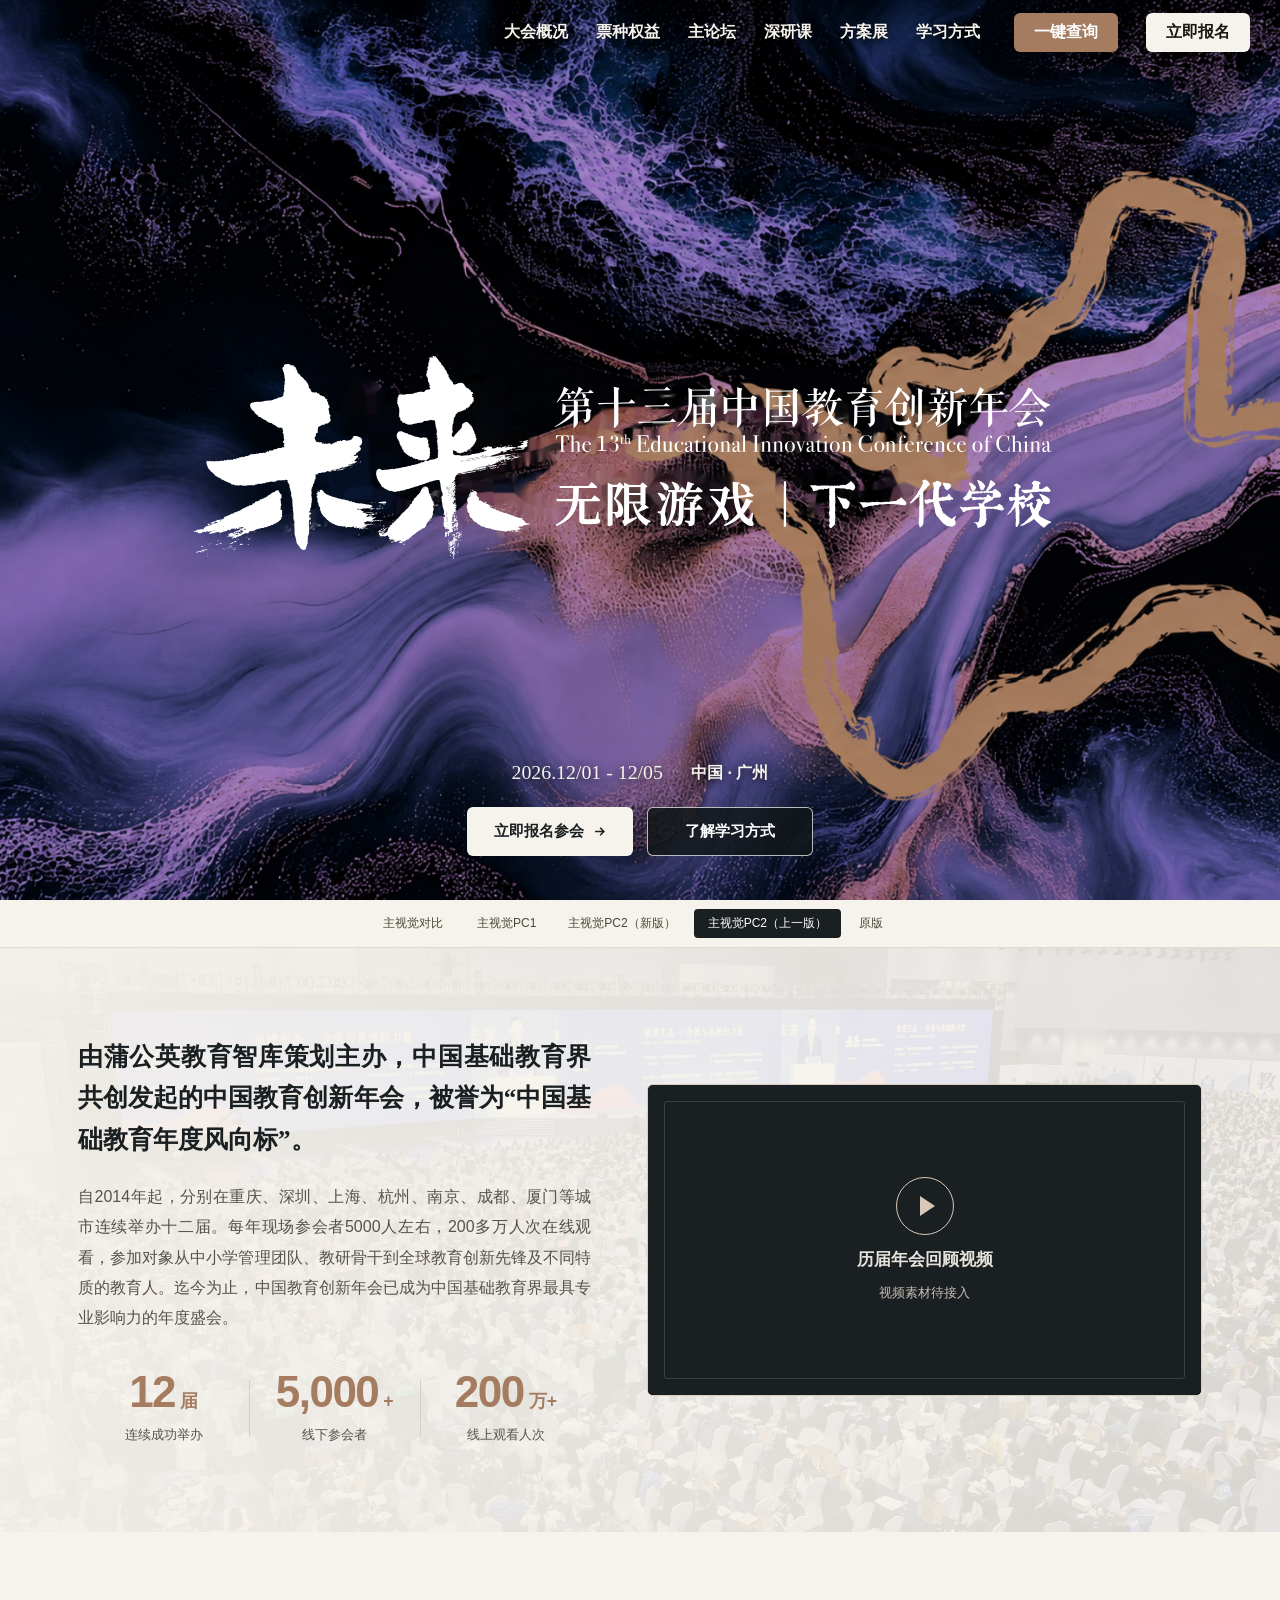
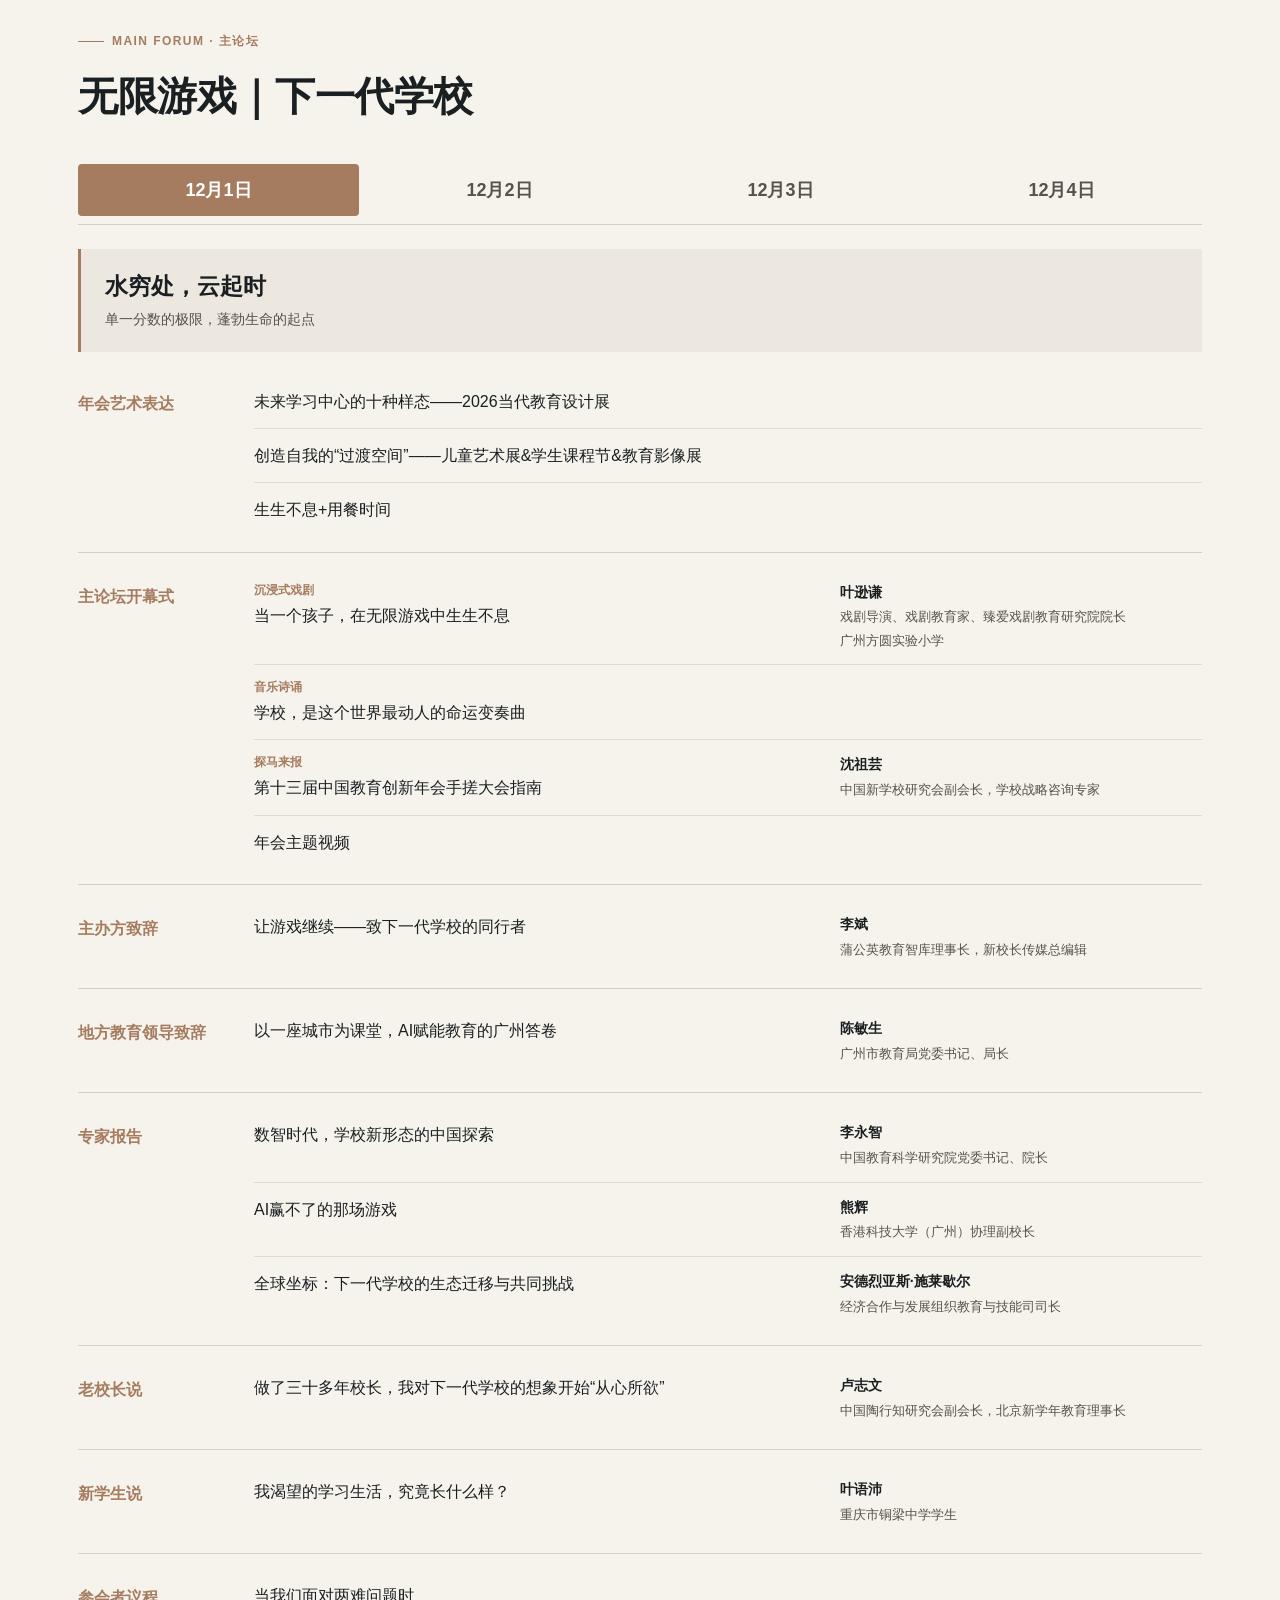
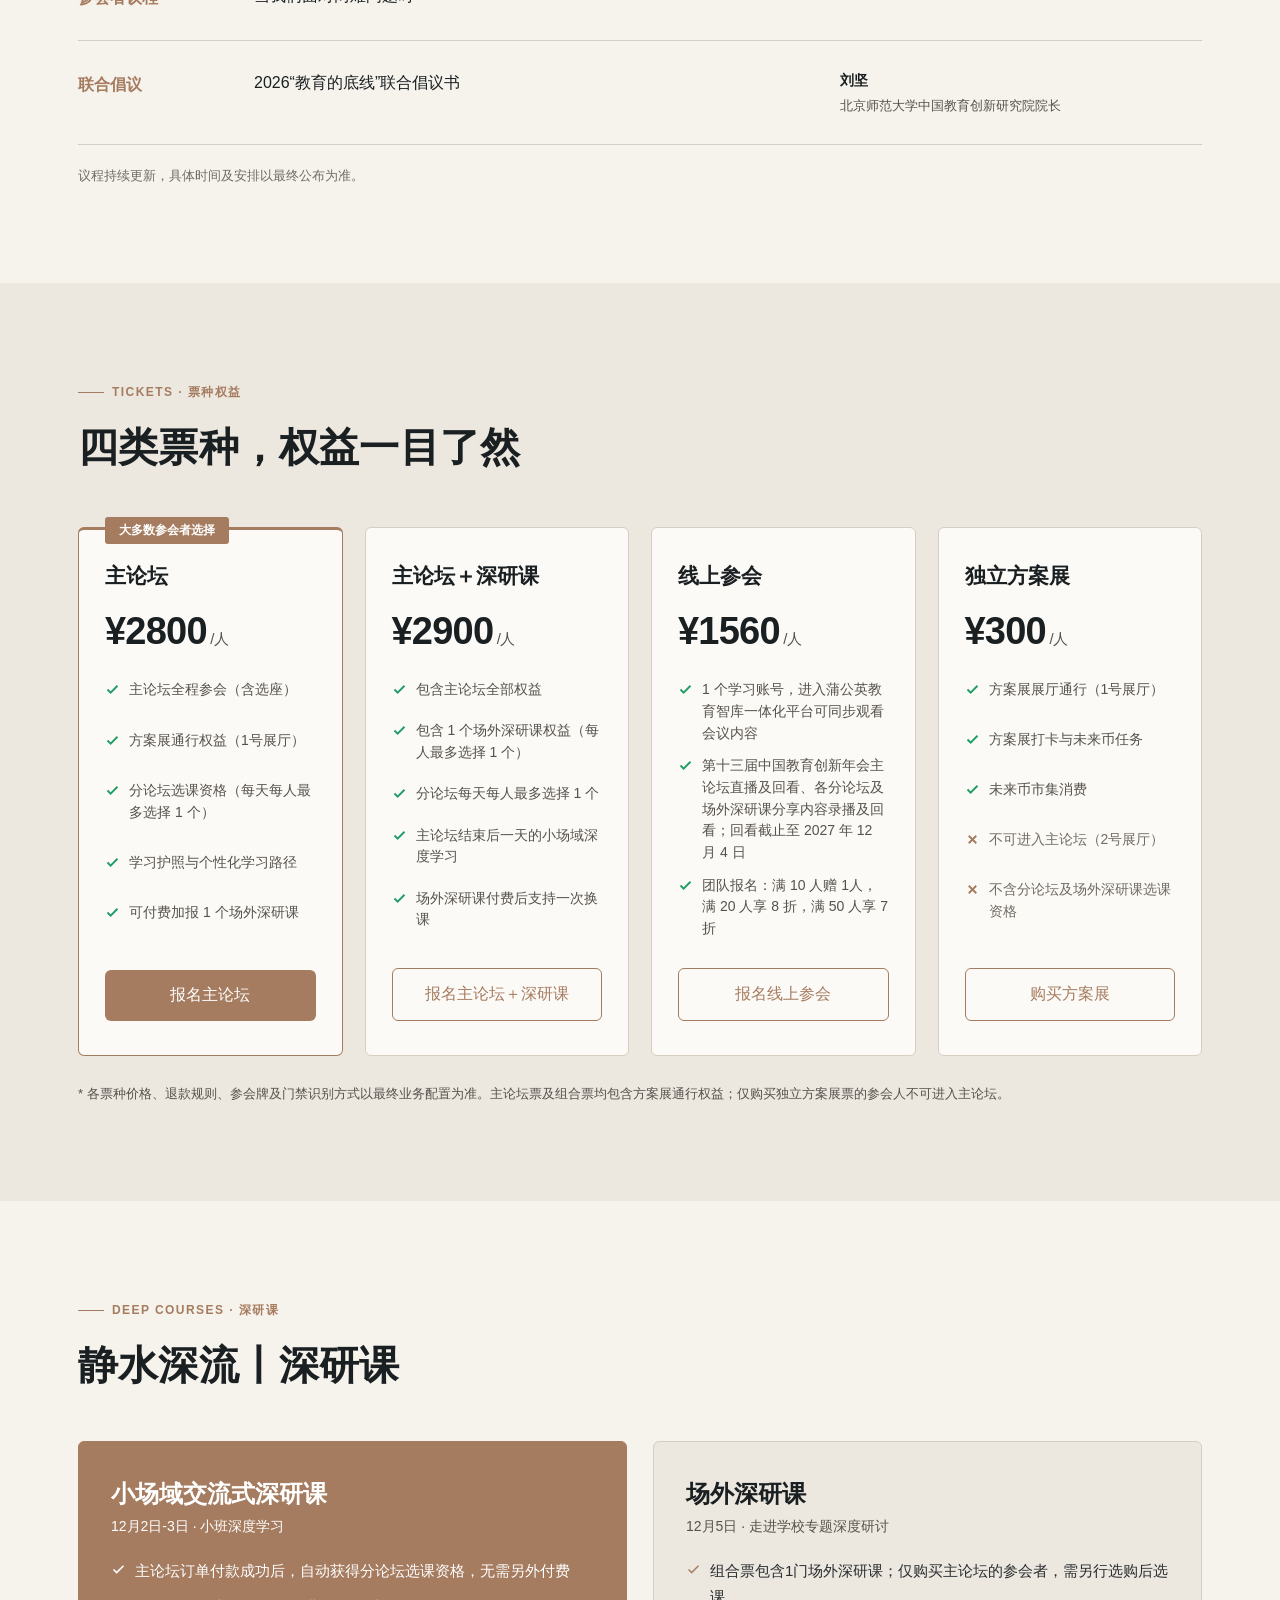
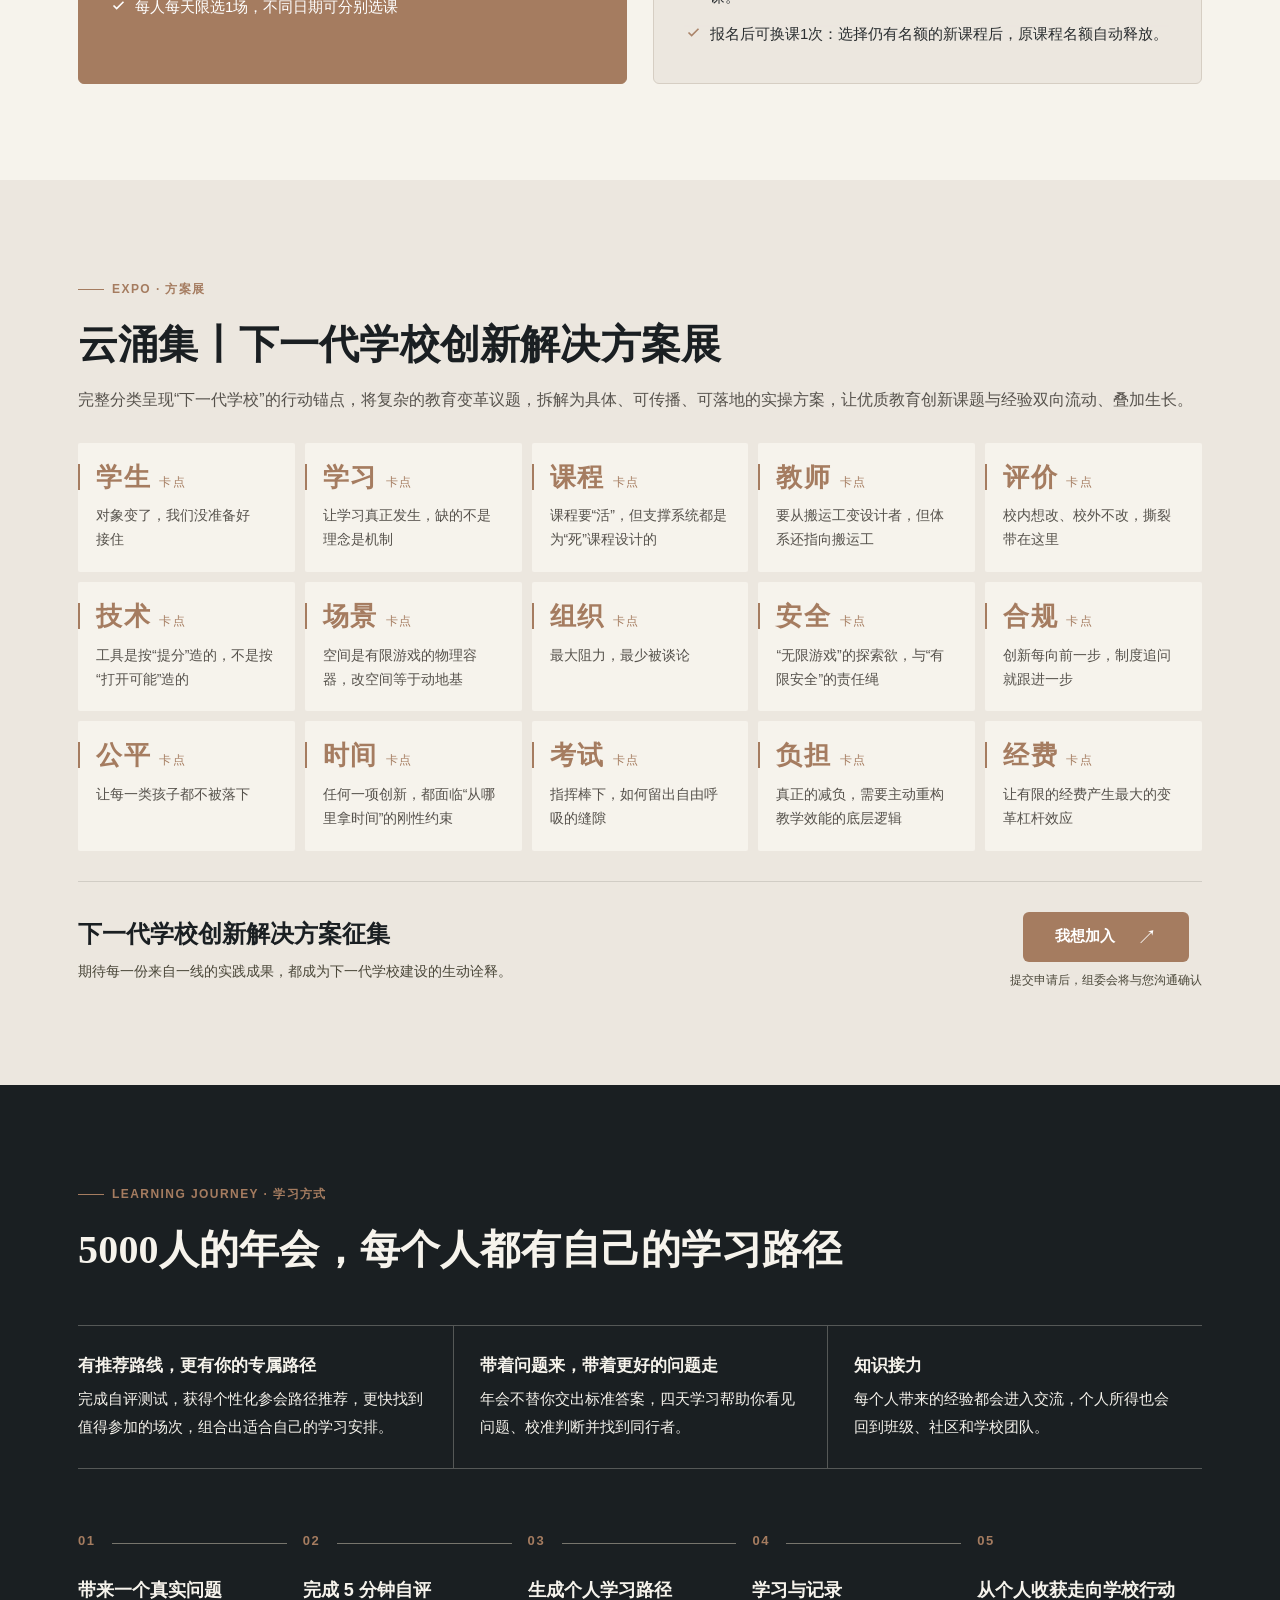
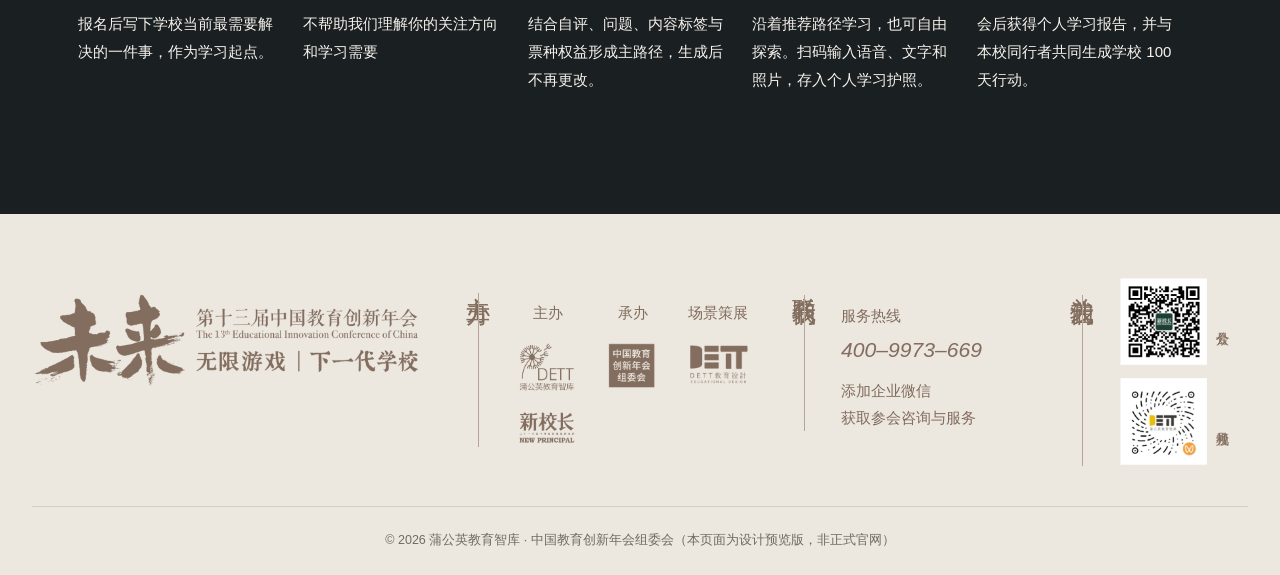
==== index.html @ 48567ece "采用PC2上一版背景并放大矢量标题，保持手机端不变" ====
<!DOCTYPE html>
<html lang="zh-CN">
<head>
<meta charset="UTF-8">
<meta name="viewport" content="width=device-width, initial-scale=1.0">
<title>第十三届中国教育创新年会 · 预览版</title>
<style>
  :root{
    --paper:#F6F3EC;
    --paper-deep:#EFEAE0;
    --ink:#17160F;
    --ink-soft:#4A4739;
    --line:rgba(23,22,15,.12);
    --blue:#2743E0;
    --blue-deep:#1B30AC;
    --coral:#FF4B2A;
    --gold:#C99B3F;
    --green:#1F9D66;
    --radius:18px;
  }
  *{margin:0;padding:0;box-sizing:border-box;}
  html{scroll-behavior:smooth;}
  body{
    font-family:"PingFang SC","Hiragino Sans GB","Microsoft YaHei",-apple-system,sans-serif;
    background:var(--paper);color:var(--ink);
    -webkit-font-smoothing:antialiased;
    overflow-x:hidden;
  }
  .serif{font-family:"Songti SC","STSong","Noto Serif SC",serif;}
  .wrap{max-width:1180px;margin:0 auto;padding:0 28px;}
  section{padding:96px 0;}
  .signup-body section{padding:0;}
  .kicker{
    display:inline-flex;align-items:center;gap:8px;
    font-size:13px;letter-spacing:.18em;font-weight:600;color:var(--blue);
    text-transform:uppercase;margin-bottom:18px;
  }
  .kicker::before{content:"";width:26px;height:2px;background:var(--blue);}
  h2.sec-title{font-size:clamp(30px,4vw,44px);line-height:1.2;font-weight:800;letter-spacing:-.01em;margin-bottom:14px;}
  .sec-desc{color:var(--ink-soft);font-size:16px;line-height:1.8;max-width:640px;}

  /* ===== Nav ===== */
  nav{
    position:sticky;top:0;z-index:100;
    background:rgba(246,243,236,.86);backdrop-filter:blur(14px);
    border-bottom:1px solid var(--line);
  }
  .nav-inner{max-width:1180px;margin:0 auto;padding:0 28px;height:64px;display:flex;align-items:center;gap:26px;}
  .logo{display:flex;align-items:center;gap:10px;font-weight:800;font-size:15px;white-space:nowrap;}
  .logo-title-img{height:22px;width:auto;display:block;}
  .nav-future-logo{display:block;width:auto;height:48px;filter:brightness(0);}
  .logo-mark{width:30px;height:30px;border-radius:9px;background:var(--blue);color:#fff;display:grid;place-items:center;font-size:13px;font-weight:800;}
  .nav-links{display:flex;gap:4px;margin-left:auto;flex-wrap:wrap;align-items:center;}
  .nav-links a{
    color:var(--ink-soft);text-decoration:none;font-size:16px;font-weight:700;padding:8px 12px;border-radius:10px;
    transition:.2s;
  }
  .nav-links a:hover{background:rgba(39,67,224,.08);color:var(--blue);}
  .nav-gap{width:14px;flex:none;}
  .nav-cta{
    background:var(--ink);color:#fff !important;border-radius:999px !important;
    padding:9px 20px !important;font-weight:600;
  }
  .nav-cta:hover{background:var(--blue) !important;}
  .nav-cta.acct{background:var(--blue);color:#fff !important;margin-right:24px;}
  .nav-cta.acct:hover{background:var(--blue-deep) !important;}
  .nav-cta[data-open-registration]{margin-right:-48px;}
  @media(max-width:900px){.nav-links a:not(.nav-cta){display:none;}.nav-gap{display:none;}}

  /* ===== Mobile nav (burger + drawer) ===== */
  .nav-burger{
    display:none;width:42px;height:42px;flex:none;margin-left:10px;
    border:1px solid var(--line);border-radius:12px;background:#fff;cursor:pointer;
    flex-direction:column;align-items:center;justify-content:center;gap:5px;padding:0;
  }
  .nav-burger span{display:block;width:18px;height:2px;border-radius:2px;background:var(--ink);transition:.25s;}
  .nav-burger[aria-expanded="true"] span:nth-child(1){transform:translateY(7px) rotate(45deg);}
  .nav-burger[aria-expanded="true"] span:nth-child(2){opacity:0;}
  .nav-burger[aria-expanded="true"] span:nth-child(3){transform:translateY(-7px) rotate(-45deg);}
  .mobile-menu{
    display:none;flex-direction:column;padding:8px 10px;gap:0;
    position:absolute;top:100%;right:0;z-index:99;
    width:200px;
    background:rgba(246,243,236,.98);backdrop-filter:blur(14px);
    border:1px solid var(--line);border-top:none;border-radius:0 0 16px 16px;
    box-shadow:0 18px 40px rgba(23,22,15,.14);
    max-height:calc(100dvh - 140px);overflow-y:auto;-webkit-overflow-scrolling:touch;
  }
  .mobile-menu a{
    color:var(--ink);text-decoration:none;font-size:15px;font-weight:700;
    padding:12px 14px;border-radius:10px;
  }
  .mobile-menu a:active{background:var(--surface-hover);}
  .mobile-menu.is-open{display:flex;}
  .mobile-menu .mm-cta{color:var(--blue);}



  /* ===== Hero ===== */
  .hero{
    background:var(--ink);color:#F6F3EC;
    padding:120px 0 90px;position:relative;overflow:hidden;
  }
  .hero::before{
    content:"";position:absolute;inset:0;
    background:
      radial-gradient(620px 420px at 82% 8%, rgba(39,67,224,.5), transparent 65%),
      radial-gradient(520px 380px at 8% 88%, rgba(255,75,42,.32), transparent 65%);
  }
  .hero-grid-lines{
    position:absolute;inset:0;opacity:.14;
    background-image:linear-gradient(rgba(246,243,236,.25) 1px,transparent 1px),linear-gradient(90deg,rgba(246,243,236,.25) 1px,transparent 1px);
    background-size:64px 64px;
    mask-image:radial-gradient(ellipse at 50% 40%,black 30%,transparent 75%);
  }
  .hero .wrap{position:relative;}
  .hero-eyebrow{
    display:inline-flex;align-items:center;gap:10px;font-size:13px;letter-spacing:.22em;
    color:rgba(246,243,236,.75);border:1px solid rgba(246,243,236,.25);
    padding:8px 18px;border-radius:999px;margin-bottom:34px;
  }
  .hero-eyebrow .dot{width:7px;height:7px;border-radius:50%;background:var(--coral);animation:pulse 2s infinite;}
  @keyframes pulse{0%,100%{opacity:1}50%{opacity:.35}}
  .hero h1{
    font-size:clamp(42px,7.2vw,86px);line-height:1.08;font-weight:900;letter-spacing:-.02em;
  }
  .hero h1 .no{color:var(--gold);}
  .hero-theme{
    margin-top:22px;font-size:clamp(18px,2.4vw,26px);color:rgba(246,243,236,.82);
    font-weight:400;
  }
  .hero-theme em{font-style:normal;color:#fff;border-bottom:2px solid var(--coral);padding-bottom:2px;}
  .hero-meta{display:flex;flex-wrap:wrap;gap:14px;margin-top:40px;}
  .hero-meta .chip{
    border:1px solid rgba(246,243,236,.28);border-radius:12px;padding:12px 20px;
    font-size:14px;color:rgba(246,243,236,.85);display:flex;align-items:center;gap:9px;
  }
  .hero-meta .chip svg{flex:none;}
  .hero-actions{display:flex;flex-wrap:wrap;gap:14px;margin-top:44px;}
  .btn{
    display:inline-flex;align-items:center;gap:8px;text-decoration:none;
    font-size:15px;font-weight:600;padding:15px 32px;border-radius:999px;transition:.22s;border:none;cursor:pointer;
  }
  .btn-primary{background:var(--coral);color:#fff;}
  .btn-primary:hover{background:#e03c1e;transform:translateY(-2px);}
  .btn-ghost{border:1px solid rgba(246,243,236,.4);color:#F6F3EC;background:transparent;}
  .btn-ghost:hover{border-color:#fff;background:rgba(246,243,236,.08);}
  .btn-dark{background:var(--ink);color:#fff;}
  .btn-dark:hover{background:var(--blue);}

  /* ===== About ===== */
  #about{padding:0;background:var(--paper);scroll-margin-top:96px;}
  .about-preface{position:relative;isolation:isolate;overflow:hidden;background:#0c1534 url("assets/about-preface-bg.jpg") center/cover no-repeat;color:#f6f3ec;}
  .about-preface::before{content:"";position:absolute;inset:0;z-index:-1;background:linear-gradient(90deg,rgba(12,21,52,.93),rgba(4,7,16,.74));}
  .about-preface-grid{display:block;}
  .preface-main{min-width:0;padding:76px 0 80px;display:grid;grid-template-columns:minmax(0,1fr) minmax(0,1.08fr);gap:56px;align-items:center;}
  .preface-left{display:flex;flex-direction:column;gap:42px;min-width:0;}
  .preface-copy{max-width:none;display:grid;gap:22px;}
  .preface-copy p{font-size:16.5px;line-height:2.05;color:rgba(246,243,236,.9);text-align:justify;}
  .preface-copy p:first-of-type{font-size:19px;color:#fff;font-weight:600;}
  .preface-stats{display:grid;grid-template-columns:repeat(3,1fr);}
  .preface-stat{position:relative;text-align:center;padding:0 14px;}
  .preface-stat:not(:first-child)::before{content:"";position:absolute;left:0;top:10px;bottom:8px;width:1px;background:rgba(246,243,236,.24);}
  .preface-stat strong{display:flex;justify-content:center;align-items:baseline;gap:5px;color:#e8c36a;font-size:clamp(32px,3.6vw,48px);line-height:1;font-weight:900;letter-spacing:-.035em;}
  .preface-stat strong small{font-size:.4em;letter-spacing:0;}
  .preface-stat span{display:block;margin-top:12px;color:rgba(246,243,236,.72);font-size:13px;}
  .preface-right{min-width:0;}
  .about-history{padding:84px 0 64px;background:var(--paper);}
  .annual-timeline{margin:0;}
  .annual-timeline-scroll{overflow-x:auto;padding-bottom:4px;}
  .annual-timeline-map{position:relative;min-width:880px;}
  .annual-timeline-map img{display:block;width:100%;height:auto;mix-blend-mode:multiply;}
  .annual-year-link{position:absolute;left:var(--x);top:var(--hit-y);width:var(--hit-w);height:var(--hit-h);transform:translateX(-50%);outline:none;box-shadow:none;}
  .annual-year-link:hover,.annual-year-link:focus,.annual-year-link:focus-visible{outline:none;box-shadow:none;}
  .sr-only{position:absolute;width:1px;height:1px;padding:0;margin:-1px;overflow:hidden;clip:rect(0,0,0,0);white-space:nowrap;border:0;}
  .annual-timeline-mobile{display:none;}
  @media(max-width:860px){
    .about-preface{background-position:56% center;}
    .about-preface::before{background:linear-gradient(180deg,rgba(12,21,52,.9),rgba(4,7,16,.8));}
    .preface-main{padding:48px 0 52px;gap:40px;grid-template-columns:1fr;}
    .preface-left{gap:34px;}
    .preface-copy{gap:16px;}
    .preface-copy p{font-size:14.5px;line-height:1.85;text-align:left;}
    .preface-copy p:first-of-type{font-size:16px;}
    .preface-stat{padding:0 8px;}
    .preface-stat strong{font-size:clamp(30px,9vw,44px);}
    .preface-stat span{font-size:12px;line-height:1.5;}
    .about-history{padding:64px 0 48px;}
    .annual-timeline-scroll{margin-right:-28px;}
  }
  .feature-item{background:#fff;border:1px solid var(--line);border-radius:var(--radius);padding:20px 22px;display:flex;gap:16px;align-items:flex-start;}
  .feature-item .ico{width:42px;height:42px;flex:none;border-radius:12px;display:grid;place-items:center;background:rgba(39,67,224,.1);color:var(--blue);}
  .feature-item h4{font-size:16px;margin-bottom:4px;}
  .feature-item p{font-size:13.5px;color:var(--ink-soft);line-height:1.7;}
  .state-surface{display:none;margin-top:64px;border-top:1px solid var(--line);padding-top:38px;}
  body.is-demo .state-surface{display:grid;grid-template-columns:1.05fr .95fr;gap:18px;}
  .state-overview,.state-next{border:1px solid var(--line);border-radius:18px;padding:26px;background:#fff;}
  .state-overview{background:linear-gradient(135deg,rgba(39,67,224,.09),rgba(255,255,255,.9));}
  .state-overview .state-label{font-size:12px;font-weight:800;letter-spacing:.12em;color:var(--blue);}
  .state-overview h3{font-size:clamp(23px,3vw,32px);line-height:1.3;margin:9px 0 10px;}
  .state-overview p{font-size:14px;line-height:1.8;color:var(--ink-soft);}
  .state-permissions{display:flex;flex-wrap:wrap;gap:8px;margin-top:18px;}
  .state-permissions span{padding:6px 11px;border-radius:999px;background:#fff;border:1px solid var(--line);font-size:12.5px;color:var(--ink-soft);}
  .state-next b{font-size:15px;display:block;margin-bottom:12px;}
  .state-next ul{list-style:none;display:grid;gap:10px;}
  .state-next li{font-size:13.5px;line-height:1.65;color:var(--ink-soft);display:flex;gap:9px;}
  .state-next li::before{content:"";width:6px;height:6px;flex:none;border-radius:50%;background:var(--coral);margin-top:8px;}
  .demo-context-note{display:none;margin-top:20px;border-radius:12px;padding:13px 16px;font-size:13.5px;line-height:1.7;}
  body.is-demo .demo-context-note{display:block;}
  .lmap .demo-context-note{border:1px solid rgba(246,243,236,.18);background:rgba(246,243,236,.06);color:rgba(246,243,236,.76);}
  .demo-context-note.light{background:#fff;border:1px solid var(--line);color:var(--ink-soft);}
  .ticket.is-active-ticket{border-color:var(--gold);box-shadow:0 0 0 2px rgba(201,155,63,.25);}
  .ticket-state{display:none;margin-left:9px;color:var(--gold);font-size:12px;font-weight:700;}
  .ticket.is-active-ticket .ticket-state{display:inline;}
  @media(max-width:860px){body.is-demo .state-surface{grid-template-columns:1fr;}}

  /* ===== Tickets ===== */
  .tickets{background:var(--ink);color:#F6F3EC;}
  .tickets .kicker{color:var(--gold);}
  .tickets .kicker::before{background:var(--gold);}
  .tickets .sec-desc{color:rgba(246,243,236,.66);}
  .ticket-grid{display:grid;grid-template-columns:repeat(4,1fr);gap:22px;margin-top:52px;}
  @media(max-width:1100px){.ticket-grid{grid-template-columns:repeat(2,1fr);}}
  @media(max-width:640px){.ticket-grid{grid-template-columns:1fr;}}
  .ticket{
    border:1px solid rgba(246,243,236,.16);border-radius:22px;padding:34px 30px;
    background:rgba(246,243,236,.045);position:relative;display:flex;flex-direction:column;
    transition:.25s;
  }
  .ticket:hover{transform:translateY(-6px);border-color:rgba(246,243,236,.4);}
  .ticket.hot{background:linear-gradient(160deg,rgba(39,67,224,.35),rgba(39,67,224,.12));border-color:rgba(120,145,255,.55);}
  .ticket .tag{
    position:absolute;top:-13px;left:28px;background:var(--coral);color:#fff;
    font-size:12px;font-weight:700;padding:5px 14px;border-radius:999px;letter-spacing:.06em;
  }
  .ticket h3{font-size:21px;margin-bottom:6px;}
  .ticket .price{font-size:40px;font-weight:900;margin:14px 0 4px;letter-spacing:-.02em;}
  .ticket .price small{font-size:15px;font-weight:500;color:rgba(246,243,236,.6);}
  .ticket ul{list-style:none;margin:22px 0 28px;display:grid;gap:11px;flex:1;}
  .ticket li{display:flex;gap:9px;font-size:14px;color:rgba(246,243,236,.85);line-height:1.55;}
  .ticket li svg{flex:none;margin-top:3px;}
  .ticket li.no{color:rgba(246,243,236,.42);}
  .ticket .btn{justify-content:center;}
  .ticket-note{margin-top:26px;font-size:13px;color:rgba(246,243,236,.5);line-height:1.8;}
  /* ===== Agenda ===== */
  .tabs{display:flex;gap:10px;margin:40px 0 30px;flex-wrap:wrap;}
  .tab{
    border:1px solid var(--line);background:#fff;border-radius:999px;padding:11px 24px;
    font-size:14.5px;font-weight:600;color:var(--ink-soft);cursor:pointer;transition:.2s;
  }
  .tab.active{background:var(--ink);color:#fff;border-color:var(--ink);}
  .agenda-panel{display:none;}
  .agenda-panel.active{display:block;animation:fade .35s;}
  @keyframes fade{from{opacity:0;transform:translateY(8px)}to{opacity:1;transform:none}}
  .agenda-item{
    display:grid;grid-template-columns:160px 1fr;gap:26px;padding:26px 0;
    border-bottom:1px solid var(--line);
  }
  .agenda-item .time{font-weight:800;font-size:15px;color:var(--blue);line-height:1.5;}
  .agenda-item h4{font-size:18px;margin-bottom:6px;}
  .agenda-item p{font-size:14px;color:var(--ink-soft);line-height:1.7;}
  .day-theme{
    margin:8px 0 4px;padding:18px 24px;border-radius:14px;
    background:linear-gradient(120deg,rgba(39,67,224,.08),rgba(255,75,42,.06));
    border:1px solid var(--line);
  }
  .day-theme b{font-size:19px;display:block;}
  .day-theme span{font-size:13.5px;color:var(--ink-soft);}
  .talks{list-style:none;margin-top:10px;display:grid;gap:9px;}
  .talks li{font-size:14px;line-height:1.65;color:var(--ink-soft);display:flex;gap:9px;}
  .talks li::before{content:"";width:6px;height:6px;border-radius:50%;background:var(--blue);flex:none;margin-top:8px;}
  .talks li b{color:var(--ink);font-weight:600;}
  .talks li .who{color:var(--ink);white-space:nowrap;font-weight:600;}
  .agenda-item .label{
    display:inline-block;font-size:12px;font-weight:600;border-radius:6px;padding:3px 10px;
    margin-right:8px;margin-bottom:8px;
  }
  .label-main{background:rgba(39,67,224,.1);color:var(--blue);}
  .label-deep{background:rgba(255,75,42,.12);color:var(--coral);}
  .label-expo{background:rgba(31,157,102,.12);color:var(--green);}
  .agenda-hint{
    margin-top:30px;background:#fff;border:1px solid var(--line);border-radius:14px;
    padding:18px 24px;font-size:14px;color:var(--ink-soft);display:flex;gap:12px;align-items:center;
  }
  @media(max-width:640px){.agenda-item{grid-template-columns:1fr;gap:8px;}}

  /* ===== Guests ===== */
  .guests{background:var(--paper-deep);}
  .guest-grid{display:grid;grid-template-columns:repeat(4,1fr);gap:18px;margin-top:48px;}
  @media(max-width:900px){.guest-grid{grid-template-columns:repeat(2,1fr);}}
  .guest-card{
    background:#fff;border:1px solid var(--line);border-radius:var(--radius);overflow:hidden;
    transition:.25s;
  }
  .guest-card:hover{transform:translateY(-5px);box-shadow:0 18px 40px rgba(23,22,15,.1);}
  .guest-avatar{
    aspect-ratio:1/1;display:grid;place-items:center;
    background:linear-gradient(135deg,var(--blue) 0%,var(--blue-deep) 100%);color:#fff;
    font-size:40px;font-weight:800;
  }
  .guest-card:nth-child(2n) .guest-avatar{background:linear-gradient(135deg,#FF4B2A,#C93317);}
  .guest-card:nth-child(3n) .guest-avatar{background:linear-gradient(135deg,#C99B3F,#9A7524);}
  .guest-info{padding:16px 18px;}
  .guest-info h4{font-size:16px;}
  .guest-info p{font-size:12.5px;color:var(--ink-soft);margin-top:4px;line-height:1.6;}
  .guests-more{
    margin-top:34px;text-align:center;color:var(--ink-soft);font-size:14px;
  }

  /* ===== Deep courses ===== */
  .deep-grid{display:grid;grid-template-columns:1fr 1fr;gap:26px;margin-top:48px;}
  @media(max-width:860px){.deep-grid{grid-template-columns:1fr;}}
  .deep-card{
    border-radius:22px;padding:36px 32px;color:#fff;position:relative;overflow:hidden;
  }
  .deep-card.in{background:linear-gradient(150deg,#2743E0,#16236e);}
  .deep-card.out{background:linear-gradient(150deg,#FF4B2A,#8f1f0a);}
  .deep-card h3{font-size:24px;margin-bottom:8px;}
  .deep-card .sub{font-size:14px;opacity:.8;margin-bottom:22px;}
  .deep-card ul{list-style:none;display:grid;gap:10px;font-size:14px;}
  .deep-card li{display:flex;gap:9px;line-height:1.6;opacity:.92;}
  .deep-card li svg{flex:none;margin-top:3px;}
  .rules{margin-top:44px;display:grid;grid-template-columns:repeat(3,1fr);gap:16px;}
  @media(max-width:860px){.rules{grid-template-columns:1fr;}}
  .rule{
    background:#fff;border:1px solid var(--line);border-radius:var(--radius);padding:22px 24px;
  }
  .rule b{display:block;font-size:15px;margin-bottom:8px;}
  .rule p{font-size:13.5px;color:var(--ink-soft);line-height:1.75;}
  .rule .num{
    font-size:13px;font-weight:800;color:var(--coral);letter-spacing:.1em;display:block;margin-bottom:10px;
  }
  .course-wall{margin-top:44px;}
  .course-wall h3.sub-title{font-size:19px;margin:34px 0 18px;display:flex;align-items:center;gap:10px;}
  .course-wall h3.sub-title:first-child{margin-top:0;}
  .course-wall h3.sub-title .cnt{
    font-size:12px;font-weight:600;color:var(--coral);background:rgba(255,75,42,.1);
    border-radius:999px;padding:3px 12px;
  }
  .course-grid{display:grid;grid-template-columns:repeat(2,1fr);gap:14px;}
  @media(max-width:860px){.course-grid{grid-template-columns:1fr;}}
  .course{
    background:#fff;border:1px solid var(--line);border-radius:14px;padding:18px 22px;
    transition:.2s;
  }
  .course:hover{border-color:var(--blue);transform:translateY(-2px);}
  .course h5{font-size:15px;line-height:1.55;}
  .course p{font-size:12.5px;color:var(--ink-soft);margin-top:6px;}
  .course p b{color:var(--blue);font-weight:600;}

  /* ===== Learning journey + passport ===== */
  .anchor-proxy{position:absolute;top:-72px;}
  .learning-system{position:relative;background:var(--ink);color:#F6F3EC;overflow:hidden;}
  .learning-system .kicker{color:var(--gold);}
  .learning-system .kicker::before{background:var(--gold);}
  .learning-system .sec-desc{color:rgba(246,243,236,.72);max-width:760px;}
  .learning-system .demo-context-note{border:1px solid rgba(246,243,236,.18);background:rgba(246,243,236,.06);color:rgba(246,243,236,.78);}
  .learning-principles{display:grid;grid-template-columns:repeat(3,1fr);margin-top:44px;border-top:1px solid rgba(246,243,236,.2);border-bottom:1px solid rgba(246,243,236,.2);}
  .learning-principle{padding:24px 26px 26px 0;}
  .learning-principle:not(:first-child){border-left:1px solid rgba(246,243,236,.2);padding-left:26px;}
  .learning-principle b{display:block;color:var(--gold);font-size:15px;margin-bottom:8px;}
  .learning-principle p{font-size:13.5px;line-height:1.75;color:rgba(246,243,236,.66);}
  .learning-journey{display:grid;grid-template-columns:repeat(5,1fr);gap:0;margin:58px 0 46px;counter-reset:journey;}
  .journey-node{position:relative;padding:44px 20px 0 0;counter-increment:journey;}
  .journey-node::before{content:counter(journey,decimal-leading-zero);position:absolute;top:0;left:0;color:var(--gold);font-size:13px;font-weight:800;letter-spacing:.12em;}
  .journey-node::after{content:"";position:absolute;top:10px;left:34px;right:16px;height:1px;background:rgba(246,243,236,.24);}
  .journey-node:last-child::after{display:none;}
  .journey-node h3{font-size:16px;line-height:1.45;margin-bottom:7px;}
  .journey-node p{font-size:12.8px;line-height:1.7;color:rgba(246,243,236,.62);}
  .passport-stage{background:var(--paper);color:var(--ink);border-radius:26px;padding:34px;border:1px solid rgba(246,243,236,.2);box-shadow:0 32px 74px rgba(0,0,0,.22);}
  .passport-stage-head{display:grid;grid-template-columns:1fr auto;gap:26px;align-items:end;padding-bottom:26px;border-bottom:1px solid var(--line);}
  .passport-stage-head .eyebrow{font-size:12px;font-weight:800;letter-spacing:.14em;color:var(--blue);}
  .passport-stage-head h3{font-size:clamp(25px,3.6vw,38px);line-height:1.25;margin-top:8px;}
  .passport-stage-head p{max-width:660px;margin-top:9px;font-size:14px;line-height:1.75;color:var(--ink-soft);}
  .passport-account{min-width:180px;border-left:1px solid var(--line);padding-left:24px;}
  .passport-account span{display:block;font-size:12px;color:var(--ink-soft);}
  .passport-account b{display:block;margin-top:6px;font-size:15px;}
  .passport-tabs{display:flex;gap:8px;overflow-x:auto;padding:24px 0 18px;scrollbar-width:none;}
  .passport-tabs::-webkit-scrollbar{display:none;}
  .passport-tab{flex:none;border:1px solid var(--line);border-radius:999px;background:#fff;color:var(--ink-soft);padding:10px 17px;font:inherit;font-size:13.5px;font-weight:700;cursor:pointer;transition:.2s;}
  .passport-tab:hover{border-color:var(--blue);color:var(--blue);}
  .passport-tab:focus-visible,.org-tab:focus-visible{outline:3px solid rgba(39,67,224,.24);outline-offset:2px;}
  .passport-tab.active{background:var(--blue);border-color:var(--blue);color:#fff;}
  .passport-panel{display:none;animation:fade .3s;}
  .passport-panel.active{display:block;}
  .path-status{display:flex;align-items:center;justify-content:space-between;gap:20px;padding:17px 20px;border-radius:14px;background:rgba(39,67,224,.08);border:1px solid rgba(39,67,224,.16);margin-bottom:22px;}
  .path-status b{font-size:14.5px;color:var(--blue);}
  .path-status span{font-size:12.5px;color:var(--ink-soft);text-align:right;}
  .path-layout{display:grid;grid-template-columns:1.45fr .75fr;gap:22px;}
  .main-path{border:1px solid var(--line);border-radius:18px;background:#fff;padding:24px;}
  .main-path h4,.free-learning h4,.record-workspace h4,.organization-copy h4,.outcome-block h4{font-size:17px;margin-bottom:6px;}
  .main-path > p,.free-learning > p,.record-workspace > p,.organization-copy > p,.outcome-block > p{font-size:13px;line-height:1.7;color:var(--ink-soft);}
  .path-line{display:grid;gap:16px;margin-top:22px;padding-left:25px;position:relative;}
  .path-line::before{content:"";position:absolute;left:5px;top:7px;bottom:8px;width:1px;background:rgba(39,67,224,.28);}
  .path-stop{position:relative;}
  .path-stop::before{content:"";position:absolute;left:-24px;top:6px;width:11px;height:11px;border-radius:50%;background:var(--blue);border:3px solid #fff;box-shadow:0 0 0 1px var(--blue);}
  .path-stop b{display:block;font-size:14px;line-height:1.55;}
  .path-stop span{display:block;margin-top:3px;font-size:12px;line-height:1.55;color:var(--ink-soft);}
  .free-learning{border-radius:18px;background:var(--blue);color:#fff;padding:24px;align-self:stretch;}
  .free-learning > p{color:rgba(255,255,255,.78);}
  .free-records{display:grid;gap:10px;margin-top:22px;}
  .free-record{padding:12px 13px;border-radius:11px;background:rgba(255,255,255,.11);font-size:12.5px;line-height:1.6;color:rgba(255,255,255,.9);}
  .free-record b{display:block;color:#fff;margin-bottom:2px;}
  .records-layout{display:grid;grid-template-columns:1.3fr .7fr;gap:22px;}
  .record-workspace{border:1px solid var(--line);border-radius:18px;background:#fff;padding:24px;}
  .record-list{display:grid;gap:10px;margin-top:20px;}
  .record-item{display:grid;grid-template-columns:auto 1fr auto;gap:13px;align-items:start;padding:14px 0;border-bottom:1px solid var(--line);}
  .record-item:last-child{border-bottom:0;padding-bottom:0;}
  .record-mark{width:30px;height:30px;border-radius:9px;display:grid;place-items:center;background:var(--ink);color:#fff;font-size:11px;font-weight:800;}
  .record-item b{font-size:13.5px;line-height:1.5;}
  .record-item p{font-size:12px;line-height:1.6;color:var(--ink-soft);margin-top:3px;}
  .record-item time{font-size:11.5px;color:var(--ink-soft);white-space:nowrap;}
  .record-tools{display:grid;grid-template-columns:repeat(2,1fr);gap:10px;align-content:start;}
  .record-tool{min-height:92px;border:1px dashed rgba(23,22,15,.22);border-radius:14px;padding:16px;background:var(--paper-deep);}
  .record-tool b{display:block;font-size:13.5px;}
  .record-tool span{display:block;margin-top:6px;font-size:11.5px;line-height:1.55;color:var(--ink-soft);}
  .organization-shell{display:grid;grid-template-columns:.78fr 1.22fr;gap:24px;align-items:start;}
  .organization-copy{padding:8px 2px;}
  .org-choice-note{margin-top:18px;padding:14px 16px;border-left:3px solid var(--coral);background:rgba(255,75,42,.06);font-size:12.8px;line-height:1.7;color:var(--ink-soft);}
  .org-tabs{display:flex;gap:8px;margin-top:22px;}
  .org-tab{border:1px solid var(--line);border-radius:999px;padding:9px 15px;background:#fff;color:var(--ink-soft);font:inherit;font-size:13px;font-weight:700;cursor:pointer;}
  .org-tab.active{background:var(--ink);border-color:var(--ink);color:#fff;}
  .org-panels{border:1px solid var(--line);border-radius:18px;background:#fff;padding:26px;min-height:260px;}
  .org-panel{display:none;animation:fade .3s;}
  .org-panel.active{display:block;}
  .org-panel .org-label{font-size:12px;color:var(--blue);font-weight:800;}
  .org-panel h4{font-size:22px;margin:8px 0 15px;}
  .org-panel ul{list-style:none;display:grid;gap:11px;}
  .org-panel li{font-size:13.5px;line-height:1.65;color:var(--ink-soft);padding-left:18px;position:relative;}
  .org-panel li::before{content:"";position:absolute;left:0;top:8px;width:7px;height:7px;border-radius:50%;background:var(--gold);}
  .outcomes-layout{display:grid;grid-template-columns:.78fr 1.22fr;gap:22px;}
  .outcome-block{border:1px solid var(--line);border-radius:18px;background:#fff;padding:25px;}
  .outcome-block.school{background:var(--ink);color:#fff;border-color:var(--ink);}
  .outcome-block.school > p{color:rgba(246,243,236,.68);}
  .outcome-list{display:grid;gap:10px;margin-top:20px;}
  .outcome-list span{display:block;border-radius:11px;background:var(--paper-deep);padding:11px 13px;font-size:12.8px;color:var(--ink-soft);}
  .outcome-block.school .outcome-list span{background:rgba(246,243,236,.08);color:rgba(246,243,236,.84);}
  @media(max-width:900px){
    .learning-principles{grid-template-columns:repeat(2,1fr);}
    .learning-principle:nth-child(3){border-left:0;border-top:1px solid rgba(246,243,236,.16);padding-left:0;}
    .learning-journey{grid-template-columns:repeat(2,1fr);gap:28px 20px;}
    .journey-node::after{display:none;}
    .path-layout,.records-layout,.organization-shell,.outcomes-layout{grid-template-columns:1fr;}
  }

  /* ===== Expo ===== */
  .expo{background:var(--paper-deep);}
  .expo-grid{display:grid;grid-template-columns:repeat(3,1fr);gap:20px;margin-top:48px;}
  @media(max-width:860px){.expo-grid{grid-template-columns:1fr;}}
  .expo-card{
    background:#fff;border:1px solid var(--line);border-radius:20px;padding:30px 28px;
  }
  .expo-card .ico{
    width:48px;height:48px;border-radius:14px;display:grid;place-items:center;margin-bottom:18px;
    background:rgba(255,75,42,.1);color:var(--coral);
  }
  .expo-card h4{font-size:18px;margin-bottom:8px;}
  .expo-card p{font-size:14px;color:var(--ink-soft);line-height:1.8;}
  /* Preserve-mode addition: DESIGN_VARIANCE 4 / MOTION_INTENSITY 2 / VISUAL_DENSITY 4. */
  .expo-callout{display:grid;grid-template-columns:minmax(0,1fr) auto;align-items:center;gap:24px;margin-top:30px;padding:30px 0 0;border-top:1px solid var(--line);}
  .expo-callout h3{font-size:24px;font-weight:700;line-height:1.4;margin-bottom:8px;}
  .expo-callout p{font-size:14px;line-height:1.8;color:var(--ink-soft);max-width:640px;}
  .expo-callout-action{display:flex;flex-direction:column;align-items:center;gap:10px;}
  .expo-apply-link{justify-content:center;white-space:nowrap;background:var(--blue);color:#fff;min-height:48px;gap:22px;}
  .expo-apply-link:hover{background:var(--blue-deep);}
  .expo-apply-link:active{transform:translateY(1px);}
  .expo-apply-link:focus-visible{outline:3px solid var(--blue);outline-offset:4px;}
  .expo-apply-link span[aria-hidden]{font-size:20px;font-weight:400;line-height:1;}
  .expo-callout-action small{font-size:12px;color:var(--ink-soft);}
  .expo-callout .expo-apply-status{grid-column:1/-1;padding:12px 16px;background:var(--paper);border-left:3px solid var(--blue);border-radius:0 8px 8px 0;}
  @media(max-width:760px){
    .expo-callout{grid-template-columns:1fr;gap:20px;padding-top:24px;margin-top:24px;}
    .expo-callout h3{font-size:22px;}
    .expo-callout-action{align-items:stretch;}
    .expo-callout-action small{text-align:center;}
  }
  @media(prefers-reduced-motion:reduce){.expo-apply-link{transition:none;}.expo-apply-link:active{transform:none;}}

  /* ===== Account / one-key ===== */
  .acct-grid{display:grid;grid-template-columns:1fr 1fr;gap:56px;align-items:start;}
  @media(max-width:900px){.acct-grid{grid-template-columns:1fr;}}
  .query-panel{
    background:var(--ink);border-radius:24px;padding:30px;color:#F6F3EC;
  }
  .query-panel .qp-head{display:flex;align-items:center;gap:12px;margin-bottom:22px;}
  .query-panel .qp-head .ava{
    width:44px;height:44px;border-radius:50%;background:var(--blue);display:grid;place-items:center;
    font-weight:800;
  }
  .query-panel .qp-head p{font-size:12.5px;color:rgba(246,243,236,.6);}
  .query-item{
    display:flex;align-items:center;gap:13px;padding:15px 4px;
    border-bottom:1px solid rgba(246,243,236,.12);font-size:14.5px;
  }
  .query-item:last-child{border-bottom:none;}
  .query-item svg{color:var(--gold);flex:none;}
  .query-item .st{margin-left:auto;font-size:12px;color:rgba(246,243,236,.55);}
  .acct-feats{display:grid;gap:14px;}
  .swap-box{
    margin-top:20px;background:#fff;border:1px solid var(--line);border-radius:var(--radius);
    padding:24px 26px;
  }
  .swap-box h4{font-size:16px;margin-bottom:12px;display:flex;align-items:center;gap:9px;}
  .swap-box ul{list-style:none;display:grid;gap:9px;font-size:13.5px;color:var(--ink-soft);}
  .swap-box li{display:flex;gap:9px;line-height:1.65;}
  .swap-box li::before{content:"";width:6px;height:6px;border-radius:50%;background:var(--coral);flex:none;margin-top:8px;}
  .service-hub{margin-top:46px;padding-top:38px;border-top:1px solid var(--line);}
  .service-hub h3{font-size:22px;margin-bottom:8px;}
  .service-hub>p{font-size:14px;color:var(--ink-soft);line-height:1.75;}
  .service-grid{display:grid;grid-template-columns:repeat(4,1fr);gap:14px;margin-top:22px;}
  .service-card{background:#fff;border:1px solid var(--line);border-radius:16px;padding:20px;}
  .service-card b{display:block;font-size:15px;margin-bottom:7px;}
  .service-card p{font-size:13px;color:var(--ink-soft);line-height:1.65;}
  @media(max-width:820px){.service-grid{grid-template-columns:repeat(2,1fr);}}
  @media(max-width:520px){.service-grid{grid-template-columns:1fr;}}

  /* ===== Attendee information hub ===== */
  #account{padding:42px 0 76px;min-height:calc(100dvh - 64px);scroll-margin-top:80px;}
  .hub-head{display:flex;justify-content:space-between;align-items:center;gap:20px;margin-bottom:26px;}
  .hub-head h1{font-size:34px;letter-spacing:-.04em;line-height:1.3;}
  .hub-head p{margin-top:8px;color:var(--ink-soft);font-size:14px;}
  .hub-preview{font-size:12px;color:var(--ink-soft);border:1px solid var(--line);padding:7px 12px;border-radius:999px;white-space:nowrap;}
  .hub-top{display:grid;grid-template-columns:1.65fr 1fr;gap:18px;}
  .hub-ticket,.hub-seat{padding:28px 30px;border-radius:20px;display:flex;flex-direction:column;align-items:flex-start;min-width:0;}
  .hub-ticket{background:var(--blue);color:#fff;position:relative;overflow:hidden;}
  .hub-ticket>*{z-index:1;}
  .hub-ticket .hub-label{color:rgba(255,255,255,.85);}
  .hub-ticket h2{font-size:27px;margin:14px 0 10px;line-height:1.35;}
  .hub-ticket p{font-size:13px;line-height:1.7;color:rgba(255,255,255,.88);}
  .hub-ticket .hub-link{color:#fff;border-color:rgba(255,255,255,.45);margin-top:24px;}
  .hub-seat{background:#fff;border:1px solid var(--line);}
  .hub-seat h2{font-size:26px;margin:16px 0 10px;line-height:1.35;}
  .hub-seat p{font-size:13px;color:var(--ink-soft);line-height:1.7;}
  .hub-seat .hub-link{margin-top:auto;}
  .hub-label{font-size:13px;font-weight:600;letter-spacing:.03em;color:var(--ink-soft);}
  .hub-status{display:inline-flex;align-items:center;gap:6px;font-size:12px;border-radius:6px;padding:4px 8px;background:var(--paper-deep);color:var(--ink-soft);}
  .hub-status.ready{background:#edf4ed;color:#276046;}
  .hub-ticket .hub-status{margin-left:10px;background:rgba(255,255,255,.16);color:#fff;}
  .hub-link{display:inline-flex;align-items:center;justify-content:space-between;gap:18px;text-decoration:none;color:var(--blue);font-size:13px;font-weight:700;padding:10px 0 5px;border-bottom:1px solid rgba(39,67,224,.28);min-height:42px;}
  .hub-link::after,.hub-card::after,.hub-service::after{content:'↗';font-size:19px;font-weight:400;}
  .hub-group{margin-top:34px;}
  .hub-group-head{display:flex;align-items:center;justify-content:space-between;gap:16px;margin-bottom:16px;}
  .hub-group-head h2{font-size:20px;letter-spacing:-.02em;}
  .hub-group-head>span{font-size:12px;color:var(--ink-soft);}
  .hub-arrangements{display:grid;grid-template-columns:repeat(3,minmax(0,1fr));gap:16px;}
  .hub-card{display:block;position:relative;background:#fff;border:1px solid var(--line);border-radius:18px;padding:23px;color:var(--ink);text-decoration:none;transition:border-color .15s,transform .15s;min-width:0;}
  .hub-card::after{position:absolute;right:22px;top:21px;color:var(--blue);}
  .hub-card:hover,.hub-service:hover{border-color:var(--blue);transform:translateY(-2px);}
  .hub-card h3{font-size:17px;padding-right:25px;margin-bottom:18px;}
  .hub-card .hub-status{margin-bottom:10px;}
  .hub-card p{font-size:13px;color:var(--ink-soft);line-height:1.75;}
  .hub-card b{font-weight:600;color:var(--ink);}
  .hub-split{display:grid;grid-template-columns:1.65fr 1fr;gap:24px;}
  .hub-learning{display:grid;grid-template-columns:repeat(2,minmax(0,1fr));gap:14px;}
  .hub-learning .hub-card{background:transparent;}
  .hub-learning .hub-card h3{margin-bottom:9px;}
  .hub-wallet{border:1px solid #d7c9a6;background:#eee7d6;border-radius:18px;padding:24px;}
  .hub-wallet-label{font-size:13px;color:#655323;}
  .hub-balance{display:flex;align-items:baseline;gap:8px;margin:6px 0 8px;}
  .hub-balance strong{font-size:44px;line-height:1.2;letter-spacing:-.04em;font-variant-numeric:tabular-nums;}
  .hub-balance span,.hub-wallet>p{font-size:12px;color:#655323;}
  .hub-wallet-actions{display:grid;grid-template-columns:1fr 1fr;gap:9px;margin-top:20px;}
  .hub-wallet-actions a{text-decoration:none;text-align:center;background:#fff9ed;border:1px solid #d7c9a6;border-radius:9px;padding:12px 5px;color:#493c21;font-size:13px;font-weight:600;}
  .hub-wallet-actions a:first-child{background:var(--ink);color:#fff;border-color:var(--ink);}
  .hub-services{display:grid;grid-template-columns:repeat(4,minmax(0,1fr));gap:12px;}
  .hub-service{display:flex;align-items:center;justify-content:space-between;gap:12px;padding:18px;border:1px solid var(--line);border-radius:13px;color:var(--ink);text-decoration:none;font-size:14px;font-weight:600;transition:border-color .15s,transform .15s;}
  .hub-service::after{color:var(--ink-soft);font-size:16px;}
  .hub-back{display:inline-block;color:var(--ink-soft);text-decoration:none;font-size:14px;padding:8px 0;margin-bottom:20px;}
  .hub-detail{max-width:880px;margin:auto;}
  .hub-detail h1{font-size:30px;margin-bottom:10px;}
  .hub-detail-intro{font-size:14px;color:var(--ink-soft);line-height:1.8;margin-bottom:24px;}
  .hub-detail-box{background:#fff;border:1px solid var(--line);border-radius:18px;padding:26px;margin-top:14px;}
  .hub-detail-box h2{font-size:18px;margin-bottom:14px;}
  .hub-detail-box p{font-size:14px;line-height:1.9;color:var(--ink-soft);}
  .hub-detail dl{display:grid;grid-template-columns:120px 1fr;gap:17px 20px;font-size:14px;line-height:1.65;}
  .hub-detail dt{color:var(--ink-soft);}
  .hub-detail dd{margin:0;overflow-wrap:anywhere;}
  .hub-detail-actions{display:flex;flex-wrap:wrap;gap:10px;margin-top:22px;}
  .hub-button{display:inline-flex;align-items:center;justify-content:center;padding:12px 20px;min-height:44px;border-radius:999px;border:1px solid var(--blue);background:var(--blue);color:#fff;font-family:inherit;font-size:14px;font-weight:600;text-decoration:none;cursor:pointer;}
  .hub-button.secondary{background:transparent;color:var(--blue);}
  .hub-button:disabled{border-color:var(--line);background:var(--paper-deep);color:var(--ink-soft);cursor:default;}
  .hub-entry{display:flex;justify-content:space-between;align-items:center;gap:20px;padding:19px 0;}
  .hub-entry+.hub-entry{border-top:1px solid var(--line);}
  .hub-entry b{display:block;font-size:15px;margin-bottom:5px;}
  .hub-entry p{font-size:13px;}
  .hub-entry small{color:var(--blue);white-space:nowrap;font-size:14px;}
  .hub-notice{border-left:3px solid var(--gold);background:var(--paper-deep);padding:13px 16px;margin-top:20px;font-size:13px;line-height:1.8;color:var(--ink-soft);}
  .hub-feedback{font-size:13px;line-height:1.7;color:var(--green);margin-top:16px;}
  .hub-empty{padding:38px 28px;background:#fff;border:1px solid var(--line);border-radius:18px;}
  .hub-empty h2{font-size:22px;margin-bottom:10px;}
  .hub-empty p{font-size:14px;line-height:1.8;color:var(--ink-soft);}
  #account a:focus-visible,#account button:focus-visible{outline:3px solid var(--gold);outline-offset:4px;}
  #account [tabindex='-1']:focus{outline:none;}
  @media(max-width:900px){.hub-services{grid-template-columns:repeat(2,minmax(0,1fr));}.hub-split{grid-template-columns:1fr;gap:0;}}
  @media(max-width:600px){
    #account{padding:26px 0 48px;}.hub-head{align-items:flex-start;gap:10px;}.hub-head h1{font-size:28px;}.hub-head p{font-size:12px;}.hub-preview{font-size:10px;padding:6px 8px;}
    .hub-top{grid-template-columns:1fr;gap:12px;}.hub-ticket,.hub-seat{padding:23px;}.hub-ticket h2{font-size:24px;}.hub-seat h2{font-size:23px;margin:10px 0 6px;}.hub-seat .hub-link{margin-top:7px;}
    .hub-arrangements{grid-template-columns:1fr;gap:12px;}.hub-card{padding:20px;}.hub-card h3{margin-bottom:10px;}.hub-card::after{top:18px;right:18px;}.hub-learning{gap:10px;}.hub-learning .hub-card{padding:18px 14px;}.hub-learning .hub-card h3{font-size:16px;}.hub-learning .hub-card::after{right:12px;font-size:16px;}
    .hub-group{margin-top:26px;}.hub-group-head h2{font-size:19px;}.hub-detail h1{font-size:26px;}.hub-detail-box{padding:20px;}.hub-detail dl{grid-template-columns:88px 1fr;gap:15px 12px;}.hub-entry{gap:12px;align-items:flex-start;}.hub-entry .hub-button{padding:10px 13px;white-space:nowrap;}.hub-service{padding:15px 13px;font-size:13px;}
  }
  @media(prefers-reduced-motion:reduce){.hub-card,.hub-service{transition:none;}}

  /* ===== Registration flow ===== */
  body.signup-open{overflow:hidden;}
  .signup-layer{display:none;position:fixed;inset:0;z-index:500;padding:28px;overflow:auto;background:rgba(23,22,15,.68);}
  .signup-layer.is-open{display:block;}
  .signup-dialog{width:min(980px,100%);margin:30px auto;background:#f7f6f1;color:var(--ink);border-radius:24px;box-shadow:0 28px 86px rgba(0,0,0,.32);overflow:hidden;}
  .signup-top{display:flex;align-items:center;justify-content:space-between;gap:20px;padding:22px 30px;border-bottom:1px solid var(--line);background:#fff;}
  .signup-crumb{font-size:13px;color:var(--ink-soft);}
  .signup-close{border:1px solid var(--line);border-radius:999px;background:#fff;color:var(--ink);font:inherit;font-size:13px;font-weight:700;padding:8px 12px;cursor:pointer;}
  .signup-progress{display:grid;grid-template-columns:repeat(4,1fr);gap:8px;padding:26px 30px 22px;background:#fff;}
  .signup-progress-item{position:relative;display:flex;align-items:center;gap:9px;color:#b3b2ad;font-size:13px;font-weight:700;white-space:nowrap;}
  .signup-progress-item:not(:last-child)::after{content:"";height:1px;flex:1;margin-left:3px;background:var(--line);}
  .signup-progress-item span{width:26px;height:26px;border-radius:50%;display:grid;place-items:center;border:1px solid var(--line);font-size:12px;background:#fff;flex:none;}
  .signup-progress-item.active,.signup-progress-item.done{color:var(--ink);}
  .signup-progress-item.active span{background:var(--blue);border-color:var(--blue);color:#fff;}
  .signup-progress-item.done span{background:var(--green);border-color:var(--green);color:#fff;font-size:0;}
  .signup-progress-item.done span::after{content:"✓";font-size:13px;}
  .signup-body{padding:10px 30px 32px;}
  .signup-step{display:none;}
  .signup-step.active{display:block;}
  .signup-step h3{font-size:23px;margin:0 0 16px;}
  .signup-notes{margin:2px 0 18px;border:1px solid var(--line);border-radius:13px;background:#fff;padding:16px 18px;}
  .signup-notes-panel{display:none;}
  .signup-notes-panel.is-visible{display:block;}
  .signup-notes-panel h4{font-size:14.5px;margin-bottom:8px;color:var(--blue);}
  .signup-notes-panel ol{margin-left:18px;display:grid;gap:5px;}
  .signup-notes-panel li{font-size:12.5px;line-height:1.7;color:var(--ink-soft);}
  .signup-notes-panel li em{font-style:normal;font-size:12px;color:rgba(23,22,15,.55);}
  .signup-session-list{display:grid;gap:12px;}
  .signup-session{display:grid;grid-template-columns:auto 1fr auto;align-items:center;gap:16px;width:100%;text-align:left;padding:20px 22px;border:1px solid var(--line);border-radius:13px;background:#fff;cursor:pointer;font:inherit;color:var(--ink);}
  .signup-session:hover{border-color:var(--brand-accent);}
  .signup-session.active{border-color:var(--green);box-shadow:0 0 0 1px var(--green);background:rgba(31,157,102,.04);}
  .signup-radio{width:17px;height:17px;border-radius:50%;border:1px solid #c9c9c3;position:relative;}
  .signup-session.active .signup-radio{border:5px solid var(--green);}
  .signup-session strong{font-size:16px;display:block;margin-bottom:6px;}
  .signup-session p{font-size:13px;color:var(--ink-soft);line-height:1.65;}
  .signup-price{font-size:18px;font-weight:800;color:var(--green);white-space:nowrap;}
  .signup-price.pending{font-size:14px;}
  .signup-actions{display:flex;align-items:center;justify-content:space-between;gap:14px;margin-top:26px;}
  .signup-actions .btn{border:0;cursor:pointer;font:inherit;}
  .signup-actions .btn-ghost{border:1px solid var(--line);color:var(--ink);background:#fff;}
  .signup-form-meta{display:flex;align-items:center;justify-content:space-between;gap:12px;border-bottom:1px solid var(--line);padding-bottom:16px;margin-bottom:22px;font-size:14px;color:var(--ink-soft);}
  .signup-form-meta b{color:var(--ink);font-size:15px;}
  .signup-form-grid{display:grid;grid-template-columns:repeat(2,1fr);gap:16px;}
  .signup-field{display:grid;gap:7px;}
  .signup-field.wide{grid-column:1/-1;}
  .signup-field label{font-size:13px;font-weight:700;}
  .signup-field label em{color:var(--coral);font-style:normal;}
  .signup-field input,.signup-field select{width:100%;appearance:none;border:1px solid #cfcfc8;border-radius:10px;background:#fff;color:var(--ink);font:inherit;font-size:14px;padding:12px 13px;outline:none;}
  .signup-field input:focus,.signup-field select:focus{border-color:var(--blue);box-shadow:0 0 0 3px rgba(39,67,224,.12);}
  .signup-field input.invalid,.signup-field select.invalid{border-color:var(--coral);}
  .signup-error{min-height:18px;color:#c73b24;font-size:12px;line-height:1.45;}
  .signup-order{display:grid;grid-template-columns:1fr 230px;gap:22px;align-items:start;}
  .signup-order-card,.signup-pay-panel{background:#fff;border:1px solid var(--line);border-radius:14px;padding:20px;}
  .signup-order-card h4{font-size:16px;margin-bottom:14px;}
  .signup-order-card .order-brand{font-size:12px;letter-spacing:.08em;color:var(--blue);font-weight:800;}
  .signup-order-card h5{font-size:22px;margin:8px 0 5px;}
  .signup-order-card p{font-size:13px;line-height:1.65;color:var(--ink-soft);}
  .signup-order-price{margin-top:18px;padding-top:16px;border-top:1px solid var(--line);font-size:19px;font-weight:800;color:var(--green);}
  .signup-choice-label{font-size:13px;font-weight:800;margin:18px 0 9px;}
  .signup-choice-row{display:flex;gap:9px;flex-wrap:wrap;}
  .signup-choice{border:1px solid var(--line);border-radius:999px;background:#fff;color:var(--ink-soft);font:inherit;font-size:13px;padding:9px 12px;cursor:pointer;}
  .signup-choice.active{border-color:var(--blue);background:rgba(39,67,224,.08);color:var(--blue);font-weight:700;}
  .signup-invoice-fields{display:none;margin-top:16px;}
  .signup-invoice-fields.is-visible{display:grid;}
  .signup-total{margin-top:20px;padding-top:18px;border-top:1px solid var(--line);font-size:16px;font-weight:800;display:flex;justify-content:space-between;gap:12px;}
  .signup-total b{color:var(--green);font-size:21px;}
  .signup-success{padding:22px 0 12px;text-align:center;}
  .signup-success-mark{width:58px;height:58px;border-radius:50%;display:grid;place-items:center;background:var(--green);color:#fff;font-size:29px;margin:0 auto 18px;}
  .signup-success h3{margin:0 0 10px;}
  .signup-success p{font-size:14px;color:var(--ink-soft);line-height:1.75;max-width:460px;margin:0 auto;}
  .signup-success-actions{display:grid;gap:12px;max-width:440px;margin:26px auto 0;}
  .signup-hotel{border:1px solid var(--line);border-radius:12px;background:#fff;padding:17px 18px;text-align:left;display:flex;align-items:center;justify-content:space-between;gap:16px;font:inherit;color:var(--ink);cursor:pointer;}
  .signup-hotel b{display:block;font-size:15px;margin-bottom:4px;}
  .signup-hotel span{font-size:13px;color:var(--ink-soft);}
  .signup-hotel i{font-style:normal;color:var(--blue);font-size:22px;}
  @media(max-width:720px){
    .signup-layer{padding:0;}
    .signup-dialog{width:100%;min-height:100dvh;margin:0;border-radius:0;}
    .signup-top{padding:18px 20px;}
    .signup-progress{padding:18px 20px;grid-template-columns:1fr 1fr;row-gap:14px;}
    .signup-progress-item{font-size:12px;}
    .signup-progress-item:not(:last-child)::after{display:none;}
    .signup-body{padding:8px 20px 28px;}
    .signup-session{grid-template-columns:auto 1fr;padding:17px;gap:12px;}
    .signup-price{grid-column:2;}
    .signup-form-grid,.signup-order{grid-template-columns:1fr;}
    .signup-field.wide{grid-column:auto;}
  }

  /* ===== About: 历程延续条 ===== */
  .annual-next{
    margin:30px 0 0;display:flex;align-items:center;justify-content:center;flex-wrap:wrap;gap:14px;
    font-size:14.5px;color:var(--ink-soft);text-align:center;
  }
  .annual-next b{color:var(--ink);font-weight:700;}
  .annual-next .gold{color:var(--gold);font-weight:700;letter-spacing:.02em;}
  .annual-next-sep{width:26px;height:1px;background:rgba(201,155,63,.6);flex:none;}
  .history-video-slot{
    position:relative;aspect-ratio:16/9;min-width:0;overflow:hidden;border:1px solid rgba(246,243,236,.2);
    border-radius:var(--radius);background:#101009;box-shadow:0 18px 44px rgba(0,0,0,.2);
  }
  .history-video-player{display:block;width:100%;height:100%;background:#101009;object-fit:cover;}
  .history-video-placeholder{
    position:absolute;inset:0;display:grid;place-content:center;justify-items:center;gap:13px;
    background:radial-gradient(circle at 50% 40%,rgba(201,155,63,.14),transparent 42%),#101009;
    color:rgba(246,243,236,.92);pointer-events:none;text-align:center;
  }
  .history-video-placeholder::before{content:"";position:absolute;inset:16px;border:1px solid rgba(246,243,236,.1);border-radius:12px;}
  .history-video-play{
    position:relative;z-index:1;width:58px;height:58px;border:1px solid var(--gold);border-radius:50%;
    background:rgba(201,155,63,.12);
  }
  .history-video-play::after{
    content:"";position:absolute;top:18px;left:23px;border-top:10px solid transparent;border-bottom:10px solid transparent;border-left:15px solid var(--gold);
  }
  .history-video-placeholder strong{position:relative;z-index:1;font-size:17px;}
  .history-video-placeholder span:last-child{position:relative;z-index:1;font-size:13px;color:rgba(246,243,236,.55);}
  .history-video-slot.is-ready .history-video-placeholder{display:none;}
  @media(max-width:900px){
    .history-video-slot{max-width:720px;}
  }
  @media(max-width:520px){.history-video-placeholder::before{inset:10px;}}

  /* ===== Footer ===== */
  footer{background:#0d0c07;color:rgba(246,243,236,.65);padding:64px 0 40px;}
  .foot-grid{display:grid;grid-template-columns:1.4fr 1fr 1fr;gap:44px;}
  @media(max-width:760px){.foot-grid{grid-template-columns:1fr;}}
  footer h4{color:#F6F3EC;font-size:15px;margin-bottom:16px;}
  footer p,footer a{font-size:13.5px;line-height:2;color:rgba(246,243,236,.6);text-decoration:none;display:block;}
  footer a:hover{color:#fff;}
  .foot-logo{display:flex;align-items:center;gap:10px;color:#F6F3EC;font-weight:800;font-size:16px;margin-bottom:14px;}
  .copyright{margin-top:48px;padding-top:22px;border-top:1px solid rgba(246,243,236,.12);font-size:12.5px;text-align:center;color:rgba(246,243,236,.4);}

  /* ===== Demo state controller ===== */
  .demo-fab,.demo-console{display:none;}
  body.is-demo .demo-fab,body.is-demo .demo-console{display:block;}
  .demo-fab{
    position:fixed;right:22px;bottom:22px;z-index:310;border:0;border-radius:999px;
    padding:12px 18px;background:var(--blue);color:#fff;font-size:14px;font-weight:700;cursor:pointer;
    box-shadow:0 14px 34px rgba(23,22,15,.2);
  }
  .demo-console{
    position:fixed;right:22px;top:92px;z-index:320;width:min(420px,calc(100vw - 44px));max-height:calc(100dvh - 116px);
    overflow:auto;border:1px solid rgba(246,243,236,.18);border-radius:22px;padding:22px;background:rgba(23,22,15,.97);
    color:#F6F3EC;box-shadow:0 24px 60px rgba(23,22,15,.34);
  }
  body.demo-collapsed .demo-console{display:none;}
  body:not(.demo-collapsed) .demo-fab{display:none;}
  .demo-head{display:flex;align-items:start;justify-content:space-between;gap:18px;padding-bottom:16px;border-bottom:1px solid rgba(246,243,236,.14);}
  .demo-head b{font-size:18px;display:block;}
  .demo-head p{font-size:12.5px;line-height:1.65;color:rgba(246,243,236,.6);margin-top:5px;}
  .demo-close{border:0;border-radius:999px;background:#F6F3EC;color:var(--ink);padding:8px 12px;font-size:13px;font-weight:700;cursor:pointer;white-space:nowrap;}
  .demo-group{margin-top:18px;}
  .demo-group h4{font-size:13px;color:rgba(246,243,236,.62);font-weight:600;margin-bottom:10px;}
  .demo-options{display:flex;gap:8px;flex-wrap:wrap;}
  .demo-option{border:1px solid rgba(246,243,236,.22);background:transparent;color:#F6F3EC;border-radius:999px;padding:8px 12px;font-size:13px;line-height:1.2;cursor:pointer;transition:.18s;}
  .demo-option:hover{border-color:rgba(246,243,236,.65);}
  .demo-option.active{background:var(--gold);border-color:var(--gold);color:var(--ink);font-weight:700;}
  .demo-option:disabled{cursor:not-allowed;opacity:.35;text-decoration:line-through;}
  .demo-summary{margin-top:18px;padding:13px 15px;border-radius:12px;background:rgba(246,243,236,.08);font-size:12.5px;line-height:1.75;color:rgba(246,243,236,.74);}
  .demo-summary b{color:var(--gold);}
  @media(max-width:640px){
    .demo-console{right:12px;top:86px;width:calc(100vw - 24px);max-height:calc(100dvh - 104px);padding:18px;border-radius:18px;}
    .demo-fab{right:14px;bottom:14px;padding:11px 15px;}
  }
  /* ===== Mobile deep adaptation (≤760px), desktop untouched ===== */
  @media(max-width:760px){
    /* --- 导航：logo + 缩小双按钮 + 最右菜单图标 --- */
    nav{top:0;}
    .nav-inner{height:56px;padding:0 12px;gap:8px;}
    .logo-title-img{height:16px;}
    .nav-future-logo{height:40px;}
    .nav-links{gap:6px;flex-wrap:nowrap;margin-left:auto;}
    .nav-links a:not(.nav-cta){display:none;}
    .nav-gap{display:none;}
    .nav-cta{padding:6px 11px !important;font-size:12px !important;font-weight:600 !important;white-space:nowrap;border-radius:999px !important;}
    .nav-cta.acct{margin-right:0;}
    .nav-cta[data-open-registration]{margin-right:0;}
    .nav-burger{display:flex;}

    /* --- 全局节奏 --- */
    .wrap{padding:0 20px;}
    section{padding:64px 0;}
    .kicker{font-size:12px;margin-bottom:14px;}
    h2.sec-title{font-size:26px;margin-bottom:10px;}
    .sec-desc{font-size:14.5px;line-height:1.75;}

    /* --- Hero --- */
    .hero{padding:64px 0 60px;}
    .hero-eyebrow{font-size:11px;letter-spacing:.14em;padding:7px 14px;margin-bottom:24px;}
    .hero h1{font-size:clamp(34px,10.5vw,44px);}
    .hero-theme{margin-top:18px !important;}
    .hero-meta{gap:9px;margin-top:28px;}
    .hero-meta .chip{padding:10px 14px;font-size:12.5px;width:100%;}
    .hero-actions{margin-top:30px;}
    .hero-actions .btn{width:100%;justify-content:center;padding:15px 20px;}

    /* --- 大会概况：前言 --- */
    .about-preface{background-position:60% center;}
    .preface-main{padding:48px 0 52px;}
    .preface-stats{gap:0;}
    .preface-stat strong{font-size:clamp(26px,8.5vw,36px);}
    .preface-right{margin-top:2px;}
    .history-video-placeholder .play-label{font-size:12.5px;}

    /* --- 大会概况：历程图（移动端单屏路线图） --- */
    .about-history{padding:52px 0 40px;}
    .annual-timeline-scroll{display:none;}
    .annual-timeline-mobile{display:block;position:relative;width:100%;max-width:420px;margin:0 auto;overflow:hidden;}
    .annual-timeline-mobile > img{display:block;width:100%;height:auto;mix-blend-mode:multiply;}
    .annual-mobile-year{
      position:absolute;left:var(--x);top:var(--y);width:20%;height:10%;transform:translate(-50%,-50%);
      border-radius:50%;outline:none;box-shadow:none;
    }
    .annual-mobile-year:hover,.annual-mobile-year:focus,.annual-mobile-year:focus-visible{outline:none;box-shadow:none;}
    .annual-mobile-year:active{transform:translate(-50%,-50%) scale(.97);}

    /* --- 票种 --- */
    .ticket{padding:26px 22px;}
    .ticket .price{font-size:34px !important;}
    .ticket .btn{width:100%;justify-content:center;}

    /* --- 议程 tabs 横滑 --- */
    .tabs{
      flex-wrap:nowrap;overflow-x:auto;-webkit-overflow-scrolling:touch;
      margin:28px -20px 24px;padding:2px 20px 8px;
      scrollbar-width:none;
    }
    .tabs::-webkit-scrollbar{display:none;}
    .tab{white-space:nowrap;flex:none;padding:10px 18px;font-size:13.5px;}
    .agenda-item{gap:10px;padding:20px 0;}
    .agenda-item .time{font-size:13.5px;}
    .agenda-item h4{font-size:16.5px;}
    .day-theme{padding:15px 18px;}
    .day-theme b{font-size:17px;}

    /* --- 深研课 --- */
    .deep-card{padding:26px 22px;}
    .deep-card h3{font-size:21px;}
    .rule{padding:20px;}
    .course{padding:16px 18px;}
    .course h5{font-size:14px;}

    /* --- 学习方式与学习护照 --- */
    .learning-principles{grid-template-columns:1fr;margin-top:32px;}
    .learning-principle{padding:18px 0;}
    .learning-principle:not(:first-child){border-left:0;border-top:1px solid rgba(246,243,236,.16);padding-left:0;}
    .learning-journey{grid-template-columns:1fr;margin:38px 0 32px;gap:20px;}
    .journey-node{padding:34px 0 0;}
    .passport-stage{margin:0 -8px;padding:22px 16px;border-radius:20px;}
    .passport-stage-head{grid-template-columns:1fr;gap:18px;}
    .passport-account{border-left:0;border-top:1px solid var(--line);padding:16px 0 0;}
    .passport-tabs{margin-right:-16px;padding-right:16px;}
    .path-status{align-items:flex-start;flex-direction:column;gap:5px;}
    .path-status span{text-align:left;}
    .main-path,.free-learning,.record-workspace,.org-panels,.outcome-block{padding:20px;}
    .record-tools{grid-template-columns:1fr 1fr;}
    .organization-shell{gap:18px;}
    .org-tabs{flex-wrap:wrap;}
    /* --- 方案展 --- */
    .expo-card{padding:24px 20px;}
    /* --- 一键查询 --- */
    .query-panel{padding:22px 18px;}
    .query-item{font-size:13.5px;gap:10px;padding:13px 2px;}
    .swap-box{padding:20px 18px;}
    .service-hub{margin-top:34px;padding-top:28px;}
    .service-hub h3{font-size:19px;}

    /* --- 报名弹窗微调（已是全屏，补充细节） --- */
    .signup-top{padding:14px 16px;}
    .signup-crumb{font-size:12px;}
    .signup-close{padding:8px 10px;font-size:12.5px;}

    /* --- 页脚 --- */
    footer{padding:52px 0 32px;}
    .foot-logo{font-size:14.5px;}
    .copyright{margin-top:34px;padding:18px 16px 0;font-size:12px;line-height:1.7;}
  }
  @media(max-width:360px){
    .nav-inner{padding:0 8px;gap:4px;}
    .logo-title-img{height:13px;}
    .nav-links{gap:3px;}
    .nav-cta{padding:5px 8px !important;font-size:11px !important;}
    .nav-burger{width:36px;height:36px;margin-left:3px;border-radius:10px;}
  }

</style>
<link rel="stylesheet" href="assets/passport.css?v=20260912-color-audit">
<link rel="stylesheet" href="assets/account.css?v=20260912-color-audit">
<link rel="stylesheet" href="assets/key-visual.css?v=20260912-pc2-vector">
<script src="assets/key-visual.js?v=20260912-pc2-previous-sized"></script>
<link rel="stylesheet" href="assets/brand-visual.css?v=20260912-learning-white">
<link rel="stylesheet" href="assets/frontend-aligned.css?v=20260912-learning-white">
<link rel="stylesheet" href="assets/footer.css?v=20260912">
</head>
<body>

<div class="signup-layer" data-signup-layer aria-hidden="true">
  <div class="signup-dialog" role="dialog" aria-modal="true" aria-labelledby="signup-title">
    <div class="signup-top">
      <div class="signup-crumb">中国教育创新年会 &gt; 第十三届中国教育创新年会</div>
      <button class="signup-close" type="button" data-signup-close>返回官网 ×</button>
    </div>
    <div class="signup-progress" aria-label="报名进度">
      <div class="signup-progress-item active" data-signup-progress="1"><span>1</span>选择场次</div>
      <div class="signup-progress-item" data-signup-progress="2"><span>2</span>填写参会人信息</div>
      <div class="signup-progress-item" data-signup-progress="3"><span>3</span>收到报名信息</div>
      <div class="signup-progress-item" data-signup-progress="4"><span>4</span>完成报名</div>
    </div>
    <div class="signup-body">
      <section class="signup-step active" data-signup-step="1">
        <h3 id="signup-title">选择场次</h3>
        <aside class="signup-notes" data-signup-notes aria-label="报名须知">
          <div class="signup-notes-panel" data-signup-notes-panel="onsite">
            <h4>现场参会报名提示：</h4>
            <ol>
              <li>现场参会包含4天线下学习和28课时线上学习。会议结束后，可通过一体化平台手机端回看，回看有效期为2026年12月6日至2027年12月5日。</li>
              <li>此票仅限单人使用，会务费不含交通、食宿等费用。</li>
              <li>缴费成功视为报名成功。</li>
              <li>11月30日（含）会议开始前，<strong>可更换参会人，每人可修改次数为1次。</strong></li>
              <li><strong>会议开幕前60天（10月1日前，含10月1日）提交退费申请，支持无理由退款，会议开幕前30天（11月1日前，含11月1日）提交退费申请，收取10%手续费，会议开幕不足30天（11月2日起）提交退费申请，可更换参会人员但不支持退费。感谢您的理解与配合。</strong></li>
              <li>如有疑问或需求，可联系现场参会专属咨询老师：19196310527（罗老师），17784040799（胡老师），19923944023（赵老师）。</li>
            </ol>
          </div>
          <div class="signup-notes-panel" data-signup-notes-panel="online">
            <h4>线上参会报名页面提示：</h4>
            <ol>
              <li>线上参会包含：1个学习账号，登录“中国教育创新年会官网”电脑网页端 <strong>(官网待填)</strong> 或一体化平台手机端可同步观看会议内容；回看截止至2027年12月5日。</li>
              <li>线上参会内容包括：第十三届中国教育创新年会主论坛直播及回看、各分论坛及场外深研课分享内容录播及回看。</li>
              <li>线上会议为虚拟内容服务，<strong>一经购买成功，概不退换，敬请谅解。</strong></li>
              <li>缴费成功视为报名成功。</li>
            </ol>
          </div>
        </aside>
        <div class="signup-session-list" data-signup-sessions>
          <button class="signup-session active" type="button" data-signup-session="main">
            <span class="signup-radio"></span><span><strong>（现场参会）主论坛</strong><p>含主论坛、分论坛与方案展通行；分论坛每天每人最多选择一个参加，场外深研课需单独购买。</p></span><span class="signup-price">¥2800</span>
          </button>
          <button class="signup-session" type="button" data-signup-session="combo">
            <span class="signup-radio"></span><span><strong>（现场参会）主论坛 ＋ 深研课</strong><p>在主论坛权益基础上包含 1 个场外深研课权益；分论坛每天每人最多选择一个，场外深研课每人最多选择一个。</p></span><span class="signup-price">¥2900</span>
          </button>
          <button class="signup-session" type="button" data-signup-session="expo">
            <span class="signup-radio"></span><span><strong>（现场参会）独立方案展</strong><p>含方案展通行、学习护照中的方案展学习路线与学习报告；不可进入主论坛，不含分论坛、场外深研课与回放。</p></span><span class="signup-price">¥300</span>
          </button>
          <button class="signup-session" type="button" data-signup-session="online">
            <span class="signup-radio"></span><span><strong>（线上参会）年会线上学习</strong><p>1 个学习账号，进入蒲公英教育智库一体化平台可同步观看会议内容；回看截止至 2027 年 12 月 4 日。</p></span><span class="signup-price">¥1560</span>
          </button>
        </div>
        <div class="signup-actions"><button class="btn btn-ghost" type="button" data-signup-close>返回</button><button class="btn btn-primary" type="button" data-signup-next>下一步</button></div>
      </section>

      <section class="signup-step" data-signup-step="2">
        <h3>填写参会人信息</h3>
        <div class="signup-form-meta"><span data-signup-session-name>（现场参会）主论坛</span><b>1号参会人</b></div>
        <div class="signup-form-grid" novalidate>
          <div class="signup-field wide"><label for="signup-name">姓名<em>*</em></label><input id="signup-name" data-signup-field="name" type="text" autocomplete="name"><span class="signup-error" data-signup-error="name"></span></div>
          <div class="signup-field"><label for="signup-phone">手机号<em>*</em></label><input id="signup-phone" data-signup-field="phone" type="tel" inputmode="numeric" autocomplete="tel"><span class="signup-error" data-signup-error="phone"></span></div>
          <div class="signup-field"><label for="signup-school">单位<em>*</em></label><input id="signup-school" data-signup-field="school" type="text" autocomplete="organization"><span class="signup-error" data-signup-error="school"></span></div>
          <div class="signup-field"><label for="signup-title-field">职务<em>*</em></label><input id="signup-title-field" data-signup-field="title" type="text"><span class="signup-error" data-signup-error="title"></span></div>
          <div class="signup-field"><label for="signup-region">省份/地区<em>*</em></label><select id="signup-region" data-signup-field="region"><option value="">请选择省份/地区</option><option>北京市/西城区</option><option>重庆市/渝北区</option><option>四川省/成都市</option><option>广东省/深圳市</option></select><span class="signup-error" data-signup-error="region"></span></div>
          <div class="signup-field wide"><label for="signup-channel">请选择渠道来源：<em>*</em></label><select id="signup-channel" data-signup-field="channel"><option value="">请选择渠道来源</option><option>自媒体平台</option><option>朋友推荐</option><option>学校组织</option><option>往届参会</option><option>其他</option></select><span class="signup-error" data-signup-error="channel"></span></div>
        </div>
        <div class="signup-actions"><button class="btn btn-ghost" type="button" data-signup-prev>上一步</button><button class="btn btn-primary" type="button" data-signup-next>下一步</button></div>
      </section>

      <section class="signup-step" data-signup-step="3">
        <div class="signup-order">
          <div class="signup-order-card"><h4>已选场次</h4><div class="order-brand">2026 第十三届</div><h5>中国教育创新年会</h5><p>CHINA EDUCATION INNOVATION</p><div class="signup-order-price"><span data-signup-order-name>（现场参会）主论坛</span><br><span data-signup-order-price>¥2800</span> × 1</div></div>
          <div class="signup-pay-panel"><b>场次：<span data-signup-order-session>（现场参会）主论坛</span></b><div class="signup-choice-label">支付方式</div><div class="signup-choice-row"><button class="signup-choice active" type="button" data-signup-payment="online">微信/支付宝支付 ✓</button><button class="signup-choice" type="button" data-signup-payment="bank">对公转账/银行支付</button></div><div class="signup-choice-label">发票信息</div><div class="signup-choice-row"><button class="signup-choice active" type="button" data-signup-invoice="none">不需要发票 ✓</button><button class="signup-choice" type="button" data-signup-invoice="electronic">电子发票</button></div></div>
        </div>
        <div class="signup-invoice-fields signup-form-grid" data-signup-invoice-fields>
          <div class="signup-field"><label for="signup-invoice-title">发票抬头<em>*</em></label><input id="signup-invoice-title" data-signup-field="invoiceTitle" type="text" placeholder="可复用历史发票信息"><span class="signup-error" data-signup-error="invoiceTitle"></span></div>
          <div class="signup-field"><label for="signup-tax">纳税识别号<em>*</em></label><input id="signup-tax" data-signup-field="taxNo" type="text"><span class="signup-error" data-signup-error="taxNo"></span></div>
          <div class="signup-field wide"><label for="signup-email">收票邮箱<em>*</em></label><input id="signup-email" data-signup-field="email" type="email" autocomplete="email" placeholder="用于接收电子发票"><span class="signup-error" data-signup-error="email"></span></div>
        </div>
        <div class="signup-total"><span>应付金额：</span><b data-signup-total>¥2800</b></div>
        <div class="signup-actions"><button class="btn btn-ghost" type="button" data-signup-prev>上一步</button><button class="btn btn-primary" type="button" data-signup-submit>提交订单</button></div>
      </section>

      <section class="signup-step" data-signup-step="4">
        <div class="signup-success"><div class="signup-success-mark">✓</div><h3>报名成功</h3><p>已完成「<span data-signup-success-name>（现场参会）主论坛</span>」报名，可继续完成会前准备。</p><div class="signup-success-actions"><button class="signup-hotel" type="button"><span><b>预定酒店</b><span>为参会提供就近住宿预订</span></span><i>›</i></button><button class="btn btn-primary" type="button" data-signup-view>查看我的报名</button><button class="btn btn-ghost" type="button" data-signup-close>返回年会首页</button></div></div>
      </section>
    </div>
  </div>
</div>

<button class="demo-fab" type="button" data-demo-open>演示状态</button>
<aside class="demo-console" aria-label="年会状态演示控制器">
  <div class="demo-head">
    <div><b>页面状态预览</b><p>切换周期、票种与完成状态，查看同一官网在不同用户视角下的完整页面。</p></div>
    <button class="demo-close" type="button" data-demo-close>收起 ×</button>
  </div>
  <div class="demo-group">
    <h4>年会周期</h4>
    <div class="demo-options">
      <button class="demo-option" type="button" data-demo-phase="registration">报名期</button>
      <button class="demo-option" type="button" data-demo-phase="prep">会前准备</button>
      <button class="demo-option" type="button" data-demo-phase="live">会议进行</button>
      <button class="demo-option" type="button" data-demo-phase="post">会后</button>
    </div>
  </div>
  <div class="demo-group">
    <h4>用户身份与票种</h4>
    <div class="demo-options">
      <button class="demo-option" type="button" data-demo-identity="anonymous">未登录</button>
      <button class="demo-option" type="button" data-demo-identity="guest">已登录未报名</button>
      <button class="demo-option" type="button" data-demo-identity="main">主论坛</button>
      <button class="demo-option" type="button" data-demo-identity="combo">主论坛＋深研课</button>
      <button class="demo-option" type="button" data-demo-identity="expo">独立方案展</button>
      <button class="demo-option" type="button" data-demo-identity="online">线上参会</button>
    </div>
  </div>
  <div class="demo-group">
    <h4>用户状态</h4>
    <div class="demo-options">
      <button class="demo-option" type="button" data-demo-flag="course">已完成选课</button>
      <button class="demo-option" type="button" data-demo-flag="assessment">已完成自评</button>
      <button class="demo-option" type="button" data-demo-flag="checkin">已签到</button>
    </div>
  </div>
  <p class="demo-summary" data-demo-summary></p>
</aside>

<nav>
  <div class="nav-inner">
    <div class="nav-links">
      <a href="#about">大会概况</a>
      <a href="#tickets">票种权益</a>
      <a href="#agenda">主论坛</a>
      <a href="#deep">深研课</a>
      <a href="#expo">方案展</a>
      <a href="#passport">学习方式</a>
      <span class="nav-gap" aria-hidden="true"></span>
      <a href="#account" class="nav-cta acct">一键查询</a>
      <a href="#tickets" class="nav-cta" data-open-registration>立即报名</a>
      <button class="nav-burger" type="button" aria-label="打开菜单" aria-expanded="false" data-nav-burger><span></span><span></span><span></span></button>
    </div>
  </div>
  <div class="mobile-menu" data-mobile-menu>
    <a href="#account" class="mm-cta">一键查询</a>
    <a href="#about">大会概况</a>
    <a href="#tickets">票种权益</a>
    <a href="#agenda">主论坛</a>
    <a href="#deep">深研课</a>
    <a href="#expo">方案展</a>
    <a href="#passport">学习方式</a>
  </div>
</nav>

<!-- ================= HERO ================= -->
<header class="hero" data-page="home">
  <div class="key-visual-switch" data-visual-switch hidden>
    <span>主视觉对比</span>
    <div class="key-visual-options" aria-label="切换首页主视觉">
      <a href="?visual=planet" data-visual-choice="planet">主视觉PC1</a>
      <a href="?visual=river" data-visual-choice="river">主视觉PC2（新版）</a>
      <a href="?visual=river-previous" data-visual-choice="river-previous">主视觉PC2（上一版）</a>
      <a href="?visual=original" data-visual-choice="original">原版</a>
    </div>
  </div>
  <div class="key-visual-stage" data-visual-stage hidden>
    <div class="key-visual-media" data-visual-media></div>
  </div>
  <template id="key-visual-planet">
    <picture class="key-visual-picture" aria-hidden="true">
      <source media="(max-width:760px)" srcset="assets/hero-mobile-20260911.png" width="4500" height="8000">
      <img src="assets/hero-pc1-16x9.png" width="3840" height="2160" alt="" fetchpriority="high" decoding="async">
    </picture>
  </template>
  <template id="key-visual-river">
    <!-- Updated PC2 artwork; retain the existing mobile source. -->
    <picture class="key-visual-river-picture" aria-hidden="true">
      <source media="(max-width:760px)" srcset="assets/hero-mobile-20260911.png" width="4500" height="8000">
      <img src="assets/hero-pc2-16x9.png?v=designer-20260912" width="3840" height="2160" alt="" fetchpriority="high" decoding="async">
    </picture>
    <div class="key-visual-river-date" aria-hidden="true"><span>2026.12/01 - 12/05</span><span>中国 · 广州</span></div>
  </template>
  <template id="key-visual-river-previous">
    <!-- Previous PC2 artwork retained for comparison. -->
    <picture class="key-visual-river-picture" aria-hidden="true">
      <source media="(max-width:760px)" srcset="assets/hero-mobile-20260911.png" width="4500" height="8000">
      <img src="assets/hero-pc2-previous-background.png" width="3840" height="2160" alt="" fetchpriority="high" decoding="async">
    </picture>
    <img class="key-visual-pc-lettering" src="assets/hero-pc2-lettering.svg" width="3840" height="2160" alt="" aria-hidden="true">
    <div class="key-visual-river-date" aria-hidden="true"><span>2026.12/01 - 12/05</span><span>中国 · 广州</span></div>
  </template>
  <div class="hero-grid-lines"></div>
  <div class="wrap">
    <div class="hero-eyebrow"><span class="dot"></span><span data-state-eyebrow>报名通道现已开启 · 中国基础教育年度风向标</span></div>
    <h1 class="serif">第<span class="no">十三</span>届<br>中国教育创新年会</h1>
    <p class="hero-theme serif" data-state-theme style="font-size:clamp(24px,3.4vw,36px);color:#fff;font-weight:800;margin-top:26px;">无限游戏｜下一代学校</p>
    <p class="hero-theme" data-state-copy style="margin-top:14px;font-size:clamp(15px,1.8vw,18px);">以思考的纵深与行动的具体，与<em>5000+</em>教育人共同临摹下一代学校全新的样子</p>
    <div class="hero-meta">
      <div class="chip">
        <svg width="16" height="16" viewBox="0 0 24 24" fill="none" stroke="currentColor" stroke-width="2"><rect x="3" y="4" width="18" height="18" rx="2"/><path d="M16 2v4M8 2v4M3 10h18"/></svg>
        2026年12月1日 – 12月5日
      </div>
      <div class="chip">
        <svg width="16" height="16" viewBox="0 0 24 24" fill="none" stroke="currentColor" stroke-width="2"><path d="M21 10c0 7-9 13-9 13S3 17 3 10a9 9 0 1 1 18 0z"/><circle cx="12" cy="10" r="3"/></svg>
        中国 · 广州
      </div>
      <div class="chip">
        <svg width="16" height="16" viewBox="0 0 24 24" fill="none" stroke="currentColor" stroke-width="2"><path d="M17 21v-2a4 4 0 0 0-4-4H5a4 4 0 0 0-4 4v2"/><circle cx="9" cy="7" r="4"/><path d="M23 21v-2a4 4 0 0 0-3-3.87M16 3.13a4 4 0 0 1 0 7.75"/></svg>
        主办方 · 蒲公英教育智库 / 新校长传媒
      </div>
    </div>
    <div class="hero-actions">
      <a class="btn btn-primary" data-state-primary data-open-registration href="#tickets"><span data-state-primary-label>立即报名参会</span>
        <svg width="15" height="15" viewBox="0 0 24 24" fill="none" stroke="currentColor" stroke-width="2.4"><path d="M5 12h14M13 6l6 6-6 6"/></svg>
      </a>
      <a class="btn btn-ghost" data-state-secondary href="#passport" data-state-secondary-label>了解学习方式</a>
    </div>
  </div>
</header>

<!-- ================= ABOUT ================= -->
<section id="about" data-page="home">
  <div class="about-preface">
    <div class="wrap about-preface-grid">
      <div class="preface-main">
        <div class="preface-left">
          <div class="preface-copy">
            <h2 class="sr-only">关于中国教育创新年会</h2>
            <p>由蒲公英教育智库策划主办，中国基础教育界共创发起的中国教育创新年会，被誉为“中国基础教育年度风向标”。</p>
            <p>自2014年起，分别在重庆、深圳、上海、杭州、南京、成都、厦门等城市连续举办十二届。每年现场参会者5000人左右，200多万人次在线观看，参加对象从中小学管理团队、教研骨干到全球教育创新先锋及不同特质的教育人。迄今为止，中国教育创新年会已成为中国基础教育界最具专业影响力的年度盛会。</p>
          </div>
          <div class="preface-stats" aria-label="年会影响力数据">
            <div class="preface-stat"><strong>12<small>届</small></strong><span>连续成功举办</span></div>
            <div class="preface-stat"><strong>5,000<small>+</small></strong><span>线下参会者</span></div>
            <div class="preface-stat"><strong>200<small>万+</small></strong><span>线上观看人次</span></div>
          </div>
        </div>
        <div class="preface-right">
          <div class="history-video-slot" data-history-video-slot>
            <!-- 将 data-video-src 替换为 MP4 地址，播放器会自动启用。 -->
            <video class="history-video-player" controls preload="metadata" playsinline data-video-src="" aria-label="历届中国教育创新年会回顾视频"></video>
            <div class="history-video-placeholder" aria-hidden="true">
              <span class="history-video-play"></span>
              <strong>历届年会回顾视频</strong>
              <span>视频素材待接入</span>
            </div>
          </div>
        </div>
      </div>
    </div>
  </div>
  <div class="wrap">
      <div class="state-surface" aria-live="polite">
        <div class="state-overview">
          <div class="state-label">当前预览</div>
          <h3 data-state-title>主论坛＋深研课 · 会前准备</h3>
          <p data-state-description>已报名参会人正在完成选课、自评与个人学习路径的会前准备。</p>
          <div class="state-permissions" data-state-permissions></div>
        </div>
        <div class="state-next"><b data-state-next-title>下一步</b><ul data-state-next-list></ul></div>
      </div>
  </div>
</section>

<!-- ================= AGENDA ================= -->
<section id="agenda" data-page="home">
  <div class="wrap">
    <div class="kicker">MAIN FORUM · 主论坛</div>
    <h2 class="sec-title">无限游戏｜下一代学校</h2>

    <div class="tabs" role="group" aria-label="选择议程日期">
      <button type="button" class="tab active" id="agenda-tab-d1" data-day="d1" aria-controls="d1" aria-pressed="true">12月1日</button>
      <button type="button" class="tab" id="agenda-tab-d2" data-day="d2" aria-controls="d2" aria-pressed="false">12月2日</button>
      <button type="button" class="tab" id="agenda-tab-d3" data-day="d3" aria-controls="d3" aria-pressed="false">12月3日</button>
      <button type="button" class="tab" id="agenda-tab-d4" data-day="d4" aria-controls="d4" aria-pressed="false">12月4日</button>
    </div>

    <!-- Content source: Feishu ZZerd1662oSp1TxEo11cGe4OnSe, revision 5294, retrieved 2026-09-09.
         Preserve published order and pending titles; omit internal status notes. No session start times were supplied. -->
    <div class="agenda-panel active" id="d1" role="region" aria-labelledby="agenda-tab-d1">
      <div class="day-theme"><b>水穷处，云起时</b><span>单一分数的极限，蓬勃生命的起点</span></div>
      <div class="agenda-item"><div class="time"><h3>年会艺术表达</h3></div><div>
        <ul class="talks">
          <li class="talk-no-speaker"><span class="talk-title">未来学习中心的十种样态——2026当代教育设计展</span></li>
          <li class="talk-no-speaker"><span class="talk-title">创造自我的“过渡空间”——儿童艺术展&amp;学生课程节&amp;教育影像展</span></li>
          <li class="talk-no-speaker"><span class="talk-title">生生不息+用餐时间</span></li>
        </ul>
      </div></div>
      <div class="agenda-item"><div class="time"><h3>主论坛开幕式</h3></div><div>
        <ul class="talks">
          <li><span class="talk-title"><span class="talk-format">沉浸式戏剧</span>当一个孩子，在无限游戏中生生不息</span><span class="talk-speaker"><span class="who">叶逊谦</span><span class="speaker-role">戏剧导演、戏剧教育家、臻爱戏剧教育研究院院长</span><span class="speaker-role">广州方圆实验小学</span></span></li>
          <li class="talk-no-speaker"><span class="talk-title"><span class="talk-format">音乐诗诵</span>学校，是这个世界最动人的命运变奏曲</span></li>
          <li><span class="talk-title"><span class="talk-format">探马来报</span>第十三届中国教育创新年会手搓大会指南</span><span class="talk-speaker"><span class="who">沈祖芸</span><span class="speaker-role">中国新学校研究会副会长，学校战略咨询专家</span></span></li>
          <li class="talk-no-speaker"><span class="talk-title">年会主题视频</span></li>
        </ul>
      </div></div>
      <div class="agenda-item"><div class="time"><h3>主办方致辞</h3></div><div>
        <ul class="talks">
          <li><span class="talk-title">让游戏继续——致下一代学校的同行者</span><span class="talk-speaker"><span class="who">李斌</span><span class="speaker-role">蒲公英教育智库理事长，新校长传媒总编辑</span></span></li>
        </ul>
      </div></div>
      <div class="agenda-item"><div class="time"><h3>地方教育领导致辞</h3></div><div>
        <ul class="talks">
          <li><span class="talk-title">以一座城市为课堂，AI赋能教育的广州答卷</span><span class="talk-speaker"><span class="who">陈敏生</span><span class="speaker-role">广州市教育局党委书记、局长</span></span></li>
        </ul>
      </div></div>
      <div class="agenda-item"><div class="time"><h3>专家报告</h3></div><div>
        <ul class="talks">
          <li><span class="talk-title">数智时代，学校新形态的中国探索</span><span class="talk-speaker"><span class="who">李永智</span><span class="speaker-role">中国教育科学研究院党委书记、院长</span></span></li>
          <li><span class="talk-title">AI赢不了的那场游戏</span><span class="talk-speaker"><span class="who">熊辉</span><span class="speaker-role">香港科技大学（广州）协理副校长</span></span></li>
          <li><span class="talk-title">全球坐标：下一代学校的生态迁移与共同挑战</span><span class="talk-speaker"><span class="who">安德烈亚斯·施莱歇尔</span><span class="speaker-role">经济合作与发展组织教育与技能司司长</span></span></li>
        </ul>
      </div></div>
      <div class="agenda-item"><div class="time"><h3>老校长说</h3></div><div>
        <ul class="talks">
          <li><span class="talk-title">做了三十多年校长，我对下一代学校的想象开始“从心所欲”</span><span class="talk-speaker"><span class="who">卢志文</span><span class="speaker-role">中国陶行知研究会副会长，北京新学年教育理事长</span></span></li>
        </ul>
      </div></div>
      <div class="agenda-item"><div class="time"><h3>新学生说</h3></div><div>
        <ul class="talks">
          <li><span class="talk-title">我渴望的学习生活，究竟长什么样？</span><span class="talk-speaker"><span class="who">叶语沛</span><span class="speaker-role">重庆市铜梁中学学生</span></span></li>
        </ul>
      </div></div>
      <div class="agenda-item"><div class="time"><h3>参会者议程</h3></div><div>
        <ul class="talks">
          <li class="talk-no-speaker"><span class="talk-title">当我们面对两难问题时</span></li>
        </ul>
      </div></div>
      <div class="agenda-item"><div class="time"><h3>联合倡议</h3></div><div>
        <ul class="talks">
          <li><span class="talk-title">2026“教育的底线”联合倡议书</span><span class="talk-speaker"><span class="who">刘坚</span><span class="speaker-role">北京师范大学中国教育创新研究院院长</span></span></li>
        </ul>
      </div></div>
    </div>

    <div class="agenda-panel" id="d2" role="region" aria-labelledby="agenda-tab-d2">
      <div class="day-theme"><b>游戏的人 / 游戏即创造 / 舞蹈与混沌</b><span>下一代学生 · 下一代学习 · 下一代课程</span></div>
      <div class="agenda-item"><div class="time"><h3>下一代学生</h3></div><div>
        <h4>游戏的人</h4>
        <p>只有当人是完全意义上的人，他才懂得游戏</p>
        <ul class="talks">
          <li><span class="talk-title">志于道，据于德，依于仁，游于艺......</span><span class="talk-speaker"><span class="who">俞正强</span><span class="speaker-role">金华师范学校附属小学党总支书记</span></span></li>
          <li><span class="talk-title">什么是我们该培养的，什么是我们该放下的？</span><span class="talk-speaker"><span class="who">许凌可</span><span class="speaker-role">重庆德普外国语学校校长</span></span></li>
          <li><span class="talk-title">把游戏还给孩子——下一代学生的&quot;自治&quot;与&quot;自育&quot;</span><span class="talk-speaker"><span class="who">马骉</span><span class="speaker-role">华东师范大学附属杭州学校教育集团总校长</span></span></li>
          <li><span class="talk-title">有限处扎根，无限处生长</span><span class="talk-speaker"><span class="who">肖诗坚</span><span class="speaker-role">田字格公益创始人，田字格实验学校总校长</span></span></li>
          <li><span class="talk-title">工具学不会的能力，是下一代学生的&quot;进化姿态&quot;</span><span class="talk-speaker"><span class="who">席酉民</span><span class="speaker-role">西交利物浦大学执行校长，英国利物浦大学副校长</span></span></li>
        </ul>
      </div></div>
      <div class="agenda-item"><div class="time"><h3>下一代学习</h3></div><div>
        <h4>游戏即创造</h4>
        <p>在&quot;学生自主性&quot;和&quot;认知复杂性&quot;中，重构学习</p>
        <ul class="talks">
          <li><span class="talk-title">谢家湾学校小班化教学的20年探索</span><span class="talk-speaker"><span class="who">刘希娅</span><span class="speaker-role">重庆谢家湾学校党委书记，教育部教育强国建设战略咨询委员会委员</span></span></li>
          <li><span class="talk-title">从书院到 X 院，让学习者穿行在&quot;没有答案&quot;的地方</span><span class="talk-speaker"><span class="who">黄慧</span><span class="speaker-role">温州中学附属初中校长</span></span></li>
          <li><span class="talk-title">以创为中心，一所普通公办校的“全域贯通学习”</span><span class="talk-speaker"><span class="who">李美庆</span><span class="speaker-role">宁波大学附属甬江科创实验学校执行校长</span></span></li>
          <li><span class="talk-title">为了学习的合作——假如课堂不再教，孩子们究竟怎么做</span><span class="talk-speaker"><span class="who">郑杰</span><span class="speaker-role">上海市实验学校嘉定新城分校党支部书记、执行校长</span></span></li>
          <li><span class="talk-title">AI参与的下一代学习——六种状态与多元学习图景</span><span class="talk-speaker"><span class="who">张治</span><span class="speaker-role">华东师范大学智能教育实验室主任</span></span></li>
        </ul>
      </div></div>
      <div class="agenda-item"><div class="time"><h3>下一代课程</h3></div><div>
        <h4>舞蹈与混沌</h4>
        <p>人必须拥有混沌，才能孕育一颗舞蹈的星辰</p>
        <ul class="talks">
          <li><span class="talk-title">从&quot;有什么课&quot;到&quot;走过什么学程&quot;，是下一代课程的必然转向</span><span class="talk-speaker"><span class="who">朱则光</span><span class="speaker-role">北京十一盟校K12学习蓝图研究院院长，北京第一实验学校副校长</span></span></li>
          <li><span class="talk-title">人工智能时代的学校课程，我们的三个转变</span><span class="talk-speaker"><span class="who">郑琰</span><span class="speaker-role">上海虹口区第二中心小学党支部书记、校长</span></span></li>
          <li><span class="talk-title">以大师之作，重新串联整个世界</span><span class="talk-speaker"><span class="who">白连涛</span><span class="speaker-role">魏桥国科教育集团滨州渤海实验学校总校长</span></span></li>
          <li><span class="talk-title">十二年，一条永不中断的“课程河流”</span><span class="talk-speaker"><span class="who">王志江</span><span class="speaker-role">开封市贞元学校校长</span></span></li>
          <li><span class="talk-title">题目待定</span><span class="talk-speaker"><span class="who">陈丽霞</span><span class="speaker-role">广州天河区华阳小学党委书记</span></span></li>
          <li><span class="talk-title">好的教育是森林的样子，好的课程是儿童的样子</span><span class="talk-speaker"><span class="who">张乐</span><span class="speaker-role">蒲公英教育智库学校内涵建设研究院执行院长</span></span></li>
        </ul>
      </div></div>
      <div class="agenda-item"><div class="time"><h3>参会者议程</h3></div><div>
        <ul class="talks">
          <li class="talk-no-speaker"><span class="talk-title">“没听够”议程</span></li>
        </ul>
      </div></div>
    </div>

    <div class="agenda-panel" id="d3" role="region" aria-labelledby="agenda-tab-d3">
      <div class="day-theme"><b>游刃有余 / 身游、心游、神游 / 从容无待，光行不止</b><span>下一代技术 · 下一代校园 · 下一代教师</span></div>
      <div class="agenda-item"><div class="time"><h3>下一代技术</h3></div><div>
        <h4>游刃有余</h4>
        <p>它不发光，它让学习真正发生，课堂自然生长</p>
        <ul class="talks">
          <li><span class="talk-title">让技术成为思维生长的介质——智慧学习空间的新加坡实践</span><span class="talk-speaker"><span class="who">洪化清</span><span class="speaker-role">上海外国语大学/南洋理工大学教授、博士生导师</span></span></li>
          <li><span class="talk-title">AI不只是一门课程，是所有学科共同的“地下水”</span><span class="talk-speaker"><span class="who">管杰</span><span class="speaker-role">北京市第十二中学校长</span></span></li>
          <li><span class="talk-title">20位教师的云南乡村学校，AI如何为高质量教学托底</span><span class="talk-speaker"><span class="who">陈一帆</span><span class="speaker-role">云南大理凯风教育研究院院长</span></span></li>
          <li><span class="talk-title">在最薄的土壤，长出最前沿的范式——一所乡镇中学的AI突围</span><span class="talk-speaker"><span class="who">杨天亮</span><span class="speaker-role">安徽省阜南亲情学校校长</span></span></li>
          <li><span class="talk-title">技术进校十年，一所百年名校做对了什么，拒绝了什么</span><span class="talk-speaker"><span class="who">李蓓</span><span class="speaker-role">成都实验小学教育集团总校长</span></span></li>
          <li><span class="talk-title">每天只上两小时课，剩下的时间，学校才真正开始</span><span class="talk-speaker"><span class="who">MacKenzie Price</span><span class="speaker-role">美国阿尔法学校Alpha School联合创始人</span></span></li>
          <li><span class="talk-title">好的技术让好奇心生长——下一代学校的体验设计</span><span class="talk-speaker"><span class="who">快刀青衣</span><span class="speaker-role">得到联合创始人，产品与技术体验操盘手</span></span></li>
        </ul>
      </div></div>
      <div class="agenda-item"><div class="time"><h3>下一代校园</h3></div><div>
        <h4>身游、心游、神游</h4>
        <p>一座会呼吸、可学习、能游戏的场域</p>
        <ul class="talks">
          <li><span class="talk-title">穿越场景的成长和通过艺术的教育</span><span class="talk-speaker"><span class="who">张莉</span><span class="speaker-role">蒲公英教育智库联合创始人，DETT教育设计研究院执行院长</span></span></li>
          <li><span class="talk-title">把校园嵌进科技园，让所有场所，承载每一种学习</span><span class="talk-speaker"><span class="who">吴凤琴</span><span class="speaker-role">北京海淀未来学校党支部书记、执行校长</span></span></li>
          <li><span class="talk-title">在无限游戏的校园，让自己成为世界里的一点美好</span><span class="talk-speaker"><span class="who">石磊</span><span class="speaker-role">中山市五桂山桂南学校校长</span></span></li>
          <li><span class="talk-title">让校园伟大——下一代学校的空间语法</span><span class="talk-speaker"><span class="who">叶翠微</span><span class="speaker-role">湘湖未来学校创校校长</span></span></li>
        </ul>
      </div></div>
      <div class="agenda-item"><div class="time"><h3>下一代教师</h3></div><div>
        <h4>从容无待，光行不止</h4>
        <p>不是教得更累，是陪孩子“再生一程”的人</p>
        <ul class="talks">
          <li><span class="talk-title">下一代学校，如何重塑上一代教师？</span><span class="talk-speaker"><span class="who">宋萑</span><span class="speaker-role">北京师范大学教育学部部长、教师教育研究中心教授</span></span></li>
          <li><span class="talk-title">放下那场叫高分的游戏，陪孩子“再生一程”</span><span class="talk-speaker"><span class="who">侯明飞</span><span class="speaker-role">深圳罗湖未来学校教育集团总校长</span></span></li>
          <li><span class="talk-title">教师是谁？智能时代我们共同的“本体之问”</span><span class="talk-speaker"><span class="who">李海林</span><span class="speaker-role">上海新纪元双语学校校长</span></span></li>
          <li><span class="talk-title">十五年办学生涯，发现管理的尽头是“共生”</span><span class="talk-speaker"><span class="who">庄惠芬</span><span class="speaker-role">常州武进区星河实验小学教育集团总校长</span></span></li>
          <li><span class="talk-title">从&quot;行政科层&quot;走向&quot;关键育人结果共同体&quot;</span><span class="talk-speaker"><span class="who">陈罡</span><span class="speaker-role">云谷学校小学部校长</span></span></li>
          <li><span class="talk-title">教学技能背后的生命状态——未来教师的八个自我生长</span><span class="talk-speaker"><span class="who">赵桂霞</span><span class="speaker-role">齐鲁名校长，蒲公英教育智库学术顾问</span></span></li>
          <li><span class="talk-title">让情感投入成为下一代学校的基础建设</span><span class="talk-speaker"><span class="who">田俊</span><span class="speaker-role">北京市十一学校校长</span></span></li>
        </ul>
      </div></div>
      <div class="agenda-item"><div class="time"><h3>参会者议程</h3></div><div>
        <ul class="talks">
          <li class="talk-no-speaker"><span class="talk-title"><span class="talk-format">10分钟</span>参会者“没听够”议程</span></li>
        </ul>
      </div></div>
    </div>

    <div class="agenda-panel" id="d4" role="region" aria-labelledby="agenda-tab-d4">
      <div class="day-theme"><b>无限游戏</b><span>有限游戏以取胜为目的，无限游戏以延续游戏为目的</span></div>
      <div class="agenda-item"><div class="time"><h3>下一代学校</h3></div><div>
        <ul class="talks">
          <li><span class="talk-title">从赛场到生态：一所让每个孩子按自己样子生长的学校</span><span class="talk-speaker"><span class="who">俞国娣</span><span class="speaker-role">杭州崇文世纪城教育集团总校长、杭州理想教育集团总校长</span></span></li>
          <li><span class="talk-title">从围墙到世界：一所打开边界、与真实世界融通的学校</span><span class="talk-speaker"><span class="who">鲁江</span><span class="speaker-role">深圳明德实验学校（集团）党委书记，香港中文大学（深圳）附属明德高级中学校长</span></span></li>
          <li><span class="talk-title">从学习到生活：一所探索文化共生、家校共育、师生自组织的学校</span><span class="talk-speaker"><span class="who">王伟</span><span class="speaker-role">北京海嘉学校理事长</span></span></li>
          <li><span class="talk-title">从远方到此刻：一所让童年实现精神愉悦、记忆美好的学校</span><span class="talk-speaker"><span class="who">刘慧</span><span class="speaker-role">张家港市实验小学党委书记，张家港市实验小学教育集团总校长</span></span></li>
          <li><span class="talk-title">从管理到涌现：一所自然而然长出内部秩序和蓬勃创造力的学校</span><span class="talk-speaker"><span class="who">万玮</span><span class="speaker-role">上海平和教育集团总经理、上海市民办平和学校总校长、上海青浦平和双语学校总校长</span></span></li>
          <li><span class="talk-title">从他评到自评：一个教育行政区域的生态重塑开局之路</span><span class="talk-speaker"><span class="who">李海达</span><span class="speaker-role">宁波市北仑区教育局党委书记、局长</span></span></li>
          <li><span class="talk-title">在AI突飞猛进的世界，让学习者拥抱一条持续进步的“学习路径”</span><span class="talk-speaker"><span class="who">Asyia Kazmi</span><span class="speaker-role">世界教育创新峰会（WISE）首席执行官</span></span></li>
          <li><span class="talk-title">孩子们能在科技馆兴奋地呆一整天——下一代学校该向场馆学什么？</span><span class="talk-speaker"><span class="who">倪闽景</span><span class="speaker-role">上海科技馆馆长</span></span></li>
          <li><span class="talk-title">AI背景下，全球最顶尖大学的录取方向与培养趋势</span><span class="talk-speaker"><span class="who">高喆生（Robert Christensen）</span><span class="speaker-role">TMGEN董事长兼首席执行官</span></span></li>
        </ul>
      </div></div>
      <div class="agenda-item"><div class="time"><h3>参会者议程</h3></div><div>
        <ul class="talks">
          <li><span class="talk-title">《学生眼中的下一代学校》临场报告</span><span class="talk-speaker"><span class="who">2026中国学生创新节学生代表</span></span></li>
        </ul>
      </div></div>
      <div class="agenda-item"><div class="time"><h3>游戏继续</h3></div><div>
        <p>光是宇宙中最远的奔赴，从未抵达，从未停下</p>
        <ul class="talks">
          <li><span class="talk-title"><span class="talk-format">特别报告</span>重新发明学校——能力是如何生成的？</span><span class="talk-speaker"><span class="who">李希贵</span><span class="speaker-role">北京第一实验学校校长，中国新学校研究会会长</span></span></li>
          <li><span class="talk-title"><span class="talk-format">年度风向标</span>下一代学校的心力觉醒、认知纵深与方法自由</span><span class="talk-speaker"><span class="who">李斌</span><span class="speaker-role">蒲公英教育智库理事长，新校长传媒总编辑</span></span></li>
          <li class="talk-no-speaker"><span class="talk-title">100天行动计划发布仪式</span></li>
        </ul>
      </div></div>
    </div>
    <p class="agenda-update-note">议程持续更新，具体时间及安排以最终公布为准。</p>
  </div>
</section>

<!-- ================= TICKETS ================= -->
<section id="tickets" class="tickets" data-page="home">
  <div class="wrap">
    <div class="kicker">TICKETS · 票种权益</div>
    <h2 class="sec-title">四类票种，权益一目了然</h2>

    <div class="ticket-grid">
      <div class="ticket hot" data-ticket-card="main">
        <div class="tag">大多数参会者选择</div>
        <h3>主论坛<span class="ticket-state">当前选择</span></h3>
        <div class="price">¥2800<small> /人</small></div>
        <ul>
          <li><svg width="15" height="15" viewBox="0 0 24 24" fill="none" stroke="#1F9D66" stroke-width="3"><path d="M20 6L9 17l-5-5"/></svg>主论坛全程参会（含选座）</li>
          <li><svg width="15" height="15" viewBox="0 0 24 24" fill="none" stroke="#1F9D66" stroke-width="3"><path d="M20 6L9 17l-5-5"/></svg>方案展通行权益（1号展厅）</li>
          <li><svg width="15" height="15" viewBox="0 0 24 24" fill="none" stroke="#1F9D66" stroke-width="3"><path d="M20 6L9 17l-5-5"/></svg>分论坛选课资格（每天每人最多选择 1 个）</li>
          <li><svg width="15" height="15" viewBox="0 0 24 24" fill="none" stroke="#1F9D66" stroke-width="3"><path d="M20 6L9 17l-5-5"/></svg>学习护照与个性化学习路径</li>
          <li><svg width="15" height="15" viewBox="0 0 24 24" fill="none" stroke="#1F9D66" stroke-width="3"><path d="M20 6L9 17l-5-5"/></svg>可付费加报 1 个场外深研课</li>
        </ul>
        <a class="btn btn-primary" href="#account" data-open-registration="main">报名主论坛</a>
      </div>

      <div class="ticket" data-ticket-card="combo">
        <h3>主论坛＋深研课<span class="ticket-state">当前选择</span></h3>
        <div class="price">¥2900<small> /人</small></div>
        <ul>
          <li><svg width="15" height="15" viewBox="0 0 24 24" fill="none" stroke="#1F9D66" stroke-width="3"><path d="M20 6L9 17l-5-5"/></svg>包含主论坛全部权益</li>
          <li><svg width="15" height="15" viewBox="0 0 24 24" fill="none" stroke="#1F9D66" stroke-width="3"><path d="M20 6L9 17l-5-5"/></svg>包含 1 个场外深研课权益（每人最多选择 1 个）</li>
          <li><svg width="15" height="15" viewBox="0 0 24 24" fill="none" stroke="#1F9D66" stroke-width="3"><path d="M20 6L9 17l-5-5"/></svg>分论坛每天每人最多选择 1 个</li>
          <li><svg width="15" height="15" viewBox="0 0 24 24" fill="none" stroke="#1F9D66" stroke-width="3"><path d="M20 6L9 17l-5-5"/></svg>主论坛结束后一天的小场域深度学习</li>
          <li><svg width="15" height="15" viewBox="0 0 24 24" fill="none" stroke="#1F9D66" stroke-width="3"><path d="M20 6L9 17l-5-5"/></svg>场外深研课付费后支持一次换课</li>
        </ul>
        <a class="btn btn-ghost" href="#deep" data-open-registration="combo">报名主论坛＋深研课</a>
      </div>
      <div class="ticket" data-ticket-card="online">
        <h3>线上参会<span class="ticket-state">当前选择</span></h3>
        <div class="price">¥1560<small> /人</small></div>
        <ul>
          <li><svg width="15" height="15" viewBox="0 0 24 24" fill="none" stroke="#1F9D66" stroke-width="3"><path d="M20 6L9 17l-5-5"/></svg>1 个学习账号，进入蒲公英教育智库一体化平台可同步观看会议内容</li>
          <li><svg width="15" height="15" viewBox="0 0 24 24" fill="none" stroke="#1F9D66" stroke-width="3"><path d="M20 6L9 17l-5-5"/></svg>第十三届中国教育创新年会主论坛直播及回看、各分论坛及场外深研课分享内容录播及回看；回看截止至 2027 年 12 月 4 日</li>
          <li><svg width="15" height="15" viewBox="0 0 24 24" fill="none" stroke="#1F9D66" stroke-width="3"><path d="M20 6L9 17l-5-5"/></svg>团队报名：满 10 人赠 1人，满 20 人享 8 折，满 50 人享 7 折</li>
        </ul>
        <a class="btn btn-ghost" href="#account" data-open-registration="online">报名线上参会</a>
      </div>
      <div class="ticket" data-ticket-card="expo">
        <h3>独立方案展<span class="ticket-state">当前选择</span></h3>
        <div class="price">¥300<small> /人</small></div>
        <ul>
          <li><svg width="15" height="15" viewBox="0 0 24 24" fill="none" stroke="#1F9D66" stroke-width="3"><path d="M20 6L9 17l-5-5"/></svg>方案展展厅通行（1号展厅）</li>
          <li><svg width="15" height="15" viewBox="0 0 24 24" fill="none" stroke="#1F9D66" stroke-width="3"><path d="M20 6L9 17l-5-5"/></svg>方案展打卡与未来币任务</li>
          <li><svg width="15" height="15" viewBox="0 0 24 24" fill="none" stroke="#1F9D66" stroke-width="3"><path d="M20 6L9 17l-5-5"/></svg>未来币市集消费</li>
          <li class="no"><svg width="15" height="15" viewBox="0 0 24 24" fill="none" stroke="currentColor" stroke-width="3"><path d="M18 6L6 18M6 6l12 12"/></svg>不可进入主论坛（2号展厅）</li>
          <li class="no"><svg width="15" height="15" viewBox="0 0 24 24" fill="none" stroke="currentColor" stroke-width="3"><path d="M18 6L6 18M6 6l12 12"/></svg>不含分论坛及场外深研课选课资格</li>
        </ul>
        <a class="btn btn-ghost" href="#account" data-open-registration="expo">购买方案展</a>
      </div>
    </div>

    <p class="ticket-note">* 各票种价格、退款规则、参会牌及门禁识别方式以最终业务配置为准。主论坛票及组合票均包含方案展通行权益；仅购买独立方案展票的参会人不可进入主论坛。</p>
  </div>
</section>

<!-- ================= GUESTS（暂时隐藏，恢复时改回 display 或删除下面 style 属性，并把导航里的 #guests 链接加回来） ================= -->
<section id="guests" class="guests" style="display:none;" data-page="home" data-force-hidden>
  <div class="wrap">
    <div class="kicker">SPEAKERS · 大会嘉宾</div>
    <h2 class="sec-title">60+ 位嘉宾，与下一代学校的建设者同行</h2>
    <p class="sec-desc">国际组织与国家级智库、高校学者、一线书记/校长、跨界思想者——以下为部分已确认嘉宾，完整名单陆续发布。</p>
    <div class="guest-grid">
      <div class="guest-card"><div class="guest-avatar serif">希</div><div class="guest-info"><h4>李希贵</h4><p>北京第一实验学校校长 · 中国新学校研究会会长<br>闭幕特别报告</p></div></div>
      <div class="guest-card"><div class="guest-avatar serif">施</div><div class="guest-info"><h4>安德烈亚斯·施莱歇尔</h4><p>OECD 教育与技能司司长<br>开幕对话式演讲</p></div></div>
      <div class="guest-card"><div class="guest-avatar serif">智</div><div class="guest-info"><h4>李永智</h4><p>中国教育科学研究院党委书记、院长<br>开幕对话式演讲</p></div></div>
      <div class="guest-card"><div class="guest-avatar serif">辉</div><div class="guest-info"><h4>熊辉</h4><p>香港科技大学（广州）协理副校长<br>专家报告</p></div></div>
      <div class="guest-card"><div class="guest-avatar serif">席</div><div class="guest-info"><h4>席酉民</h4><p>西交利物浦大学执行校长<br>下一代学生</p></div></div>
      <div class="guest-card"><div class="guest-avatar serif">擎</div><div class="guest-info"><h4>刘擎</h4><p>华东师范大学紫江特聘教授<br>他山之石 · 跨界对话</p></div></div>
      <div class="guest-card"><div class="guest-avatar serif">田</div><div class="guest-info"><h4>田俊</h4><p>北京市十一学校校长<br>下一代教师</p></div></div>
      <div class="guest-card"><div class="guest-avatar serif">安</div><div class="guest-info"><h4>程学琴</h4><p>安吉游戏创始人<br>下一代学校</p></div></div>
    </div>
    <p class="guests-more">还有倪闽景、沈祖芸、刘坚、徐尚昆、尚俊杰、宋萑、宓奇、俞正强、刘希娅、马骉、肖诗坚、李斌等嘉宾已确认——完整名单与场次检索将随官网正式上线开放。</p>
  </div>
</section>

<!-- ================= DEEP COURSES ================= -->
<section id="deep" data-page="home">
  <div class="wrap">
    <div class="kicker">DEEP COURSES · 深研课</div>
    <h2 class="sec-title">静水深流丨深研课</h2>

    <div class="deep-grid">
      <div class="deep-card in">
        <h3>小场域交流式深研课</h3>
        <p class="sub">12月2日-3日 · 小班深度学习</p>
        <ul>
          <li><svg width="15" height="15" viewBox="0 0 24 24" fill="none" stroke="currentColor" stroke-width="2.6"><path d="M20 6L9 17l-5-5"/></svg>主论坛订单付款成功后，自动获得分论坛选课资格，无需另外付费</li>
          <li><svg width="15" height="15" viewBox="0 0 24 24" fill="none" stroke="currentColor" stroke-width="2.6"><path d="M20 6L9 17l-5-5"/></svg>每人每天限选1场，不同日期可分别选课</li>
        </ul>
      </div>
      <div class="deep-card out">
        <h3>场外深研课</h3>
        <p class="sub">12月5日 · 走进学校专题深度研讨</p>
        <ul>
          <li><svg width="15" height="15" viewBox="0 0 24 24" fill="none" stroke="currentColor" stroke-width="2.6"><path d="M20 6L9 17l-5-5"/></svg>组合票包含1门场外深研课；仅购买主论坛的参会者，需另行选购后选课。</li>
          <li><svg width="15" height="15" viewBox="0 0 24 24" fill="none" stroke="currentColor" stroke-width="2.6"><path d="M20 6L9 17l-5-5"/></svg>报名后可换课1次：选择仍有名额的新课程后，原课程名额自动释放。</li>
        </ul>
      </div>
    </div>

  </div>
</section>

<!-- ================= EXPO ================= -->
<section id="expo" class="expo" data-page="home">
  <div class="wrap">
    <div class="kicker">EXPO · 方案展</div>
    <h2 class="sec-title">云涌集丨下一代学校创新解决方案展</h2>
    <p class="sec-desc">完整分类呈现“下一代学校”的行动锚点，将复杂的教育变革议题，拆解为具体、可传播、可落地的实操方案，让优质教育创新课题与经验双向流动、叠加生长。</p>
    <p class="demo-context-note light" data-state-expo></p>
    <ul class="expo-topic-list" aria-label="方案展十五类卡点">
      <li><h3><span class="expo-topic-name">学生</span><span class="expo-topic-kind">卡点</span></h3><p>对象变了，我们没准备好接住</p></li>
      <li><h3><span class="expo-topic-name">学习</span><span class="expo-topic-kind">卡点</span></h3><p>让学习真正发生，缺的不是理念是机制</p></li>
      <li><h3><span class="expo-topic-name">课程</span><span class="expo-topic-kind">卡点</span></h3><p>课程要“活”，但支撑系统都是为“死”课程设计的</p></li>
      <li><h3><span class="expo-topic-name">教师</span><span class="expo-topic-kind">卡点</span></h3><p>要从搬运工变设计者，但体系还指向搬运工</p></li>
      <li><h3><span class="expo-topic-name">评价</span><span class="expo-topic-kind">卡点</span></h3><p>校内想改、校外不改，撕裂带在这里</p></li>
      <li><h3><span class="expo-topic-name">技术</span><span class="expo-topic-kind">卡点</span></h3><p>工具是按“提分”造的，不是按“打开可能”造的</p></li>
      <li><h3><span class="expo-topic-name">场景</span><span class="expo-topic-kind">卡点</span></h3><p>空间是有限游戏的物理容器，改空间等于动地基</p></li>
      <li><h3><span class="expo-topic-name">组织</span><span class="expo-topic-kind">卡点</span></h3><p>最大阻力，最少被谈论</p></li>
      <li><h3><span class="expo-topic-name">安全</span><span class="expo-topic-kind">卡点</span></h3><p>“无限游戏”的探索欲，与“有限安全”的责任绳</p></li>
      <li><h3><span class="expo-topic-name">合规</span><span class="expo-topic-kind">卡点</span></h3><p>创新每向前一步，制度追问就跟进一步</p></li>
      <li><h3><span class="expo-topic-name">公平</span><span class="expo-topic-kind">卡点</span></h3><p>让每一类孩子都不被落下</p></li>
      <li><h3><span class="expo-topic-name">时间</span><span class="expo-topic-kind">卡点</span></h3><p>任何一项创新，都面临“从哪里拿时间”的刚性约束</p></li>
      <li><h3><span class="expo-topic-name">考试</span><span class="expo-topic-kind">卡点</span></h3><p>指挥棒下，如何留出自由呼吸的缝隙</p></li>
      <li><h3><span class="expo-topic-name">负担</span><span class="expo-topic-kind">卡点</span></h3><p>真正的减负，需要主动重构教学效能的底层逻辑</p></li>
      <li><h3><span class="expo-topic-name">经费</span><span class="expo-topic-kind">卡点</span></h3><p>让有限的经费产生最大的变革杠杆效应</p></li>
    </ul>
    <div class="expo-callout" aria-labelledby="expo-callout-title">
      <div>
        <h3 id="expo-callout-title">下一代学校创新解决方案征集</h3>
        <p>期待每一份来自一线的实践成果，都成为下一代学校建设的生动诠释。</p>
      </div>
      <div class="expo-callout-action">
        <!-- 将已确认的飞书表单链接填入 data-form-url，按钮即在新窗口打开申请表。 -->
        <a class="btn expo-apply-link" href="#expo-apply-status" data-expo-apply data-form-url="https://ofhkcifg40.feishu.cn/share/base/form/shrcnC9GaNzjFnmkajtQs6hBAy4?from=navigation" aria-describedby="expo-apply-hint">我想加入 <span aria-hidden="true">↗</span></a>
        <small id="expo-apply-hint">提交申请后，组委会将与您沟通确认</small>
      </div>
      <p class="expo-apply-status" id="expo-apply-status" role="status" hidden></p>
    </div>
  </div>
</section>

<!-- ================= LEARNING JOURNEY + PASSPORT ================= -->
<section id="passport" class="learning-system" data-page="home">
  <span id="map" class="anchor-proxy" aria-hidden="true"></span>
  <div class="wrap">
    <div class="kicker">LEARNING JOURNEY · 学习方式</div>
    <h2 class="sec-title">5000人的年会，每个人都有自己的学习路径</h2>
    <p class="demo-context-note" data-state-learning></p>

    <div class="learning-principles" aria-label="年会学习原则">
      <div class="learning-principle"><b>有推荐路线，更有你的专属路径</b><p>完成自评测试，获得个性化参会路径推荐，更快找到值得参加的场次，组合出适合自己的学习安排。</p></div>
      <div class="learning-principle"><b>带着问题来，带着更好的问题走</b><p>年会不替你交出标准答案，四天学习帮助你看见问题、校准判断并找到同行者。</p></div>
      <div class="learning-principle"><b>知识接力</b><p>每个人带来的经验都会进入交流，个人所得也会回到班级、社区和学校团队。</p></div>
    </div>

    <div class="learning-journey" aria-label="完整学习过程">
      <div class="journey-node"><h3>带来一个真实问题</h3><p>报名后写下学校当前最需要解决的一件事，作为学习起点。</p></div>
      <div class="journey-node"><h3>完成 5 分钟自评</h3><p>不帮助我们理解你的关注方向和学习需要</p></div>
      <div class="journey-node"><h3>生成个人学习路径</h3><p>结合自评、问题、内容标签与票种权益形成主路径，生成后不再更改。</p></div>
      <div class="journey-node"><h3>学习与记录</h3><p>沿着推荐路径学习，也可自由探索。扫码输入语音、文字和照片，存入个人学习护照。</p></div>
      <div class="journey-node"><h3>从个人收获走向学校行动</h3><p>会后获得个人学习报告，并与本校同行者共同生成学校 100 天行动。</p></div>
    </div>

    <!-- 首页学习护照交互预览暂不公开；完整设计并确认后移除 hidden。一键查询内的原型不受影响。 -->
    <div data-passport-home hidden>
      <div id="passport-app" class="passport-stage pp-app" aria-label="学习护照交互预览"></div>
      <noscript>启用 JavaScript 后可体验学习路径、记录、知识接力与学校行动。</noscript>
    </div>

  </div>
</section>

<section id="account" data-page="account">
  <div class="wrap">
    <div data-account-hub></div>
    <noscript>一键查询预览需要启用 JavaScript。你仍可通过顶部导航浏览大会公开内容。</noscript>
  </div>
</section>

<!-- ================= FOOTER ================= -->
<footer class="annual-footer">
  <div class="annual-footer-grid">
    <div class="annual-footer-brand"><span class="footer-art " style="--x:64;--y:104;--w:452;--h:110"><img src="assets/footer-source-20260912.png" alt="未来 · 第十三届中国教育创新年会 · 无限游戏｜下一代学校" loading="lazy" width="10667" height="1917"></span></div>
    <section class="annual-footer-group annual-footer-organizers" aria-labelledby="footer-organizers-title">
      <h2 id="footer-organizers-title">主办方</h2>
      <div class="annual-footer-organizer-list">
        <div><h3>主办</h3><span class="footer-art footer-host-logo" style="--x:1019;--y:158;--w:69;--h:115"><img src="assets/footer-source-20260912.png" alt="蒲公英教育智库、新校长传媒" loading="lazy" width="10667" height="1917"></span></div>
        <div><h3>承办</h3><span class="footer-art footer-organizer-logo" style="--x:1117;--y:159;--w:53;--h:54"><img src="assets/footer-source-20260912.png" alt="中国教育创新年会组委会" loading="lazy" width="10667" height="1917"></span></div>
        <div><h3>场景策展</h3><span class="footer-art footer-curator-logo" style="--x:1311;--y:161;--w:67;--h:52"><img src="assets/footer-source-20260912.png" alt="DETT教育设计研究院" loading="lazy" width="10667" height="1917"></span></div>
      </div>
    </section>
    <section class="annual-footer-group annual-footer-contact" aria-labelledby="footer-contact-title">
      <h2 id="footer-contact-title">联系我们</h2>
      <div><p>服务热线</p><a class="annual-footer-phone" href="tel:4009973669">400–9973–669</a><p>添加企业微信<br>获取参会咨询与服务</p></div>
    </section>
    <section class="annual-footer-group annual-footer-follow" aria-labelledby="footer-follow-title">
      <h2 id="footer-follow-title">关注我们</h2>
      <div class="annual-footer-qr-list">
        <figure><span class="footer-art " style="--x:1872;--y:78;--w:101;--h:101"><img src="assets/footer-source-20260912.png" alt="蒲公英教育智库公众号二维码" loading="lazy" width="10667" height="1917"></span><figcaption>公众号</figcaption></figure>
        <figure><span class="footer-art " style="--x:1872;--y:193;--w:101;--h:101"><img src="assets/footer-source-20260912.png" alt="蒲公英教育智库视频号二维码" loading="lazy" width="10667" height="1917"></span><figcaption>视频号</figcaption></figure>
      </div>
    </section>
  </div>
  <div class="copyright">© 2026 蒲公英教育智库 · 中国教育创新年会组委会（本页面为设计预览版，非正式官网）</div>
</footer>

<script src="assets/passport-model.js"></script>
<script src="assets/passport.js"></script>
<script src="assets/account-model.js"></script>
<script src="assets/account.js?v=20260911-aligned-da11507"></script>
<script>
  // 方案征集只跳转到飞书表单，不在官网收集或提交学校资料。
  (function(){
    var link=document.querySelector('[data-expo-apply]');
    var note=document.getElementById('expo-apply-status');
    var formUrl=link.dataset.formUrl.trim();
    if(formUrl){
      try{
        var url=new URL(formUrl);
        if(url.protocol!=='https:'||url.username||url.password)throw new Error('Invalid form URL');
        link.href=url.href;link.target='_blank';link.rel='noopener noreferrer';
        return;
      }catch(e){/* 无效配置使用预览提示，避免误跳转。 */}
    }
    link.addEventListener('click',function(event){
      event.preventDefault();
      note.hidden=false;
      note.textContent='飞书征集表单链接待接入。当前为入口预览，不会提交申请。';
    });
  })();


  // Agenda tabs
  document.querySelectorAll('#agenda .tab').forEach(function(btn){
    btn.addEventListener('click', function(){
      document.querySelectorAll('#agenda .tab').forEach(function(b){
        b.classList.remove('active');
        b.setAttribute('aria-pressed','false');
      });
      document.querySelectorAll('#agenda .agenda-panel').forEach(function(p){p.classList.remove('active');});
      btn.classList.add('active');
      btn.setAttribute('aria-pressed','true');
      document.getElementById(btn.dataset.day).classList.add('active');
    });
  });

  // 一键查询与身份预览由 assets/account.js 管理。

  // Demo state controller — only active when the preview is opened with ?demo=1.
  (function(){
    var params = new URLSearchParams(window.location.search);
    if(params.get('demo') !== '1') return;

    var phaseNames = {registration:'报名期', prep:'会前准备', live:'会议进行', post:'会后'};
    var identityNames = {anonymous:'未登录', guest:'已登录未报名', main:'主论坛', combo:'主论坛＋深研课', expo:'独立方案展', online:'线上参会'};
    var phases = Object.keys(phaseNames);
    var identities = Object.keys(identityNames);
    var state = {
      phase: phases.indexOf(params.get('phase')) > -1 ? params.get('phase') : 'prep',
      identity: identities.indexOf(params.get('identity')) > -1 ? params.get('identity') : 'combo',
      course: params.get('course') === '1',
      assessment: params.get('assessment') === '1',
      checkin: params.get('checkin') === '1'
    };
    var phaseCopy = {
      registration:{
        eyebrow:'报名进行中 · 选择你的参会方式',
        copy:'从现场参会到线上学习，选择适合自己的路径，提前完成报名与服务信息。',
        agenda:'报名期可先浏览完整议程，具体场次以组委会最终公布为准。'
      },
      prep:{
        eyebrow:'会前准备 · 把四天学习安排明白',
        copy:'选课、自评与学习护照会依次开放，平台会根据你的权益提示最需要完成的一步。',
        agenda:'会前可先浏览并收藏议程；分论坛与场外深研课资格会在选课入口按票种显示。'
      },
      live:{
        eyebrow:'大会进行中 · 按今天的节奏入场学习',
        copy:'现场签到、当日议程、学习护照与方案展服务已按参会权益开放。',
        agenda:'当天议程已开放，请根据票种和现场提醒安排参会。'
      },
      post:{
        eyebrow:'会后学习 · 把现场沉淀成下一步行动',
        copy:'回放、资料、参会记录与学习报告陆续开放，让四天的现场继续发挥作用。',
        agenda:'会后可回看已开放内容，沉淀个人学习记录与行动计划。'
      }
    };

    function isRegistered(){
      return ['main','combo','expo','online'].indexOf(state.identity) > -1;
    }
    function hasCourseRight(){
      return ['main','combo'].indexOf(state.identity) > -1;
    }
    function isOnsite(){
      return ['main','combo','expo'].indexOf(state.identity) > -1;
    }
    function normalize(){
      if(!isRegistered()){
        state.course = false;
        state.assessment = false;
        state.checkin = false;
      }
      if(!hasCourseRight()) state.course = false;
      if(!(isOnsite() && ['live','post'].indexOf(state.phase) > -1)) state.checkin = false;
    }
    function setText(selector, value){
      var node = document.querySelector(selector);
      if(node) node.textContent = value;
    }
    function setLink(selector, label, href){
      var node = document.querySelector(selector);
      if(node){
        node.href = href;
        var labelNode = node.querySelector('[data-state-primary-label]');
        if(labelNode) labelNode.textContent = label;
        else node.textContent = label;
      }
    }
    function ticketRights(){
      if(state.identity === 'main') return ['主论坛', '分论坛', '方案展', '学习护照', '会后回放'];
      if(state.identity === 'combo') return ['主论坛', '分论坛', '场外深研课', '方案展', '学习护照', '会后回放'];
      if(state.identity === 'expo') return ['方案展', '学习护照'];
      if(state.identity === 'online') return ['线上直播', '会后回放'];
      if(state.identity === 'guest') return ['继续报名', '查看服务说明'];
      return ['浏览大会内容', '查看票种权益'];
    }
    function getAction(){
      if(!isRegistered()){
        if(state.phase === 'post') return {primary:'购买线上学习', primaryHref:'#tickets', secondary:'查看大会回顾', secondaryHref:'#passport'};
        if(state.phase === 'live') return {primary:'线上参会', primaryHref:'#tickets', secondary:'查看现场议程', secondaryHref:'#agenda'};
        return {primary:state.identity === 'guest' ? '完成报名' : '查看票种权益', primaryHref:'#tickets', secondary:state.identity === 'guest' ? '进入一键查询' : '登录后继续报名', secondaryHref:'#account'};
      }
      if(state.phase === 'registration') return {primary:'查看参会订单', primaryHref:'#account', secondary:'查看票种权益', secondaryHref:'#tickets'};
      if(state.phase === 'prep'){
        if(hasCourseRight() && !state.course) return {primary:'去选课', primaryHref:'#deep', secondary:'完成自评', secondaryHref:'#passport'};
        if(!state.assessment) return {primary:'完成自评', primaryHref:'#passport', secondary:'查看选课信息', secondaryHref:'#deep'};
        return {primary:'打开学习护照', primaryHref:'#passport', secondary:'查看参会服务', secondaryHref:'#account'};
      }
      if(state.phase === 'live'){
        if(state.identity === 'online') return {primary:'观看线上直播', primaryHref:'#agenda', secondary:'查看会后回放', secondaryHref:'#passport'};
        if(!state.checkin) return {primary:'现场签到', primaryHref:'#account', secondary:'查看今日议程', secondaryHref:'#agenda'};
        return {primary:'查看今日议程', primaryHref:'#agenda', secondary:'打开学习护照', secondaryHref:'#passport'};
      }
      return {primary:state.identity === 'online' ? '查看课程回放' : '查看学习成果', primaryHref:'#passport', secondary:'进入一键查询', secondaryHref:'#account'};
    }
    function getTasks(){
      if(state.identity === 'anonymous') return ['登录后可保存报名信息，并继续进入后续服务。', '先浏览票种与议程，选择适合自己的参会方式。'];
      if(state.identity === 'guest') return ['完成报名与参会人信息填写，才会解锁对应服务。', '报名成功后，可在一键查询中查看订单、酒店与发票。'];
      if(state.phase === 'registration') return ['确认参会人、订单与服务信息。', '会前准备开启后，平台将提示选课与自评入口。'];
      if(state.phase === 'prep'){
        if(hasCourseRight() && !state.course) return [state.identity === 'combo' ? '选择每天参加的分论坛，并选择一个场外深研课。' : '选择每天参加的分论坛；如需场外深研课，可另行选购一个。', '完成 5 分钟自评后，生成个性化主路径。'];
        if(!state.assessment) return ['完成自评，生成与你的真实问题相关的学习路径。', '在一键查询中确认酒店、发票和参会提醒。'];
        return ['个性化主路径已生成并固定，可提前查看和收藏内容。', '自由学习会另列记录，不改变原有路径。'];
      }
      if(state.phase === 'live'){
        if(state.identity === 'online') return ['进入直播间观看当天内容，结束后可在会后回放。', '将感兴趣的主题加入个人学习清单。'];
        if(!state.checkin) return ['先完成现场核验签到，再按今日议程进入会场。', '打开学习护照，查看自己的主路径与今日任务。'];
        return ['按个人主路径参会，并在学习护照中完成任务与记录。', '主路径外的自由学习将单独保留，不改变原有安排。'];
      }
      return ['查看已开放的回放、资料与个人学习报告。', state.identity === 'online' ? '继续完成线上课程学习。' : '与本校同行者共同推进学校 100 天行动。'];
    }
    function contextNotes(){
      var learning = '报名后，学习护照会按票种开放，并承接学习路径、任务记录、学习组织与成果。';
      var expo = '方案展票与主论坛票均可进入云涌集，具体以现场门禁为准。';
      var account = '登录后可查询订单、酒店、发票与参会服务进度。';
      if(isRegistered() && !state.assessment && state.identity !== 'online') learning = '完成 5 分钟自评后生成个性化主路径；主路径生成后保持不变。';
      if(state.assessment) learning = '已完成自评，个性化主路径已固定。自由学习另行记录，不改变原有路径。';
      if(state.identity === 'online'){
        learning = '线上参会以直播与会后回放为主，学习护照记录线上学习内容与进度。';
        expo = '线上参会不含现场方案展；会后可查看已开放的线上资料。';
      }
      if(state.phase === 'live' && isOnsite()) learning = state.checkin ? '现场签到已完成。可按主路径学习，也可自由参与开放内容；两类记录分开保留。' : '完成现场核验签到后，即可使用学习护照查看路径、任务与学习组织。';
      if(state.phase === 'post') learning = state.identity === 'online' ? '会后可继续查看回放、资料与线上学习记录。' : '会后将按真实参与生成个人学习报告，并与本校同行者共同推进学校 100 天行动。';
      if(state.identity === 'guest') account = '当前账号尚未报名：完成报名后才能查看订单、酒店、发票与参会服务。';
      if(state.identity === 'anonymous') account = '未登录状态仅展示公开内容；登录后可继续报名或查询已有订单。';
      return {learning:learning, expo:expo, account:account};
    }
    function updateUrl(){
      var url = new URL(window.location.href);
      url.search = '';
      url.searchParams.set('demo', '1');
      url.searchParams.set('phase', state.phase);
      url.searchParams.set('identity', state.identity);
      if(state.course) url.searchParams.set('course', '1');
      if(state.assessment) url.searchParams.set('assessment', '1');
      if(state.checkin) url.searchParams.set('checkin', '1');
      window.history.replaceState(null, '', url.pathname + '?' + url.searchParams.toString() + url.hash);
    }
    function render(){
      normalize();
      var copy = phaseCopy[state.phase];
      var action = getAction();
      var notes = contextNotes();
      var status = [];
      if(state.course) status.push('已完成选课');
      if(state.assessment) status.push('已完成自评');
      if(state.checkin) status.push('已签到');

      document.body.classList.add('is-demo');
      setText('[data-state-eyebrow]', copy.eyebrow);
      setText('[data-state-theme]', state.phase === 'post' ? '无限游戏仍在继续' : '无限游戏｜下一代学校');
      setText('[data-state-copy]', copy.copy);
      setLink('[data-state-primary]', action.primary, action.primaryHref);
      setLink('[data-state-secondary]', action.secondary, action.secondaryHref);
      var dynamicPrimary = document.querySelector('[data-state-primary]');
      if(dynamicPrimary){
        if(action.primaryHref === '#tickets' && /报名|参会|购买|票种/.test(action.primary)) dynamicPrimary.setAttribute('data-open-registration', '');
        else dynamicPrimary.removeAttribute('data-open-registration');
      }
      setText('[data-state-title]', phaseNames[state.phase] + ' · ' + identityNames[state.identity]);
      setText('[data-state-description]', isRegistered() ? '你当前拥有的参会权益与完成状态，正在决定本页最优先呈现的内容与下一步入口。' : '当前以公开浏览和报名转化为主；完成登录、报名后，页面会自动切换到对应的参会服务。');
      setText('[data-state-next-title]', state.phase === 'live' ? '现在就做' : '下一步');
      setText('[data-state-agenda]', copy.agenda);
      setText('[data-state-learning]', notes.learning);
      setText('[data-state-expo]', notes.expo);
      setText('[data-state-account]', notes.account);

      var permissions = document.querySelector('[data-state-permissions]');
      if(permissions) permissions.innerHTML = ticketRights().concat(status).map(function(item){return '<span>' + item + '</span>';}).join('');
      var tasks = document.querySelector('[data-state-next-list]');
      if(tasks) tasks.innerHTML = getTasks().map(function(item){return '<li>' + item + '</li>';}).join('');

      document.querySelectorAll('[data-ticket-card]').forEach(function(card){
        card.classList.toggle('is-active-ticket', card.dataset.ticketCard === state.identity);
      });
      document.querySelectorAll('[data-demo-phase]').forEach(function(button){
        var active = button.dataset.demoPhase === state.phase;
        button.classList.toggle('active', active);
        button.setAttribute('aria-pressed', active ? 'true' : 'false');
      });
      document.querySelectorAll('[data-demo-identity]').forEach(function(button){
        var active = button.dataset.demoIdentity === state.identity;
        button.classList.toggle('active', active);
        button.setAttribute('aria-pressed', active ? 'true' : 'false');
      });
      document.querySelectorAll('[data-demo-flag]').forEach(function(button){
        var flag = button.dataset.demoFlag;
        var disabled = (flag === 'course' && !hasCourseRight()) || (flag === 'assessment' && !isRegistered()) || (flag === 'checkin' && !(isOnsite() && ['live','post'].indexOf(state.phase) > -1));
        button.disabled = disabled;
        button.classList.toggle('active', !!state[flag]);
        button.setAttribute('aria-pressed', state[flag] ? 'true' : 'false');
      });
      setText('[data-demo-summary]', '当前：' + phaseNames[state.phase] + ' · ' + identityNames[state.identity] + (status.length ? ' · ' + status.join('、') : ' · 尚无完成状态'));

      setText('[data-learning-path-status]', state.assessment ? '个性化主路径已生成' : '完成 5 分钟自评后生成个性化主路径');
      updateUrl();
      window.dispatchEvent(new CustomEvent('eicc:demo-state', {detail:Object.assign({},state)}));
    }

    window.addEventListener('eicc:account-preview',function(event){
      if(identities.indexOf(event.detail.identity)>-1){state.identity=event.detail.identity;render();}
    });
    window.addEventListener('eicc:registration-preview',function(event){
      if(identities.indexOf(event.detail.identity)>-1){
        state.identity=event.detail.identity;state.course=false;state.assessment=false;state.checkin=false;render();
      }
    });
    document.querySelectorAll('[data-demo-phase]').forEach(function(button){
      button.addEventListener('click', function(){state.phase = button.dataset.demoPhase; render();});
    });
    document.querySelectorAll('[data-demo-identity]').forEach(function(button){
      button.addEventListener('click', function(){state.identity = button.dataset.demoIdentity; render();});
    });
    document.querySelectorAll('[data-demo-flag]').forEach(function(button){
      button.addEventListener('click', function(){
        if(button.disabled) return;
        var flag = button.dataset.demoFlag;
        state[flag] = !state[flag];
        render();
      });
    });
    document.querySelector('[data-demo-close]').addEventListener('click', function(){document.body.classList.add('demo-collapsed');});
    document.querySelector('[data-demo-open]').addEventListener('click', function(){document.body.classList.remove('demo-collapsed');});
    render();
  }());

  // Registration flow adapted from the reference annual-meeting journey.
  (function(){
    var layer = document.querySelector('[data-signup-layer]');
    var signup = {step:1, session:'main', payment:'online', invoice:'none'};
    var sessions = {
      main:{name:'（现场参会）主论坛', price:'¥2800'},
      combo:{name:'（现场参会）主论坛 ＋ 深研课', price:'¥2900'},
      expo:{name:'（现场参会）独立方案展', price:'¥300'},
      online:{name:'（线上参会）年会线上学习', price:'¥1560'}
    };
    function setSignupText(selector, value){
      document.querySelectorAll(selector).forEach(function(node){node.textContent = value;});
    }
    function currentSession(){return sessions[signup.session];}
    function clearError(key){
      var field = document.querySelector('[data-signup-field="' + key + '"]');
      var error = document.querySelector('[data-signup-error="' + key + '"]');
      if(field) field.classList.remove('invalid');
      if(error) error.textContent = '';
    }
    function setError(key, message){
      var field = document.querySelector('[data-signup-field="' + key + '"]');
      var error = document.querySelector('[data-signup-error="' + key + '"]');
      if(field) field.classList.add('invalid');
      if(error) error.textContent = message;
      return false;
    }
    function renderSignup(){
      var info = currentSession();
      document.querySelectorAll('[data-signup-step]').forEach(function(step){step.classList.toggle('active', Number(step.dataset.signupStep) === signup.step);});
      document.querySelectorAll('[data-signup-progress]').forEach(function(item){
        var number = Number(item.dataset.signupProgress);
        item.classList.toggle('active', number === signup.step);
        item.classList.toggle('done', number < signup.step);
      });
      document.querySelectorAll('[data-signup-session]').forEach(function(button){
        var active = button.dataset.signupSession === signup.session;
        button.classList.toggle('active', active);
        button.setAttribute('aria-pressed', active ? 'true' : 'false');
      });
      // 报名须知跟随场次类型切换：线上参会看线上提示，其余看现场提示
      var notesKind = signup.session === 'online' ? 'online' : 'onsite';
      document.querySelectorAll('[data-signup-notes-panel]').forEach(function(panel){
        panel.classList.toggle('is-visible', panel.dataset.signupNotesPanel === notesKind);
      });
      setSignupText('[data-signup-session-name]', info.name);
      setSignupText('[data-signup-order-name]', info.name);
      setSignupText('[data-signup-order-session]', info.name);
      setSignupText('[data-signup-order-price]', info.price);
      setSignupText('[data-signup-total]', info.price);
      setSignupText('[data-signup-success-name]', info.name);
      document.querySelectorAll('[data-signup-payment]').forEach(function(button){
        var active = button.dataset.signupPayment === signup.payment;
        button.classList.toggle('active', active);
        button.textContent = button.dataset.signupPayment === 'online' ? '微信/支付宝支付' + (active ? ' ✓' : '') : '对公转账/银行支付' + (active ? ' ✓' : '');
      });
      document.querySelectorAll('[data-signup-invoice]').forEach(function(button){
        var active = button.dataset.signupInvoice === signup.invoice;
        button.classList.toggle('active', active);
        button.textContent = button.dataset.signupInvoice === 'none' ? '不需要发票' + (active ? ' ✓' : '') : '电子发票' + (active ? ' ✓' : '');
      });
      document.querySelector('[data-signup-invoice-fields]').classList.toggle('is-visible', signup.invoice === 'electronic');
    }
    function openSignup(session){
      signup.step = 1;
      signup.session = sessions[session] ? session : 'main';
      layer.classList.add('is-open');
      layer.setAttribute('aria-hidden', 'false');
      document.body.classList.add('signup-open');
      renderSignup();
      layer.scrollTop = 0;
      document.querySelector('[data-signup-close]').focus();
    }
    function closeSignup(){
      layer.classList.remove('is-open');
      layer.setAttribute('aria-hidden', 'true');
      document.body.classList.remove('signup-open');
    }
    function validateAttendee(){
      var valid = true;
      var values = {};
      ['name','phone','school','title','region','channel'].forEach(function(key){
        var field = document.querySelector('[data-signup-field="' + key + '"]');
        values[key] = field.value.trim();
        clearError(key);
      });
      if(!values.name) valid = setError('name', '请填写参会人姓名') && valid;
      if(!/^1\d{10}$/.test(values.phone)) valid = setError('phone', '请填写 11 位手机号') && valid;
      if(!values.school) valid = setError('school', '请填写单位') && valid;
      if(!values.title) valid = setError('title', '请填写职务') && valid;
      if(!values.region) valid = setError('region', '请选择省份/地区') && valid;
      if(!values.channel) valid = setError('channel', '请选择渠道来源') && valid;
      return valid;
    }
    function validateInvoice(){
      if(signup.invoice !== 'electronic') return true;
      var valid = true;
      var values = {};
      ['invoiceTitle','taxNo','email'].forEach(function(key){
        var field = document.querySelector('[data-signup-field="' + key + '"]');
        values[key] = field.value.trim();
        clearError(key);
      });
      if(!values.invoiceTitle) valid = setError('invoiceTitle', '请填写发票抬头') && valid;
      if(!values.taxNo) valid = setError('taxNo', '请填写纳税识别号') && valid;
      if(!/^[^\s@]+@[^\s@]+\.[^\s@]+$/.test(values.email)) valid = setError('email', '请填写有效的收票邮箱') && valid;
      return valid;
    }

    document.addEventListener('click', function(event){
      var trigger = event.target.closest('[data-open-registration]');
      if(trigger){
        event.preventDefault();
        openSignup(trigger.dataset.openRegistration || 'main');
      }
    });
    document.querySelectorAll('[data-signup-close]').forEach(function(button){button.addEventListener('click', closeSignup);});
    layer.addEventListener('click', function(event){if(event.target === layer) closeSignup();});
    document.addEventListener('keydown', function(event){if(event.key === 'Escape' && layer.classList.contains('is-open')) closeSignup();});
    document.querySelectorAll('[data-signup-session]').forEach(function(button){
      button.addEventListener('click', function(){signup.session = button.dataset.signupSession;renderSignup();});
    });
    document.querySelectorAll('[data-signup-payment]').forEach(function(button){
      button.addEventListener('click', function(){signup.payment = button.dataset.signupPayment;renderSignup();});
    });
    document.querySelectorAll('[data-signup-invoice]').forEach(function(button){
      button.addEventListener('click', function(){signup.invoice = button.dataset.signupInvoice;renderSignup();});
    });
    document.querySelectorAll('[data-signup-field]').forEach(function(field){
      field.addEventListener('input', function(){clearError(field.dataset.signupField);});
      field.addEventListener('change', function(){clearError(field.dataset.signupField);});
    });
    document.querySelectorAll('[data-signup-next]').forEach(function(button){
      button.addEventListener('click', function(){
        if(signup.step === 1) signup.step = 2;
        else if(signup.step === 2 && validateAttendee()) signup.step = 3;
        renderSignup();
      });
    });
    document.querySelectorAll('[data-signup-prev]').forEach(function(button){
      button.addEventListener('click', function(){signup.step = Math.max(1, signup.step - 1);renderSignup();});
    });
    document.querySelector('[data-signup-submit]').addEventListener('click', function(){
      if(validateInvoice()){
        signup.step = 4;
        renderSignup();
        window.dispatchEvent(new CustomEvent('eicc:registration-preview',{detail:{identity:signup.session}}));
        document.querySelector('[data-signup-step="4"] h3').focus();
      }
    });
    document.querySelector('[data-signup-view]').addEventListener('click', function(){
      closeSignup();
      location.hash = '#account';
    });
    document.querySelectorAll('[data-video-src]').forEach(function(player){
      var src = player.dataset.videoSrc;
      if(src){
        player.src = src;
        player.closest('[data-history-video-slot]').classList.add('is-ready');
      }
    });
    renderSignup();
  }());

  // ===== Hash router: #account 是独立页，其余锚点属于首页 =====
  (function(){
    var PAGES = ['home', 'account'];
    var previousHash = location.hash;
    var overviewScroll = 0;
    var scrollFrame = null;
    var defaultScrollRestoration = history.scrollRestoration;
    function isOverview(hash){return hash === '#account' || hash === '#account/';}
    function rememberOverview(){
      // hash 已改变但旧页面尚未重绘时，不把浏览器的锚点跳转记为原位置。
      if(isOverview(previousHash) && location.hash === previousHash) overviewScroll = window.scrollY;
    }
    window.addEventListener('scroll', rememberOverview, {passive:true});
    document.addEventListener('click', rememberOverview, true);
    function currentPage(){
      var h = location.hash || '';
      if(h.indexOf('#account') === 0) return 'account';
      return 'home';
    }
    function render(){
      var page = currentPage();
      var fromHash = previousHash;
      var toHash = location.hash;
      previousHash = toHash;
      if(scrollFrame !== null) cancelAnimationFrame(scrollFrame);
      // 查询页自行恢复位置，避免浏览器的历史恢复与重绘后的定位互相覆盖。
      if('scrollRestoration' in history) history.scrollRestoration = page === 'account' ? 'manual' : defaultScrollRestoration;
      document.querySelectorAll('[data-page]').forEach(function(node){
        // 手动隐藏的板块（如嘉宾）带 data-force-hidden，路由不得覆盖其 display
        if(node.dataset.forceHidden !== undefined) return;
        node.style.display = (node.dataset.page === page) ? '' : 'none';
      });
      // 详情从顶部阅读；返回总览时，恢复进入卡片前的位置。
      var returnToOverview = isOverview(toHash) && fromHash.indexOf('#account/') === 0;
      var targetScroll = returnToOverview ? overviewScroll : 0;
      if(page === 'account') scrollFrame = requestAnimationFrame(function(){
        if(location.hash === toHash) window.scrollTo({top:targetScroll,behavior:'instant'});
      });
      // 从独立页切回首页时，目标锚点此前处于隐藏状态，需要在显示后重新定位
      if(page === 'home' && location.hash){
        var target = document.getElementById(location.hash.slice(1));
        if(target) scrollFrame = requestAnimationFrame(function(){ if(location.hash === toHash) target.scrollIntoView(); });
      }
      document.body.classList.toggle('on-account-page', page === 'account');
    }
    window.addEventListener('hashchange', render);
    render();
  })();

  // ===== Mobile burger menu =====
  (function(){
    var burger = document.querySelector('[data-nav-burger]');
    var menu = document.querySelector('[data-mobile-menu]');
    if(!burger || !menu) return;
    function close(){
      burger.setAttribute('aria-expanded','false');
      menu.classList.remove('is-open');
    }
    burger.addEventListener('click', function(e){
      e.stopPropagation();
      var open = burger.getAttribute('aria-expanded') === 'true';
      if(open){ close(); }
      else{
        burger.setAttribute('aria-expanded','true');
        menu.classList.add('is-open');
      }
    });
    // 点菜单里任意链接：先收起菜单，再让锚点正常跳转
    menu.addEventListener('click', function(e){
      if(e.target.closest('a')) close();
    });
    // 点菜单和按钮以外的区域自动收起（不锁主页面滚动）
    document.addEventListener('click', function(e){
      if(menu.classList.contains('is-open') && !menu.contains(e.target) && !burger.contains(e.target)) close();
    });
    // 切到独立页或从独立页回来时收起
    window.addEventListener('hashchange', close);
  })();
</script>
</body>
</html>
---- assets/passport.css ----
/* Learning passport: a shared workspace for the homepage and one-click query. */
.pp-app,
.pp-modal {
  --pp-paper: var(--paper, #F6F3EC);
  --pp-ink: var(--ink, #17160F);
  --pp-muted: var(--ink-soft, #4A4739);
  --pp-blue: var(--blue, #A57C60);
  --pp-line: rgba(23, 22, 15, .13);
  color: var(--pp-ink);
  font-size: 14px;
  line-height: 1.65;
  text-align: left;
  overflow-wrap: anywhere;
}
.passport-stage.pp-app { padding: 32px; }
.pp-app *, .pp-modal * { box-sizing: border-box; }
.pp-app [hidden], .pp-modal [hidden] { display: none !important; }
.pp-app section, .pp-modal section { padding: 0; }
.pp-app :where(button, input, select, textarea),
.pp-modal :where(button, input, select, textarea) { font: inherit; }
.pp-app :where(button, a, input, select, textarea):focus-visible,
.pp-modal :where(button, a, input, select, textarea):focus-visible {
  outline: 3px solid var(--pp-blue);
  outline-offset: 3px;
}
.pp-app :where(h3, h4, h5, p), .pp-modal :where(h3, h4, h5, p) { margin: 0; }
.pp-app :where(h3, h4, h5), .pp-modal :where(h3, h4, h5) { color: inherit; }
.pp-app :where(button, a), .pp-modal :where(button, a) { -webkit-tap-highlight-color: transparent; }
.pp-app a, .pp-modal a { text-underline-offset: 3px; }
.pp-toolbar {
  display: flex;
  align-items: center;
  justify-content: space-between;
  flex-wrap: wrap;
  gap: 8px 20px;
  padding-bottom: 18px;
  margin-bottom: 22px;
  border-bottom: 1px solid var(--pp-line);
  font-size: 12px;
  color: var(--pp-muted);
}
.pp-toolbar > :first-child { max-width: 660px; }
.pp-toolbar > .pp-actions { margin-top: 0; }
.pp-head { margin-bottom: 26px; }
.pp-head .eyebrow, .pp-head > small {
  display: block;
  margin-bottom: 9px;
  color: var(--pp-blue);
  font-size: 12px;
  font-weight: 800;
  letter-spacing: .1em;
}
.pp-head h3 { font-size: clamp(24px, 3vw, 36px); font-weight: 800; line-height: 1.3; letter-spacing: -.025em; }
.pp-head p { margin-top: 10px; max-width: 740px; color: var(--pp-muted); }
.pp-tabs { display: grid; grid-template-columns: repeat(4, minmax(0, 1fr)); gap: 8px; margin-bottom: 24px; }
.pp-tab {
  min-width: 0;
  min-height: 46px;
  padding: 11px 12px;
  border: 1px solid var(--pp-line);
  border-radius: 12px;
  background: #fff;
  color: var(--pp-muted);
  font: inherit;
  font-weight: 700;
  line-height: 1.5;
  cursor: pointer;
}
.pp-tab[aria-selected="true"] { background: var(--pp-blue); border-color: var(--pp-blue); color: #fff; }
.pp-summary {
  display: flex;
  align-items: flex-start;
  justify-content: space-between;
  flex-wrap: wrap;
  gap: 10px 24px;
  padding: 18px 20px;
  margin: 0 0 20px;
  border: 1px solid rgba(165, 124, 96, .16);
  border-left: 3px solid var(--pp-blue);
  border-radius: 4px 12px 12px 4px;
  background: rgba(165, 124, 96, .045);
}
.pp-summary b { display: block; font-size: 16px; line-height: 1.55; }
.pp-summary p { margin-top: 4px; color: var(--pp-muted); font-size: 13px; }
.pp-summary .pp-actions { margin-top: 0; }
.pp-metrics { display: grid; grid-template-columns: repeat(3, minmax(0, 1fr)); gap: 0; margin: 22px 0; padding: 18px 0; border-top: 1px solid var(--pp-line); border-bottom: 1px solid var(--pp-line); }
.pp-metrics > * { min-width: 0; padding: 0 18px; border-left: 1px solid var(--pp-line); }
.pp-metrics > :first-child { padding-left: 0; border-left: 0; }
.pp-metrics b, .pp-metrics strong { display: block; color: var(--pp-ink); font-size: 26px; line-height: 1.25; font-weight: 800; }
.pp-metrics span, .pp-metrics small, .pp-metrics p { display: block; margin-top: 5px; color: var(--pp-muted); font-size: 12px; }
.pp-grid { display: grid; grid-template-columns: minmax(0, 1.4fr) minmax(0, 1fr); align-items: start; gap: 20px; }
.pp-grid > *, .pp-fields > *, .pp-board > * { min-width: 0; }
.pp-grid > :where(div, aside) > .pp-card + .pp-card { margin-top: 18px; }
.pp-app .pp-grid + .pp-card, .pp-app .pp-card + .pp-grid, .pp-app .pp-grid + .pp-card-head { margin-top: 22px; }
.pp-card + .pp-records { margin-top: 22px; padding: 0 3px; }
.pp-card { min-width: 0; padding: 24px; border: 1px solid var(--pp-line); border-radius: 16px; background: #fff; }
.pp-card.wide { grid-column: 1 / -1; }
.pp-card.dark { background: var(--pp-ink); border-color: var(--pp-ink); color: #fff; }
.pp-card.blue { background: var(--pp-blue); border-color: var(--pp-blue); color: #fff; }
.pp-card > h4, .pp-card-head h4 { font-size: 18px; line-height: 1.45; font-weight: 800; }
.pp-card > h3 { margin-top: 18px; font-size: 23px; line-height: 1.5; }
.pp-card > p { margin-top: 8px; color: var(--pp-muted); font-size: 13px; line-height: 1.8; }
.pp-card-head { display: flex; align-items: flex-start; justify-content: space-between; gap: 12px; margin-bottom: 17px; }
.pp-card-head small { flex-shrink: 0; padding-top: 3px; color: var(--pp-muted); font-size: 11px; }
.pp-card.dark > p, .pp-card.blue > p,
.pp-card.dark .pp-help, .pp-card.blue .pp-help,
.pp-card.dark .pp-card-head small, .pp-card.blue .pp-card-head small { color: rgba(255, 255, 255, .82); }
.pp-actions { display: flex; align-items: center; flex-wrap: wrap; gap: 9px; margin-top: 18px; }
.pp-actions > * { max-width: 100%; }
.pp-button {
  display: inline-flex;
  align-items: center;
  justify-content: center;
  gap: 7px;
  min-height: 44px;
  max-width: 100%;
  padding: 10px 17px;
  border: 1px solid var(--pp-blue);
  border-radius: 9px;
  background: var(--pp-blue);
  color: #fff;
  font: inherit;
  font-size: 13px;
  font-weight: 700;
  line-height: 1.5;
  text-align: center;
  text-decoration: none;
  white-space: normal;
  cursor: pointer;
}
.pp-button.secondary { background: #fff; border-color: rgba(165, 124, 96, .3); color: var(--pp-blue); }
.pp-button.quiet { background: transparent; border-color: var(--pp-line); color: var(--pp-muted); }
.pp-button.small { min-height: 36px; padding: 7px 11px; font-size: 12px; }
.pp-button[disabled], .pp-button[aria-disabled="true"] { background: #E7E5E0; border-color: #D8D5CB; color: #69675F; cursor: not-allowed; }
.pp-card.blue .pp-button, .pp-card.dark .pp-button { background: #fff; border-color: #fff; color: var(--pp-blue); }
.pp-card.blue .pp-button.quiet, .pp-card.dark .pp-button.quiet { background: transparent; border-color: rgba(255, 255, 255, .4); color: #fff; }
.pp-card .pp-button[disabled], .pp-card .pp-button[aria-disabled="true"] { background: #E7E5E0; border-color: #D8D5CB; color: #69675F; }
.pp-link { display: inline-flex; align-items: center; min-height: 36px; padding: 3px 0; border: 0; background: transparent; color: var(--pp-blue); font: inherit; font-size: 13px; font-weight: 700; text-decoration: underline; text-underline-offset: 4px; cursor: pointer; }
.pp-card.blue .pp-link, .pp-card.dark .pp-link { color: #fff; }
.pp-pill { display: inline-flex; align-items: center; gap: 5px; width: fit-content; max-width: 100%; padding: 3px 9px; border: 1px solid rgba(165, 124, 96, .12); border-radius: 6px; background: rgba(165, 124, 96, .06); color: var(--pp-blue); font-size: 11px; font-weight: 700; line-height: 1.6; }
.pp-pill.gold { background: var(--surface-hover, #EFE8DE); border-color: var(--pp-blue); color: var(--pp-blue); }
.pp-pill.green { background: #EAF5EE; border-color: #C8E4D3; color: #19623F; }
.pp-form { display: grid; gap: 18px; }
.pp-form label, .pp-form legend { display: block; color: var(--pp-ink); font-size: 13px; font-weight: 700; line-height: 1.6; }
.pp-form label > :where(input, select, textarea) { margin-top: 7px; }
.pp-form :where(input:not([type="checkbox"]):not([type="radio"]):not([type="file"]), select, textarea) {
  display: block;
  width: 100%;
  min-width: 0;
  min-height: 44px;
  padding: 10px 12px;
  border: 1px solid #CBC9C0;
  border-radius: 8px;
  background: #fff;
  color: var(--pp-ink);
  font-size: 14px;
  font-weight: 400;
  line-height: 1.6;
}
.pp-form textarea { min-height: 112px; resize: vertical; }
.pp-form input::placeholder, .pp-form textarea::placeholder { color: #77756B; opacity: 1; }
.pp-form :where(input, select, textarea)[aria-invalid="true"] { border-color: #B6382B; }
.pp-form :where(input, select, textarea)[readonly] { background: #F2F0E9; }
.pp-form fieldset { min-width: 0; margin: 0; padding: 0; border: 0; }
.pp-form legend { margin-bottom: 10px; }
.pp-fields { display: grid; grid-template-columns: repeat(2, minmax(0, 1fr)); gap: 16px; }
.pp-check, .pp-form label.pp-check { display: flex; align-items: flex-start; gap: 9px; font-size: 13px; font-weight: 400; cursor: pointer; }
.pp-check input, .pp-form label.pp-check input, .pp-checklist input { flex: none; width: 18px; height: 18px; margin: 2px 0 0; accent-color: var(--pp-blue); }
.pp-checklist { display: grid; gap: 10px; margin: 14px 0; }
.pp-checklist label { display: flex; align-items: flex-start; gap: 10px; padding: 12px 13px; border: 1px solid var(--pp-line); border-radius: 9px; background: #fff; color: var(--pp-ink); font-weight: 400; cursor: pointer; }
.pp-checklist > div { display: grid; grid-template-columns: 24px minmax(0, 1fr) auto; align-items: center; gap: 11px; padding: 13px 0; border-bottom: 1px solid var(--pp-line); }
.pp-checklist > div:last-child { border-bottom: 0; }
.pp-checklist > div > div { min-width: 0; }
.pp-checklist > div b { display: block; font-size: 13px; line-height: 1.6; }
.pp-checklist > div p { margin-top: 3px; color: var(--pp-muted); font-size: 12px; line-height: 1.7; }
.pp-checklist > div > .pp-progress { display: grid; place-items: center; width: 24px; height: 24px; margin: 0; border: 1px solid var(--pp-blue); border-radius: 50%; background: var(--pp-paper); color: var(--pp-blue); font-size: 13px; font-weight: 800; line-height: 1; }
.pp-help { display: block; margin-top: 7px; color: var(--pp-muted); font-size: 12px; font-weight: 400; line-height: 1.75; }
.pp-empty { padding: 28px 0; color: var(--pp-muted); font-size: 13px; line-height: 1.8; }
.pp-empty b, .pp-empty strong { display: block; margin-bottom: 6px; color: var(--pp-ink); font-size: 15px; }
.pp-empty h4 { margin-bottom: 6px; color: var(--pp-ink); font-size: 16px; }
.pp-empty > .pp-button { margin-top: 15px; }
.pp-empty .pp-actions { margin-top: 14px; }
.pp-route { list-style: none; padding: 0; margin: 24px 0 0; }
.pp-stop { position: relative; min-width: 0; padding: 0 0 27px 43px; }
.pp-stop > div { min-width: 0; }
.pp-stop:not(:last-child)::before { content: ""; position: absolute; top: 34px; bottom: 6px; left: 15px; width: 1px; background: var(--pp-blue); }
.pp-stop:last-child { padding-bottom: 0; }
.pp-step { position: absolute; top: 0; left: 0; display: grid; place-items: center; width: 31px; height: 31px; border: 1px solid var(--pp-blue); border-radius: 50%; background: var(--pp-paper); color: var(--pp-blue); font-size: 12px; font-weight: 800; line-height: 1; }
.pp-stop b { display: block; padding-top: 3px; font-size: 14px; line-height: 1.6; }
.pp-stop p { margin-top: 5px; color: var(--pp-muted); font-size: 12px; line-height: 1.75; }
.pp-stop .pp-actions { margin-top: 10px; }
.pp-filters { display: flex; align-items: flex-end; flex-wrap: wrap; gap: 12px; margin: 18px 0 22px; }
.pp-filters > label { display: grid; flex: 0 1 150px; gap: 6px; min-width: 0; color: var(--pp-muted); font-size: 12px; font-weight: 600; }
.pp-filters select { display: block; width: 100%; min-width: 0; min-height: 44px; padding: 10px 12px; border: 1px solid #CBC9C0; border-radius: 8px; background: #fff; color: var(--pp-ink); font: inherit; font-size: 14px; line-height: 1.5; cursor: pointer; }
.pp-filters > .pp-actions { margin: 0 0 0 auto; }
.pp-filters > button { min-height: 36px; padding: 6px 11px; border: 1px solid var(--pp-line); border-radius: 7px; background: #fff; color: var(--pp-muted); font-size: 12px; font-weight: 600; cursor: pointer; }
.pp-filters > button[aria-pressed="true"], .pp-filters > button[aria-selected="true"], .pp-filters > button.active { background: var(--pp-ink); border-color: var(--pp-ink); color: #fff; }
.pp-records { display: grid; gap: 0; }
.pp-record { min-width: 0; padding: 20px 0; border-bottom: 1px solid var(--pp-line); }
.pp-record:first-child { padding-top: 0; }
.pp-record:last-child { border-bottom: 0; padding-bottom: 0; }
.pp-record > h4, .pp-record > h5 { margin: 7px 0; font-size: 15px; line-height: 1.6; }
.pp-record-meta { display: flex; align-items: center; flex-wrap: wrap; gap: 5px 9px; margin-bottom: 8px; color: var(--pp-muted); font-size: 11px; line-height: 1.6; }
.pp-record-body { margin: 8px 0; color: var(--pp-ink); font-size: 13px; line-height: 1.85; white-space: pre-wrap; }
.pp-record-body p + p { margin-top: 8px; }
.pp-record .pp-actions { margin-top: 11px; }
.pp-attachment { display: flex; flex-wrap: wrap; align-items: center; gap: 10px; min-width: 0; max-width: 100%; margin: 12px 0; }
.pp-attachment img { display: block; max-width: 100%; width: auto; max-height: 230px; object-fit: contain; border: 1px solid var(--pp-line); border-radius: 8px; }
.pp-attachment audio { display: block; max-width: 100%; width: 100%; min-width: 0; height: 44px; }
.pp-attachment a { max-width: 100%; color: var(--pp-blue); }
.pp-quote { margin: 14px 0; padding: 12px 16px; border-left: 3px solid var(--gold, #A57C60); background: #F8F5EE; color: var(--pp-muted); font-size: 13px; line-height: 1.8; white-space: pre-wrap; }
.pp-card.blue .pp-quote, .pp-card.dark .pp-quote { border-left-color: var(--pp-blue); background: rgba(255, 255, 255, .1); color: #fff; }
.pp-inline { display: flex; align-items: center; justify-content: space-between; flex-wrap: wrap; gap: 8px 14px; }
.pp-day-summary { margin-top: 22px; padding-top: 22px; border-top: 1px solid var(--pp-line); }
.pp-day-summary > h4 { margin-bottom: 10px; font-size: 16px; }
.pp-day-summary > p { color: var(--pp-muted); font-size: 13px; line-height: 1.8; }
.pp-board { display: grid; grid-template-columns: repeat(2, minmax(0, 1fr)); gap: 16px; margin-top: 18px; }
.pp-post { min-width: 0; padding: 18px; border: 1px solid var(--pp-line); border-radius: 10px; background: #fff; }
.pp-post > b, .pp-post > h5 { display: block; margin-bottom: 6px; font-size: 14px; }
.pp-post > h4 { margin: 9px 0 6px; font-size: 15px; line-height: 1.6; }
.pp-post > p { font-size: 13px; color: var(--pp-muted); line-height: 1.8; white-space: pre-wrap; }
.pp-post-footer { display: flex; align-items: center; justify-content: space-between; flex-wrap: wrap; gap: 8px; margin-top: 15px; padding-top: 11px; border-top: 1px solid var(--pp-line); color: var(--pp-muted); font-size: 11px; }
.pp-plan-steps { display: grid; gap: 0; margin: 20px 0; list-style: none; padding: 0; }
.pp-plan-step { position: relative; display: grid; grid-template-columns: 85px minmax(0, 1fr); gap: 12px; padding: 17px 0; border-top: 1px solid var(--pp-line); }
.pp-plan-step > b, .pp-plan-step > strong { font-size: 13px; }
.pp-plan-step p { color: var(--pp-muted); font-size: 13px; line-height: 1.8; white-space: pre-wrap; }
.pp-plan-step small { display: block; margin-top: 5px; color: var(--pp-muted); font-size: 11px; }
.pp-plan-step > small { grid-column: 2; margin-top: -7px; }
.pp-evidence { margin: 12px 0; padding: 12px 14px; border-radius: 8px; background: #F1EEE6; color: var(--pp-muted); font-size: 12px; line-height: 1.75; }
.pp-evidence b { color: var(--pp-ink); }
.pp-notice { margin: 18px 0; padding: 14px 16px; border: 1px solid var(--pp-blue); border-radius: 10px; background: var(--surface-hover, #EFE8DE); color: var(--pp-muted); font-size: 12px; line-height: 1.8; }
.pp-notice p + p { margin-top: 6px; }
.pp-feedback { margin: 16px 0 0; padding: 12px 15px; border-left: 3px solid #28714C; border-radius: 3px 8px 8px 3px; background: #ECF5EF; color: #205A3E; font-size: 13px; line-height: 1.7; }
.pp-feedback:empty { display: none; }
.pp-error { margin: 10px 0; color: #A52B20; font-size: 12px; font-weight: 600; line-height: 1.7; }
.pp-error:empty { display: none; }
.pp-list { display: grid; gap: 10px; padding-left: 18px; margin: 16px 0; font-size: 13px; color: var(--pp-muted); line-height: 1.8; }
div.pp-list { padding-left: 0; }
div.pp-list > div { padding: 12px 0; border-top: 1px solid var(--pp-line); }
div.pp-list > div:first-child { padding-top: 0; border-top: 0; }
.pp-card.blue div.pp-list > div, .pp-card.dark div.pp-list > div { border-color: rgba(255, 255, 255, .2); }
.pp-list li::marker { color: var(--pp-blue); }
.pp-card.dark .pp-list, .pp-card.blue .pp-list { color: rgba(255, 255, 255, .85); }
.pp-card.dark .pp-list li::marker, .pp-card.blue .pp-list li::marker { color: var(--pp-blue); }
.pp-progress { display: block; width: 100%; height: 6px; margin: 14px 0 9px; overflow: hidden; border: 0; border-radius: 10px; background: var(--bg-secondary, #ECE7DF); accent-color: var(--pp-blue); }
.pp-progress > span { display: block; height: 100%; border-radius: inherit; background: var(--pp-blue); }
progress.pp-progress::-webkit-progress-bar { border-radius: 10px; background: var(--bg-secondary, #ECE7DF); }
progress.pp-progress::-webkit-progress-value { border-radius: 10px; background: var(--pp-blue); }
progress.pp-progress::-moz-progress-bar { border-radius: 10px; background: var(--pp-blue); }
.pp-modal { width: min(920px, calc(100% - 40px)); max-width: 920px; max-height: 90vh; max-height: 90dvh; margin: auto; padding: 28px; overflow-y: auto; overscroll-behavior: contain; scroll-padding: 24px; border: 1px solid var(--pp-line); border-radius: 18px; background: var(--pp-paper); box-shadow: 0 24px 90px rgba(0, 0, 0, .25); }
.pp-modal::backdrop { background: rgba(12, 13, 24, .6); }
.pp-modal-head { display: flex; align-items: flex-start; justify-content: space-between; gap: 20px; padding-bottom: 20px; margin-bottom: 22px; border-bottom: 1px solid var(--pp-line); }
.pp-modal-head h3, .pp-modal-head h4 { font-size: 22px; line-height: 1.4; }
.pp-modal-head p { margin-top: 6px; color: var(--pp-muted); font-size: 13px; }
.pp-modal-head > button { flex-shrink: 0; }
.pp-modal .pp-actions { margin-top: 22px; }
.pp-modal .pp-grid { gap: 18px; }
.pp-file { display: block; width: 100%; min-width: 0; padding: 14px; border: 1px dashed #BDBAAE; border-radius: 9px; background: #fff; color: var(--pp-muted); font-size: 12px; }
.pp-file input[type="file"], .pp-form input[type="file"] { display: block; max-width: 100%; width: 100%; min-width: 0; color: var(--pp-muted); font-size: 12px; font-weight: 400; }
.pp-file::file-selector-button, .pp-file input::file-selector-button, .pp-form input::file-selector-button { margin-right: 8px; padding: 8px 10px; border: 1px solid var(--pp-line); border-radius: 7px; background: var(--surface-hover, #EFE8DE); color: var(--pp-blue); font: inherit; font-weight: 700; cursor: pointer; }
.pp-timeline { margin: 18px 0 0; padding: 0; list-style: none; }
.pp-timeline > * { position: relative; margin: 0; padding: 0 0 22px 21px; border-left: 1px solid var(--pp-blue); }
.pp-timeline > *::before { content: ""; position: absolute; top: 6px; left: -4px; width: 7px; height: 7px; border-radius: 50%; background: var(--pp-blue); }
.pp-timeline > :last-child { padding-bottom: 0; }
.pp-timeline b { display: block; font-size: 13px; }
.pp-timeline p { margin-top: 4px; color: var(--pp-muted); font-size: 12px; line-height: 1.8; }
#account .pp-app { margin: 0; box-shadow: none; border: 1px solid var(--pp-line); }
#account .hub-detail:has([data-passport-mount]) { width: 100%; max-width: none; }
#account .hub-detail:has([data-passport-mount]) > .hub-back { margin-bottom: 8px; }
#account .hub-detail:has([data-passport-mount]) > .hub-head { margin-bottom: 5px; }
#account .hub-detail:has([data-passport-mount]) > .hub-head h1 { margin-bottom: 0; font-size: 28px; }
#account .hub-detail:has([data-passport-mount]) > .hub-detail-intro { margin-bottom: 17px; }
@media (hover: hover) {
  .pp-tab:hover:not([aria-selected="true"]) { border-color: var(--pp-blue); color: var(--pp-blue); }
  .pp-button:hover:not([disabled]):not([aria-disabled="true"]) { filter: brightness(.96); }
  .pp-link:hover { text-decoration-thickness: 2px; }
  .pp-filters button:hover { border-color: var(--pp-blue); }
}
@media (max-width: 900px) {
  .pp-grid { grid-template-columns: minmax(0, 1fr); }
  .pp-card.wide { grid-column: auto; }
  .pp-head h3 { font-size: 28px; }
}
@media (max-width: 600px) {
  .passport-stage.pp-app { padding: 22px 16px; border-radius: 18px; }
  .pp-toolbar { gap: 5px 10px; margin-bottom: 20px; padding-bottom: 13px; }
  .pp-toolbar > :first-child { flex-basis: 100%; }
  .pp-toolbar > .pp-actions { display: grid; grid-template-columns: repeat(3, minmax(0, 1fr)); width: 100%; gap: 6px; margin-top: 3px; }
  .pp-toolbar > .pp-actions .pp-button { padding: 6px 5px; font-size: 11px; }
  .pp-head { margin-bottom: 18px; }
  .pp-head h3 { max-width: 450px; font-size: 22px; line-height: 1.45; text-wrap: balance; }
  .pp-head .eyebrow { margin-bottom: 5px; }
  .pp-head p { font-size: 13px; }
  .pp-tabs { grid-template-columns: repeat(2, minmax(0, 1fr)); gap: 7px; margin-bottom: 20px; }
  .pp-tab { padding: 11px 5px; font-size: 13px; }
  .pp-summary { padding: 15px 13px; }
  .pp-summary b { font-size: 15px; }
  .pp-metrics { margin: 18px 0; }
  .pp-metrics > * { padding: 0 11px; }
  .pp-metrics b, .pp-metrics strong { font-size: 23px; }
  .pp-metrics span, .pp-metrics small, .pp-metrics p { font-size: 11px; }
  .pp-grid { gap: 15px; }
  .pp-card { padding: 20px 16px; border-radius: 13px; }
  .pp-card-head { gap: 8px; }
  .pp-card > h4, .pp-card-head h4 { font-size: 17px; }
  .pp-card-head small { flex-shrink: 1; text-align: right; }
  .pp-fields, .pp-board { grid-template-columns: minmax(0, 1fr); }
  .pp-filters { display: grid; grid-template-columns: repeat(2, minmax(0, 1fr)); gap: 12px 10px; }
  .pp-filters > .pp-actions { display: grid; grid-template-columns: .75fr 1.25fr; grid-column: 1 / -1; width: 100%; margin: 0; }
  .pp-filters select { font-size: 16px; }
  .pp-filters > .pp-actions .pp-button { padding: 10px 7px; }
  .pp-form :where(input:not([type="checkbox"]):not([type="radio"]), select, textarea) { font-size: 16px; }
  .pp-form { gap: 16px; }
  .pp-actions { gap: 8px; }
  .pp-button { padding: 10px 13px; }
  .pp-button.small, .pp-link, .pp-filters button { min-height: 44px; }
  .pp-stop { padding-left: 36px; }
  .pp-step { width: 26px; height: 26px; font-size: 11px; }
  .pp-stop:not(:last-child)::before { left: 12px; top: 31px; }
  .pp-stop b { padding-top: 0; }
  .pp-post { padding: 16px; }
  .pp-plan-step { grid-template-columns: minmax(0, 1fr); gap: 5px; }
  .pp-plan-step > small { grid-column: 1; margin-top: 0; }
  .pp-modal { width: calc(100% - 20px); max-height: 94vh; max-height: 94dvh; padding: 20px 16px; border-radius: 14px; }
  .pp-modal-head { gap: 12px; padding-bottom: 16px; margin-bottom: 18px; }
  .pp-modal-head h3, .pp-modal-head h4 { font-size: 20px; }
  .pp-modal-head > button { min-width: 44px; padding-right: 9px; padding-left: 9px; }
  .pp-notice, .pp-feedback { padding: 12px; }
  #account .hub-detail:has([data-passport-mount]) > .hub-head h1 { font-size: 23px; }
  #account .hub-detail:has([data-passport-mount]) > .hub-detail-intro { margin-bottom: 14px; font-size: 12px; }
  #account .hub-detail:has([data-passport-mount]) > .hub-back { margin-bottom: 5px; font-size: 13px; }
}
@media (max-width: 360px) {
  .passport-stage.pp-app { padding: 19px 12px; }
  .pp-head h3 { font-size: 20px; }
  .pp-card { padding: 18px 12px; }
  .pp-card-head { flex-wrap: wrap; }
  .pp-card-head small { text-align: left; }
  .pp-metrics > * { padding: 0 7px; }
  .pp-metrics b, .pp-metrics strong { font-size: 21px; }
  .pp-card .pp-actions > .pp-button:not(.small) { flex: 1 1 100%; }
  .pp-checklist > div { grid-template-columns: 24px minmax(0, 1fr); gap: 7px 10px; }
  .pp-checklist > div > button { grid-column: 2; justify-self: start; }
}
@media (prefers-reduced-motion: reduce) {
  .pp-app *, .pp-modal * { animation: none !important; transition: none !important; scroll-behavior: auto !important; }
}
@media print {
  .pp-toolbar, .pp-tabs, .pp-actions, .pp-filters, .pp-feedback { display: none !important; }
  .passport-stage.pp-app, .pp-card { box-shadow: none; }
  .pp-grid { display: block; }
  .pp-card { break-inside: avoid; margin-bottom: 16px; }
  .pp-card.dark, .pp-card.blue { background: #fff; color: #17160F; border-color: #B6B3AA; }
  .pp-card.dark > p, .pp-card.blue > p { color: #4A4739; }
}
---- assets/account.css ----
/* Role-aware query hub; extends the existing site components without global resets. */
.hub-service-information .hub-detail-box p+p{margin-top:12px;}
.hub-service-information .hub-detail-box p:has(>b:only-child){margin-top:24px;color:var(--ink);}
.hub-service-information img{display:block;max-width:100%;height:auto;margin:20px 0;}
.hub-service-qr{display:grid;grid-template-columns:repeat(3,minmax(0,1fr));gap:24px;margin-top:24px;}
.hub-service-qr>div{text-align:center;min-width:0;}
.hub-service-qr img{width:100%;max-width:220px;margin:0 auto 12px;}
@media(max-width:600px){.hub-service-qr{grid-template-columns:1fr;gap:28px;}}
.hub-demo{margin:0 0 28px;border:1px dashed var(--line);border-radius:12px;padding:12px 16px;color:var(--ink-soft);font-size:12px;}
.hub-demo summary{cursor:pointer;min-height:24px;line-height:24px;}
.hub-demo p{margin-top:12px;line-height:1.7;}
.hub-role-options,.hub-filter,.hub-proxy-tabs{display:flex;flex-wrap:wrap;gap:8px;margin:14px 0;}
.hub-role-options button,.hub-filter button,.hub-proxy-tabs button{font:inherit;font-size:13px;padding:10px 16px;min-height:44px;border:1px solid var(--line);border-radius:999px;color:var(--ink);background:#fff;cursor:pointer;}
.hub-role-options button[aria-pressed=true],.hub-filter button[aria-pressed=true],.hub-proxy-tabs button[aria-pressed=true]{color:#fff;background:var(--ink);border-color:var(--ink);}
.hub-area-tabs{display:flex;gap:28px;border-bottom:1px solid var(--line);margin:0 0 28px;}
.hub-area-tabs button{border:0;border-bottom:3px solid transparent;background:none;color:var(--ink-soft);font:inherit;font-size:18px;font-weight:600;cursor:pointer;padding:0 0 15px;min-height:44px;}
.hub-area-tabs button[aria-pressed=true]{color:var(--blue);border-bottom-color:var(--blue);}
.hub-management-head{padding:30px 0 26px;display:flex;align-items:center;justify-content:space-between;gap:24px;border-bottom:1px solid var(--line);}
.hub-management-head h2{font-size:30px;letter-spacing:-.03em;margin:10px 0;}
.hub-management-head p{font-size:14px;color:var(--ink-soft);line-height:1.8;}
.hub-management-metrics{display:grid;grid-template-columns:repeat(3,minmax(0,1fr));border-bottom:1px solid var(--line);padding:24px 0;gap:24px;}
.hub-management-metrics a{display:flex;align-items:baseline;gap:12px;color:var(--ink);text-decoration:none;min-height:44px;}
.hub-management-metrics a+a{border-left:1px solid var(--line);padding-left:24px;}
.hub-management-metrics b{font-size:36px;letter-spacing:-.04em;font-variant-numeric:tabular-nums;}
.hub-management-metrics span{font-size:13px;color:var(--ink-soft);}
.hub-management-metrics span:last-child{margin-left:auto;color:var(--blue);}
.hub-managed-people{display:grid;grid-template-columns:repeat(2,minmax(0,1fr));gap:14px;}
.hub-person-card{display:flex;align-items:center;gap:14px;padding:22px;border:1px solid var(--line);border-radius:16px;background:#fff;text-decoration:none;color:var(--ink);min-width:0;}
.hub-person-card:hover{border-color:var(--blue);}
.hub-person-mark{display:grid;place-items:center;flex:none;width:44px;height:44px;border-radius:50%;background:var(--paper-deep);font-size:20px;}
.hub-person-card h3{font-size:17px;margin-bottom:8px;}
.hub-person-card small{font-weight:400;font-size:11px;border:1px solid var(--line);padding:3px 6px;border-radius:5px;}
.hub-person-card p{font-size:12px;color:var(--ink-soft);line-height:1.8;overflow-wrap:anywhere;}
.hub-person-arrow{margin-left:auto;font-size:12px;color:var(--blue);white-space:nowrap;}
.hub-wallet-group .hub-wallet{display:grid;grid-template-columns:1fr 1fr;gap:40px;align-items:center;}
.hub-wallet-group .hub-wallet-actions{margin-top:0;}
.hub-wallet-balance-row{display:flex;align-items:center;justify-content:space-between;flex-wrap:wrap;gap:8px 16px;margin:6px 0 12px;}
.hub-wallet-balance-row .hub-balance{margin:0;}
.hub-wallet [data-platform-recharge]{white-space:nowrap;padding:10px 18px;}
.hub-wallet-group .hub-wallet p{font-size:12px;color:#655323;line-height:1.8;}
.hub-target-picker{display:grid;gap:10px;font-size:13px;color:var(--ink-soft);margin-bottom:20px;}
.hub-target-picker select,.hub-course-form select{display:block;min-width:0;width:100%;min-height:48px;border:1px solid var(--line);border-radius:10px;padding:12px;background:#fff;color:var(--ink);font:inherit;font-size:14px;}
.hub-target-banner{display:flex;justify-content:space-between;align-items:center;gap:20px;border-left:4px solid var(--blue);padding:22px 24px;background:#e9ecff;border-radius:0 12px 12px 0;margin-bottom:24px;}
.hub-target-banner span{font-size:12px;color:var(--ink-soft);}
.hub-target-banner strong{display:block;font-size:24px;margin:8px 0;}
.hub-target-banner p{font-size:13px;line-height:1.8;color:var(--ink-soft);}
.hub-target-banner .hub-status{background:#fff;white-space:nowrap;color:var(--blue);}
.hub-course-form{display:flex;align-items:flex-end;gap:12px;margin-top:22px;}
.hub-course-form label{flex:1;min-width:0;display:grid;gap:8px;font-size:13px;color:var(--ink-soft);}
.hub-course-form button{flex-shrink:0;}
.hub-selection-confirm{border:1px solid var(--brand-accent);background:var(--surface-hover);border-radius:14px;margin:14px 0 24px;padding:24px;}
.hub-selection-confirm h3{font-size:17px;margin-bottom:12px;line-height:1.6;}
.hub-selection-confirm p{font-size:13px;line-height:1.8;color:var(--ink-soft);}
.hub-muted{margin-top:16px;}
#account select:focus-visible,#account summary:focus-visible{outline:3px solid var(--gold);outline-offset:4px;}
@media(max-width:760px){
  .hub-managed-people{grid-template-columns:1fr;}
  .hub-wallet-group .hub-wallet{grid-template-columns:1fr;gap:20px;}
  .hub-management-metrics{gap:14px;}
  .hub-management-metrics a{display:grid;grid-template-columns:1fr auto;gap:6px;}
  .hub-management-metrics a+a{padding-left:14px;}
  .hub-management-metrics span:nth-child(2){grid-column:1/-1;grid-row:2;}
  .hub-management-metrics span:last-child{grid-column:2;grid-row:1;}
}
@media(max-width:600px){
  .hub-demo{margin-bottom:22px;}
  .hub-role-options{display:grid;grid-template-columns:1fr 1fr;}
  .hub-role-options button{padding:10px 8px;font-size:12px;}
  .hub-area-tabs{gap:22px;}
  .hub-area-tabs button{font-size:16px;}
  .hub-management-head{align-items:flex-start;flex-direction:column;gap:8px;padding-top:8px;}
  .hub-management-head h2{font-size:26px;}
  .hub-management-metrics b{font-size:30px;}
  .hub-person-card{padding:18px 14px;gap:10px;flex-wrap:wrap;}
  .hub-person-mark{width:38px;height:38px;font-size:18px;}
  .hub-person-arrow{font-size:11px;}
  .hub-target-banner{align-items:flex-start;padding:18px 16px;}
  .hub-target-banner p{font-size:12px;}
  .hub-proxy-tabs{gap:6px;}
  .hub-proxy-tabs button{font-size:12px;padding:10px 12px;}
  .hub-course-form{flex-direction:column;align-items:stretch;}
  .hub-selection-confirm{padding:18px;}
}
---- assets/key-visual.css ----
/* Preserve-mode hero comparison: DESIGN_VARIANCE 4 / MOTION_INTENSITY 2 / VISUAL_DENSITY 3.
   Source colors, outlined lettering and artwork are retained; existing page sections are not rethemed.
   Local layer order: background 0, artwork 1, buttons 2; existing navigation and dialogs stay above. */
.key-visual-switch[hidden],.key-visual-stage[hidden]{display:none!important;}
.key-visual-switch{display:flex;align-items:center;justify-content:center;gap:20px;min-height:48px;padding:7px 20px;background:#f6f3ec;color:#4a4739;border-bottom:1px solid rgba(23,22,15,.12);font-size:12px;}
.key-visual-options{display:flex;gap:4px;flex-wrap:wrap;}
.key-visual-options a{padding:7px 14px;border-radius:999px;color:#4a4739;text-decoration:none;white-space:nowrap;line-height:1.25;}
.key-visual-options a:hover{background:#e6e3db;}
.key-visual-options a[aria-current]{background:#252037;color:#fff;}
.key-visual-options a:focus-visible{outline:2px solid #2743e0;outline-offset:2px;}
html[data-key-visual="original"] .hero{padding-top:0;}
html[data-key-visual="original"] .hero>.wrap{padding-top:70px;}
html:is([data-key-visual="planet"],[data-key-visual^="river"]) .hero{--kv-base:#211a33;background:var(--kv-base);padding:0;color:#fff;}
html[data-key-visual^="river"] .hero{--kv-base:#071014;}
/* Keep the sticky navigation in its original DOM location and overlap the artwork only on home. */
html:is([data-key-visual="planet"],[data-key-visual^="river"]) body.kv-nav-over-hero:not(.on-account-page) .nav-future-logo{filter:none;}
html:is([data-key-visual="planet"],[data-key-visual^="river"]) body:not(.on-account-page)>nav{margin-bottom:-65px;}
html:is([data-key-visual="planet"],[data-key-visual^="river"]) body.kv-nav-over-hero:not(.on-account-page)>nav{background:transparent;backdrop-filter:none;-webkit-backdrop-filter:none;border-bottom-color:transparent;box-shadow:none;}
html:is([data-key-visual="planet"],[data-key-visual^="river"]) body.kv-nav-over-hero:not(.on-account-page) .nav-links>a:not(.nav-cta){color:#f6f3ec;text-shadow:0 1px 5px rgba(0,0,0,.7);}
html:is([data-key-visual="planet"],[data-key-visual^="river"]) body.kv-nav-over-hero:not(.on-account-page) .nav-links>a:not(.nav-cta):hover{background:rgba(255,255,255,.14);}
html:is([data-key-visual="planet"],[data-key-visual^="river"]) body.kv-nav-over-hero:not(.on-account-page) .nav-cta[data-open-registration]{background:#f6f3ec;color:#17160f!important;}
html:is([data-key-visual="planet"],[data-key-visual^="river"]) body.kv-nav-over-hero:not(.on-account-page) .nav-cta[data-open-registration]:hover{background:#e6e3db!important;}
html:is([data-key-visual="planet"],[data-key-visual^="river"]) body.kv-nav-over-hero:not(.on-account-page) .nav-burger{background:transparent;border-color:rgba(246,243,236,.5);}
html:is([data-key-visual="planet"],[data-key-visual^="river"]) body.kv-nav-over-hero:not(.on-account-page) .nav-burger span{background:#f6f3ec;}
html:is([data-key-visual="planet"],[data-key-visual^="river"]) body.kv-nav-over-hero:not(.on-account-page) .nav-links :focus-visible{outline:2px solid #e8c36a;outline-offset:3px;}
html:is([data-key-visual="planet"],[data-key-visual^="river"]) .hero::before,
html:is([data-key-visual="planet"],[data-key-visual^="river"]) .hero-grid-lines{display:none;}
/* The artwork owns the first screen; comparison and content start below it. */
.key-visual-stage{position:relative;isolation:isolate;height:100vh;height:100dvh;overflow:hidden;}
.key-visual-media,.key-visual-picture,.key-visual-picture img{display:block;position:absolute;inset:0;width:100%;height:100%;}
.key-visual-picture img{object-fit:cover;object-position:center;}
.key-visual-stage .hero-actions{position:absolute;z-index:2;bottom:44px;left:0;right:0;display:flex;justify-content:center;gap:14px;margin:0;padding:0 20px;}
.key-visual-stage .hero-actions .btn{justify-content:center;white-space:nowrap;min-height:48px;min-width:166px;padding:14px 26px;}
.key-visual-stage .btn-primary{background:#fff;color:#211a33;}
.key-visual-stage .btn-primary:hover{background:#eeeaf7;transform:translateY(-2px);}
.key-visual-stage .btn-ghost{background:rgba(19,17,29,.84);border-color:rgba(255,255,255,.7);color:#fff;}
.key-visual-stage .btn-ghost:hover{background:#393047;}
.key-visual-stage .btn:focus-visible{outline:3px solid #e8c36a;outline-offset:4px;}
.key-visual-stage .btn:active{transform:translateY(1px);}
/* Preserve the complete fifth artboard; native artwork underneath fills wide-screen side gutters. */
.key-visual-river-picture,.key-visual-river-picture img{display:block;position:absolute;inset:0;width:100%;height:100%;}
.key-visual-river-picture img{object-fit:contain;object-position:center;}
/* Restore the previously approved native extension, not a generated or stretched backdrop.
   The opaque original remains on top; both layers share the same artwork scale. */
@media(min-width:761px) and (min-aspect-ratio:16/9){
  html[data-key-visual^="river"] .key-visual-media::before{content:"";position:absolute;inset:0;background:url("kv-river-web-native-extended-desktop.webp") center/auto 100% no-repeat;pointer-events:none;}
}
.key-visual-river-date{position:absolute;z-index:1;left:0;right:0;bottom:116px;display:flex;justify-content:center;align-items:center;gap:28px;padding:0 20px;margin:0;color:#f6f3ec;font-size:clamp(16px,1.55vw,24px);font-family:"Songti SC","STSong",serif;text-shadow:0 2px 8px rgba(0,0,0,.65);}
.key-visual-river-date span+span{font-family:"PingFang SC","Microsoft YaHei",sans-serif;font-size:.82em;font-weight:700;}
/* Keep the semantic heading available to assistive technology. */
html:is([data-key-visual="planet"],[data-key-visual^="river"]) .hero>.wrap{position:static;height:0;padding:0;}
html:is([data-key-visual="planet"],[data-key-visual^="river"]) .hero h1,
html:is([data-key-visual="planet"],[data-key-visual^="river"]) .hero [data-state-theme],
html:is([data-key-visual="planet"],[data-key-visual^="river"]) .hero-meta{position:absolute!important;width:1px!important;height:1px!important;padding:0!important;margin:-1px!important;overflow:hidden;clip:rect(0,0,0,0);white-space:nowrap;border:0!important;}
html:is([data-key-visual="planet"],[data-key-visual^="river"]) .hero [data-state-copy],
html:is([data-key-visual="planet"],[data-key-visual^="river"]) .hero-eyebrow,
html:is([data-key-visual="planet"],[data-key-visual^="river"]) .hero-meta .chip:last-child{display:none!important;}
@media(max-width:760px){
  html:is([data-key-visual="planet"],[data-key-visual^="river"]) body:not(.on-account-page)>nav{margin-bottom:-57px;}
  .key-visual-switch{min-height:48px;gap:8px;padding:7px 10px;font-size:11px;}
  .key-visual-options{gap:0;}
  .key-visual-options a{padding:7px 10px;font-size:12px;}
  .key-visual-stage .hero-actions{top:78%;bottom:auto;gap:10px;}
  .key-visual-stage .hero-actions .btn{min-width:0;width:auto;flex:1;max-width:200px;font-size:14px;padding:13px 12px;}
  /* Date is live text; keep its original portrait-artwork position as cover scales. */
  .key-visual-river-date{top:calc(50% + max(38.6dvh,68.6222vw));bottom:auto;transform:translateY(-50%);gap:14px;font-size:clamp(10px,2.8vw,15px);white-space:nowrap;}
  /* Fill the phone viewport proportionally; crop only the portrait's side background. */
  .key-visual-river-picture img{object-fit:cover;}
  /* Keep buttons above the portrait date. */
  html[data-key-visual^="river"] .key-visual-stage .hero-actions{margin:0;}
  html[data-key-visual^="river"] .key-visual-stage .hero-actions .btn{min-height:44px;padding:10px 12px;}
}
@media(prefers-reduced-motion:reduce){.key-visual-stage .btn{transition:none;transform:none!important;}}
/* Fill the desktop viewport with the expanded 16:9 artwork. */
@media(min-width:761px){
  html:is([data-key-visual="planet"],[data-key-visual^="river"]) .hero{--kv-base:#03070e;}
  html[data-key-visual^="river"] .key-visual-media::before{content:none;}
  .key-visual-picture img,.key-visual-river-picture img{object-fit:cover;object-position:center;}
}

/* The supplied mobile artwork already includes the date and venue. */
@media(max-width:760px){
  .key-visual-river-date{display:none;}
  .key-visual-stage .hero-actions{top:80%;}
}

/* Desktop-only native vector title; the existing mobile picture is unchanged. */
.key-visual-pc-lettering{display:none;}
@media(min-width:761px){
  .key-visual-pc-lettering{display:block;position:absolute;inset:0;width:100%;height:100%;object-fit:cover;object-position:center;pointer-events:none;}
}
---- assets/brand-visual.css ----
/* Approved annual-conference preview skin, published 2026-09-09.
   Preserve mode: DESIGN_VARIANCE 4, MOTION_INTENSITY 2, VISUAL_DENSITY 4.
   All DOM, text, artwork, route, field and event structures remain unchanged.
   Legacy token names are bridged for this standalone preview. Scope tokens to components when adapting into the platform. */
:root{
 --brand-primary:#1A1F22;--brand-secondary:#A57C60;--brand-accent:#A57C60;
 --bg-primary:#F6F3EC;--bg-secondary:#ECE7DF;--bg-dark:#111719;
 --surface:#FCFAF6;--surface-hover:#EFE8DE;
 --text-primary:#1A1F22;--text-secondary:#56524C;--text-tertiary:#706B63;--text-inverse:#F6F3EC;
 --border:#D6CEC3;--divider:#E0DAD1;
 --paper:var(--bg-primary);--paper-deep:var(--bg-secondary);--ink:var(--text-primary);--ink-soft:var(--text-secondary);
 --blue:var(--brand-accent);--blue-deep:#89644C;--gold:#A57C60;--coral:var(--brand-accent);--green:#37644E;
 --line:var(--border);--radius:6px;
 --display:"Songti SC","STSong","Noto Serif SC",serif;
 --ui:"PingFang SC","Hiragino Sans GB","Microsoft YaHei",-apple-system,sans-serif;
}
body{font-family:var(--ui);}
.signup-dialog :is(button,input,select,textarea),.pp-app :is(button,input,select,textarea),#account :is(button,input,select,textarea){font-family:var(--ui);}
/* The main visual and its image geometry are intentionally untouched. */
body>nav{background:var(--bg-primary);backdrop-filter:none;-webkit-backdrop-filter:none;}
.nav-links a{font-weight:600;border-radius:6px;}
.nav-links a:hover{background:var(--surface-hover);color:var(--brand-accent);}
.nav-cta{border-radius:6px!important;}
.nav-cta.acct{background:var(--brand-accent);}
.nav-cta.acct:hover{background:#89644C!important;}
.mobile-menu{background:var(--surface);backdrop-filter:none;border-radius:0 0 8px 8px;box-shadow:0 12px 30px rgba(26,31,34,.1);}
.mobile-menu a,.nav-burger{border-radius:6px;}
.key-visual-stage .btn{border-radius:6px;}
.key-visual-stage .btn-primary{background:var(--bg-primary);color:var(--brand-primary);}
.key-visual-stage .btn-primary:hover{background:var(--bg-secondary);transform:none;}
.key-visual-stage .btn-ghost{background:rgba(17,23,25,.84);}
.key-visual-stage .btn-ghost:hover{background:#242628;}
.key-visual-options a{border-radius:4px;}
.key-visual-options a[aria-current]{background:var(--brand-primary);}
.key-visual-switch{background:var(--bg-primary);border-color:var(--divider);}
.kicker{font-size:12px;letter-spacing:.12em;font-weight:600;color:var(--brand-accent);margin-bottom:20px;}
.kicker::before{background:var(--brand-secondary);height:1px;}
:is(#tickets,#deep,#expo,#passport) h2.sec-title{font-family:var(--display);font-size:40px;font-weight:600;line-height:1.35;letter-spacing:.005em;}
.btn{border-radius:6px;font-weight:600;}
.btn-primary,.btn-dark{background:var(--brand-accent);color:var(--text-inverse);}
.btn-primary:hover,.btn-dark:hover{background:#89644C;transform:none;}
/* Opening transition: the same photo remains, read as a faint documentary ground. */
.about-preface{background-color:var(--bg-primary);color:var(--text-primary);}
.about-preface::before{background:linear-gradient(90deg,rgba(246,243,236,.97),rgba(246,243,236,.88));}
.preface-main{padding-top:88px;padding-bottom:88px;}
.preface-copy p,.preface-copy p:first-of-type{color:var(--text-secondary);font-size:16px;line-height:1.9;font-weight:400;}
.preface-copy p:first-of-type{font-family:var(--display);color:var(--text-primary);font-size:25px;font-weight:600;line-height:1.65;}
.preface-left{gap:36px;}
.preface-stat strong{color:var(--brand-accent);font-weight:600;font-size:44px;}
.preface-stat span{color:var(--text-secondary);font-size:13px;}
.preface-stat:not(:first-child)::before{background:var(--border);}
.history-video-slot{border-radius:6px!important;box-shadow:none!important;border:1px solid var(--border)!important;}
.history-video-placeholder{background:var(--brand-primary)!important;border-radius:6px!important;}
.history-video-placeholder::before{border-color:rgba(246,243,236,.15)!important;border-radius:3px!important;}
.history-video-play{border-color:#D7C8B7!important;background:transparent!important;box-shadow:none!important;}
.history-video-play::after{border-left-color:#D7C8B7!important;}
.history-video-placeholder>span:last-child{color:#C5BDB3!important;}
/* Tickets: same four columns and same entitlement rows, a quiet comparison surface. */
.tickets{background:var(--bg-secondary);color:var(--text-primary);}
.tickets .kicker{color:var(--brand-accent);}
.tickets .kicker::before{background:var(--brand-secondary);}
.ticket-grid{gap:22px;}
.ticket{background:var(--surface);border:1px solid var(--border);border-radius:6px;padding:34px 26px;box-shadow:none;}
.ticket.hot{background:var(--surface);border:1px solid var(--brand-secondary);border-top:3px solid var(--brand-secondary);padding-top:32px;}
.ticket:hover{transform:none;border-color:var(--brand-secondary);}
.ticket .tag{background:var(--brand-accent);border-radius:3px;left:26px;letter-spacing:0;}
.ticket h3{font-weight:600;}
.ticket .price{font-size:38px;font-weight:600;color:var(--text-primary);}
.ticket .price small,.ticket li{color:var(--text-secondary);}
.ticket li.no{color:var(--text-tertiary);}
.ticket li svg{color:var(--brand-secondary);}
.ticket .btn-ghost{background:transparent;border-color:var(--brand-secondary);color:var(--brand-accent);}
.ticket .btn-ghost:hover{background:var(--surface-hover);}
.ticket-note{color:var(--text-secondary);}
/* Agenda: information-first programme. Variance 3 / motion 1 / density 8.
   Keep date switching, flat session groups and source order; no decorative cards.
   Sticky date bar sits below the existing navigation (65px desktop / 57px mobile). */
#agenda{background:var(--bg-primary);color:var(--text-primary);scroll-margin-top:80px;}
#agenda .sec-title{font-family:var(--display);font-size:40px;font-weight:600;line-height:1.35;}
#agenda .tabs{display:grid;grid-template-columns:repeat(4,minmax(0,1fr));gap:0;margin:32px 0 24px;padding:8px 0;background:var(--bg-primary);border-bottom:1px solid var(--border);position:sticky;top:64px;z-index:5;}
#agenda .tab{min-height:52px;padding:12px 16px;border:0;border-radius:4px;background:transparent;color:var(--text-secondary);font-family:var(--ui);font-size:18px;font-weight:600;font-variant-numeric:tabular-nums;transition:background-color .15s,color .15s;}
#agenda .tab:hover{background:var(--surface-hover);color:var(--brand-accent);}
#agenda .tab.active{background:var(--brand-secondary);color:#FFFFFF;}
#agenda .tab:focus-visible{outline:2px solid var(--brand-accent);outline-offset:2px;}
#agenda .agenda-panel.active{animation:none;}
#agenda .day-theme{margin:0 0 8px;padding:20px 24px;border:0;border-left:3px solid var(--brand-secondary);border-radius:0;background:var(--bg-secondary);}
#agenda .day-theme b{font-family:var(--ui);font-size:23px;line-height:1.5;font-weight:600;}
#agenda .day-theme span{display:block;margin-top:5px;color:var(--text-secondary);font-size:14px;line-height:1.7;}
#agenda .agenda-item{grid-template-columns:148px minmax(0,1fr);gap:28px;padding:28px 0;border-bottom:1px solid var(--border);}
#agenda .agenda-item .time{color:var(--brand-accent);padding-top:3px;}
#agenda .time h3{margin:0;font-family:var(--ui);font-size:16px;font-weight:600;line-height:1.65;}
#agenda .agenda-item>div{min-width:0;}
#agenda .agenda-item h4{margin:0 0 4px;font-family:var(--ui);font-size:22px;font-weight:600;line-height:1.5;}
#agenda .agenda-item p{font-size:14px;line-height:1.7;color:var(--text-secondary);}
#agenda .talks{margin-top:16px;gap:0;}
#agenda .talks:first-child{margin-top:0;}
#agenda .talks li{display:grid;grid-template-columns:minmax(0,1.55fr) minmax(0,1fr);gap:24px;padding:13px 0;font-size:16px;line-height:1.7;color:var(--text-primary);border-bottom:1px solid var(--divider);}
#agenda .talks li:first-child{padding-top:0;}
#agenda .talks li:last-child{padding-bottom:0;border-bottom:0;}
#agenda .talks li::before{display:none;}
#agenda .talks .talk-no-speaker{grid-template-columns:minmax(0,1fr);}
#agenda .talk-title{font-weight:500;overflow-wrap:anywhere;}
#agenda .talk-format{display:block;margin-bottom:3px;color:var(--brand-accent);font-size:12px;font-weight:600;line-height:1.5;}
#agenda .talk-speaker{min-width:0;}
#agenda .talks li .who{display:block;color:var(--text-primary);font-size:14px;font-weight:600;white-space:normal;overflow-wrap:anywhere;}
#agenda .speaker-role{display:block;margin-top:2px;font-size:13px;line-height:1.65;color:var(--text-secondary);overflow-wrap:anywhere;}
#agenda .agenda-update-note{margin-top:20px;font-size:13px;line-height:1.7;color:var(--text-tertiary);}
@media(max-width:900px){
 #agenda .agenda-item{grid-template-columns:118px minmax(0,1fr);gap:20px;}
 #agenda .talks li{grid-template-columns:minmax(0,1fr);gap:6px;}
 #agenda .talk-speaker .who{display:inline;margin-right:10px;}
 #agenda .speaker-role{display:inline;}
 #agenda .speaker-role+.speaker-role{display:block;}
}
@media(max-width:760px){
 #agenda{scroll-margin-top:72px;}
 #agenda .sec-title{font-size:28px;line-height:1.4;}
 #agenda .tabs{top:56px;margin:24px 0 20px;padding:6px 0;}
 #agenda .tab{min-height:48px;padding:10px 4px;font-size:15px;}
 #agenda .day-theme{padding:16px;}
 #agenda .day-theme b{font-size:18px;line-height:1.65;}
 #agenda .day-theme span{font-size:13px;}
 #agenda .agenda-item{grid-template-columns:minmax(0,1fr);gap:12px;padding:24px 0;}
 #agenda .agenda-item .time{padding:0;}
 #agenda .time h3{font-size:14px;}
 #agenda .agenda-item h4{font-size:20px;}
 #agenda .talks{margin-top:14px;}
 #agenda .talks li{font-size:15px;padding:14px 0;}
}
@media(prefers-reduced-motion:reduce){#agenda .tab{transition:none;}}
/* Deep courses: contrast by ink and warm paper, not blue versus orange. */
.deep-card{border-radius:6px;padding:36px 32px;border:1px solid var(--border);}
.deep-card.in{background:var(--brand-secondary);color:#FFFFFF;border-color:var(--brand-secondary);}
.deep-card.out{background:var(--bg-secondary);color:var(--text-primary);border-color:var(--border);}
.deep-card h3{font-weight:600;}
.deep-card li{font-size:15px;line-height:1.75;}
.deep-card .sub{opacity:1;color:var(--text-secondary);}
.deep-card.in .sub,.deep-card.in li{color:#FFFFFF;opacity:1;}
/* Expo: existing three informational cells become connected, flat reading regions.
   Decorative path has no category, state, data, or click target. */
.expo{background:var(--bg-secondary);}
.expo .sec-desc{max-width:none;}
/* Exhibition labels: equal-weight source headings, no category interaction. */
.expo-topic-list{display:grid;grid-template-columns:repeat(5,minmax(0,1fr));gap:10px;list-style:none;margin:28px 0 0;padding:0;}
.expo-topic-list li{position:relative;min-width:0;padding:18px 18px 20px;background:var(--bg-primary);border:0;border-radius:2px;}
.expo-topic-list li::before{content:"";position:absolute;left:0;top:21px;width:2px;height:26px;background:var(--brand-secondary);}
.expo-topic-list h3{display:flex;align-items:baseline;gap:8px;margin:0 0 10px;color:var(--brand-accent);font-weight:600;line-height:1.3;}
.expo-topic-name{font-family:var(--display);font-size:26px;letter-spacing:.06em;}
.expo-topic-kind{font-family:var(--ui);font-size:12px;font-weight:400;letter-spacing:.12em;}
.expo-topic-list p{max-width:24em;margin:0;font-size:14px;line-height:1.7;color:var(--text-secondary);overflow-wrap:anywhere;text-wrap:pretty;}
@media(max-width:1100px) and (min-width:641px){
 .expo-topic-list{grid-template-columns:repeat(3,minmax(0,1fr));}
}
@media(max-width:640px){
 .expo-topic-list{grid-template-columns:repeat(2,minmax(0,1fr));gap:8px;margin-top:24px;}
 .expo-topic-list li{padding:16px 14px;}
 .expo-topic-list li::before{top:19px;height:24px;}
 .expo-topic-name{font-size:24px;}
 .expo-topic-kind{font-size:11px;}
}
@media(max-width:359px){
 .expo-topic-list{grid-template-columns:1fr;}
 .expo-topic-list li{display:grid;grid-template-columns:80px minmax(0,1fr);align-items:baseline;gap:12px;}
 .expo-topic-list h3{margin:0;}
}
.expo-grid{position:relative;margin-top:56px;gap:20px;}
.expo-grid::before{content:"";position:absolute;top:29px;left:28px;right:60px;height:30px;pointer-events:none;background:url("data:image/svg+xml,%3Csvg xmlns='http://www.w3.org/2000/svg' width='1100' height='30' viewBox='0 0 1100 30'%3E%3Cpath d='M0 12 C170 30 290 0 375 12 S650 27 740 12 S1000 0 1100 12' fill='none' stroke='%23826D5E' stroke-width='1' opacity='.30'/%3E%3C/svg%3E") center/100% 100% no-repeat;}
.expo-card{position:relative;background:transparent;border:0;border-radius:0;padding:0 28px 16px;box-shadow:none;}
.expo-card:not(:first-child){border-left:1px solid var(--border);}
.expo-card .ico{position:relative;background:var(--bg-secondary);border:1px solid var(--brand-secondary);border-radius:50%;color:var(--brand-accent);width:46px;height:46px;margin-bottom:28px;}
.expo-card h4{font-size:20px;font-weight:600;line-height:1.4;margin-bottom:12px;}
.expo-card p{font-size:16px;line-height:1.85;color:var(--text-secondary);}
.expo-callout{margin-top:40px;padding-top:32px;border-color:var(--border);}
.expo-callout h3{font-size:24px;font-weight:600;}
.expo-callout p{font-size:15px;line-height:1.8;}
.expo-apply-link{background:var(--brand-accent);border-radius:6px;}
.expo-apply-link:hover{background:#89644C;}
/* The learning-method introduction is the second dark visual emphasis, not a SaaS feature wall. */
.learning-system{background:var(--brand-primary);}
.learning-system .kicker,.journey-node::before{color:var(--brand-accent);}
.learning-system .kicker::before{background:var(--brand-accent);}
.learning-principle b{font-size:17px;font-weight:600;color:var(--text-inverse);}
.learning-principle p,.journey-node p{font-size:15px;line-height:1.85;color:var(--text-inverse);}
.learning-principles{margin-top:48px;border-color:#555857;}
.learning-principle{padding-top:28px;padding-bottom:28px;}
.learning-principle:not(:first-child){border-color:#555857;}
.learning-journey{margin-top:64px;margin-bottom:24px;}
.journey-node h3{font-size:18px;font-weight:600;}
.journey-node::after{background:#77756D;}
/* Shared functional UI; do not change role visibility or any data binding. */
.hub-head h1{font-size:32px;font-weight:600;letter-spacing:0;}
.hub-preview,.hub-demo{border-radius:4px;}
.hub-top :is(.hub-ticket,.hub-seat){border-radius:6px;}
.hub-ticket{background:var(--brand-secondary);}
.hub-ticket .hub-label,.hub-ticket p{color:#FFFFFF;}
.hub-ticket .hub-status{background:var(--brand-accent);color:#FFFFFF;}
.hub-ticket h2,.hub-seat h2{font-weight:600;}
.hub-seat,.hub-card,.hub-person-card,.hub-detail-box,.hub-empty{background:var(--surface);border-color:var(--border);border-radius:6px;box-shadow:none;}
.hub-group-head h2,.hub-card h3,.hub-detail-box h2{font-weight:600;}
.hub-card:hover,.hub-service:hover{transform:none;background:var(--surface-hover);border-color:var(--brand-secondary);}
.hub-link{color:var(--brand-accent);border-color:var(--brand-secondary);}
.hub-learning .hub-card{border-left:0;border-right:0;border-top:0;border-radius:0;background:transparent;padding-left:0;padding-right:0;}
.hub-learning .hub-card:hover{background:var(--surface-hover);}
.hub-learning .hub-card::after{right:8px;}
.hub-service{border:0;border-bottom:1px solid var(--border);border-radius:0;background:transparent;}
.hub-role-options button,.hub-filter button,.hub-proxy-tabs button{border-radius:4px;background:var(--surface);}
.hub-wallet{background:var(--bg-secondary);border-color:var(--border);border-radius:6px;}
.hub-wallet-label,.hub-balance span,.hub-wallet>p,.hub-wallet-group .hub-wallet p{color:var(--text-secondary);}
.hub-wallet-actions a{border-radius:4px;background:var(--surface);border-color:var(--brand-secondary);color:var(--brand-accent);}
.hub-wallet-actions a:first-child{background:var(--brand-secondary);color:#FFFFFF;border-color:var(--brand-secondary);}
.hub-button{border-radius:6px;}
.hub-target-banner{background:var(--bg-secondary);border-left-color:var(--brand-secondary);border-radius:0 6px 6px 0;}
.hub-status.ready{background:#E8EFE9;color:#37644E;}
.hub-target-picker select,.hub-course-form select{background:var(--surface);border-color:var(--brand-secondary);border-radius:6px;}
.hub-empty h2{font-weight:600;}
/* Passport uses the existing route and grouping as its graphic language. */
.pp-app,.pp-modal{--pp-paper:var(--bg-primary);--pp-ink:var(--text-primary);--pp-muted:var(--text-secondary);--pp-blue:var(--brand-accent);--pp-line:var(--border);}
#account .pp-app{border:0;border-radius:0;padding:24px 0 0;}
.pp-head h3{font-family:var(--display);font-size:34px;line-height:1.45;font-weight:600;letter-spacing:0;}
.pp-toolbar{margin-bottom:28px;border-color:var(--border);}
.pp-head{margin-bottom:28px;}
.pp-tab{border-radius:4px;background:transparent;border-color:var(--border);font-size:14px;font-weight:600;}
.pp-tab[aria-selected="true"]{background:var(--brand-primary);border-color:var(--brand-primary);}
.pp-tabs{margin-bottom:28px;}
.pp-summary{background:var(--bg-secondary);border:0;border-left:3px solid var(--brand-secondary);border-radius:0;padding:22px 24px;margin-bottom:28px;}
.pp-summary b{font-size:18px;}
.pp-summary p{font-size:14px;}
.pp-card{background:var(--surface);border-color:var(--border);border-radius:6px;padding:28px;box-shadow:none;}
.pp-card.blue{background:#ECE7DF;border-color:var(--border);color:var(--text-primary);}
.pp-card.dark{background:var(--brand-primary);border-color:var(--brand-primary);color:var(--text-inverse);}
.pp-card.blue > p,.pp-card.blue .pp-help,.pp-card.blue .pp-card-head small{color:var(--text-secondary);}
.pp-card.blue .pp-button,.pp-card.blue .pp-link{color:var(--brand-accent);}
.pp-card.blue .pp-button{background:var(--surface);border-color:var(--brand-secondary);}
.pp-card.blue .pp-button.quiet{color:var(--text-secondary);border-color:var(--border);}
.pp-card.blue .pp-quote{background:var(--surface);border-left-color:var(--brand-secondary);color:var(--text-secondary);}
.pp-card.blue .pp-list,.pp-card.blue .pp-list p{color:var(--text-secondary);}
.pp-card.blue div.pp-list>div{border-color:var(--border);}
.pp-card > h4,.pp-card-head h4{font-size:20px;font-weight:600;}
.pp-card > p,.pp-help{font-size:14px;line-height:1.8;}
.pp-grid{gap:24px;}
.pp-grid>.pp-card:first-child:has(.pp-route){background:transparent;border:0;border-top:1px solid var(--border);border-radius:0;padding-left:0;}
.pp-route{margin-top:28px;}
.pp-stop{padding-bottom:30px;}
.pp-stop b{font-size:16px;font-weight:600;}
.pp-stop p{font-size:14px;line-height:1.8;}
.pp-stop:not(:last-child)::before{background:var(--brand-secondary);opacity:.55;width:1px;}
.pp-step{background:var(--bg-primary);border-color:var(--brand-secondary);color:var(--brand-accent);}
.pp-button{border-radius:6px;font-size:14px;font-weight:600;}
.pp-button.secondary{background:var(--surface);border-color:var(--brand-secondary);}
.pp-button.quiet{border-color:var(--brand-secondary);}
.pp-link{font-size:14px;}
.pp-pill{background:var(--bg-secondary);border-color:var(--border);color:var(--brand-accent);border-radius:3px;}
.pp-pill.gold{background:var(--surface-hover);border-color:var(--brand-accent);color:var(--brand-accent);}
.pp-pill.green{background:#E8EFE9;border-color:#C4D2C8;color:#37644E;}
.pp-checklist>div>.pp-progress{background:var(--bg-secondary);border-color:var(--brand-secondary);color:var(--brand-accent);}
.pp-post{background:var(--surface);border-radius:6px;border-color:var(--border);}
.pp-record{padding-top:24px;padding-bottom:24px;}
.pp-record-body{font-size:15px;line-height:1.85;}
.pp-quote{border-left-color:var(--brand-secondary);background:var(--surface-hover);}
.pp-notice{background:var(--surface-hover);border-color:var(--brand-accent);color:var(--text-secondary);}
.pp-form :is(input:not([type="checkbox"]):not([type="radio"]):not([type="file"]),select,textarea),.pp-filters select{border-color:var(--brand-secondary);border-radius:6px;background:var(--surface);}
/* Registration: brand steps back. Real success and errors keep muted semantic colors. */
.signup-dialog{background:var(--bg-primary);border-radius:10px;box-shadow:0 20px 60px rgba(26,31,34,.2);}
.signup-top,.signup-progress{background:var(--surface);}
.signup-close,.signup-choice{border-radius:4px;}
.signup-progress-item{color:var(--text-tertiary);}
.signup-progress-item.active span{background:var(--brand-accent);border-color:var(--brand-accent);}
.signup-progress-item.done span{background:#37644E;border-color:#37644E;}
.signup-session,.signup-notes,.signup-order-card,.signup-pay-panel{background:var(--surface);border-color:var(--border);border-radius:6px;}
.signup-session.active{border-color:var(--brand-secondary);box-shadow:0 0 0 1px var(--brand-secondary);background:var(--surface-hover);}
.signup-session.active .signup-radio{border-color:var(--brand-accent);}
.signup-price,.signup-order-price,.signup-total b{color:var(--text-primary);}
.signup-notes-panel h4{color:var(--brand-accent);}
.signup-notes-panel li em{color:var(--text-secondary);}
.signup-field input,.signup-field select{background:var(--surface);border-color:var(--brand-secondary);border-radius:6px;min-height:48px;font-size:16px;}
.signup-field label{font-size:14px;font-weight:600;}
.signup-field label em,.signup-error{color:#A34B3F;}
.signup-field input.invalid,.signup-field select.invalid{border-color:#A34B3F;}
.signup-field input:focus,.signup-field select:focus{border-color:var(--brand-accent);box-shadow:0 0 0 3px rgba(165,124,96,.15);}
.signup-choice.active{color:var(--brand-accent);border-color:var(--brand-secondary);background:var(--surface-hover);}
.signup-actions .btn-ghost{background:var(--surface);border-color:var(--brand-secondary);}
/* Footer is a reading buffer, not a third consecutive black panel. */
footer{background:var(--bg-secondary)!important;color:var(--text-primary)!important;}
footer h4,footer a,footer p,footer .logo{color:var(--text-secondary)!important;}
footer .foot-logo{color:var(--text-primary)!important;}
footer>.wrap:last-child{color:var(--text-tertiary)!important;border-color:var(--border)!important;}
.foot-bottom{color:var(--text-tertiary)!important;border-color:var(--border)!important;}
footer .copyright{color:var(--text-tertiary)!important;border-color:var(--border)!important;}
.logo-mark{background:var(--brand-secondary);border-radius:4px;}
:is(.pp-app,.pp-modal,#account) :where(a,button,input,select,textarea,summary):focus-visible{outline:2px solid var(--brand-accent);outline-offset:3px;}
.pp-card.dark :focus-visible{outline-color:#D7C8B7;}
@media(max-width:860px){
 :is(#tickets,#deep,#expo,#passport) h2.sec-title{font-size:30px;}
 .preface-main{padding:56px 0;}
 .preface-copy p:first-of-type{font-size:22px;}
 .preface-stat strong{font-size:32px;}
 .expo-grid{gap:28px;}
 .expo-grid::before{display:none;}
 .expo-card{padding:0 0 28px;border:0;border-bottom:1px solid var(--border);}
 .expo-card:not(:first-child){border-left:0;}
 .expo-card .ico{margin-bottom:20px;}
}
@media(max-width:600px){
 .pp-head h3{font-size:26px;}
 .hub-head h1{font-size:28px;}
 .pp-card{padding:22px 18px;}
 .pp-summary{padding:18px;}
 .pp-stop b{font-size:15px;}.pp-stop p{font-size:14px;}
 .signup-dialog{border-radius:0;}
}
@media(prefers-reduced-motion:reduce){*{scroll-behavior:auto!important;} .btn,.hub-card,.hub-service{transition:none!important;}}
---- assets/frontend-aligned.css ----
/* 展示层同步自 futureschool-client feature/2026_annual_meeting @ da11507。
   原生 CSS nesting，无 Vue、接口或构建依赖。 */
#account {
.account-section {
  .wrap { max-width: 1180px; margin: 0 auto; padding: 40px 28px; padding-bottom: 100px; }
  padding: 42px 0 76px;
  min-height: calc(100dvh - 64px);
  scroll-margin-top: 80px;
  background: #F6F3EC;
}

.hub-head {
  display: flex;
  justify-content: space-between;
  align-items: center;
  gap: 20px;
  margin-bottom: 26px;
  h1 {
    font-size: 32px;
    font-weight: 600;
    letter-spacing: 0;
    line-height: 1.3;
    margin: 0;
  }

  p {
    margin-top: 8px;
    color: var(--ink-soft, #4A4739);
    font-size: 15px;
  }
}

.hub-preview {
  font-size: 12px;
  color: var(--ink-soft, #4A4739);
  border: 1px solid var(--line, rgba(23, 22, 15, 0.12));
  padding: 7px 12px;
  border-radius: 4px;
  white-space: nowrap;
}

.hub-empty {
  text-align: center;
  padding: 60px 20px;
  background: #FCFAF6;
  border: 1px solid #D6CEC3;
  border-radius: 6px;

  h2 {
    font-size: 24px;
    font-weight: 600;
    margin-bottom: 12px;
  }

  p {
    color: var(--ink-soft, #4A4739);
    margin-bottom: 24px;
  }
}

.hub-button {
  display: inline-flex;
  align-items: center;
  justify-content: center;
  padding: 12px 20px;
  min-height: 44px;
  border-radius: 6px;
  border: 1px solid var(--annual-accent, #A57C60);
  background: var(--annual-accent, #A57C60);
  color: #fff;
  font-family: inherit;
  font-size: 12px;
  font-weight: 600;
  text-decoration: none;
  cursor: pointer;
  transition: 0.2s;
  
  &.secondary {
    background: transparent;
    color: var(--annual-accent, #A57C60);
  }

  &:hover:not(:disabled) {
    background: var(--annual-accent-deep, #89644C);
    border-color: var(--annual-accent-deep, #89644C);
    color: #fff;
  }

  &:disabled {
    border-color: var(--line, rgba(23, 22, 15, 0.12));
    background: var(--paper-deep, #EFEAE0);
    color: var(--ink-soft, #4A4739);
    cursor: default;
  }
  @media (max-width: 760px) {
    
  }
}

.hub-demo {
  margin: 0 0 28px;
  padding: 12px 16px;
  border: 1px dashed var(--line, rgba(23, 22, 15, 0.12));
  border-radius: 4px;
  color: var(--ink-soft, #4A4739);
  font-size: 12px;

  summary {
    font-weight: 600;
    cursor: pointer;
  }

  p {
    margin-top: 12px;
    font-size: 13px;
    color: var(--ink-soft, #4A4739);
  }
}

.hub-role-options {
  display: flex;
  flex-wrap: wrap;
  gap: 8px;
  margin: 14px 0;

  button {
    font: inherit;
    font-size: 13px;
    padding: 10px 16px;
    min-height: 44px;
    border: 1px solid var(--line, rgba(23, 22, 15, 0.12));
    border-radius: 4px;
    color: var(--ink, #17160F);
    background: #FCFAF6;
    cursor: pointer;

    &.active {
      color: #fff;
      background: var(--ink, #17160F);
      border-color: var(--ink, #17160F);
    }
  }
}


.hub-section {
  margin-top: 40px;
}

.hub-section-head {
  display: flex;
  align-items: flex-end;
  justify-content: space-between;
  gap: 20px;
  margin-bottom: 18px;

  h2 {
    margin: 0;
    font-size: 22px;
    letter-spacing: -0.02em;
  }

  p {
    margin: 6px 0 0;
    color: var(--ink-soft, #4A4739);
    font-size: 13px;
  }

  .hub-section-hint {
    color: var(--ink-soft, #4A4739);
    font-size: 12px;
    white-space: nowrap;
  }
}


.personal-card {
  display: grid;
  grid-template-columns: minmax(280px, 0.9fr) minmax(430px, 1.35fr);
  overflow: hidden;
  border: 1px solid #D6CEC3;
  border-radius: 6px;
  background: #FCFAF6;
  box-shadow: 0 10px 35px rgba(63, 52, 43, 0.05);
}

.personal-main {
  min-height: 230px;
  padding: 28px 30px;
  color: #fff;
  background: var(--brand-accent);
  display: flex;
  flex-direction: column;
  justify-content: space-between;

  .personal-label {
    font-size: 12px;
    font-weight: 700;
    letter-spacing: 0.08em;
    opacity: 0.78;
  }

  h3 {
    margin: 14px 0 10px;
    font-size: 26px;
    font-weight: 600;
    line-height: 1.3;
  }

  p {
    margin: 5px 0;
    color: rgba(255, 255, 255, 0.78);
    font-size: 13px;
    line-height: 1.7;
  }

  
  .personal-checkin {
    display: inline-flex;
    align-items: center;
    gap: 7px;
    font-size: 13px;
    font-weight: 600;

    &::before {
      content: "";
      width: 7px;
      height: 7px;
      border-radius: 50%;
      background: #E6C989;
    }
  }
}

.personal-details {
  padding: 26px 30px;
  display: grid;
  grid-template-columns: repeat(2, 1fr);
  gap: 22px 30px;
  align-content: center;

  .detail-label {
    display: block;
    margin-bottom: 7px;
    color: var(--ink-soft, #4A4739);
    font-size: 12px;
  }

  .detail-value {
    font-size: 16px;
    font-weight: 600;
    line-height: 1.5;
  }
}

.hub-status {
  display: inline-flex;
  align-items: center;
  gap: 6px;
  font-size: 12px;
  border-radius: 6px;
  padding: 4px 8px;
  background: var(--paper-deep, #EFEAE0);
  color: var(--ink-soft, #4A4739);
  margin-left: 8px;

  &.ready {
    background: #E8EFE9;
    color: #37644E;
  }
}

.hub-link {
  display: inline-flex;
  align-items: center;
  justify-content: space-between;
  gap: 4px;
  text-decoration: none;
  color: var(--annual-accent, #A57C60);
  font-size: 14px;
  font-weight: 600;
  padding: 0px 0 2px;
  border-bottom: 1px solid #A57C60;
  
  
  &:hover{
    color: #A57C60;
  }
  
  .hub-link-arrow {
    flex: none;
    font-size: 18px;
  }
}

.hub-group {
  margin-top: 34px;
}

.hub-group-head {
  display: flex;
  align-items: center;
  justify-content: space-between;
  gap: 16px;
  margin-bottom: 16px;

  h2 {
    font-size: 20px;
    letter-spacing: -0.02em;
  }

  > span {
    font-size: 12px;
    color: var(--ink-soft, #4A4739);
  }
}

.hub-arrangements {
  display: grid;
  grid-template-columns: repeat(3, minmax(0, 1fr));
  gap: 16px;
}

.hub-card {
  display: block;
  position: relative;
  background: #FCFAF6;
  border: 1px solid #D6CEC3;
  border-radius: 6px;
  padding: 23px;
  color: var(--ink, #17160F);
  text-decoration: none;
  transition: border-color 0.15s, background 0.15s;
  min-width: 0;

  &:hover {
    border-color: #A57C60;
    background: #EFE8DE;
  }

  h3 {
    font-size: 17px;
    padding-right: 25px;
    margin-bottom: 18px;
  }

  p {
    font-size: 13px;
    color: var(--ink-soft, #4A4739);
    line-height: 1.75;
  }
}



.orders {
  display: grid;
  gap: 18px;
}

.order-card {
  border: 1px solid #D6CEC3;
  border-radius: 6px;
  background: #FCFAF6;
  overflow: hidden;
}

.order-head {
  display: flex;
  align-items: flex-start;
  justify-content: space-between;
  gap: 24px;
  padding: 22px 26px 18px;
  border-bottom: 1px solid #E5DED3;

  .order-code {
    color: var(--ink-soft, #4A4739);
    font-size: 12px;
  }

  h3 {
    margin: 7px 0 0;
    font-size: 19px;
    font-weight: 600;
  }
}


.order-status {
  flex: none;
  padding: 6px 10px;
  border-radius: 999px;
  font-size: 12px;
  font-weight: 700;

  &.paid { color: #37644E; background: #E8EFE9; }
  &.pending { color: #9A6514; background: #F5EAD7; }
  &.refunded { color: #AA3C31; background: #F7E3DF; }
  &.cancelled { color: #6C6964; background: #EBE8E2; }
}

.order-summary {
  display: grid;
  grid-template-columns: repeat(4, 1fr);
  gap: 18px;
  padding: 18px 26px;
  border-bottom: 1px solid #E5DED3;

  .summary-label {
    display: block;
    margin-bottom: 5px;
    color: var(--ink-soft, #4A4739);
    font-size: 12px;
  }

  .summary-value {
    font-size: 14px;
    font-weight: 600;

    &.price {
      font-size: 18px;
    }
  }
}

.order-attendees {
  padding: 6px 26px 8px;
}

.order-attendee {
  display: grid;
  grid-template-columns: minmax(120px, 0.7fr) minmax(150px, 1fr) minmax(180px, 1.4fr) auto;
  align-items: center;
  gap: 20px;
  min-height: 60px;
  border-bottom: 1px solid #EBE5DC;
  font-size: 14px;

  &:last-child {
    border-bottom: 0;
  }

  .person-name {
    font-weight: 700;

    small {
      margin-left: 7px;
      color: var(--annual-accent, #A57C60);
      font-size: 11px;
      font-weight: 400;
    }
  }

  .person-meta {
    color: var(--ink-soft, #4A4739);
  }

  .person-ticket {
    font-weight: 600;
  }

  
  .person-edit {
    color: var(--annual-accent, #A57C60);
    font-size: 13px;
    font-weight: 600;
    text-decoration: none;
    border-bottom: 1px solid #A57C60;
    white-space: nowrap;

    &:hover {
      color: #A57C60;
      border-bottom-color: #A57C60;
    }
  }
}

.order-actions {
  display: flex;
  justify-content: flex-end;
  flex-wrap: wrap;
  gap: 10px;
  padding: 16px 26px;
  border-top: 1px solid #E5DED3;
  background: rgba(236, 231, 223, 0.35);
}

.order-btn {
  display: inline-flex;
  align-items: center;
  justify-content: center;
  min-height: 38px;
  padding: 9px 16px;
  border: 1px solid #B9AA9D;
  border-radius: 6px;
  background: transparent;
  color: var(--ink, #17160F);
  font-size: 13px;
  font-weight: 600;
  text-decoration: none;
  cursor: pointer;
  transition: 0.18s;

  &:hover {
    border-color: #A57C60;
    background: #fff;
  }

  &.primary {
    border-color: var(--annual-accent, #A57C60);
    background: var(--annual-accent, #A57C60);
    color: #fff;

    &:hover {
      background: #A57C60;
      border-color: #A57C60;
    }
  }

  &.danger {
    color: #AA3C31;
    border-color: #D6A69F;

    &:hover {
      border-color: #AA3C31;
      background: #fff;
    }
  }
}

.hub-wallet-group {
  margin-top: 46px;
  padding-top: 38px;
  border-top: 1px solid var(--line, rgba(23, 22, 15, 0.12));
}

.hub-wallet {
  background: #ECE7DF;
  border: 1px solid #D6CEC3;
  border-radius: 6px;
  padding: 24px;

  .hub-wallet-label {
    font-size: 13px;
    color: #56524C;
  }

  .hub-balance {
    display: flex;
    align-items: baseline;
    gap: 8px;
    margin: 6px 0 8px;
    color: #1A1F22;
    strong {
      font-size: 44px;
      line-height: 1.2;
      letter-spacing: -0.04em;
      font-variant-numeric: tabular-nums;
    }

    span {
      font-size: 12px;
      color: #56524C;
    }
  }

  > p {
    font-size: 12px;
    color: #56524C;
  }
}

.hub-wallet-actions {
  display: grid;
  grid-template-columns: 1fr 1fr;
  gap: 9px;
  margin-top: 20px;

  .hub-button {
    text-decoration: none;
    text-align: center;
    background: #FCFAF6;
    border: 1px solid #A57C60;
    border-radius: 4px;
    color: #A57C60;
    font-size: 13px;
    font-weight: 600;
    padding: 12px 5px;

    
    &:first-child {
      background: #A57C60;
      color: #fff;
      border-color: #A57C60;
    }

    &:hover {
      background: #EFE8DE;
      border-color: #A57C60;
      color: #A57C60;
    }

    &:first-child:hover {
      background: #A57C60;
      color: #fff;
    }
  }
}

.hub-services {
  display: grid;
  grid-template-columns: repeat(4, minmax(0, 1fr));
  gap: 12px;
}

.hub-service {
  display: flex;
  align-items: center;
  gap: 12px;
  padding: 18px;
  border: 0;
  border-bottom: 1px solid #D6CEC3;
  border-radius: 0;
  background: transparent;
  color: var(--ink, #17160F);
  text-decoration: none;
  font-size: 14px;
  font-weight: 600;
  transition: background 0.15s;

  &:hover {
    background: #EFE8DE;
    border-color: #A57C60;
    color: #A57C60;
  }
}

.hub-detail {
  max-width: 1180px;
  margin: auto;
  padding: 40px 0px;
  h1 {
    font-size: 30px;
    margin-bottom: 10px;
  }
  @media (max-width: 760px) {
     padding: 10px 20px;
  }

}

.hub-back {
  display: inline-flex;
  align-items: center;
  gap: 5px;
  color: var(--ink-soft, #4A4739);
  text-decoration: none;
  font-size: 15px;
  padding: 8px 0;
  margin-bottom: 20px;

  &:hover {
    color: var(--annual-accent, #A57C60);
  }
}

.hub-detail-intro {
  font-size: 15px;
  color: var(--ink-soft, #4A4739);
  line-height: 1.8;
  margin-bottom: 24px;
}

.hub-detail-box {
  background: #FCFAF6;
  border: 1px solid #D6CEC3;
  border-radius: 6px;
  padding: 26px;
  margin-top: 14px;

  h2 {
    font-size: 18px;
    font-weight: 600;
    margin-bottom: 14px;
  }

  dl {
    display: grid;
    grid-template-columns: 120px 1fr;
    gap: 17px 20px;
    font-size: 15px;
    line-height: 1.65;
  }

  dt {
    color: var(--ink-soft, #4A4739);
  }

  dd {
    margin: 0;
    overflow-wrap: anywhere;
  }
}

.hub-entry {
  display: flex;
  justify-content: space-between;
  align-items: center;
  gap: 10px;
  padding: 19px 0;

  & + .hub-entry {
    border-top: 1px solid var(--line, rgba(23, 22, 15, 0.12));
  }

  
  > div {
    flex: 1;
    min-width: 0;
  }

  .hub-link {
    flex-shrink: 0;
    white-space: nowrap;
  }

  b {
    display: block;
    font-size: 15px;
    margin-bottom: 5px;
  }

  p {
    font-size: 12px;
    color: var(--ink-soft, #4A4739);
  }

  @media (max-width: 760px) {
    display: flex;
    justify-items: center;
    .hub-button{
      width: 120px;
      margin:  auto 0;
    }
  }
}

.hub-detail-actions {
  display: flex;
  flex-wrap: wrap;
  gap: 10px;
  margin-top: 22px;
}

.hub-feedback {
  margin-top: 24px;
  padding: 16px;
  background: var(--surface-hover);
  border: 1px solid var(--brand-accent);
  border-radius: 12px;
  font-size: 15px;
  color: var(--text-secondary);
}

.hub-muted {
  font-size: 13px;
  color: var(--ink-soft, #4A4739);
  margin-top: 14px;
}

.hub-filter {
  display: flex;
  gap: 8px;
  margin-bottom: 20px;
  flex-wrap: wrap;

  button {
    border-radius: 4px;
  }
}

.hub-target-picker {
  display: grid;
  gap: 10px;
  font-size: 13px;
  color: var(--ink-soft, #4A4739);
  margin-bottom: 20px;

  select {
    display: block;
    min-width: 0;
    width: 100%;
    min-height: 48px;
    border: 1px solid #A57C60;
    border-radius: 6px;
    padding: 12px;
    background: #FCFAF6;
    color: var(--ink, #17160F);
    font: inherit;
    font-size: 15px;
  }
}

.hub-target-banner {
  display: flex;
  justify-content: space-between;
  align-items: center;
  gap: 20px;
  border-left: 4px solid #A57C60;
  padding: 22px 24px;
  background: #ECE7DF;
  border-radius: 0 6px 6px 0;
  margin-bottom: 24px;

  > div {
    span {
      display: block;
      font-size: 12px;
      color: var(--ink-soft, #4A4739);
    }

    strong {
      display: block;
      font-size: 18px;
      margin: 4px 0;
    }

    p {
      font-size: 13px;
      color: var(--ink-soft, #4A4739);
      margin: 0;
    }
  }
}

.hub-proxy-tabs {
  display: flex;
  flex-wrap: wrap;
  gap: 8px;
  margin: 14px 0;

  button {
    font: inherit;
    font-size: 13px;
    padding: 10px 16px;
    min-height: 44px;
    border: 1px solid var(--line, rgba(23, 22, 15, 0.12));
    border-radius: 4px;
    color: var(--ink, #17160F);
    background: #FCFAF6;
    cursor: pointer;

    &.active {
      color: #fff;
      background: var(--ink, #17160F);
      border-color: var(--ink, #17160F);
    }
  }
}

.hub-course-form {
  display: flex;
  align-items: flex-end;
  gap: 12px;
  margin-top: 22px;

  label {
    flex: 1;
    min-width: 0;
    display: grid;
    gap: 8px;
    font-size: 13px;
    color: var(--ink-soft, #4A4739);
  }

  select {
    display: block;
    min-width: 0;
    width: 100%;
    min-height: 48px;
    border: 1px solid #A57C60;
    border-radius: 6px;
    padding: 12px;
    background: #FCFAF6;
    color: var(--ink, #17160F);
    font: inherit;
    font-size: 15px;
  }

  button {
    flex-shrink: 0;
  }
}

.hub-selection-confirm {
  border: 1px solid var(--brand-accent);
  background: var(--surface-hover);
  border-radius: 14px;
  margin: 14px 0 24px;
  padding: 24px;

  h3 {
    font-size: 17px;
    margin-bottom: 12px;
    line-height: 1.6;
  }

  p {
    font-size: 13px;
    line-height: 1.8;
    color: var(--ink-soft, #4A4739);
  }
}

@media (max-width: 900px) {
  .hub-section-head {
    flex-direction: column;
    align-items: flex-start;
  }

  .personal-card {
    grid-template-columns: 1fr;
  }

  .personal-main {
    min-height: 200px;
  }

  .personal-details {
    grid-template-columns: 1fr 1fr;
    padding: 22px;
  }

  .order-summary {
    grid-template-columns: 1fr 1fr;
  }

  
  .order-attendee {
    grid-template-columns: 1fr auto;
    gap: 6px 16px;
    padding: 13px 0;

    .person-meta,
    .person-ticket {
      grid-column: 1;
    }

    .person-edit {
      grid-column: 2;
      grid-row: 1 / span 3;
      align-self: center;
    }
  }

  .hub-arrangements {
    grid-template-columns: 1fr;
  }

  .hub-wallet-actions {
    grid-template-columns: repeat(2, 1fr);
  }

  .hub-services {
    grid-template-columns: repeat(2, 1fr);
  }
}

@media (max-width: 760px) {
  .account-section {
    padding: 0px 0 108px;
  }
  
  .hub-section {
    margin-top: 30px;
  }
}

@media (max-width: 600px) {
  .account-section {
    
    width: auto;

  }

  .hub-head {
    align-items: flex-start;
    gap: 10px;

    h1 { font-size: 28px; }
    p { font-size: 12px; }
  }

  .hub-preview {
    font-size: 10px;
    padding: 6px 8px;
  }

  .hub-section-head h2 {
    font-size: 20px;
  }

  .personal-main {
    padding: 23px;

    h3 { font-size: 23px; }
  }

  .personal-details {
    grid-template-columns: 1fr;
    gap: 19px;
    padding: 20px;
  }

  .hub-arrangements {
    grid-template-columns: 1fr;
    gap: 12px;
  }

  .hub-group {
    margin-top: 26px;
  }

  .hub-group-head h2 {
    font-size: 19px;
  }

  .hub-detail h1 {
    font-size: 26px;
  }

  .hub-detail-box {
    padding: 20px;

    dl {
      grid-template-columns: 88px 1fr;
      gap: 15px 12px;
    }
  }

  .hub-entry {
    
    align-items: flex-start;
  }

  .order-head,
  .order-summary,
  .order-attendees,
  .order-actions {
    padding-left: 18px;
    padding-right: 18px;
  }

  .order-head h3 { font-size: 17px; }

  .order-actions {
    justify-content: stretch;

    .order-btn {
      flex: 1;
    }
  }

  .hub-target-banner {
    align-items: flex-start;
    padding: 18px 16px;

    p { font-size: 12px; }
  }

  .hub-proxy-tabs button {
    font-size: 12px;
    padding: 10px 12px;
  }

  .hub-course-form {
    flex-direction: column;
    align-items: stretch;
  }

  .hub-selection-confirm {
    padding: 18px;
  }

  .hub-role-options {
    display: grid;
    grid-template-columns: 1fr 1fr;

    button {
      padding: 10px 8px;
      font-size: 12px;
    }
  }

  .hub-services {
    grid-template-columns: 1fr;
  }

  .hub-service {
    padding: 15px 13px;
    font-size: 13px;
  }
}

/* 学习护照集成 — 核心规则已在 passport.css 中定义（#account .hub-detail:has([data-passport-mount])） */


.hub-dialog-overlay {
  position: fixed;
  inset: 0;
  z-index: 2000;
  display: grid;
  place-items: center;
  padding: 16px;
  background: rgba(22, 20, 18, 0.55);
  backdrop-filter: blur(3px);
}

.hub-dialog {
  width: min(560px, 100%);
  border-radius: 14px;
  background: #FBF9F4;
  box-shadow: 0 30px 90px rgba(0, 0, 0, 0.28);
  overflow: hidden;

  .dialog-head {
    display: flex;
    align-items: flex-start;
    justify-content: space-between;
    gap: 20px;
    padding: 24px 26px 18px;
    border-bottom: 1px solid #D6CEC3;

    h2 {
      margin: 0;
      font-size: 22px;
    }

    p {
      margin: 6px 0 0;
      color: var(--ink-soft, #4A4739);
      font-size: 13px;
    }
  }

  .dialog-close {
    flex: none;
    border: 0;
    background: transparent;
    padding: 0;
    font-size: 25px;
    line-height: 1;
    cursor: pointer;
    color: var(--ink-soft, #4A4739);

    &:hover {
      color: var(--ink, #17160F);
    }
  }

  .dialog-body {
    padding: 24px 26px;
  }

  .dialog-actions {
    display: flex;
    justify-content: flex-end;
    gap: 10px;
    padding: 16px 26px 22px;
  }

  .dialog-text {
    margin: 0;
    line-height: 1.8;
  }

  .dialog-note {
    margin: 0;
    color: var(--ink-soft, #4A4739);
    font-size: 13px;
    line-height: 1.7;
  }

  .field {
    display: grid;
    gap: 7px;
    margin-bottom: 16px;

    label {
      font-size: 13px;
      font-weight: 700;
    }

    input,
    textarea {
      width: 100%;
      padding: 11px 12px;
      border: 1px solid #CFC4B6;
      border-radius: 6px;
      background: #fff;
      color: var(--ink, #17160F);
      font: inherit;
      font-size: 14px;
      outline: none;

      &:focus {
        border-color: #A57C60;
        box-shadow: 0 0 0 3px rgba(165, 124, 96, 0.12);
      }
    }
  }

  .check-list {
    display: grid;
    gap: 9px;
    margin-bottom: 16px;
  }

  .check-row {
    display: flex;
    align-items: center;
    gap: 10px;
    padding: 12px;
    border: 1px solid #D6CEC3;
    border-radius: 7px;
    background: #fff;
    font-size: 14px;
    cursor: pointer;

    input {
      accent-color: #A57C60;
    }
  }

  .invoice-box {
    display: grid;
    grid-template-columns: 110px 1fr;
    gap: 12px;
    margin: 0;
    font-size: 14px;

    dt {
      color: var(--ink-soft, #4A4739);
    }

    dd {
      margin: 0;
      font-weight: 600;
    }
  }

  @media (max-width: 480px) {
    .invoice-box {
      grid-template-columns: 1fr;
      gap: 5px;

      dd {
        margin-bottom: 10px;
      }
    }
  }
}


.hub-toast {
  position: fixed;
  left: 50%;
  bottom: 34px;
  z-index: 2100;
  transform: translate(-50%, 18px);
  padding: 11px 18px;
  border-radius: 999px;
  color: #fff;
  background: #202426;
  opacity: 0;
  pointer-events: none;
  transition: 0.22s ease;
  font-size: 13px;

  &.show {
    opacity: 1;
    transform: translate(-50%, 0);
  }
}

}

#about {

.wrap {
  max-width: 1180px;
  margin: 0 auto;
  
}

.sr-only {
  position: absolute;
  width: 1px;
  height: 1px;
  padding: 0;
  margin: -1px;
  overflow: hidden;
  clip: rect(0, 0, 0, 0);
  white-space: nowrap;
  border: 0;
}

& {
  padding: 0;
  background: #F6F3EC;
}

/* ===== 前言区（对齐原型 brand-visual 皮肤：米色底，同一照片作为淡淡的纪录片底） ===== */
.about-preface {
  position: relative;
  isolation: isolate;
  overflow: hidden;
  background: #F6F3EC url("about-preface-bg.jpg") center/cover no-repeat;
  color: #1A1F22;
}

.about-preface::before {
  content: '';
  position: absolute;
  inset: 0;
  z-index: -1;
  background: linear-gradient(90deg, rgba(246, 243, 236, 0.97), rgba(246, 243, 236, 0.88));
}

.preface-main {
  min-width: 0;
  padding: 88px 0;
  display: grid;
  grid-template-columns: minmax(0, 1fr) minmax(0, 1.08fr);
  gap: 56px;
  align-items: center;
}

.preface-left {
  display: flex;
  flex-direction: column;
  gap: 36px;
  min-width: 0;
}

.preface-copy {
  display: grid;
  gap: 22px;

  p {
    font-size: 16px;
    line-height: 1.9;
    color: #56524C;
    text-align: justify;
    font-weight: 400;
  }

  p:first-of-type {
    font-family: "Songti SC", "STSong", "Noto Serif SC", serif;
    font-size: 25px;
    line-height: 1.65;
    color: #1A1F22;
    font-weight: 600;
  }
}

.preface-stats {
  display: grid;
  grid-template-columns: repeat(3, 1fr);
}

.preface-stat {
  position: relative;
  text-align: center;
  padding: 0 14px;

  &:not(:first-child)::before {
    content: '';
    position: absolute;
    left: 0;
    top: 10px;
    bottom: 8px;
    width: 1px;
    background: #D6CEC3;
  }

  strong {
    display: flex;
    justify-content: center;
    align-items: baseline;
    gap: 5px;
    color: #A57C60;
    font-size: 44px;
    line-height: 1;
    font-weight: 600;
    letter-spacing: -0.035em;

    small {
      font-size: 0.4em;
      letter-spacing: 0;
    }
  }

  span {
    display: block;
    margin-top: 12px;
    color: #56524C;
    font-size: 13px;
  }
}

.preface-right {
  min-width: 0;
}

/* 视频占位（对齐皮肤层：6px 圆角、无阴影、墨色底、暖白描边播放钮） */
.history-video-slot {
  position: relative;
  aspect-ratio: 16/9;
  min-width: 0;
  overflow: hidden;
  border: 1px solid #D6CEC3;
  border-radius: 6px;
  background: #1A1F22;
}

.history-video-placeholder {
  position: absolute;
  inset: 0;
  display: grid;
  place-content: center;
  justify-items: center;
  gap: 13px;
  background: #1A1F22;
  color: rgba(246, 243, 236, 0.92);
  text-align: center;

  &::before {
    content: '';
    position: absolute;
    inset: 16px;
    border: 1px solid rgba(246, 243, 236, 0.15);
    border-radius: 3px;
  }
}

.history-video-play {
  position: relative;
  z-index: 1;
  width: 58px;
  height: 58px;
  border: 1px solid #D7C8B7;
  border-radius: 50%;
  background: transparent;

  &::after {
    content: '';
    position: absolute;
    top: 18px;
    left: 23px;
    border-top: 10px solid transparent;
    border-bottom: 10px solid transparent;
    border-left: 15px solid #D7C8B7;
  }
}

.history-video-placeholder strong {
  position: relative;
  z-index: 1;
  font-size: 17px;
}

.history-video-placeholder > span:last-child {
  position: relative;
  z-index: 1;
  font-size: 13px;
  color: #C5BDB3;
}

@media (max-width: 760px) {
  .preface-copy{
    padding: 0 28px;
  }
  .about-preface {
    background-position: 56% center;

    &::before {
      background: linear-gradient(180deg, rgba(246, 243, 236, 0.97), rgba(246, 243, 236, 0.9));
    }
  }

  .preface-main {
    padding: 56px 0;
    gap: 40px;
    grid-template-columns: 1fr;
  }

  .preface-left { gap: 34px; }

  .preface-copy {
    padding: px;
    gap: 16px;
    p {
      font-size: 15px;
      line-height: 1.85;
      text-align: left;
    }

    p:first-of-type { font-size: 20px; }
  }

  .preface-stat {
    padding: 0 8px;
    strong { font-size: clamp(30px, 9vw, 32px); }
    span { font-size: 12px; line-height: 1.5; }
  }

  .history-video-slot { max-width: 720px; }
}

@media (max-width: 520px) {
  .history-video-placeholder::before { inset: 10px; }
}

}

#tickets {

.wrap { max-width: 1180px; margin: 0 auto; padding: 0 28px; }

.kicker {
  display: inline-flex; align-items: center; gap: 8px;
  font-size: 12px; letter-spacing: 0.12em; font-weight: 600; color: #A57C60;
  text-transform: uppercase; margin-bottom: 20px;
  &::before { content: ''; width: 26px; height: 1px; background: #A57C60; }
}
.sec-title { font-family: "Songti SC", "STSong", "Noto Serif SC", serif; font-size: 40px; line-height: 1.35; font-weight: 600; letter-spacing: 0.005em; margin-bottom: 14px; }


& { background: #ECE7DF; color: #1A1F22; padding: 96px 0; }

.ticket-grid { display: grid; grid-template-columns: repeat(4, 1fr); gap: 22px; margin-top: 52px; }

/* 加载/空态：与卡片同区域展示，保持浅色版式 */
.ticket-status { margin-top: 52px; padding: 64px 20px; text-align: center; font-size: 15px; color: #56524C; border: 1px dashed #D6CEC3; border-radius: 6px; }

.ticket {
  border: 1px solid #D6CEC3; border-radius: 6px; padding: 34px 26px;
  background: #FCFAF6; position: relative; display: flex; flex-direction: column;
  transition: border-color 0.2s;
  &:hover { border-color: #A57C60; }
  &.hot { background: #FCFAF6; border: 1px solid #A57C60; border-top: 3px solid #A57C60; padding-top: 32px; }
}

.tag {
  position: absolute; top: -13px; left: 26px; background: #A57C60; color: #fff;
  font-size: 12px; font-weight: 700; padding: 5px 14px; border-radius: 3px; letter-spacing: 0;
}

.ticket h3 { font-size: 21px; font-weight: 600; margin-bottom: 6px; }
.ticket .price { font-size: 38px; font-weight: 600; color: #1A1F22; margin: 14px 0 4px; letter-spacing: -0.02em; }
.ticket .price small { font-size: 15px; font-weight: 500; color: #56524C; }
.ticket ul { list-style: none; margin: 22px 0 28px; display: grid; gap: 11px; flex: 1; }
.ticket li { display: flex; gap: 9px; font-size: 14px; color: #56524C; line-height: 1.55; svg { flex: none; margin-top: 3px; } }
.ticket li.no { color: #706B63; }
.ticket .btn { justify-content: center; font: inherit; }
.ticket-note { margin-top: 26px; font-size: 13px; color: #56524C; line-height: 1.8; }

.btn {
  display: inline-flex; align-items: center; gap: 8px; text-decoration: none;
  font-size: 15px; font-weight: 600; padding: 15px 32px; border-radius: 6px; transition: 0.2s; border: none; cursor: pointer;
}
.btn-primary { background: #A57C60; color: #fff; &:hover { background: #89644C; } }
.btn-ghost { border: 1px solid #A57C60; color: #A57C60; background: transparent; &:hover { background: #EFE8DE; } }

@media (max-width: 860px) { .sec-title { font-size: 30px; } }
@media (max-width: 1100px) { .ticket-grid { grid-template-columns: repeat(2, 1fr); } }
@media (max-width: 640px) {
  & { padding: 64px 0; }
  .ticket-grid { grid-template-columns: 1fr; }
  .ticket { padding: 26px 22px; }
  .ticket .price { font-size: 34px !important; }
  .ticket .btn { width: 100%; justify-content: center; }
}

}

#deep {

.wrap { max-width: 1180px; margin: 0 auto; padding: 0 28px; }

.kicker { display: inline-flex; align-items: center; gap: 8px; font-size: 12px; letter-spacing: 0.12em; font-weight: 600; color: #A57C60; text-transform: uppercase; margin-bottom: 20px; &::before { content: ''; width: 26px; height: 1px; background: #A57C60; } }
.sec-title { font-family: "Songti SC", "STSong", "Noto Serif SC", serif; font-size: 40px; line-height: 1.35; font-weight: 600; letter-spacing: 0.005em; margin-bottom: 14px; }
& { background: #F6F3EC; padding: 96px 0; }
.deep-grid { display: grid; grid-template-columns: 1fr 1fr; gap: 26px; margin-top: 48px; }

.deep-card { border-radius: 6px; padding: 36px 32px; border: 1px solid #D6CEC3; position: relative; overflow: hidden;
  h3 { font-size: 24px; font-weight: 600; margin-bottom: 8px; }
  .sub { font-size: 14px; margin-bottom: 22px; }
  ul { list-style: none; display: grid; gap: 10px; font-size: 15px; line-height: 1.75; }
  li { display: flex; gap: 9px; svg { flex: none; margin-top: 4px; } }
}
.deep-card.in { background: #A57C60; color: #FFFFFF; border-color: #A57C60;
  .sub { color: #FFFFFF; opacity: 1; }
  li { svg { color: #FFFFFF; } }
}
.deep-card.out { background: #ECE7DF; color: #1A1F22;
  .sub { color: #56524C; }
  li { svg { color: #A57C60; } }
}

@media (max-width: 860px) {
  & { padding: 64px 0; }
  .deep-grid { grid-template-columns: 1fr; }
  .deep-card { padding: 26px 22px; h3 { font-size: 21px; } }
  .sec-title { font-size: 30px; }
}

}

#expo {

.wrap { max-width: 1180px; margin: 0 auto; padding: 0 28px; }

.kicker { display: inline-flex; align-items: center; gap: 8px; font-size: 12px; letter-spacing: 0.12em; font-weight: 600; color: #A57C60; text-transform: uppercase; margin-bottom: 20px; &::before { content: ''; width: 26px; height: 1px; background: #A57C60; } }
.sec-title { font-family: "Songti SC", "STSong", "Noto Serif SC", serif; font-size: 40px; line-height: 1.35; font-weight: 600; letter-spacing: 0.005em; margin-bottom: 14px; }
& { background: #ECE7DF; padding: 96px 0; }


.expo-topic-list {
  display: grid;
  grid-template-columns: repeat(5, minmax(0, 1fr));
  gap: 10px;
  list-style: none;
  margin: 28px 0 0;
  padding: 0;

  li {
    position: relative;
    min-width: 0;
    padding: 18px 18px 20px;
    background: #F6F3EC;
    border-radius: 2px;

    &::before {
      content: '';
      position: absolute;
      left: 0;
      top: 21px;
      width: 2px;
      height: 26px;
      background: var(--annual-accent, #A57C60);
    }
  }

  h3 {
    display: flex;
    align-items: baseline;
    gap: 8px;
    margin: 0 0 10px;
    color: var(--annual-accent-deep, #A57C60);
    font-weight: 600;
    line-height: 1.3;
  }

  p {
    max-width: 24em;
    margin: 0;
    font-size: 14px;
    line-height: 1.7;
    color: #56524C;
    overflow-wrap: anywhere;
  }
}

.expo-desc{
  font-size: 15px;
  line-height: 1.8;
  color: #56524C;
}

.expo-topic-name {
  font-family: "Songti SC", "STSong", "Noto Serif SC", serif;
  font-size: 26px;
  letter-spacing: 0.06em;
}

.expo-topic-kind {
  font-size: 12px;
  font-weight: 400;
  letter-spacing: 0.12em;
}

.expo-callout { display: grid; grid-template-columns: minmax(0, 1fr) auto; align-items: center; gap: 24px; margin-top: 30px; padding: 30px 0 0; border-top: 1px solid rgba(23, 22, 15, 0.12);
  h3 { font-size: 24px; font-weight: 700; line-height: 1.4; margin-bottom: 8px; }
  p { font-size: 14px; line-height: 1.8; color: #4A4739; max-width: 640px; }
}
.expo-callout-action { display: flex; flex-direction: column; align-items: center; gap: 10px; small { font-size: 12px; color: #4A4739; } }
.expo-apply-link { display: inline-flex; align-items: center; justify-content: center; white-space: nowrap; background: #A57C60; color: #fff; min-height: 48px; gap: 22px; padding: 15px 32px; border-radius: 6px; font-size: 15px; font-weight: 600; text-decoration: none; transition: 0.2s;
  &:hover { background: #89644C; }
  &:active { transform: translateY(1px); }
  span[aria-hidden] { font-size: 20px; font-weight: 400; line-height: 1; }
}

@media (max-width: 1100px) and (min-width: 641px) {
  .expo-topic-list { grid-template-columns: repeat(3, minmax(0, 1fr)); }
}

@media (max-width: 640px) {
  & { padding: 64px 0; }
  .expo-topic-list { grid-template-columns: repeat(2, minmax(0, 1fr)); gap: 8px; margin-top: 24px;
    li { padding: 16px 14px;
      &::before { top: 19px; height: 24px; }
    }
  }
  .expo-topic-name { font-size: 24px; }
  .expo-topic-kind { font-size: 11px; }
}

@media (max-width: 359px) {
  .expo-topic-list { grid-template-columns: 1fr;
    li { display: grid; grid-template-columns: 80px minmax(0, 1fr); align-items: baseline; gap: 12px; }
  }
  .expo-topic-list h3 { margin: 0; }
}

@media (max-width: 860px) {
  .sec-title { font-size: 30px; }
  .expo-callout { grid-template-columns: 1fr; gap: 20px; padding-top: 24px; margin-top: 24px; }
  .expo-callout h3 { font-size: 22px; }
  .expo-callout-action { align-items: stretch; small { text-align: center; } }
}

}

#passport {

.wrap { max-width: 1180px; margin: 0 auto; padding: 0 28px; }

.kicker { display: inline-flex; align-items: center; gap: 8px; font-size: 12px; letter-spacing: 0.12em; font-weight: 600; color: var(--brand-accent); text-transform: uppercase; margin-bottom: 20px; &::before { content: ''; width: 26px; height: 1px; background: var(--brand-accent); } }
.sec-title { font-family: "Songti SC", "STSong", "Noto Serif SC", serif; font-size: 40px; line-height: 1.35; font-weight: 600; letter-spacing: 0.005em; margin-bottom: 14px; color: #F6F3EC; }


& { position: relative; background: #1A1F22; color: #F6F3EC; overflow: hidden; padding: 96px 0; }

.learning-principles { display: grid; grid-template-columns: repeat(3, 1fr); margin-top: 48px; border-top: 1px solid #555857; border-bottom: 1px solid #555857; }
.learning-principle { padding: 28px 26px 28px 0;
  &:not(:first-child) { border-left: 1px solid #555857; padding-left: 26px; }
  b { display: block; color: var(--text-inverse); font-size: 17px; font-weight: 600; margin-bottom: 8px; }
  p { font-size: 15px; line-height: 1.85; color: var(--text-inverse); }
}

.learning-journey { display: grid; grid-template-columns: repeat(5, 1fr); gap: 0; margin: 64px 0 24px; counter-reset: journey; }
.journey-node { position: relative; padding: 44px 20px 0 0; counter-increment: journey;
  &::before { content: counter(journey, decimal-leading-zero); position: absolute; top: 0; left: 0; color: var(--brand-accent); font-size: 13px; font-weight: 800; letter-spacing: 0.12em; }
  &::after { content: ''; position: absolute; top: 10px; left: 34px; right: 16px; height: 1px; background: #77756D; }
  &:last-child::after { display: none; }
  h3 { font-size: 18px; font-weight: 600; line-height: 1.45; margin-bottom: 7px; }
  p { font-size: 15px; line-height: 1.85; color: var(--text-inverse); }
}

/* ===== 学习护照：直接渲染 PassportApp 组件（样式复用全局 passport.css 的 pp-* 规则） ===== */
.passport-preview { margin-top: 64px; }
.passport-note { margin-top: 22px; font-size: 12.5px; text-align: center; color: rgba(246, 243, 236, 0.5); }

@media (max-width: 900px) {
  .learning-principles { grid-template-columns: repeat(2, 1fr);
    .learning-principle:nth-child(3) { border-left: 0; border-top: 1px solid #555857; padding-left: 0; }
  }
  .learning-journey { grid-template-columns: repeat(2, 1fr); gap: 28px 20px;
    .journey-node::after { display: none; }
  }
}

@media (max-width: 860px) { .sec-title { font-size: 30px; } }

@media (max-width: 760px) {
  & { padding: 64px 0; }
  .learning-principles { grid-template-columns: 1fr; margin-top: 32px;
    .learning-principle { padding: 18px 0; &:not(:first-child) { border-left: 0; border-top: 1px solid #555857; padding-left: 0; } }
  }
  .learning-journey { grid-template-columns: 1fr; margin: 38px 0 32px; gap: 20px;
    .journey-node { padding: 34px 0 0; }
  }
  .passport-preview { margin-top: 36px; }
}

}

/* 适配原型宿主，保留用户已确认的服务信息与原型安全边界。 */
#account{padding:40px 0 100px;}
#account>.wrap{width:100%;max-width:1180px;padding:0 28px;}
#account .hub-role-options [aria-pressed=true]{background:var(--ink);color:#fff;}
#account .hub-wallet-actions .hub-link{padding:12px 20px;background:#A57C60;color:#fff;border:1px solid #A57C60;border-radius:6px;justify-content:center;}
#account .hub-dialog{max-height:85dvh;overflow:auto;max-width:560px;width:calc(100% - 32px);padding:0;border:0;color:var(--ink);}
#account .hub-dialog{margin:auto;}
#account .hub-dialog::backdrop{background:rgba(22,20,18,.55);}
#account .hub-dialog input:focus-visible,#account .hub-dialog button:focus-visible{outline:2px solid #A57C60;outline-offset:3px;}
#account .hub-services .hub-service::after{content:none;}
#account .personal-details .detail-value{overflow-wrap:anywhere;}
#account .hub-section-hint{font-size:12px;color:var(--ink-soft);}
#account .hub-card h3{padding-right:0;}
#account .hub-card::after{content:none;}
#account .hub-detail-box p{line-height:1.9;}
@media(max-width:760px){#account{padding:24px 0 100px;}#account>.wrap{padding:0 20px;}#account .hub-detail{padding:10px 0;}#about .preface-main{padding:56px 20px;}}
---- assets/footer.css ----
/* Preserve the supplied logos and QR pixels using clipped views of one source image. */
.annual-footer { background: #ECE7DF !important; padding: 64px 32px 24px; }
.annual-footer-grid { max-width: 1600px; margin: 0 auto; display: grid; grid-template-columns: minmax(240px,1.65fr) minmax(260px,1.2fr) minmax(200px,1fr) minmax(150px,.75fr); gap: 40px; align-items: start; }
.annual-footer-brand { padding-top: 14px; }
.footer-art { position: relative; display: block; width: 100%; aspect-ratio: var(--w) / var(--h); overflow: hidden; }
.footer-art img { position: absolute; width: calc(2048 / var(--w) * 100%); max-width: none; height: auto; left: calc(var(--x) / var(--w) * -100%); top: calc(var(--y) / var(--h) * -100%); }
.annual-footer-brand .footer-art { max-width: 390px; }
.annual-footer .annual-footer-group { padding: 0; display: grid; grid-template-columns: 26px minmax(0,1fr); gap: 24px; }
.annual-footer-group h2 { margin: 0; display: flex; align-items: center; gap: 10px; writing-mode: vertical-rl; font-family: var(--display); font-size: 24px; font-weight: 400; line-height: 1.1; color: #826D5E; letter-spacing: .08em; }
.annual-footer-group h2::after { content: ""; display: block; width: 1px; min-height: 54px; flex: 1; background: #B6A597; }
.annual-footer-organizer-list { display: grid; grid-template-columns: repeat(3,minmax(0,1fr)); gap: 20px; padding-top: 24px; }
.annual-footer-organizer-list h3 { font-size: 15px; font-weight: 400; line-height: 1.4; color: #826D5E; margin-bottom: 18px; white-space: nowrap; text-align: center; }
.annual-footer .footer-host-logo { width: 64px; max-width: 100%; margin: 0 auto; }
.annual-footer .footer-organizer-logo { width: 50px; max-width: 100%; margin: 0 auto; }
.annual-footer .footer-curator-logo { width: 65px; max-width: 100%; margin: 0 auto; }
.annual-footer-contact > div { padding-top: 24px; }
.annual-footer .annual-footer-contact p { color: #826D5E !important; font-size: 15px; line-height: 1.8; }
.annual-footer .annual-footer-phone { color: #826D5E !important; font-size: clamp(20px,1.65vw,28px); line-height: 1.5; font-style: italic; white-space: nowrap; margin: 5px 0 12px; }
.annual-footer .annual-footer-phone:hover { color: #695545 !important; text-decoration: underline; }
.annual-footer-qr-list { display: grid; gap: 12px; }
.annual-footer-qr-list figure { display: flex; align-items: center; gap: 8px; margin: 0; }
.annual-footer-qr-list .footer-art { width: 88px; flex: 0 0 88px; }
.annual-footer-qr-list figcaption { writing-mode: vertical-rl; color: #826D5E; font-size: 13px; line-height: 1.2; }
.annual-footer .copyright { margin: 40px auto 0; max-width: 1600px; border-color: #D6CEC3 !important; line-height: 1.8; }
@media(max-width:1150px) {
  .annual-footer-grid { grid-template-columns: minmax(0,1fr) minmax(0,1fr); gap: 40px 56px; max-width: 900px; }
  .annual-footer-brand { align-self: center; }
  .annual-footer .annual-footer-phone { font-size: 26px; }
  .annual-footer-qr-list { grid-template-columns: repeat(2,max-content); gap: 24px; }
  .annual-footer-qr-list .footer-art { width: 96px; flex-basis: 96px; }
}
@media(max-width:640px) {
  .annual-footer { padding: 40px 24px 24px; }
  .annual-footer-grid { grid-template-columns: minmax(0,1fr); gap: 32px; max-width: 420px; }
  .annual-footer-brand { padding-top: 0; margin-bottom: 4px; }
  .annual-footer-brand .footer-art { max-width: 340px; }
  .annual-footer .annual-footer-group { grid-template-columns: minmax(0,1fr); gap: 18px; }
  .annual-footer-group h2 { writing-mode: horizontal-tb; font-size: 22px; gap: 16px; }
  .annual-footer-group h2::after { width: auto; min-height: 0; height: 1px; }
  .annual-footer-organizer-list { padding-top: 0; gap: 28px; }
  .annual-footer-organizer-list h3 { margin-bottom: 12px; }
  .annual-footer-contact > div { padding-top: 0; }
  .annual-footer-qr-list { gap: 30px; }
  .annual-footer-qr-list .footer-art { width: 112px; flex-basis: 112px; }
  .annual-footer .copyright { margin-top: 32px; font-size: 11px; text-wrap: pretty; }
}
@media(max-width:360px) { .annual-footer-qr-list { gap: 16px; } .annual-footer-qr-list .footer-art { width: 100px; flex-basis: 100px; } }
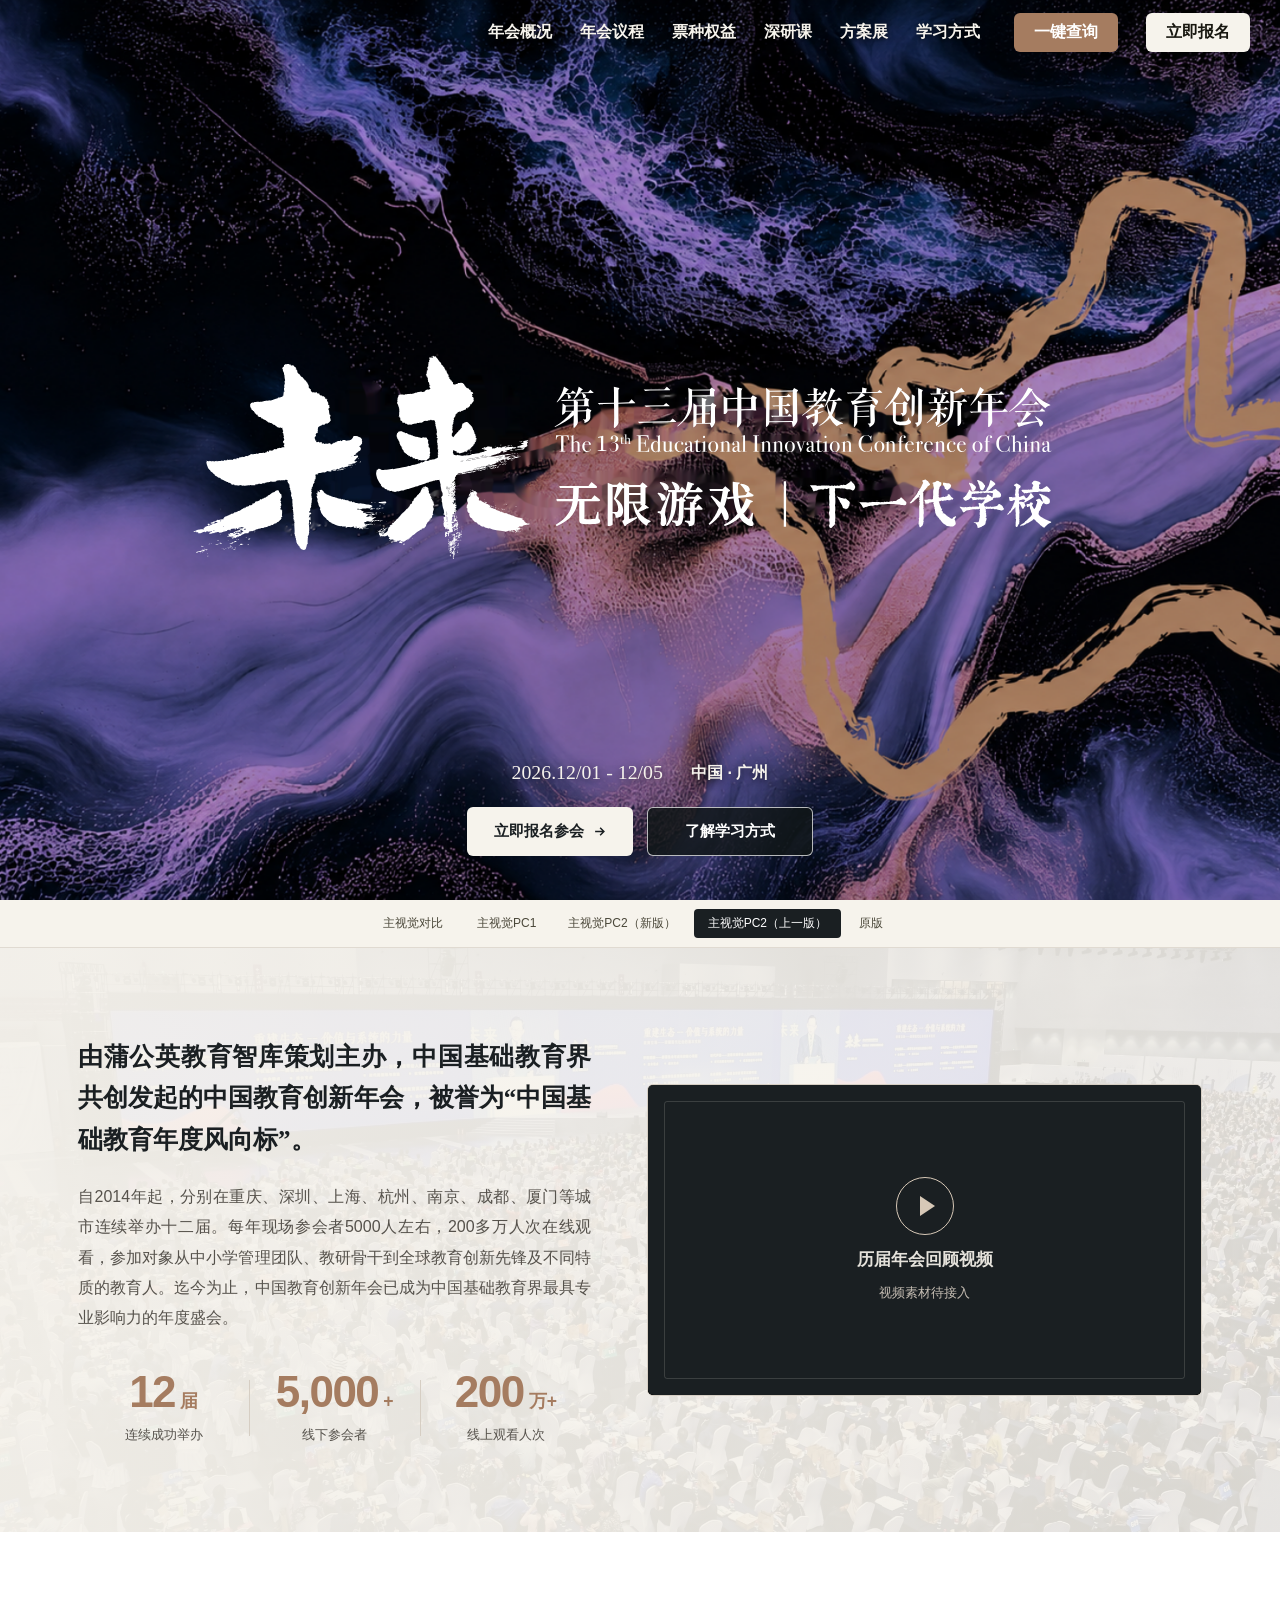
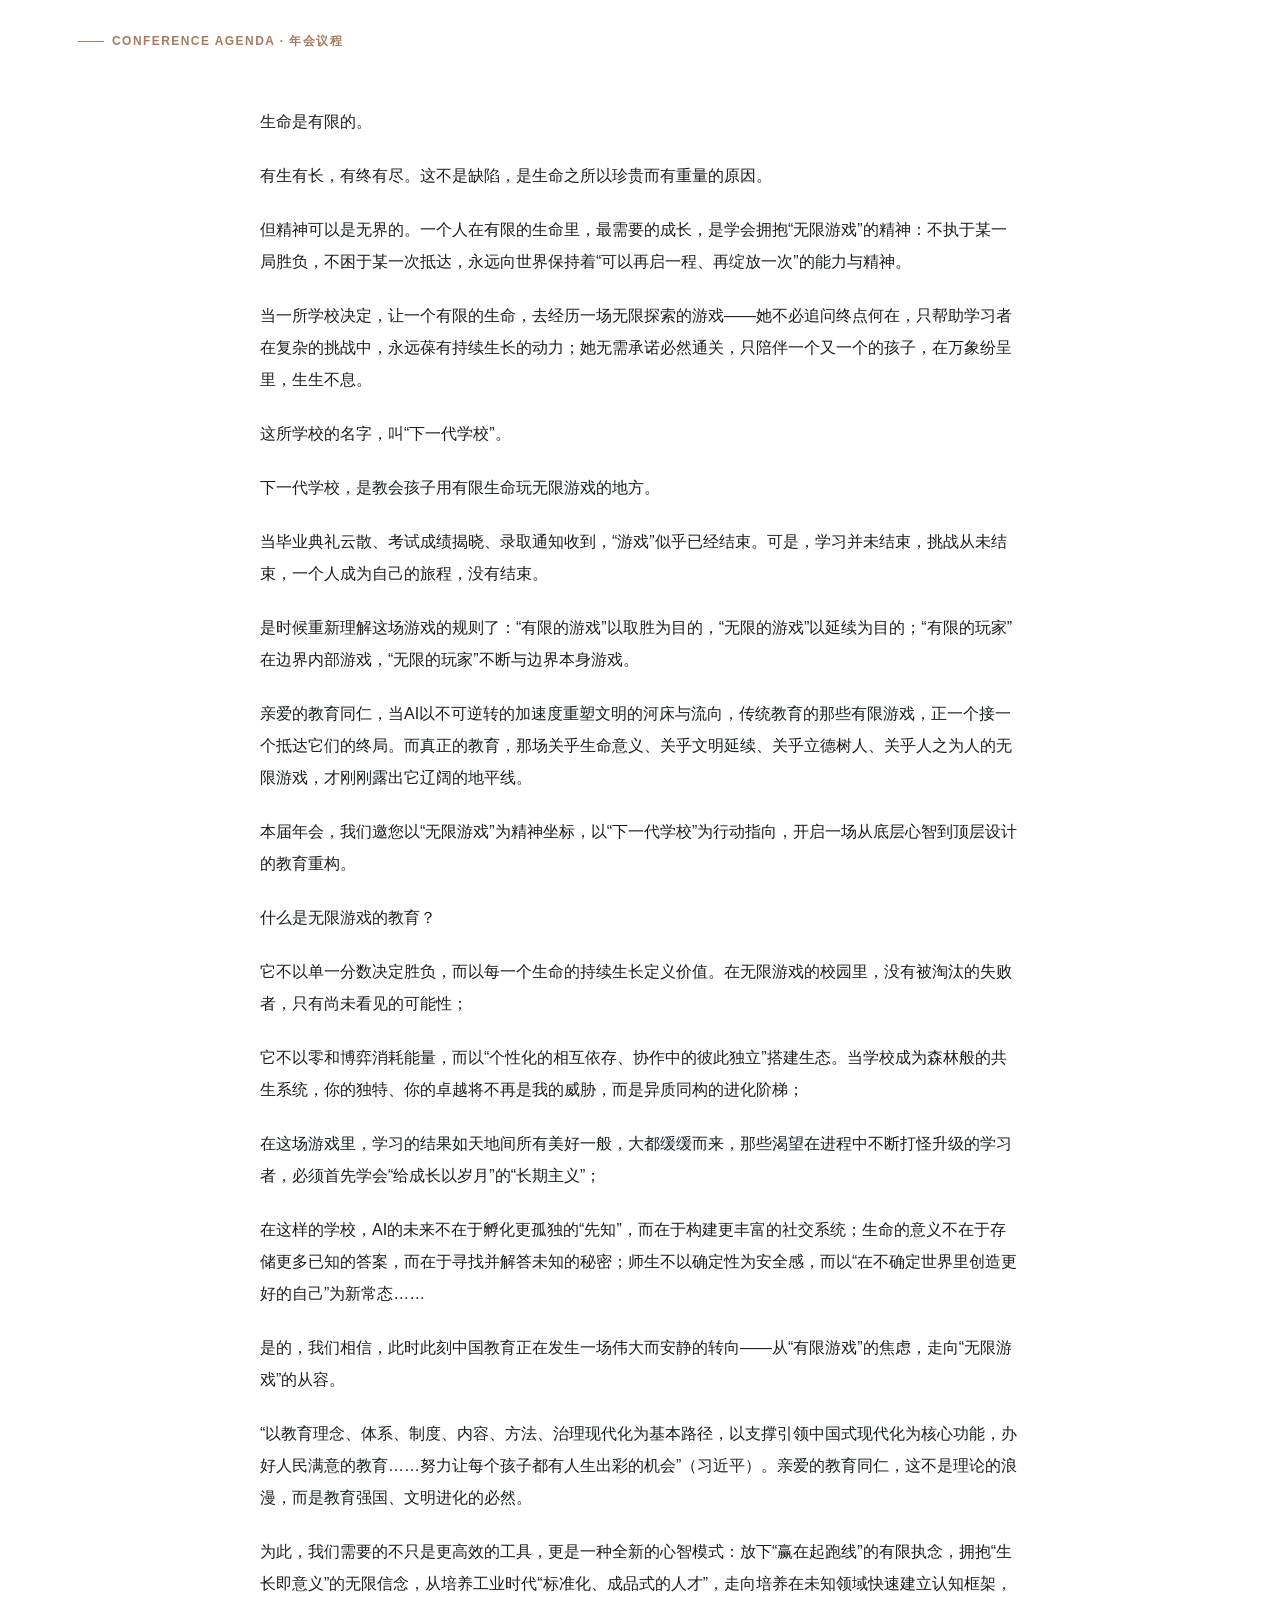
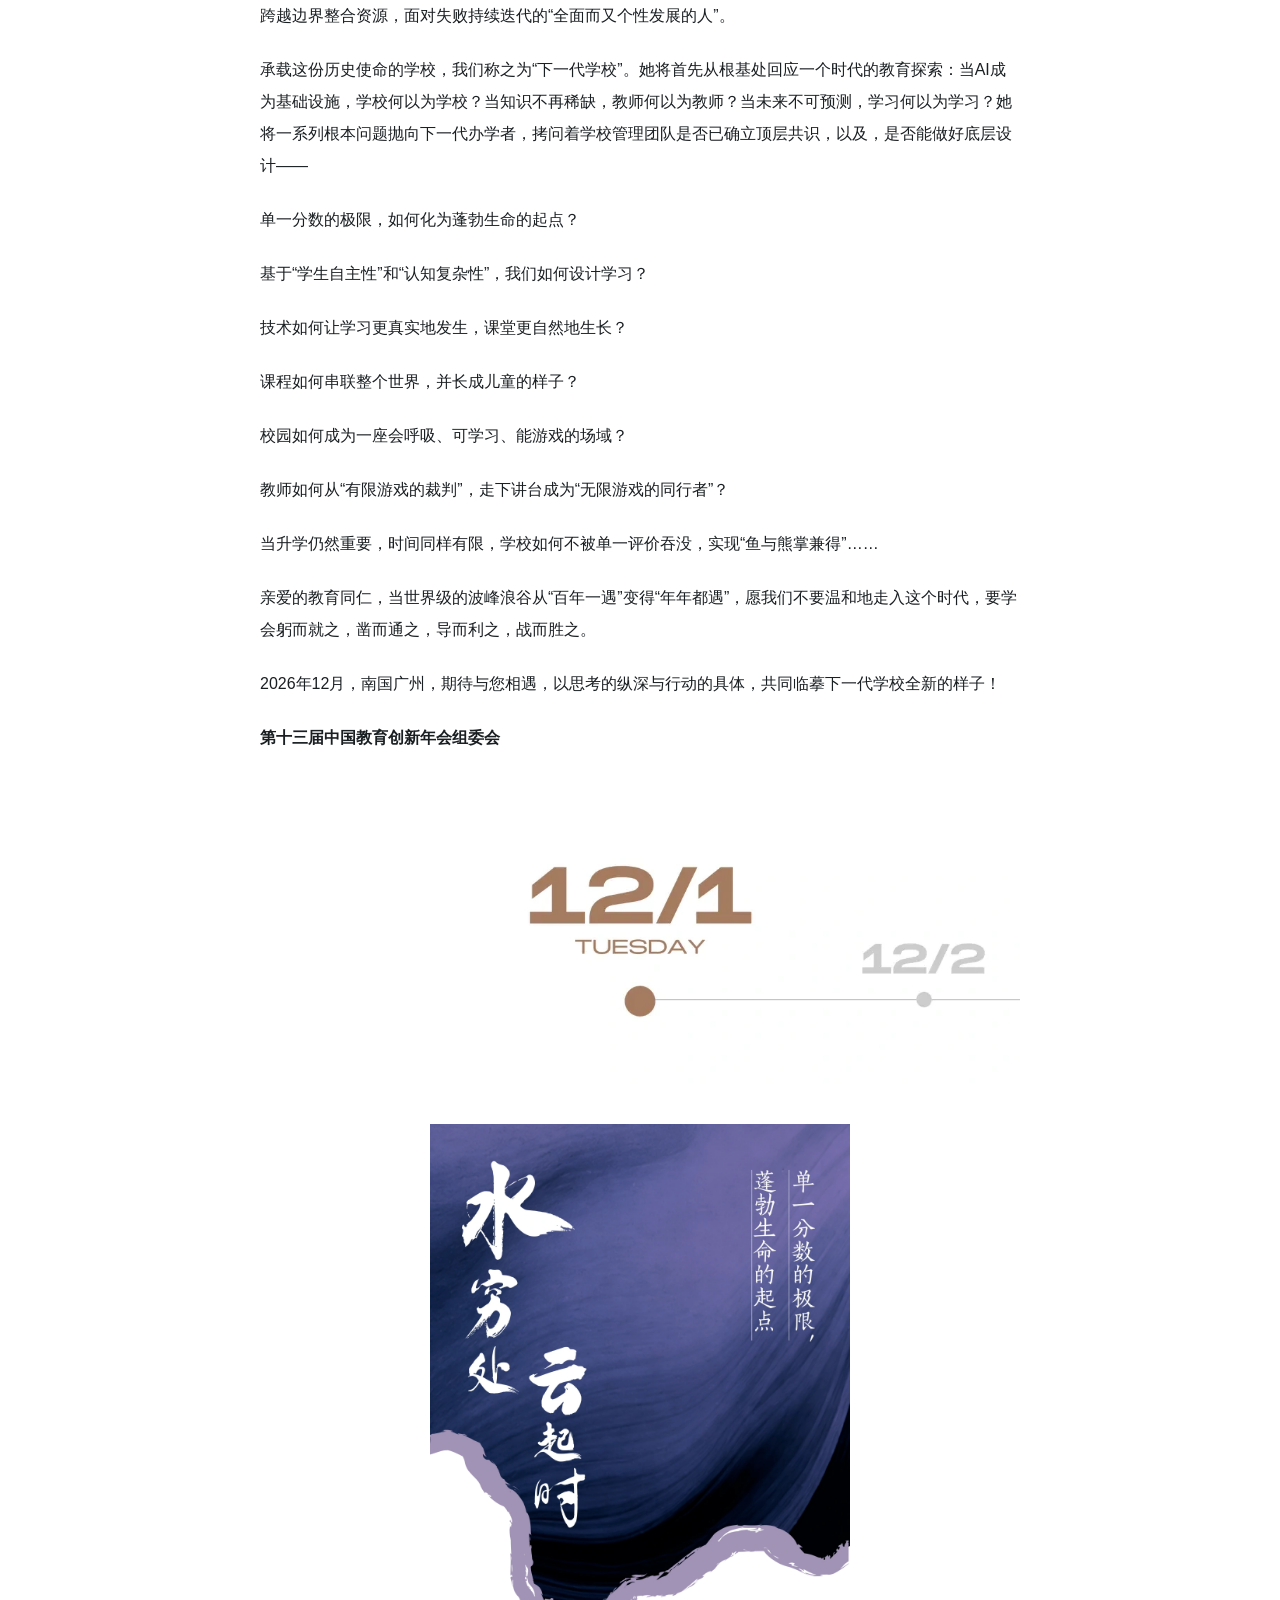
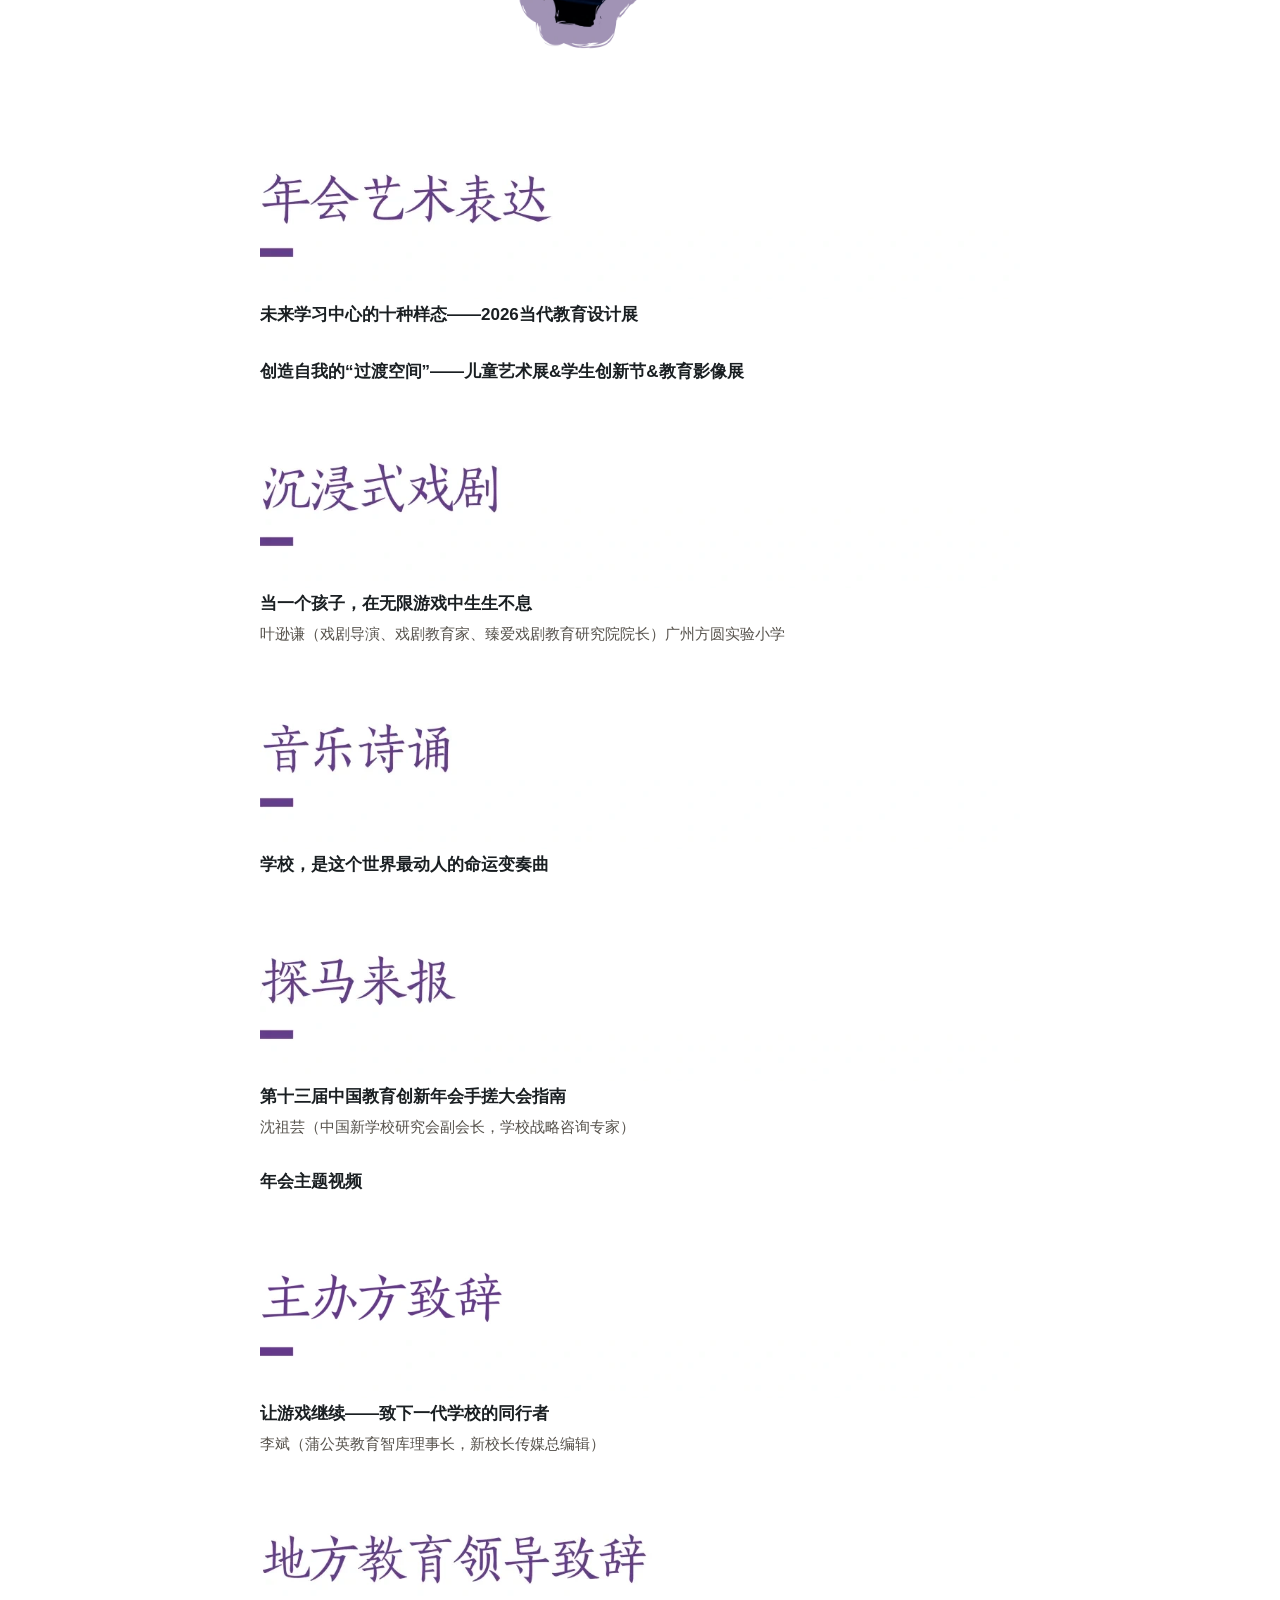
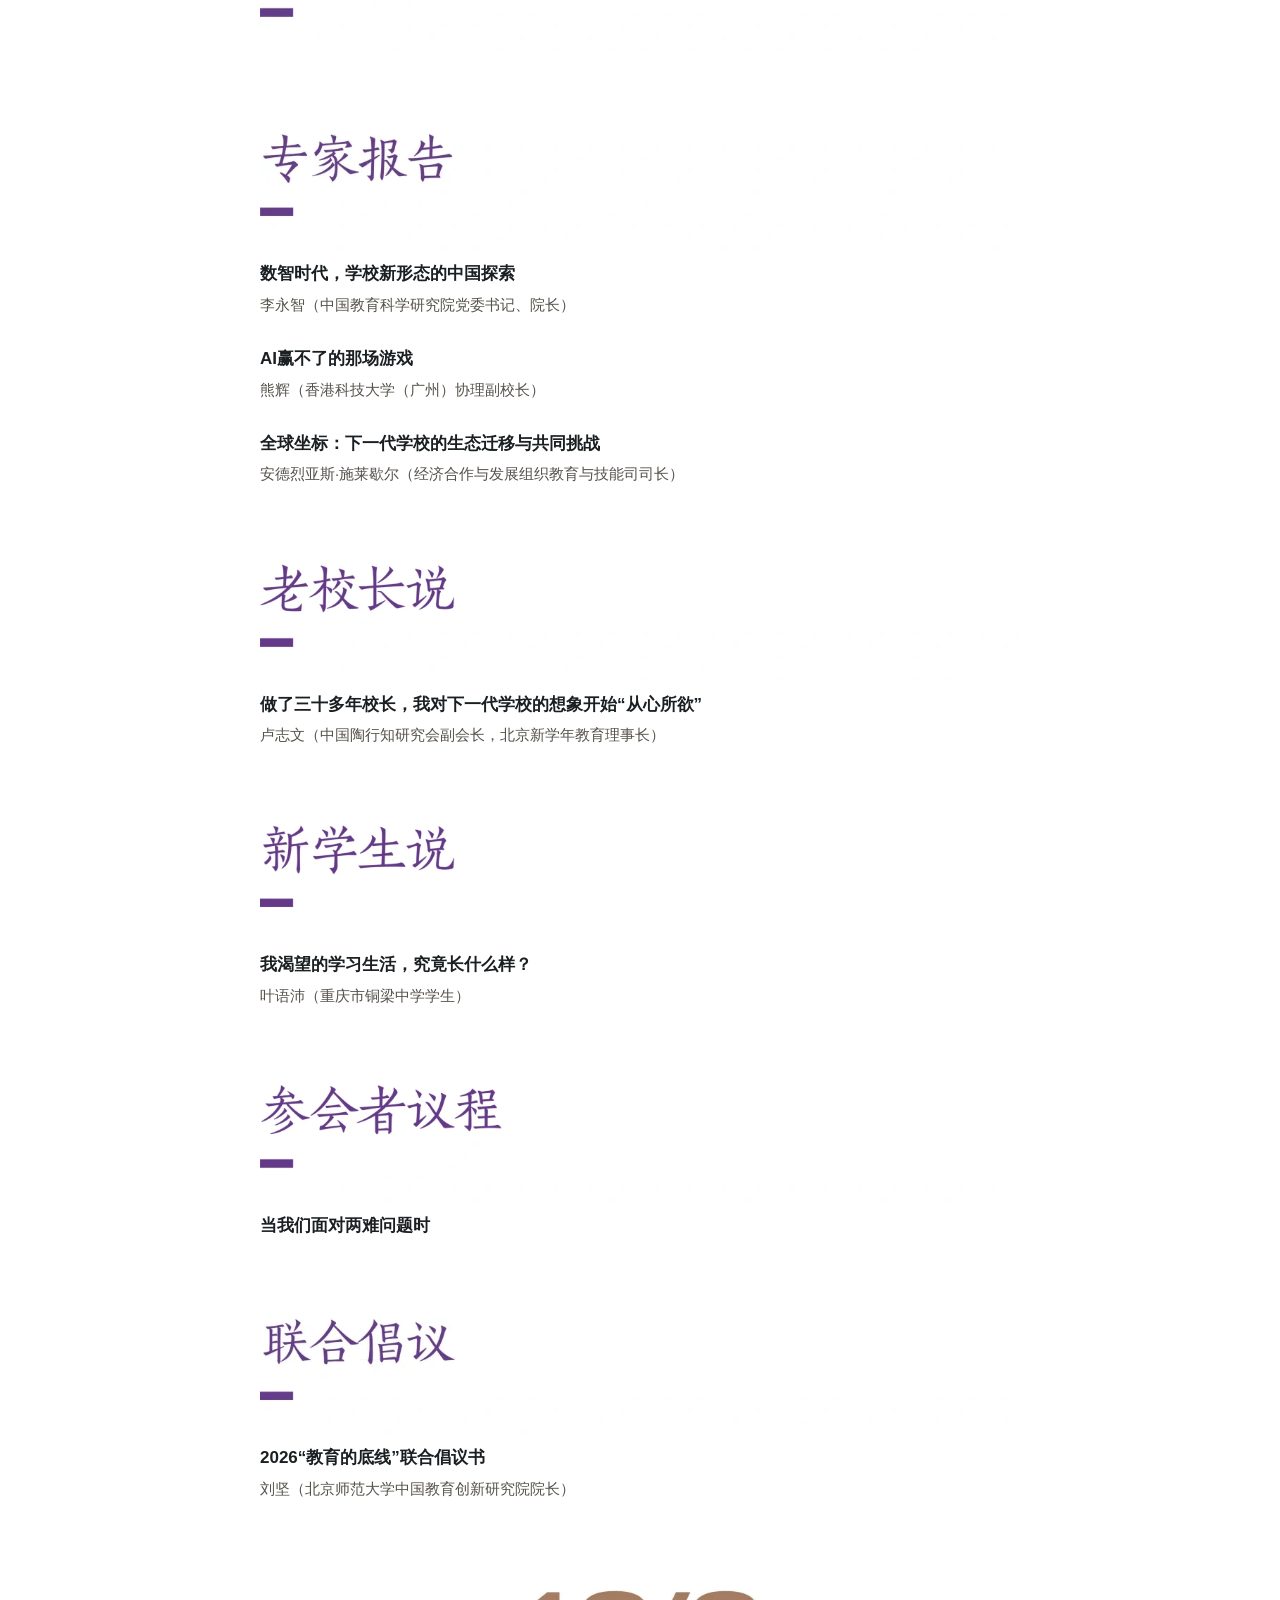
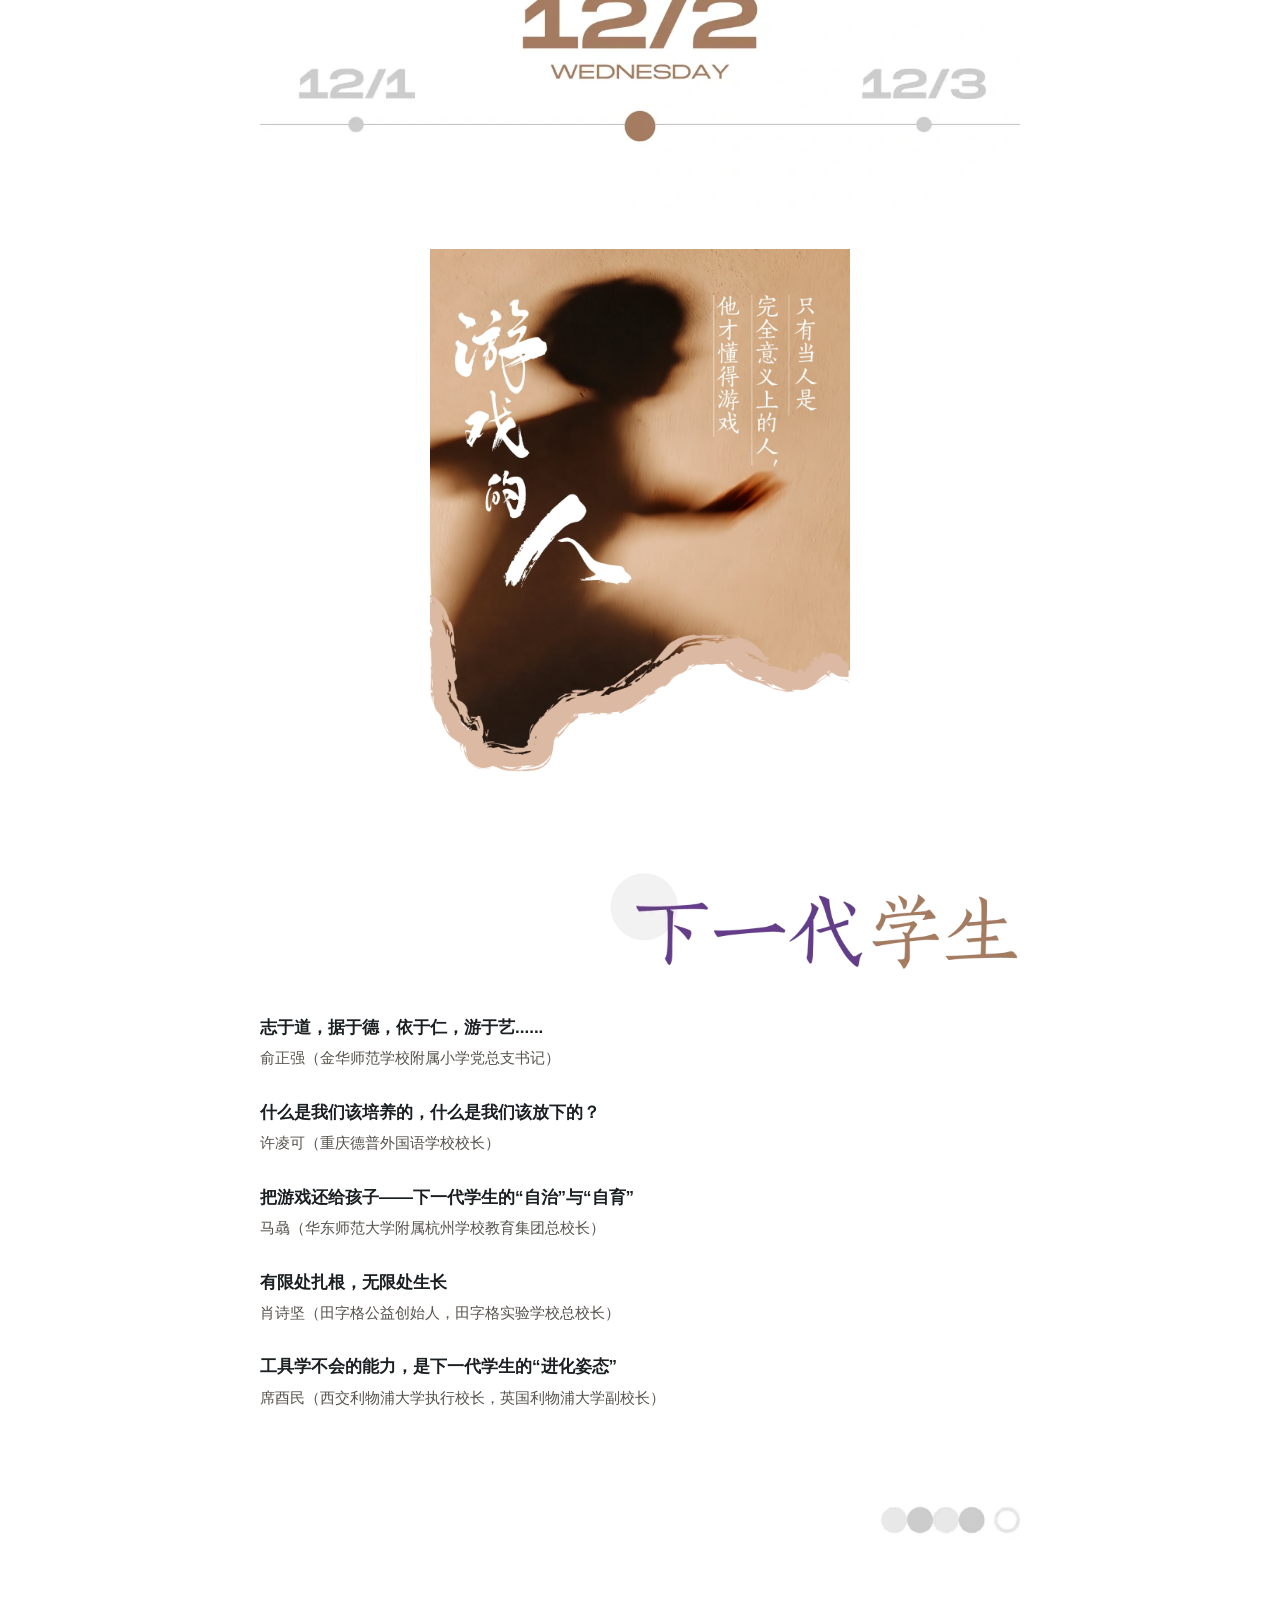
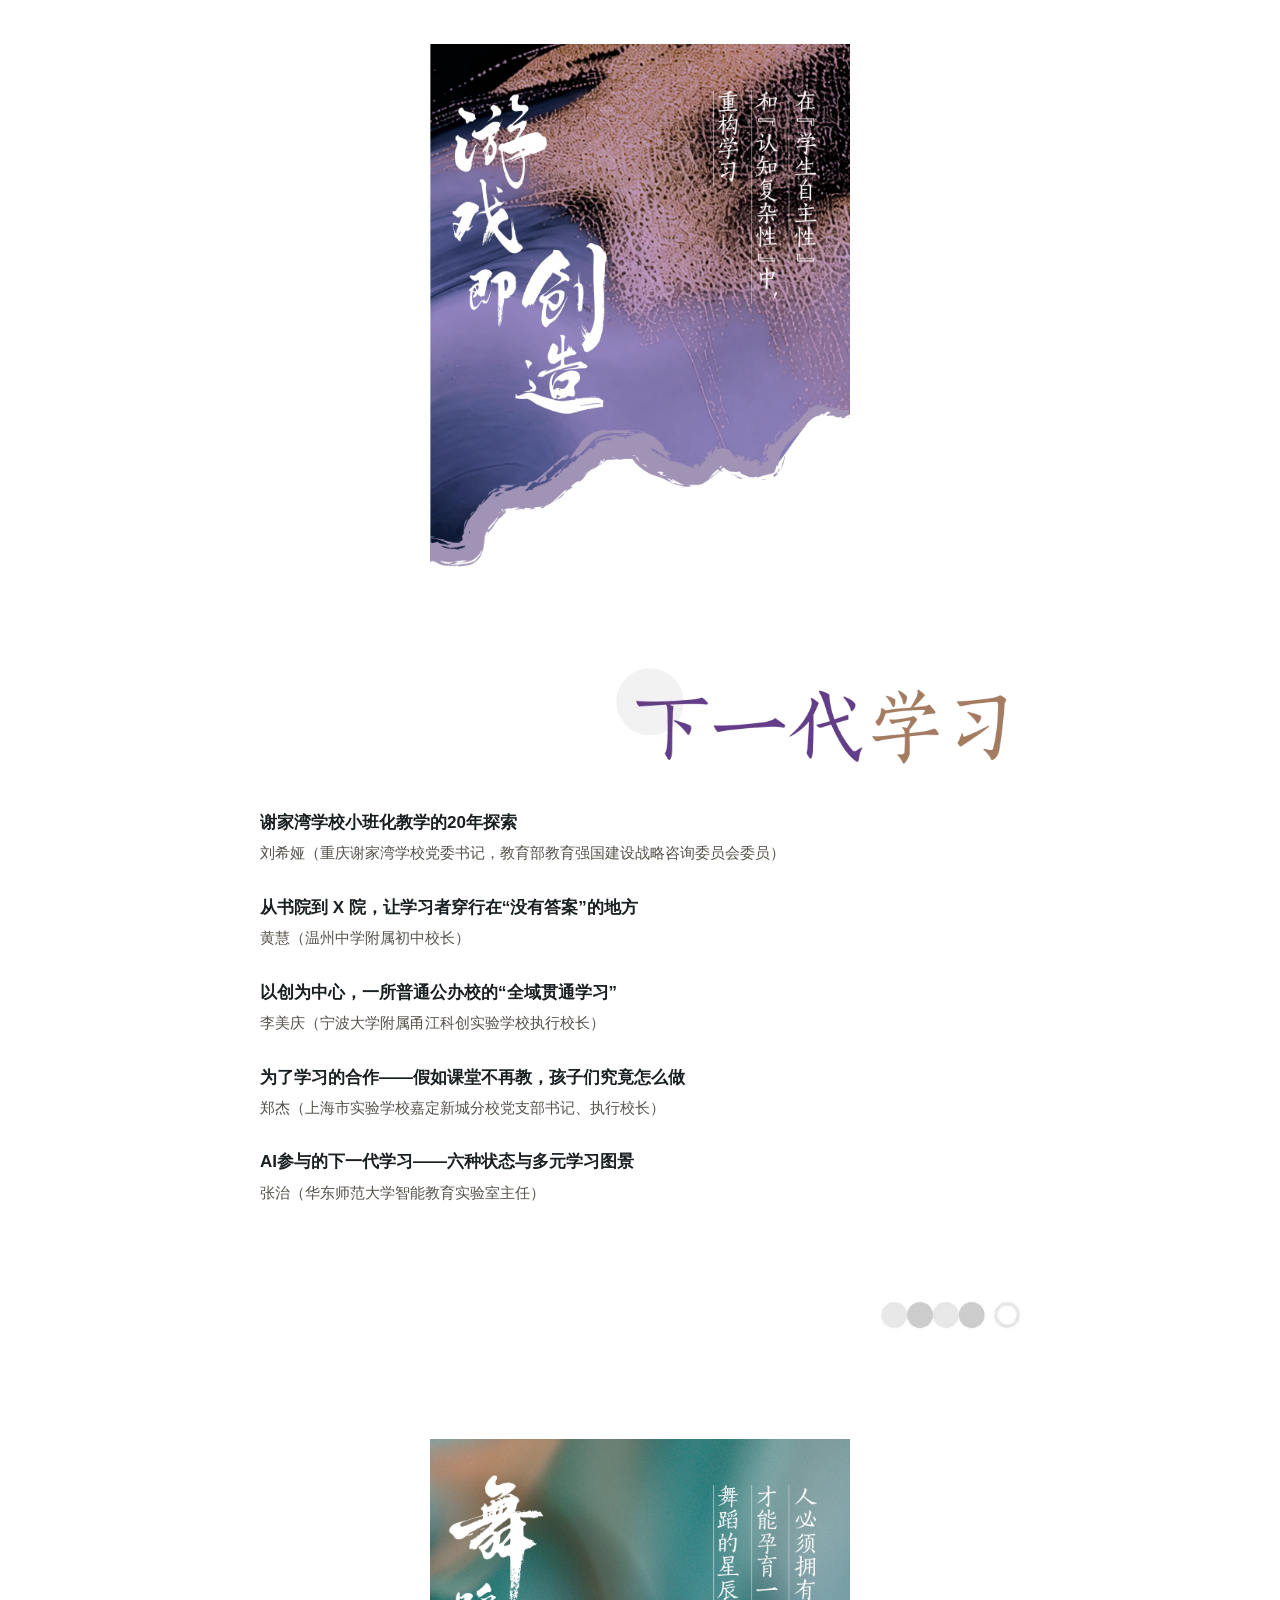
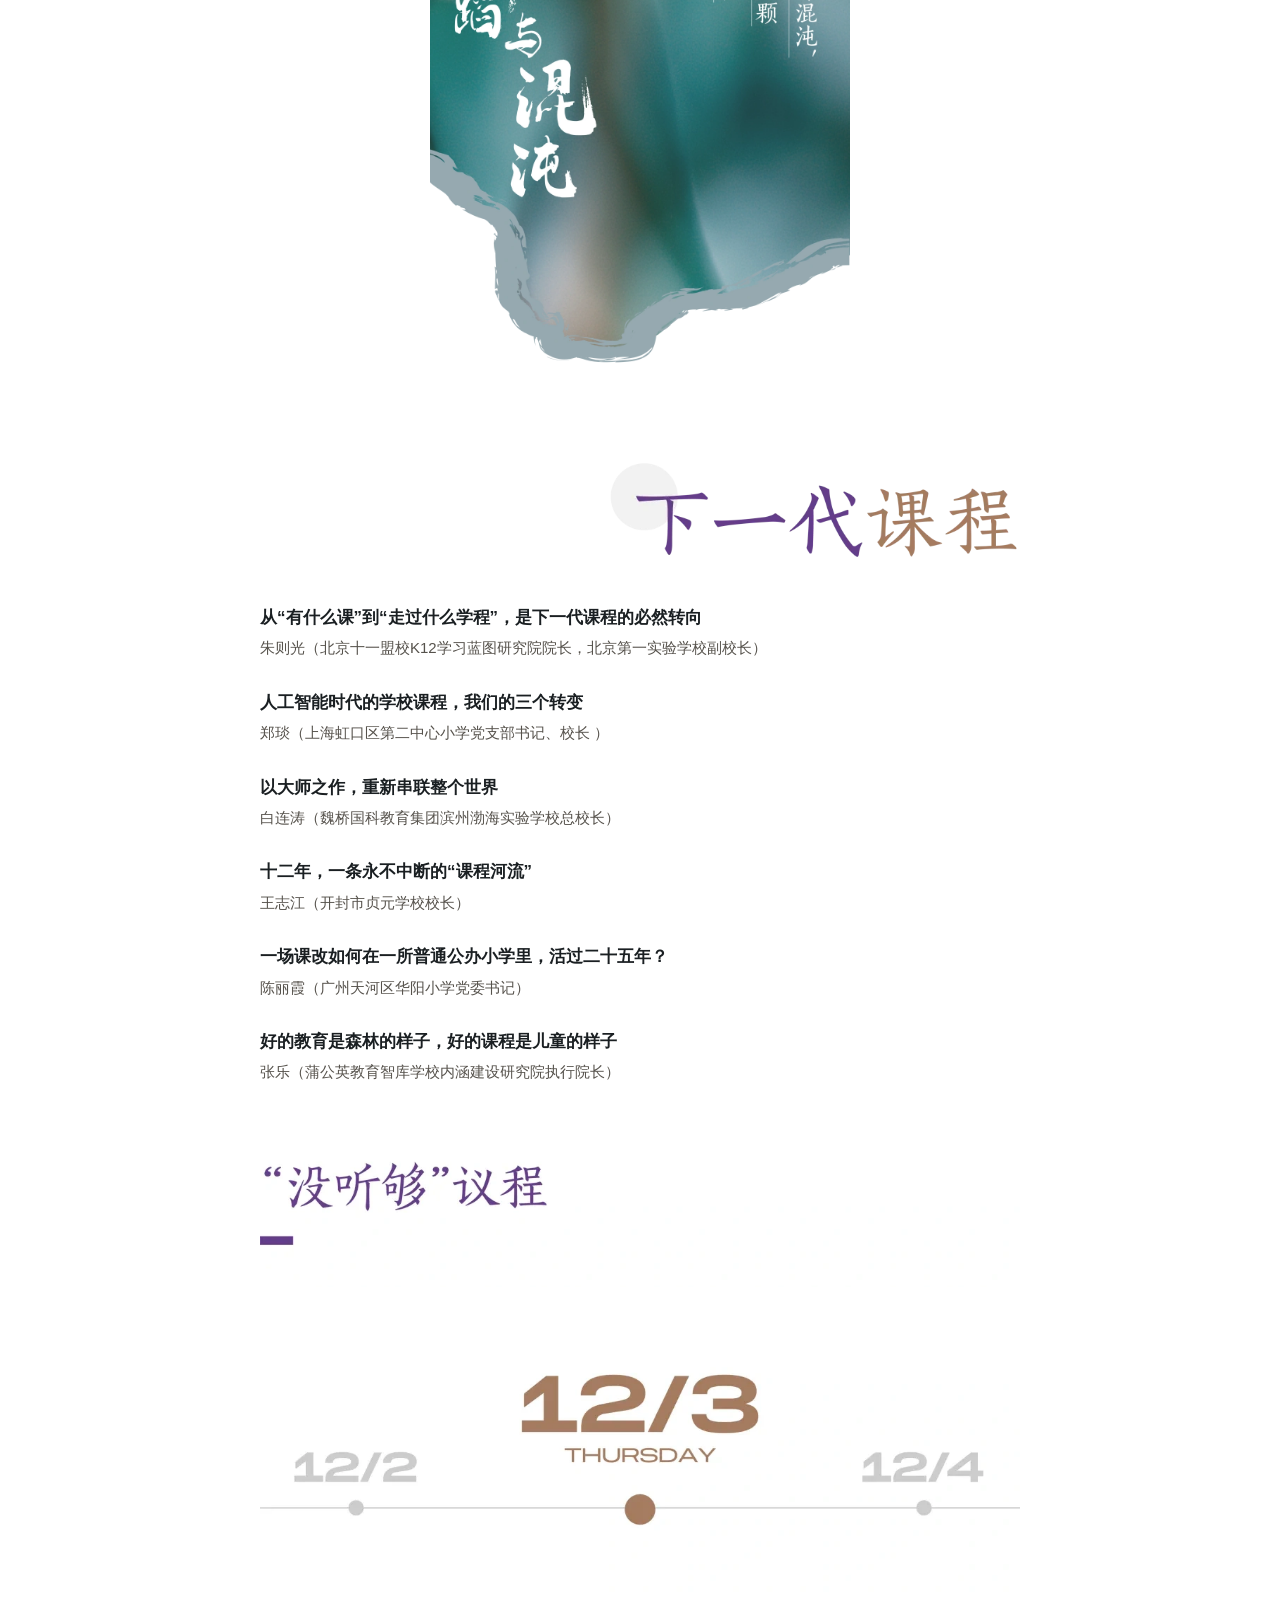
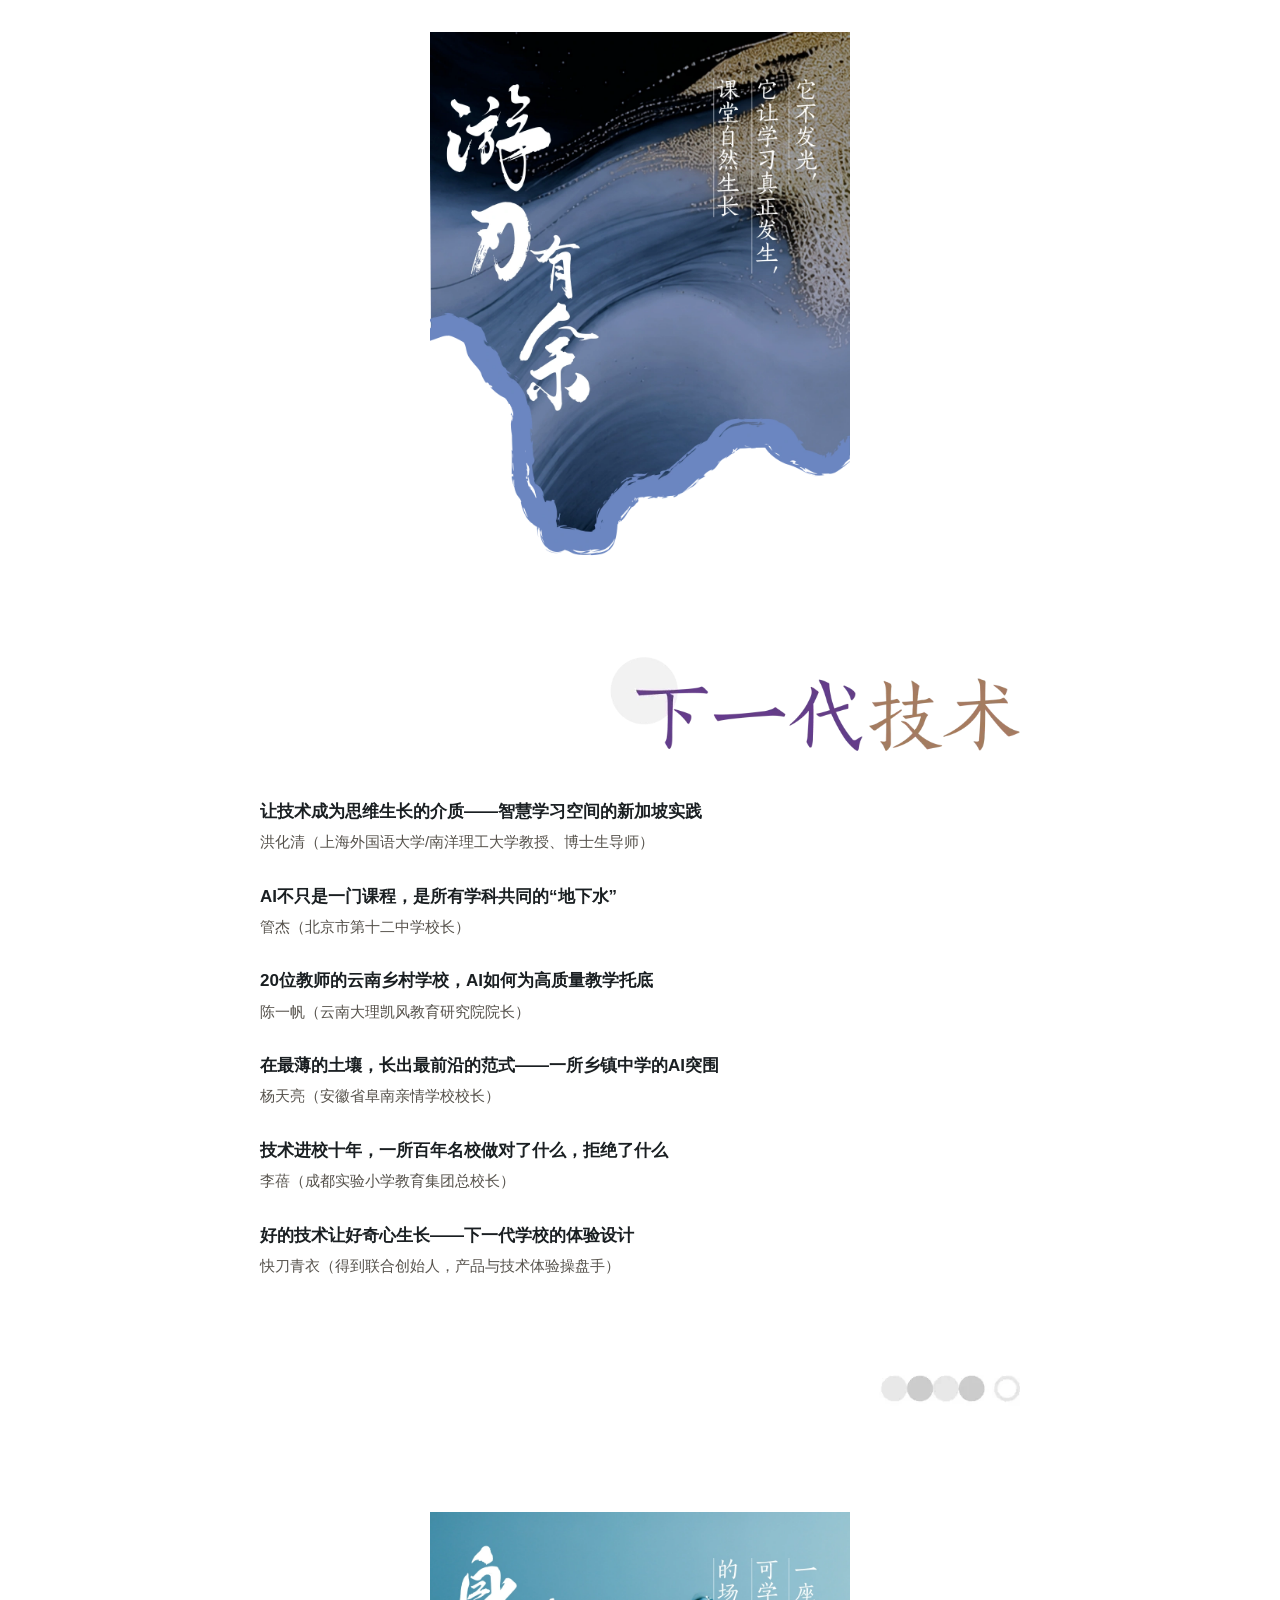
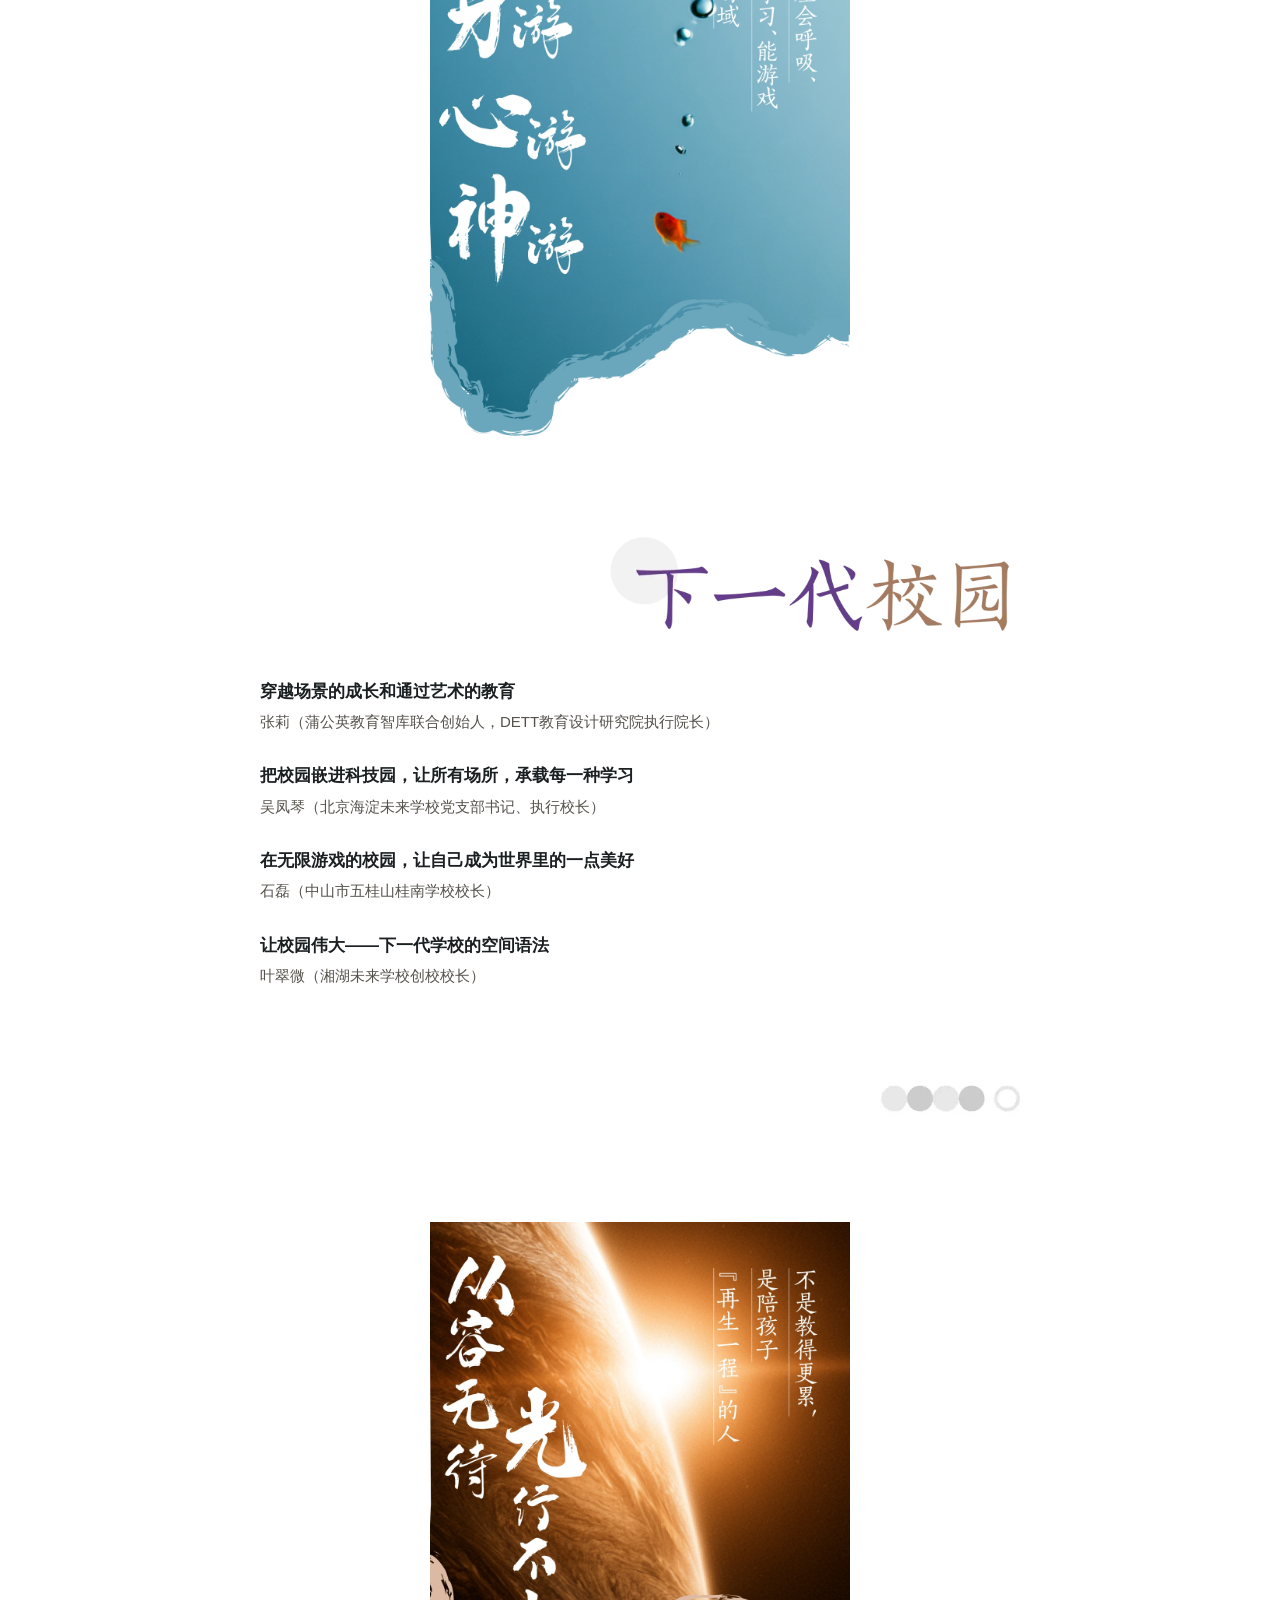
==== commit e36c19b6: "更新年会议程完整内容并调整深研课入口与导航文案" ====
--- a/index.html
+++ b/index.html
@@ -249,8 +249,6 @@
     font-size:14.5px;font-weight:600;color:var(--ink-soft);cursor:pointer;transition:.2s;
   }
   .tab.active{background:var(--ink);color:#fff;border-color:var(--ink);}
-  .agenda-panel{display:none;}
-  .agenda-panel.active{display:block;animation:fade .35s;}
   @keyframes fade{from{opacity:0;transform:translateY(8px)}to{opacity:1;transform:none}}
   .agenda-item{
     display:grid;grid-template-columns:160px 1fr;gap:26px;padding:26px 0;
@@ -797,7 +795,7 @@
     .hero-actions{margin-top:30px;}
     .hero-actions .btn{width:100%;justify-content:center;padding:15px 20px;}
 
-    /* --- 大会概况：前言 --- */
+    /* --- 年会概况：前言 --- */
     .about-preface{background-position:60% center;}
     .preface-main{padding:48px 0 52px;}
     .preface-stats{gap:0;}
@@ -805,7 +803,7 @@
     .preface-right{margin-top:2px;}
     .history-video-placeholder .play-label{font-size:12.5px;}
 
-    /* --- 大会概况：历程图（移动端单屏路线图） --- */
+    /* --- 年会概况：历程图（移动端单屏路线图） --- */
     .about-history{padding:52px 0 40px;}
     .annual-timeline-scroll{display:none;}
     .annual-timeline-mobile{display:block;position:relative;width:100%;max-width:420px;margin:0 auto;overflow:hidden;}
@@ -889,9 +887,10 @@
 </style>
 <link rel="stylesheet" href="assets/passport.css?v=20260912-color-audit">
 <link rel="stylesheet" href="assets/account.css?v=20260912-color-audit">
-<link rel="stylesheet" href="assets/key-visual.css?v=20260912-pc2-vector">
+<link rel="stylesheet" href="assets/key-visual.css?v=20260913-mobile-order">
 <script src="assets/key-visual.js?v=20260912-pc2-previous-sized"></script>
-<link rel="stylesheet" href="assets/brand-visual.css?v=20260912-learning-white">
+<link rel="stylesheet" href="assets/brand-visual.css?v=20260913-nav-signup">
+<link rel="stylesheet" href="assets/main-forum.css?v=20260913-deep-panels">
 <link rel="stylesheet" href="assets/frontend-aligned.css?v=20260912-learning-white">
 <link rel="stylesheet" href="assets/footer.css?v=20260912">
 </head>
@@ -928,7 +927,7 @@
             <h4>线上参会报名页面提示：</h4>
             <ol>
               <li>线上参会包含：1个学习账号，登录“中国教育创新年会官网”电脑网页端 <strong>(官网待填)</strong> 或一体化平台手机端可同步观看会议内容；回看截止至2027年12月5日。</li>
-              <li>线上参会内容包括：第十三届中国教育创新年会主论坛直播及回看、各分论坛及场外深研课分享内容录播及回看。</li>
+              <li>线上参会内容包括：第十三届中国教育创新年会年会议程直播及回看、各分论坛及场外深研课分享内容录播及回看。</li>
               <li>线上会议为虚拟内容服务，<strong>一经购买成功，概不退换，敬请谅解。</strong></li>
               <li>缴费成功视为报名成功。</li>
             </ol>
@@ -936,13 +935,13 @@
         </aside>
         <div class="signup-session-list" data-signup-sessions>
           <button class="signup-session active" type="button" data-signup-session="main">
-            <span class="signup-radio"></span><span><strong>（现场参会）主论坛</strong><p>含主论坛、分论坛与方案展通行；分论坛每天每人最多选择一个参加，场外深研课需单独购买。</p></span><span class="signup-price">¥2800</span>
+            <span class="signup-radio"></span><span><strong>（现场参会）年会议程</strong><p>含年会议程、分论坛与方案展通行；分论坛每天每人最多选择一个参加，场外深研课需单独购买。</p></span><span class="signup-price">¥2800</span>
           </button>
           <button class="signup-session" type="button" data-signup-session="combo">
-            <span class="signup-radio"></span><span><strong>（现场参会）主论坛 ＋ 深研课</strong><p>在主论坛权益基础上包含 1 个场外深研课权益；分论坛每天每人最多选择一个，场外深研课每人最多选择一个。</p></span><span class="signup-price">¥2900</span>
+            <span class="signup-radio"></span><span><strong>（现场参会）年会议程 ＋ 深研课</strong><p>在年会议程权益基础上包含 1 个场外深研课权益；分论坛每天每人最多选择一个，场外深研课每人最多选择一个。</p></span><span class="signup-price">¥2900</span>
           </button>
           <button class="signup-session" type="button" data-signup-session="expo">
-            <span class="signup-radio"></span><span><strong>（现场参会）独立方案展</strong><p>含方案展通行、学习护照中的方案展学习路线与学习报告；不可进入主论坛，不含分论坛、场外深研课与回放。</p></span><span class="signup-price">¥300</span>
+            <span class="signup-radio"></span><span><strong>（现场参会）独立方案展</strong><p>含方案展通行、学习护照中的方案展学习路线与学习报告；不可进入年会议程，不含分论坛、场外深研课与回放。</p></span><span class="signup-price">¥300</span>
           </button>
           <button class="signup-session" type="button" data-signup-session="online">
             <span class="signup-radio"></span><span><strong>（线上参会）年会线上学习</strong><p>1 个学习账号，进入蒲公英教育智库一体化平台可同步观看会议内容；回看截止至 2027 年 12 月 4 日。</p></span><span class="signup-price">¥1560</span>
@@ -953,7 +952,7 @@
 
       <section class="signup-step" data-signup-step="2">
         <h3>填写参会人信息</h3>
-        <div class="signup-form-meta"><span data-signup-session-name>（现场参会）主论坛</span><b>1号参会人</b></div>
+        <div class="signup-form-meta"><span data-signup-session-name>（现场参会）年会议程</span><b>1号参会人</b></div>
         <div class="signup-form-grid" novalidate>
           <div class="signup-field wide"><label for="signup-name">姓名<em>*</em></label><input id="signup-name" data-signup-field="name" type="text" autocomplete="name"><span class="signup-error" data-signup-error="name"></span></div>
           <div class="signup-field"><label for="signup-phone">手机号<em>*</em></label><input id="signup-phone" data-signup-field="phone" type="tel" inputmode="numeric" autocomplete="tel"><span class="signup-error" data-signup-error="phone"></span></div>
@@ -967,8 +966,8 @@
 
       <section class="signup-step" data-signup-step="3">
         <div class="signup-order">
-          <div class="signup-order-card"><h4>已选场次</h4><div class="order-brand">2026 第十三届</div><h5>中国教育创新年会</h5><p>CHINA EDUCATION INNOVATION</p><div class="signup-order-price"><span data-signup-order-name>（现场参会）主论坛</span><br><span data-signup-order-price>¥2800</span> × 1</div></div>
-          <div class="signup-pay-panel"><b>场次：<span data-signup-order-session>（现场参会）主论坛</span></b><div class="signup-choice-label">支付方式</div><div class="signup-choice-row"><button class="signup-choice active" type="button" data-signup-payment="online">微信/支付宝支付 ✓</button><button class="signup-choice" type="button" data-signup-payment="bank">对公转账/银行支付</button></div><div class="signup-choice-label">发票信息</div><div class="signup-choice-row"><button class="signup-choice active" type="button" data-signup-invoice="none">不需要发票 ✓</button><button class="signup-choice" type="button" data-signup-invoice="electronic">电子发票</button></div></div>
+          <div class="signup-order-card"><h4>已选场次</h4><div class="order-brand">2026 第十三届</div><h5>中国教育创新年会</h5><p>CHINA EDUCATION INNOVATION</p><div class="signup-order-price"><span data-signup-order-name>（现场参会）年会议程</span><br><span data-signup-order-price>¥2800</span> × 1</div></div>
+          <div class="signup-pay-panel"><b>场次：<span data-signup-order-session>（现场参会）年会议程</span></b><div class="signup-choice-label">支付方式</div><div class="signup-choice-row"><button class="signup-choice active" type="button" data-signup-payment="online">微信/支付宝支付 ✓</button><button class="signup-choice" type="button" data-signup-payment="bank">对公转账/银行支付</button></div><div class="signup-choice-label">发票信息</div><div class="signup-choice-row"><button class="signup-choice active" type="button" data-signup-invoice="none">不需要发票 ✓</button><button class="signup-choice" type="button" data-signup-invoice="electronic">电子发票</button></div></div>
         </div>
         <div class="signup-invoice-fields signup-form-grid" data-signup-invoice-fields>
           <div class="signup-field"><label for="signup-invoice-title">发票抬头<em>*</em></label><input id="signup-invoice-title" data-signup-field="invoiceTitle" type="text" placeholder="可复用历史发票信息"><span class="signup-error" data-signup-error="invoiceTitle"></span></div>
@@ -980,7 +979,7 @@
       </section>
 
       <section class="signup-step" data-signup-step="4">
-        <div class="signup-success"><div class="signup-success-mark">✓</div><h3>报名成功</h3><p>已完成「<span data-signup-success-name>（现场参会）主论坛</span>」报名，可继续完成会前准备。</p><div class="signup-success-actions"><button class="signup-hotel" type="button"><span><b>预定酒店</b><span>为参会提供就近住宿预订</span></span><i>›</i></button><button class="btn btn-primary" type="button" data-signup-view>查看我的报名</button><button class="btn btn-ghost" type="button" data-signup-close>返回年会首页</button></div></div>
+        <div class="signup-success"><div class="signup-success-mark">✓</div><h3>报名成功</h3><p>已完成「<span data-signup-success-name>（现场参会）年会议程</span>」报名，可继续完成会前准备。</p><div class="signup-success-actions"><button class="signup-hotel" type="button"><span><b>预定酒店</b><span>为参会提供就近住宿预订</span></span><i>›</i></button><button class="btn btn-primary" type="button" data-signup-view>查看我的报名</button><button class="btn btn-ghost" type="button" data-signup-close>返回年会首页</button></div></div>
       </section>
     </div>
   </div>
@@ -1006,8 +1005,8 @@
     <div class="demo-options">
       <button class="demo-option" type="button" data-demo-identity="anonymous">未登录</button>
       <button class="demo-option" type="button" data-demo-identity="guest">已登录未报名</button>
-      <button class="demo-option" type="button" data-demo-identity="main">主论坛</button>
-      <button class="demo-option" type="button" data-demo-identity="combo">主论坛＋深研课</button>
+      <button class="demo-option" type="button" data-demo-identity="main">年会议程</button>
+      <button class="demo-option" type="button" data-demo-identity="combo">年会议程＋深研课</button>
       <button class="demo-option" type="button" data-demo-identity="expo">独立方案展</button>
       <button class="demo-option" type="button" data-demo-identity="online">线上参会</button>
     </div>
@@ -1026,9 +1025,9 @@
 <nav>
   <div class="nav-inner">
     <div class="nav-links">
-      <a href="#about">大会概况</a>
+      <a href="#about">年会概况</a>
+      <a href="#agenda">年会议程</a>
       <a href="#tickets">票种权益</a>
-      <a href="#agenda">主论坛</a>
       <a href="#deep">深研课</a>
       <a href="#expo">方案展</a>
       <a href="#passport">学习方式</a>
@@ -1040,9 +1039,9 @@
   </div>
   <div class="mobile-menu" data-mobile-menu>
     <a href="#account" class="mm-cta">一键查询</a>
-    <a href="#about">大会概况</a>
+    <a href="#about">年会概况</a>
+    <a href="#agenda">年会议程</a>
     <a href="#tickets">票种权益</a>
-    <a href="#agenda">主论坛</a>
     <a href="#deep">深研课</a>
     <a href="#expo">方案展</a>
     <a href="#passport">学习方式</a>
@@ -1068,6 +1067,7 @@
       <source media="(max-width:760px)" srcset="assets/hero-mobile-20260911.png" width="4500" height="8000">
       <img src="assets/hero-pc1-16x9.png" width="3840" height="2160" alt="" fetchpriority="high" decoding="async">
     </picture>
+      <div class="key-visual-river-date" aria-hidden="true"><span>2026.12/01 - 12/05</span><span>中国 · 广州</span></div>
   </template>
   <template id="key-visual-river">
     <!-- Updated PC2 artwork; retain the existing mobile source. -->
@@ -1150,7 +1150,7 @@
       <div class="state-surface" aria-live="polite">
         <div class="state-overview">
           <div class="state-label">当前预览</div>
-          <h3 data-state-title>主论坛＋深研课 · 会前准备</h3>
+          <h3 data-state-title>年会议程＋深研课 · 会前准备</h3>
           <p data-state-description>已报名参会人正在完成选课、自评与个人学习路径的会前准备。</p>
           <div class="state-permissions" data-state-permissions></div>
         </div>
@@ -1162,192 +1162,148 @@
 <!-- ================= AGENDA ================= -->
 <section id="agenda" data-page="home">
   <div class="wrap">
-    <div class="kicker">MAIN FORUM · 主论坛</div>
-    <h2 class="sec-title">无限游戏｜下一代学校</h2>
-
-    <div class="tabs" role="group" aria-label="选择议程日期">
-      <button type="button" class="tab active" id="agenda-tab-d1" data-day="d1" aria-controls="d1" aria-pressed="true">12月1日</button>
-      <button type="button" class="tab" id="agenda-tab-d2" data-day="d2" aria-controls="d2" aria-pressed="false">12月2日</button>
-      <button type="button" class="tab" id="agenda-tab-d3" data-day="d3" aria-controls="d3" aria-pressed="false">12月3日</button>
-      <button type="button" class="tab" id="agenda-tab-d4" data-day="d4" aria-controls="d4" aria-pressed="false">12月4日</button>
-    </div>
-
-    <!-- Content source: Feishu ZZerd1662oSp1TxEo11cGe4OnSe, revision 5294, retrieved 2026-09-09.
-         Preserve published order and pending titles; omit internal status notes. No session start times were supplied. -->
-    <div class="agenda-panel active" id="d1" role="region" aria-labelledby="agenda-tab-d1">
-      <div class="day-theme"><b>水穷处，云起时</b><span>单一分数的极限，蓬勃生命的起点</span></div>
-      <div class="agenda-item"><div class="time"><h3>年会艺术表达</h3></div><div>
-        <ul class="talks">
-          <li class="talk-no-speaker"><span class="talk-title">未来学习中心的十种样态——2026当代教育设计展</span></li>
-          <li class="talk-no-speaker"><span class="talk-title">创造自我的“过渡空间”——儿童艺术展&amp;学生课程节&amp;教育影像展</span></li>
-          <li class="talk-no-speaker"><span class="talk-title">生生不息+用餐时间</span></li>
-        </ul>
-      </div></div>
-      <div class="agenda-item"><div class="time"><h3>主论坛开幕式</h3></div><div>
-        <ul class="talks">
-          <li><span class="talk-title"><span class="talk-format">沉浸式戏剧</span>当一个孩子，在无限游戏中生生不息</span><span class="talk-speaker"><span class="who">叶逊谦</span><span class="speaker-role">戏剧导演、戏剧教育家、臻爱戏剧教育研究院院长</span><span class="speaker-role">广州方圆实验小学</span></span></li>
-          <li class="talk-no-speaker"><span class="talk-title"><span class="talk-format">音乐诗诵</span>学校，是这个世界最动人的命运变奏曲</span></li>
-          <li><span class="talk-title"><span class="talk-format">探马来报</span>第十三届中国教育创新年会手搓大会指南</span><span class="talk-speaker"><span class="who">沈祖芸</span><span class="speaker-role">中国新学校研究会副会长，学校战略咨询专家</span></span></li>
-          <li class="talk-no-speaker"><span class="talk-title">年会主题视频</span></li>
-        </ul>
-      </div></div>
-      <div class="agenda-item"><div class="time"><h3>主办方致辞</h3></div><div>
-        <ul class="talks">
-          <li><span class="talk-title">让游戏继续——致下一代学校的同行者</span><span class="talk-speaker"><span class="who">李斌</span><span class="speaker-role">蒲公英教育智库理事长，新校长传媒总编辑</span></span></li>
-        </ul>
-      </div></div>
-      <div class="agenda-item"><div class="time"><h3>地方教育领导致辞</h3></div><div>
-        <ul class="talks">
-          <li><span class="talk-title">以一座城市为课堂，AI赋能教育的广州答卷</span><span class="talk-speaker"><span class="who">陈敏生</span><span class="speaker-role">广州市教育局党委书记、局长</span></span></li>
-        </ul>
-      </div></div>
-      <div class="agenda-item"><div class="time"><h3>专家报告</h3></div><div>
-        <ul class="talks">
-          <li><span class="talk-title">数智时代，学校新形态的中国探索</span><span class="talk-speaker"><span class="who">李永智</span><span class="speaker-role">中国教育科学研究院党委书记、院长</span></span></li>
-          <li><span class="talk-title">AI赢不了的那场游戏</span><span class="talk-speaker"><span class="who">熊辉</span><span class="speaker-role">香港科技大学（广州）协理副校长</span></span></li>
-          <li><span class="talk-title">全球坐标：下一代学校的生态迁移与共同挑战</span><span class="talk-speaker"><span class="who">安德烈亚斯·施莱歇尔</span><span class="speaker-role">经济合作与发展组织教育与技能司司长</span></span></li>
-        </ul>
-      </div></div>
-      <div class="agenda-item"><div class="time"><h3>老校长说</h3></div><div>
-        <ul class="talks">
-          <li><span class="talk-title">做了三十多年校长，我对下一代学校的想象开始“从心所欲”</span><span class="talk-speaker"><span class="who">卢志文</span><span class="speaker-role">中国陶行知研究会副会长，北京新学年教育理事长</span></span></li>
-        </ul>
-      </div></div>
-      <div class="agenda-item"><div class="time"><h3>新学生说</h3></div><div>
-        <ul class="talks">
-          <li><span class="talk-title">我渴望的学习生活，究竟长什么样？</span><span class="talk-speaker"><span class="who">叶语沛</span><span class="speaker-role">重庆市铜梁中学学生</span></span></li>
-        </ul>
-      </div></div>
-      <div class="agenda-item"><div class="time"><h3>参会者议程</h3></div><div>
-        <ul class="talks">
-          <li class="talk-no-speaker"><span class="talk-title">当我们面对两难问题时</span></li>
-        </ul>
-      </div></div>
-      <div class="agenda-item"><div class="time"><h3>联合倡议</h3></div><div>
-        <ul class="talks">
-          <li><span class="talk-title">2026“教育的底线”联合倡议书</span><span class="talk-speaker"><span class="who">刘坚</span><span class="speaker-role">北京师范大学中国教育创新研究院院长</span></span></li>
-        </ul>
-      </div></div>
-    </div>
-
-    <div class="agenda-panel" id="d2" role="region" aria-labelledby="agenda-tab-d2">
-      <div class="day-theme"><b>游戏的人 / 游戏即创造 / 舞蹈与混沌</b><span>下一代学生 · 下一代学习 · 下一代课程</span></div>
-      <div class="agenda-item"><div class="time"><h3>下一代学生</h3></div><div>
-        <h4>游戏的人</h4>
-        <p>只有当人是完全意义上的人，他才懂得游戏</p>
-        <ul class="talks">
-          <li><span class="talk-title">志于道，据于德，依于仁，游于艺......</span><span class="talk-speaker"><span class="who">俞正强</span><span class="speaker-role">金华师范学校附属小学党总支书记</span></span></li>
-          <li><span class="talk-title">什么是我们该培养的，什么是我们该放下的？</span><span class="talk-speaker"><span class="who">许凌可</span><span class="speaker-role">重庆德普外国语学校校长</span></span></li>
-          <li><span class="talk-title">把游戏还给孩子——下一代学生的&quot;自治&quot;与&quot;自育&quot;</span><span class="talk-speaker"><span class="who">马骉</span><span class="speaker-role">华东师范大学附属杭州学校教育集团总校长</span></span></li>
-          <li><span class="talk-title">有限处扎根，无限处生长</span><span class="talk-speaker"><span class="who">肖诗坚</span><span class="speaker-role">田字格公益创始人，田字格实验学校总校长</span></span></li>
-          <li><span class="talk-title">工具学不会的能力，是下一代学生的&quot;进化姿态&quot;</span><span class="talk-speaker"><span class="who">席酉民</span><span class="speaker-role">西交利物浦大学执行校长，英国利物浦大学副校长</span></span></li>
-        </ul>
-      </div></div>
-      <div class="agenda-item"><div class="time"><h3>下一代学习</h3></div><div>
-        <h4>游戏即创造</h4>
-        <p>在&quot;学生自主性&quot;和&quot;认知复杂性&quot;中，重构学习</p>
-        <ul class="talks">
-          <li><span class="talk-title">谢家湾学校小班化教学的20年探索</span><span class="talk-speaker"><span class="who">刘希娅</span><span class="speaker-role">重庆谢家湾学校党委书记，教育部教育强国建设战略咨询委员会委员</span></span></li>
-          <li><span class="talk-title">从书院到 X 院，让学习者穿行在&quot;没有答案&quot;的地方</span><span class="talk-speaker"><span class="who">黄慧</span><span class="speaker-role">温州中学附属初中校长</span></span></li>
-          <li><span class="talk-title">以创为中心，一所普通公办校的“全域贯通学习”</span><span class="talk-speaker"><span class="who">李美庆</span><span class="speaker-role">宁波大学附属甬江科创实验学校执行校长</span></span></li>
-          <li><span class="talk-title">为了学习的合作——假如课堂不再教，孩子们究竟怎么做</span><span class="talk-speaker"><span class="who">郑杰</span><span class="speaker-role">上海市实验学校嘉定新城分校党支部书记、执行校长</span></span></li>
-          <li><span class="talk-title">AI参与的下一代学习——六种状态与多元学习图景</span><span class="talk-speaker"><span class="who">张治</span><span class="speaker-role">华东师范大学智能教育实验室主任</span></span></li>
-        </ul>
-      </div></div>
-      <div class="agenda-item"><div class="time"><h3>下一代课程</h3></div><div>
-        <h4>舞蹈与混沌</h4>
-        <p>人必须拥有混沌，才能孕育一颗舞蹈的星辰</p>
-        <ul class="talks">
-          <li><span class="talk-title">从&quot;有什么课&quot;到&quot;走过什么学程&quot;，是下一代课程的必然转向</span><span class="talk-speaker"><span class="who">朱则光</span><span class="speaker-role">北京十一盟校K12学习蓝图研究院院长，北京第一实验学校副校长</span></span></li>
-          <li><span class="talk-title">人工智能时代的学校课程，我们的三个转变</span><span class="talk-speaker"><span class="who">郑琰</span><span class="speaker-role">上海虹口区第二中心小学党支部书记、校长</span></span></li>
-          <li><span class="talk-title">以大师之作，重新串联整个世界</span><span class="talk-speaker"><span class="who">白连涛</span><span class="speaker-role">魏桥国科教育集团滨州渤海实验学校总校长</span></span></li>
-          <li><span class="talk-title">十二年，一条永不中断的“课程河流”</span><span class="talk-speaker"><span class="who">王志江</span><span class="speaker-role">开封市贞元学校校长</span></span></li>
-          <li><span class="talk-title">题目待定</span><span class="talk-speaker"><span class="who">陈丽霞</span><span class="speaker-role">广州天河区华阳小学党委书记</span></span></li>
-          <li><span class="talk-title">好的教育是森林的样子，好的课程是儿童的样子</span><span class="talk-speaker"><span class="who">张乐</span><span class="speaker-role">蒲公英教育智库学校内涵建设研究院执行院长</span></span></li>
-        </ul>
-      </div></div>
-      <div class="agenda-item"><div class="time"><h3>参会者议程</h3></div><div>
-        <ul class="talks">
-          <li class="talk-no-speaker"><span class="talk-title">“没听够”议程</span></li>
-        </ul>
-      </div></div>
-    </div>
-
-    <div class="agenda-panel" id="d3" role="region" aria-labelledby="agenda-tab-d3">
-      <div class="day-theme"><b>游刃有余 / 身游、心游、神游 / 从容无待，光行不止</b><span>下一代技术 · 下一代校园 · 下一代教师</span></div>
-      <div class="agenda-item"><div class="time"><h3>下一代技术</h3></div><div>
-        <h4>游刃有余</h4>
-        <p>它不发光，它让学习真正发生，课堂自然生长</p>
-        <ul class="talks">
-          <li><span class="talk-title">让技术成为思维生长的介质——智慧学习空间的新加坡实践</span><span class="talk-speaker"><span class="who">洪化清</span><span class="speaker-role">上海外国语大学/南洋理工大学教授、博士生导师</span></span></li>
-          <li><span class="talk-title">AI不只是一门课程，是所有学科共同的“地下水”</span><span class="talk-speaker"><span class="who">管杰</span><span class="speaker-role">北京市第十二中学校长</span></span></li>
-          <li><span class="talk-title">20位教师的云南乡村学校，AI如何为高质量教学托底</span><span class="talk-speaker"><span class="who">陈一帆</span><span class="speaker-role">云南大理凯风教育研究院院长</span></span></li>
-          <li><span class="talk-title">在最薄的土壤，长出最前沿的范式——一所乡镇中学的AI突围</span><span class="talk-speaker"><span class="who">杨天亮</span><span class="speaker-role">安徽省阜南亲情学校校长</span></span></li>
-          <li><span class="talk-title">技术进校十年，一所百年名校做对了什么，拒绝了什么</span><span class="talk-speaker"><span class="who">李蓓</span><span class="speaker-role">成都实验小学教育集团总校长</span></span></li>
-          <li><span class="talk-title">每天只上两小时课，剩下的时间，学校才真正开始</span><span class="talk-speaker"><span class="who">MacKenzie Price</span><span class="speaker-role">美国阿尔法学校Alpha School联合创始人</span></span></li>
-          <li><span class="talk-title">好的技术让好奇心生长——下一代学校的体验设计</span><span class="talk-speaker"><span class="who">快刀青衣</span><span class="speaker-role">得到联合创始人，产品与技术体验操盘手</span></span></li>
-        </ul>
-      </div></div>
-      <div class="agenda-item"><div class="time"><h3>下一代校园</h3></div><div>
-        <h4>身游、心游、神游</h4>
-        <p>一座会呼吸、可学习、能游戏的场域</p>
-        <ul class="talks">
-          <li><span class="talk-title">穿越场景的成长和通过艺术的教育</span><span class="talk-speaker"><span class="who">张莉</span><span class="speaker-role">蒲公英教育智库联合创始人，DETT教育设计研究院执行院长</span></span></li>
-          <li><span class="talk-title">把校园嵌进科技园，让所有场所，承载每一种学习</span><span class="talk-speaker"><span class="who">吴凤琴</span><span class="speaker-role">北京海淀未来学校党支部书记、执行校长</span></span></li>
-          <li><span class="talk-title">在无限游戏的校园，让自己成为世界里的一点美好</span><span class="talk-speaker"><span class="who">石磊</span><span class="speaker-role">中山市五桂山桂南学校校长</span></span></li>
-          <li><span class="talk-title">让校园伟大——下一代学校的空间语法</span><span class="talk-speaker"><span class="who">叶翠微</span><span class="speaker-role">湘湖未来学校创校校长</span></span></li>
-        </ul>
-      </div></div>
-      <div class="agenda-item"><div class="time"><h3>下一代教师</h3></div><div>
-        <h4>从容无待，光行不止</h4>
-        <p>不是教得更累，是陪孩子“再生一程”的人</p>
-        <ul class="talks">
-          <li><span class="talk-title">下一代学校，如何重塑上一代教师？</span><span class="talk-speaker"><span class="who">宋萑</span><span class="speaker-role">北京师范大学教育学部部长、教师教育研究中心教授</span></span></li>
-          <li><span class="talk-title">放下那场叫高分的游戏，陪孩子“再生一程”</span><span class="talk-speaker"><span class="who">侯明飞</span><span class="speaker-role">深圳罗湖未来学校教育集团总校长</span></span></li>
-          <li><span class="talk-title">教师是谁？智能时代我们共同的“本体之问”</span><span class="talk-speaker"><span class="who">李海林</span><span class="speaker-role">上海新纪元双语学校校长</span></span></li>
-          <li><span class="talk-title">十五年办学生涯，发现管理的尽头是“共生”</span><span class="talk-speaker"><span class="who">庄惠芬</span><span class="speaker-role">常州武进区星河实验小学教育集团总校长</span></span></li>
-          <li><span class="talk-title">从&quot;行政科层&quot;走向&quot;关键育人结果共同体&quot;</span><span class="talk-speaker"><span class="who">陈罡</span><span class="speaker-role">云谷学校小学部校长</span></span></li>
-          <li><span class="talk-title">教学技能背后的生命状态——未来教师的八个自我生长</span><span class="talk-speaker"><span class="who">赵桂霞</span><span class="speaker-role">齐鲁名校长，蒲公英教育智库学术顾问</span></span></li>
-          <li><span class="talk-title">让情感投入成为下一代学校的基础建设</span><span class="talk-speaker"><span class="who">田俊</span><span class="speaker-role">北京市十一学校校长</span></span></li>
-        </ul>
-      </div></div>
-      <div class="agenda-item"><div class="time"><h3>参会者议程</h3></div><div>
-        <ul class="talks">
-          <li class="talk-no-speaker"><span class="talk-title"><span class="talk-format">10分钟</span>参会者“没听够”议程</span></li>
-        </ul>
-      </div></div>
-    </div>
-
-    <div class="agenda-panel" id="d4" role="region" aria-labelledby="agenda-tab-d4">
-      <div class="day-theme"><b>无限游戏</b><span>有限游戏以取胜为目的，无限游戏以延续游戏为目的</span></div>
-      <div class="agenda-item"><div class="time"><h3>下一代学校</h3></div><div>
-        <ul class="talks">
-          <li><span class="talk-title">从赛场到生态：一所让每个孩子按自己样子生长的学校</span><span class="talk-speaker"><span class="who">俞国娣</span><span class="speaker-role">杭州崇文世纪城教育集团总校长、杭州理想教育集团总校长</span></span></li>
-          <li><span class="talk-title">从围墙到世界：一所打开边界、与真实世界融通的学校</span><span class="talk-speaker"><span class="who">鲁江</span><span class="speaker-role">深圳明德实验学校（集团）党委书记，香港中文大学（深圳）附属明德高级中学校长</span></span></li>
-          <li><span class="talk-title">从学习到生活：一所探索文化共生、家校共育、师生自组织的学校</span><span class="talk-speaker"><span class="who">王伟</span><span class="speaker-role">北京海嘉学校理事长</span></span></li>
-          <li><span class="talk-title">从远方到此刻：一所让童年实现精神愉悦、记忆美好的学校</span><span class="talk-speaker"><span class="who">刘慧</span><span class="speaker-role">张家港市实验小学党委书记，张家港市实验小学教育集团总校长</span></span></li>
-          <li><span class="talk-title">从管理到涌现：一所自然而然长出内部秩序和蓬勃创造力的学校</span><span class="talk-speaker"><span class="who">万玮</span><span class="speaker-role">上海平和教育集团总经理、上海市民办平和学校总校长、上海青浦平和双语学校总校长</span></span></li>
-          <li><span class="talk-title">从他评到自评：一个教育行政区域的生态重塑开局之路</span><span class="talk-speaker"><span class="who">李海达</span><span class="speaker-role">宁波市北仑区教育局党委书记、局长</span></span></li>
-          <li><span class="talk-title">在AI突飞猛进的世界，让学习者拥抱一条持续进步的“学习路径”</span><span class="talk-speaker"><span class="who">Asyia Kazmi</span><span class="speaker-role">世界教育创新峰会（WISE）首席执行官</span></span></li>
-          <li><span class="talk-title">孩子们能在科技馆兴奋地呆一整天——下一代学校该向场馆学什么？</span><span class="talk-speaker"><span class="who">倪闽景</span><span class="speaker-role">上海科技馆馆长</span></span></li>
-          <li><span class="talk-title">AI背景下，全球最顶尖大学的录取方向与培养趋势</span><span class="talk-speaker"><span class="who">高喆生（Robert Christensen）</span><span class="speaker-role">TMGEN董事长兼首席执行官</span></span></li>
-        </ul>
-      </div></div>
-      <div class="agenda-item"><div class="time"><h3>参会者议程</h3></div><div>
-        <ul class="talks">
-          <li><span class="talk-title">《学生眼中的下一代学校》临场报告</span><span class="talk-speaker"><span class="who">2026中国学生创新节学生代表</span></span></li>
-        </ul>
-      </div></div>
-      <div class="agenda-item"><div class="time"><h3>游戏继续</h3></div><div>
-        <p>光是宇宙中最远的奔赴，从未抵达，从未停下</p>
-        <ul class="talks">
-          <li><span class="talk-title"><span class="talk-format">特别报告</span>重新发明学校——能力是如何生成的？</span><span class="talk-speaker"><span class="who">李希贵</span><span class="speaker-role">北京第一实验学校校长，中国新学校研究会会长</span></span></li>
-          <li><span class="talk-title"><span class="talk-format">年度风向标</span>下一代学校的心力觉醒、认知纵深与方法自由</span><span class="talk-speaker"><span class="who">李斌</span><span class="speaker-role">蒲公英教育智库理事长，新校长传媒总编辑</span></span></li>
-          <li class="talk-no-speaker"><span class="talk-title">100天行动计划发布仪式</span></li>
-        </ul>
-      </div></div>
-    </div>
-    <p class="agenda-update-note">议程持续更新，具体时间及安排以最终公布为准。</p>
+    <div class="kicker">CONFERENCE AGENDA · 年会议程</div>
+    <!-- Source: user-supplied WeChat print PDF, 2026-09-13, pages 3–30 inclusive. -->
+    <article class="program-intro"><p>生命是有限的。</p>
+<p>有生有长，有终有尽。这不是缺陷，是生命之所以珍贵而有重量的原因。</p>
+<p>但精神可以是无界的。一个人在有限的生命里，最需要的成长，是学会拥抱“无限游戏”的精神：不执于某一局胜负，不困于某一次抵达，永远向世界保持着“可以再启一程、再绽放一次”的能力与精神。</p>
+<p>当一所学校决定，让一个有限的生命，去经历一场无限探索的游戏——她不必追问终点何在，只帮助学习者在复杂的挑战中，永远葆有持续生长的动力；她无需承诺必然通关，只陪伴一个又一个的孩子，在万象纷呈里，生生不息。</p>
+<p>这所学校的名字，叫“下一代学校”。</p>
+<p>下一代学校，是教会孩子用有限生命玩无限游戏的地方。</p>
+<p>当毕业典礼云散、考试成绩揭晓、录取通知收到，“游戏”似乎已经结束。可是，学习并未结束，挑战从未结束，一个人成为自己的旅程，没有结束。</p>
+<p>是时候重新理解这场游戏的规则了：“有限的游戏”以取胜为目的，“无限的游戏”以延续为目的；“有限的玩家”在边界内部游戏，“无限的玩家”不断与边界本身游戏。</p>
+<p>亲爱的教育同仁，当AI以不可逆转的加速度重塑文明的河床与流向，传统教育的那些有限游戏，正一个接一个抵达它们的终局。而真正的教育，那场关乎生命意义、关乎文明延续、关乎立德树人、关乎人之为人的无限游戏，才刚刚露出它辽阔的地平线。</p>
+<p>本届年会，我们邀您以“无限游戏”为精神坐标，以“下一代学校”为行动指向，开启一场从底层心智到顶层设计的教育重构。</p>
+<p>什么是无限游戏的教育？</p>
+<p>它不以单一分数决定胜负，而以每一个生命的持续生长定义价值。在无限游戏的校园里，没有被淘汰的失败者，只有尚未看见的可能性；</p>
+<p>它不以零和博弈消耗能量，而以“个性化的相互依存、协作中的彼此独立”搭建生态。当学校成为森林般的共生系统，你的独特、你的卓越将不再是我的威胁，而是异质同构的进化阶梯；</p>
+<p>在这场游戏里，学习的结果如天地间所有美好一般，大都缓缓而来，那些渴望在进程中不断打怪升级的学习者，必须首先学会“给成长以岁月”的“长期主义”；</p>
+<p>在这样的学校，AI的未来不在于孵化更孤独的“先知”，而在于构建更丰富的社交系统；生命的意义不在于存储更多已知的答案，而在于寻找并解答未知的秘密；师生不以确定性为安全感，而以“在不确定世界里创造更好的自己”为新常态……</p>
+<p>是的，我们相信，此时此刻中国教育正在发生一场伟大而安静的转向——从“有限游戏”的焦虑，走向“无限游戏”的从容。</p>
+<p>“以教育理念、体系、制度、内容、方法、治理现代化为基本路径，以支撑引领中国式现代化为核心功能，办好人民满意的教育……努力让每个孩子都有人生出彩的机会”（习近平）。亲爱的教育同仁，这不是理论的浪漫，而是教育强国、文明进化的必然。</p>
+<p>为此，我们需要的不只是更高效的工具，更是一种全新的心智模式：放下“赢在起跑线”的有限执念，拥抱“生长即意义”的无限信念，从培养工业时代“标准化、成品式的人才”，走向培养在未知领域快速建立认知框架，跨越边界整合资源，面对失败持续迭代的“全面而又个性发展的人”。</p>
+<p>承载这份历史使命的学校，我们称之为“下一代学校”。她将首先从根基处回应一个时代的教育探索：当AI成为基础设施，学校何以为学校？当知识不再稀缺，教师何以为教师？当未来不可预测，学习何以为学习？她将一系列根本问题抛向下一代办学者，拷问着学校管理团队是否已确立顶层共识，以及，是否能做好底层设计——</p>
+<p>单一分数的极限，如何化为蓬勃生命的起点？</p>
+<p>基于“学生自主性”和“认知复杂性”，我们如何设计学习？</p>
+<p>技术如何让学习更真实地发生，课堂更自然地生长？</p>
+<p>课程如何串联整个世界，并长成儿童的样子？</p>
+<p>校园如何成为一座会呼吸、可学习、能游戏的场域？</p>
+<p>教师如何从“有限游戏的裁判”，走下讲台成为“无限游戏的同行者”？</p>
+<p>当升学仍然重要，时间同样有限，学校如何不被单一评价吞没，实现“鱼与熊掌兼得”……</p>
+<p>亲爱的教育同仁，当世界级的波峰浪谷从“百年一遇”变得“年年都遇”，愿我们不要温和地走入这个时代，要学会躬而就之，凿而通之，导而利之，战而胜之。</p>
+<p>2026年12月，南国广州，期待与您相遇，以思考的纵深与行动的具体，共同临摹下一代学校全新的样子！</p>
+<p><strong>第十三届中国教育创新年会组委会</strong></p></article>
+    <div class="program-daily">
+    <div class="program-body" id="d1">
+<figure class="program-art program-art-heading-art"><img src="assets/main-forum-20260913/02.webp" alt="12月1日，星期二" width="1080" height="401" loading="lazy" decoding="async"></figure>
+<figure class="program-art program-art-poster"><img src="assets/main-forum-20260913/03.webp" alt="12月1日年会议程主题海报" width="1080" height="1480" loading="lazy" decoding="async"></figure>
+<figure class="program-art program-art-heading-art"><img src="assets/main-forum-20260913/04.webp" alt="年会艺术表达" width="1080" height="250" loading="lazy" decoding="async"></figure>
+<div class="program-entry"><p class="program-topic">未来学习中心的十种样态——2026当代教育设计展</p></div>
+<div class="program-entry"><p class="program-topic">创造自我的“过渡空间”——儿童艺术展&amp;学生创新节&amp;教育影像展</p></div>
+<figure class="program-art program-art-heading-art"><img src="assets/main-forum-20260913/05.webp" alt="沉浸式戏剧" width="1080" height="250" loading="lazy" decoding="async"></figure>
+<div class="program-entry"><p class="program-topic">当一个孩子，在无限游戏中生生不息</p><p class="program-speaker">叶逊谦（戏剧导演、戏剧教育家、臻爱戏剧教育研究院院长）广州方圆实验小学</p></div>
+<figure class="program-art program-art-heading-art"><img src="assets/main-forum-20260913/06.webp" alt="音乐诗诵" width="1080" height="250" loading="lazy" decoding="async"></figure>
+<div class="program-entry"><p class="program-topic">学校，是这个世界最动人的命运变奏曲</p></div>
+<figure class="program-art program-art-heading-art"><img src="assets/main-forum-20260913/07.webp" alt="探马来报" width="1080" height="250" loading="lazy" decoding="async"></figure>
+<div class="program-entry"><p class="program-topic">第十三届中国教育创新年会手搓大会指南</p><p class="program-speaker">沈祖芸（中国新学校研究会副会长，学校战略咨询专家）</p></div>
+<div class="program-entry"><p class="program-topic">年会主题视频</p></div>
+<figure class="program-art program-art-heading-art"><img src="assets/main-forum-20260913/08.webp" alt="主办方致辞" width="1080" height="250" loading="lazy" decoding="async"></figure>
+<div class="program-entry"><p class="program-topic">让游戏继续——致下一代学校的同行者</p><p class="program-speaker">李斌（蒲公英教育智库理事长，新校长传媒总编辑）</p></div>
+<figure class="program-art program-art-heading-art"><img src="assets/main-forum-20260913/09.webp" alt="地方教育领导致辞" width="1080" height="250" loading="lazy" decoding="async"></figure>
+<figure class="program-art program-art-heading-art"><img src="assets/main-forum-20260913/10.webp" alt="专家报告" width="1080" height="250" loading="lazy" decoding="async"></figure>
+<div class="program-entry"><p class="program-topic">数智时代，学校新形态的中国探索</p><p class="program-speaker">李永智（中国教育科学研究院党委书记、院长）</p></div>
+<div class="program-entry"><p class="program-topic">AI赢不了的那场游戏</p><p class="program-speaker">熊辉（香港科技大学（广州）协理副校长）</p></div>
+<div class="program-entry"><p class="program-topic">全球坐标：下一代学校的生态迁移与共同挑战</p><p class="program-speaker">安德烈亚斯·施莱歇尔（经济合作与发展组织教育与技能司司长）</p></div>
+<figure class="program-art program-art-heading-art"><img src="assets/main-forum-20260913/11.webp" alt="老校长说" width="1080" height="250" loading="lazy" decoding="async"></figure>
+<div class="program-entry"><p class="program-topic">做了三十多年校长，我对下一代学校的想象开始“从心所欲”</p><p class="program-speaker">卢志文（中国陶行知研究会副会长，北京新学年教育理事长）</p></div>
+<figure class="program-art program-art-heading-art"><img src="assets/main-forum-20260913/12.webp" alt="新学生说" width="1080" height="250" loading="lazy" decoding="async"></figure>
+<div class="program-entry"><p class="program-topic">我渴望的学习生活，究竟长什么样？</p><p class="program-speaker">叶语沛（重庆市铜梁中学学生）</p></div>
+<figure class="program-art program-art-heading-art"><img src="assets/main-forum-20260913/13.webp" alt="参会者议程" width="1080" height="250" loading="lazy" decoding="async"></figure>
+<div class="program-entry"><p class="program-topic">当我们面对两难问题时</p></div>
+<figure class="program-art program-art-heading-art"><img src="assets/main-forum-20260913/14.webp" alt="联合倡议" width="1080" height="250" loading="lazy" decoding="async"></figure>
+<div class="program-entry"><p class="program-topic">2026“教育的底线”联合倡议书</p><p class="program-speaker">刘坚（北京师范大学中国教育创新研究院院长）</p></div>
+    </div>
+    <div class="program-body" id="d2">
+<figure class="program-art program-art-heading-art"><img src="assets/main-forum-20260913/15.webp" alt="12月2日，星期三" width="1080" height="400" loading="lazy" decoding="async"></figure>
+<figure class="program-art program-art-poster"><img src="assets/main-forum-20260913/16.webp" alt="12月2日年会议程主题海报" width="1080" height="1480" loading="lazy" decoding="async"></figure>
+<figure class="program-art program-art-heading-art"><img src="assets/main-forum-20260913/17.webp" alt="下一代学生" width="1080" height="233" loading="lazy" decoding="async"></figure>
+<div class="program-entry"><p class="program-topic">志于道，据于德，依于仁，游于艺......</p><p class="program-speaker">俞正强（金华师范学校附属小学党总支书记）</p></div>
+<div class="program-entry"><p class="program-topic">什么是我们该培养的，什么是我们该放下的？</p><p class="program-speaker">许凌可（重庆德普外国语学校校长）</p></div>
+<div class="program-entry"><p class="program-topic">把游戏还给孩子——下一代学生的“自治”与“自育”</p><p class="program-speaker">马骉（华东师范大学附属杭州学校教育集团总校长）</p></div>
+<div class="program-entry"><p class="program-topic">有限处扎根，无限处生长</p><p class="program-speaker">肖诗坚（田字格公益创始人，田字格实验学校总校长）</p></div>
+<div class="program-entry"><p class="program-topic">工具学不会的能力，是下一代学生的“进化姿态”</p><p class="program-speaker">席酉民（西交利物浦大学执行校长，英国利物浦大学副校长）</p></div>
+<figure class="program-art program-art-divider"><img src="assets/main-forum-20260913/18.webp" alt="" width="1080" height="238" loading="lazy" decoding="async"></figure>
+<figure class="program-art program-art-poster"><img src="assets/main-forum-20260913/19.webp" alt="12月2日年会议程主题海报" width="1080" height="1480" loading="lazy" decoding="async"></figure>
+<figure class="program-art program-art-heading-art"><img src="assets/main-forum-20260913/20.webp" alt="下一代学习" width="1080" height="233" loading="lazy" decoding="async"></figure>
+<div class="program-entry"><p class="program-topic">谢家湾学校小班化教学的20年探索</p><p class="program-speaker">刘希娅（重庆谢家湾学校党委书记，教育部教育强国建设战略咨询委员会委员）</p></div>
+<div class="program-entry"><p class="program-topic">从书院到 X 院，让学习者穿行在“没有答案”的地方</p><p class="program-speaker">黄慧（温州中学附属初中校长）</p></div>
+<div class="program-entry"><p class="program-topic">以创为中心，一所普通公办校的“全域贯通学习”</p><p class="program-speaker">李美庆（宁波大学附属甬江科创实验学校执行校长）</p></div>
+<div class="program-entry"><p class="program-topic">为了学习的合作——假如课堂不再教，孩子们究竟怎么做</p><p class="program-speaker">郑杰（上海市实验学校嘉定新城分校党支部书记、执行校长）</p></div>
+<div class="program-entry"><p class="program-topic">AI参与的下一代学习——六种状态与多元学习图景</p><p class="program-speaker">张治（华东师范大学智能教育实验室主任）</p></div>
+<figure class="program-art program-art-divider"><img src="assets/main-forum-20260913/21.webp" alt="" width="1080" height="238" loading="lazy" decoding="async"></figure>
+<figure class="program-art program-art-poster"><img src="assets/main-forum-20260913/22.webp" alt="12月2日年会议程主题海报" width="1080" height="1480" loading="lazy" decoding="async"></figure>
+<figure class="program-art program-art-heading-art"><img src="assets/main-forum-20260913/23.webp" alt="下一代课程" width="1080" height="233" loading="lazy" decoding="async"></figure>
+<div class="program-entry"><p class="program-topic">从“有什么课”到“走过什么学程”，是下一代课程的必然转向</p><p class="program-speaker">朱则光（北京十一盟校K12学习蓝图研究院院长，北京第一实验学校副校长）</p></div>
+<div class="program-entry"><p class="program-topic">人工智能时代的学校课程，我们的三个转变</p><p class="program-speaker">郑琰（上海虹口区第二中心小学党支部书记、校长 ）</p></div>
+<div class="program-entry"><p class="program-topic">以大师之作，重新串联整个世界</p><p class="program-speaker">白连涛（魏桥国科教育集团滨州渤海实验学校总校长）</p></div>
+<div class="program-entry"><p class="program-topic">十二年，一条永不中断的“课程河流”</p><p class="program-speaker">王志江（开封市贞元学校校长）</p></div>
+<div class="program-entry"><p class="program-topic">一场课改如何在一所普通公办小学里，活过二十五年？</p><p class="program-speaker">陈丽霞（广州天河区华阳小学党委书记）</p></div>
+<div class="program-entry"><p class="program-topic">好的教育是森林的样子，好的课程是儿童的样子</p><p class="program-speaker">张乐（蒲公英教育智库学校内涵建设研究院执行院长）</p></div>
+<figure class="program-art program-art-heading-art"><img src="assets/main-forum-20260913/24.webp" alt="“没听够”议程" width="1080" height="250" loading="lazy" decoding="async"></figure>
+    </div>
+    <div class="program-body" id="d3">
+<figure class="program-art program-art-heading-art"><img src="assets/main-forum-20260913/25.webp" alt="12月3日，星期四" width="1080" height="400" loading="lazy" decoding="async"></figure>
+<figure class="program-art program-art-poster"><img src="assets/main-forum-20260913/26.webp" alt="12月3日年会议程主题海报" width="1080" height="1480" loading="lazy" decoding="async"></figure>
+<figure class="program-art program-art-heading-art"><img src="assets/main-forum-20260913/27.webp" alt="下一代技术" width="1080" height="233" loading="lazy" decoding="async"></figure>
+<div class="program-entry"><p class="program-topic">让技术成为思维生长的介质——智慧学习空间的新加坡实践</p><p class="program-speaker">洪化清（上海外国语大学/南洋理工大学教授、博士生导师）</p></div>
+<div class="program-entry"><p class="program-topic">AI不只是一门课程，是所有学科共同的“地下水”</p><p class="program-speaker">管杰（北京市第十二中学校长）</p></div>
+<div class="program-entry"><p class="program-topic">20位教师的云南乡村学校，AI如何为高质量教学托底</p><p class="program-speaker">陈一帆（云南大理凯风教育研究院院长）</p></div>
+<div class="program-entry"><p class="program-topic">在最薄的土壤，长出最前沿的范式——一所乡镇中学的AI突围</p><p class="program-speaker">杨天亮（安徽省阜南亲情学校校长）</p></div>
+<div class="program-entry"><p class="program-topic">技术进校十年，一所百年名校做对了什么，拒绝了什么</p><p class="program-speaker">李蓓（成都实验小学教育集团总校长）</p></div>
+<div class="program-entry"><p class="program-topic">好的技术让好奇心生长——下一代学校的体验设计</p><p class="program-speaker">快刀青衣（得到联合创始人，产品与技术体验操盘手）</p></div>
+<figure class="program-art program-art-divider"><img src="assets/main-forum-20260913/28.webp" alt="" width="1080" height="238" loading="lazy" decoding="async"></figure>
+<figure class="program-art program-art-poster"><img src="assets/main-forum-20260913/29.webp" alt="12月3日年会议程主题海报" width="1080" height="1480" loading="lazy" decoding="async"></figure>
+<figure class="program-art program-art-heading-art"><img src="assets/main-forum-20260913/30.webp" alt="下一代校园" width="1080" height="233" loading="lazy" decoding="async"></figure>
+<div class="program-entry"><p class="program-topic">穿越场景的成长和通过艺术的教育</p><p class="program-speaker">张莉（蒲公英教育智库联合创始人，DETT教育设计研究院执行院长）</p></div>
+<div class="program-entry"><p class="program-topic">把校园嵌进科技园，让所有场所，承载每一种学习</p><p class="program-speaker">吴凤琴（北京海淀未来学校党支部书记、执行校长）</p></div>
+<div class="program-entry"><p class="program-topic">在无限游戏的校园，让自己成为世界里的一点美好</p><p class="program-speaker">石磊（中山市五桂山桂南学校校长）</p></div>
+<div class="program-entry"><p class="program-topic">让校园伟大——下一代学校的空间语法</p><p class="program-speaker">叶翠微（湘湖未来学校创校校长）</p></div>
+<figure class="program-art program-art-divider"><img src="assets/main-forum-20260913/31.webp" alt="" width="1080" height="238" loading="lazy" decoding="async"></figure>
+<figure class="program-art program-art-poster"><img src="assets/main-forum-20260913/32.webp" alt="12月3日年会议程主题海报" width="1080" height="1480" loading="lazy" decoding="async"></figure>
+<figure class="program-art program-art-heading-art"><img src="assets/main-forum-20260913/33.webp" alt="下一代教师" width="1080" height="233" loading="lazy" decoding="async"></figure>
+<div class="program-entry"><p class="program-topic">下一代学校，如何重塑上一代教师？</p><p class="program-speaker">宋萑（北京师范大学教育学部部长、教师教育研究中心教授）</p></div>
+<div class="program-entry"><p class="program-topic">放下那场叫高分的游戏，陪孩子“再生一程”</p><p class="program-speaker">侯明飞（深圳罗湖未来学校教育集团总校长）</p></div>
+<div class="program-entry"><p class="program-topic">教师是谁？智能时代我们共同的“本体之问”</p><p class="program-speaker">李海林（上海新纪元双语学校校长）</p></div>
+<div class="program-entry"><p class="program-topic">十五年办学生涯，发现管理的尽头是“共生”</p><p class="program-speaker">庄惠芬（常州武进区星河实验小学教育集团总校长）</p></div>
+<div class="program-entry"><p class="program-topic">从“行政科层”走向“关键育人结果共同体”</p><p class="program-speaker">陈罡（云谷学校小学部校长）</p></div>
+<div class="program-entry"><p class="program-topic">教学技能背后的生命状态——未来教师的八个自我生长</p><p class="program-speaker">赵桂霞（齐鲁名校长，蒲公英教育智库学术顾问）</p></div>
+<div class="program-entry"><p class="program-topic">让情感投入成为下一代学校的基础建设</p><p class="program-speaker">田俊（北京市十一学校校长）</p></div>
+<figure class="program-art program-art-heading-art"><img src="assets/main-forum-20260913/34.webp" alt="“没听够”议程" width="1080" height="250" loading="lazy" decoding="async"></figure>
+    </div>
+    <div class="program-body" id="d4">
+<figure class="program-art program-art-heading-art"><img src="assets/main-forum-20260913/35.webp" alt="12月4日，星期五" width="1080" height="401" loading="lazy" decoding="async"></figure>
+<figure class="program-art program-art-poster"><img src="assets/main-forum-20260913/36.webp" alt="12月4日年会议程主题海报" width="1080" height="1480" loading="lazy" decoding="async"></figure>
+<figure class="program-art program-art-heading-art"><img src="assets/main-forum-20260913/37.webp" alt="下一代学校" width="1080" height="233" loading="lazy" decoding="async"></figure>
+<div class="program-entry"><p class="program-topic">从赛场到生态：一所让每个孩子按自己样子生长的学校</p><p class="program-speaker">俞国娣（杭州崇文世纪城教育集团总校长、杭州理想教育集团总校长）</p></div>
+<div class="program-entry"><p class="program-topic">从围墙到世界：一所打开边界、与真实世界融通的学校</p><p class="program-speaker">鲁江（深圳明德实验学校（集团）党委书记，香港中文大学（深圳）附属明德高级中学校长）</p></div>
+<div class="program-entry"><p class="program-topic">从学习到生活：一所探索文化共生、家校共育、师生自组织的学校</p><p class="program-speaker">王伟（北京海嘉学校理事长）</p></div>
+<div class="program-entry"><p class="program-topic">从远方到此刻：一所让童年实现精神愉悦、记忆美好的学校</p><p class="program-speaker">刘慧（张家港市实验小学党委书记，张家港市实验小学教育集团总校长）</p></div>
+<div class="program-entry"><p class="program-topic">从管理到涌现：一所自然而然长出内部秩序和蓬勃创造力的学校</p><p class="program-speaker">万玮（上海平和教育集团总经理、上海市民办平和学校总校长、上海青浦平和双语学校总校长）</p></div>
+<div class="program-entry"><p class="program-topic">从他评到自评：一个教育行政区域的生态重塑开局之路</p><p class="program-speaker">李海达（宁波市北仑区教育局党委书记、局长）</p></div>
+<div class="program-entry"><p class="program-topic">在AI突飞猛进的世界，让学习者拥抱一条持续进步的“学习路径”</p><p class="program-speaker">Asyia Kazmi（世界教育创新峰会WISE首席执行官）</p></div>
+<div class="program-entry"><p class="program-topic">孩子们能在科技馆兴奋地待一整天——下一代学校该向场馆学什么？</p><p class="program-speaker">倪闽景（上海科技馆馆长）</p></div>
+<div class="program-entry"><p class="program-topic">AI背景下，全球最顶尖大学的录取方向与培养趋势</p><p class="program-speaker">高喆生Robert Christensen（TMGEN董事长兼首席执行官）</p></div>
+<div class="program-entry"><p class="program-topic">参会者议程：《学生眼中的下一代学校》临场报告</p><p class="program-speaker">2026中国学生创新节学生代表</p></div>
+<figure class="program-art program-art-divider"><img src="assets/main-forum-20260913/38.webp" alt="" width="1080" height="238" loading="lazy" decoding="async"></figure>
+<figure class="program-art program-art-poster"><img src="assets/main-forum-20260913/39.webp" alt="12月4日年会议程主题海报" width="1080" height="1480" loading="lazy" decoding="async"></figure>
+<figure class="program-art program-art-heading-art"><img src="assets/main-forum-20260913/40.webp" alt="特别报告" width="1080" height="250" loading="lazy" decoding="async"></figure>
+<div class="program-entry"><p class="program-topic">重新发明学校——“能力”是如何生成的？</p><p class="program-speaker">李希贵（北京第一实验学校校长，中国新学校研究会会长）</p></div>
+<figure class="program-art program-art-heading-art"><img src="assets/main-forum-20260913/41.webp" alt="年度风向标" width="1080" height="250" loading="lazy" decoding="async"></figure>
+<div class="program-entry"><p class="program-topic">下一代学校的心力觉醒、认知纵深与方法自由</p><p class="program-speaker">李斌（蒲公英教育智库理事长，新校长传媒总编辑）</p></div>
+<figure class="program-art program-art-heading-art"><img src="assets/main-forum-20260913/42.webp" alt="年会官方咨询 400-9973-669" width="1080" height="456" loading="lazy" decoding="async"></figure>
+    </div>
+    </div>
+    <hr class="program-end-rule">
   </div>
 </section>
 
@@ -1360,36 +1316,36 @@
     <div class="ticket-grid">
       <div class="ticket hot" data-ticket-card="main">
         <div class="tag">大多数参会者选择</div>
-        <h3>主论坛<span class="ticket-state">当前选择</span></h3>
+        <h3>年会议程<span class="ticket-state">当前选择</span></h3>
         <div class="price">¥2800<small> /人</small></div>
         <ul>
-          <li><svg width="15" height="15" viewBox="0 0 24 24" fill="none" stroke="#1F9D66" stroke-width="3"><path d="M20 6L9 17l-5-5"/></svg>主论坛全程参会（含选座）</li>
+          <li><svg width="15" height="15" viewBox="0 0 24 24" fill="none" stroke="#1F9D66" stroke-width="3"><path d="M20 6L9 17l-5-5"/></svg>年会议程全程参会（含选座）</li>
           <li><svg width="15" height="15" viewBox="0 0 24 24" fill="none" stroke="#1F9D66" stroke-width="3"><path d="M20 6L9 17l-5-5"/></svg>方案展通行权益（1号展厅）</li>
           <li><svg width="15" height="15" viewBox="0 0 24 24" fill="none" stroke="#1F9D66" stroke-width="3"><path d="M20 6L9 17l-5-5"/></svg>分论坛选课资格（每天每人最多选择 1 个）</li>
           <li><svg width="15" height="15" viewBox="0 0 24 24" fill="none" stroke="#1F9D66" stroke-width="3"><path d="M20 6L9 17l-5-5"/></svg>学习护照与个性化学习路径</li>
           <li><svg width="15" height="15" viewBox="0 0 24 24" fill="none" stroke="#1F9D66" stroke-width="3"><path d="M20 6L9 17l-5-5"/></svg>可付费加报 1 个场外深研课</li>
         </ul>
-        <a class="btn btn-primary" href="#account" data-open-registration="main">报名主论坛</a>
+        <a class="btn btn-primary" href="#account" data-open-registration="main">报名年会议程</a>
       </div>
 
       <div class="ticket" data-ticket-card="combo">
-        <h3>主论坛＋深研课<span class="ticket-state">当前选择</span></h3>
+        <h3>年会议程＋深研课<span class="ticket-state">当前选择</span></h3>
         <div class="price">¥2900<small> /人</small></div>
         <ul>
-          <li><svg width="15" height="15" viewBox="0 0 24 24" fill="none" stroke="#1F9D66" stroke-width="3"><path d="M20 6L9 17l-5-5"/></svg>包含主论坛全部权益</li>
+          <li><svg width="15" height="15" viewBox="0 0 24 24" fill="none" stroke="#1F9D66" stroke-width="3"><path d="M20 6L9 17l-5-5"/></svg>包含年会议程全部权益</li>
           <li><svg width="15" height="15" viewBox="0 0 24 24" fill="none" stroke="#1F9D66" stroke-width="3"><path d="M20 6L9 17l-5-5"/></svg>包含 1 个场外深研课权益（每人最多选择 1 个）</li>
           <li><svg width="15" height="15" viewBox="0 0 24 24" fill="none" stroke="#1F9D66" stroke-width="3"><path d="M20 6L9 17l-5-5"/></svg>分论坛每天每人最多选择 1 个</li>
-          <li><svg width="15" height="15" viewBox="0 0 24 24" fill="none" stroke="#1F9D66" stroke-width="3"><path d="M20 6L9 17l-5-5"/></svg>主论坛结束后一天的小场域深度学习</li>
+          <li><svg width="15" height="15" viewBox="0 0 24 24" fill="none" stroke="#1F9D66" stroke-width="3"><path d="M20 6L9 17l-5-5"/></svg>年会议程结束后一天的小场域深度学习</li>
           <li><svg width="15" height="15" viewBox="0 0 24 24" fill="none" stroke="#1F9D66" stroke-width="3"><path d="M20 6L9 17l-5-5"/></svg>场外深研课付费后支持一次换课</li>
         </ul>
-        <a class="btn btn-ghost" href="#deep" data-open-registration="combo">报名主论坛＋深研课</a>
+        <a class="btn btn-ghost" href="#deep" data-open-registration="combo">报名年会议程＋深研课</a>
       </div>
       <div class="ticket" data-ticket-card="online">
         <h3>线上参会<span class="ticket-state">当前选择</span></h3>
         <div class="price">¥1560<small> /人</small></div>
         <ul>
           <li><svg width="15" height="15" viewBox="0 0 24 24" fill="none" stroke="#1F9D66" stroke-width="3"><path d="M20 6L9 17l-5-5"/></svg>1 个学习账号，进入蒲公英教育智库一体化平台可同步观看会议内容</li>
-          <li><svg width="15" height="15" viewBox="0 0 24 24" fill="none" stroke="#1F9D66" stroke-width="3"><path d="M20 6L9 17l-5-5"/></svg>第十三届中国教育创新年会主论坛直播及回看、各分论坛及场外深研课分享内容录播及回看；回看截止至 2027 年 12 月 4 日</li>
+          <li><svg width="15" height="15" viewBox="0 0 24 24" fill="none" stroke="#1F9D66" stroke-width="3"><path d="M20 6L9 17l-5-5"/></svg>第十三届中国教育创新年会年会议程直播及回看、各分论坛及场外深研课分享内容录播及回看；回看截止至 2027 年 12 月 4 日</li>
           <li><svg width="15" height="15" viewBox="0 0 24 24" fill="none" stroke="#1F9D66" stroke-width="3"><path d="M20 6L9 17l-5-5"/></svg>团队报名：满 10 人赠 1人，满 20 人享 8 折，满 50 人享 7 折</li>
         </ul>
         <a class="btn btn-ghost" href="#account" data-open-registration="online">报名线上参会</a>
@@ -1401,14 +1357,14 @@
           <li><svg width="15" height="15" viewBox="0 0 24 24" fill="none" stroke="#1F9D66" stroke-width="3"><path d="M20 6L9 17l-5-5"/></svg>方案展展厅通行（1号展厅）</li>
           <li><svg width="15" height="15" viewBox="0 0 24 24" fill="none" stroke="#1F9D66" stroke-width="3"><path d="M20 6L9 17l-5-5"/></svg>方案展打卡与未来币任务</li>
           <li><svg width="15" height="15" viewBox="0 0 24 24" fill="none" stroke="#1F9D66" stroke-width="3"><path d="M20 6L9 17l-5-5"/></svg>未来币市集消费</li>
-          <li class="no"><svg width="15" height="15" viewBox="0 0 24 24" fill="none" stroke="currentColor" stroke-width="3"><path d="M18 6L6 18M6 6l12 12"/></svg>不可进入主论坛（2号展厅）</li>
+          <li class="no"><svg width="15" height="15" viewBox="0 0 24 24" fill="none" stroke="currentColor" stroke-width="3"><path d="M18 6L6 18M6 6l12 12"/></svg>不可进入年会议程（2号展厅）</li>
           <li class="no"><svg width="15" height="15" viewBox="0 0 24 24" fill="none" stroke="currentColor" stroke-width="3"><path d="M18 6L6 18M6 6l12 12"/></svg>不含分论坛及场外深研课选课资格</li>
         </ul>
         <a class="btn btn-ghost" href="#account" data-open-registration="expo">购买方案展</a>
       </div>
     </div>
 
-    <p class="ticket-note">* 各票种价格、退款规则、参会牌及门禁识别方式以最终业务配置为准。主论坛票及组合票均包含方案展通行权益；仅购买独立方案展票的参会人不可进入主论坛。</p>
+    <p class="ticket-note">* 各票种价格、退款规则、参会牌及门禁识别方式以最终业务配置为准。年会议程票及组合票均包含方案展通行权益；仅购买独立方案展票的参会人不可进入年会议程。</p>
   </div>
 </section>
 
@@ -1439,24 +1395,76 @@
     <h2 class="sec-title">静水深流丨深研课</h2>
 
     <div class="deep-grid">
-      <div class="deep-card in">
+      <a class="deep-card in" href="#deep-onsite" data-deep-choice="deep-onsite" aria-label="小场域交流式深研课" aria-controls="deep-onsite" aria-expanded="false">
         <h3>小场域交流式深研课</h3>
         <p class="sub">12月2日-3日 · 小班深度学习</p>
         <ul>
-          <li><svg width="15" height="15" viewBox="0 0 24 24" fill="none" stroke="currentColor" stroke-width="2.6"><path d="M20 6L9 17l-5-5"/></svg>主论坛订单付款成功后，自动获得分论坛选课资格，无需另外付费</li>
+          <li><svg width="15" height="15" viewBox="0 0 24 24" fill="none" stroke="currentColor" stroke-width="2.6"><path d="M20 6L9 17l-5-5"/></svg>年会议程订单付款成功后，自动获得分论坛选课资格，无需另外付费</li>
           <li><svg width="15" height="15" viewBox="0 0 24 24" fill="none" stroke="currentColor" stroke-width="2.6"><path d="M20 6L9 17l-5-5"/></svg>每人每天限选1场，不同日期可分别选课</li>
         </ul>
-      </div>
-      <div class="deep-card out">
+      </a>
+      <a class="deep-card out" href="#deep-offsite" data-deep-choice="deep-offsite" aria-label="场外深研课" aria-controls="deep-offsite" aria-expanded="false">
         <h3>场外深研课</h3>
         <p class="sub">12月5日 · 走进学校专题深度研讨</p>
         <ul>
-          <li><svg width="15" height="15" viewBox="0 0 24 24" fill="none" stroke="currentColor" stroke-width="2.6"><path d="M20 6L9 17l-5-5"/></svg>组合票包含1门场外深研课；仅购买主论坛的参会者，需另行选购后选课。</li>
+          <li><svg width="15" height="15" viewBox="0 0 24 24" fill="none" stroke="currentColor" stroke-width="2.6"><path d="M20 6L9 17l-5-5"/></svg>组合票包含1门场外深研课；仅购买年会议程的参会者，需另行选购后选课。</li>
           <li><svg width="15" height="15" viewBox="0 0 24 24" fill="none" stroke="currentColor" stroke-width="2.6"><path d="M20 6L9 17l-5-5"/></svg>报名后可换课1次：选择仍有名额的新课程后，原课程名额自动释放。</li>
         </ul>
-      </div>
-    </div>
-
+      </a>
+    </div>
+
+    <div class="program-body program-deep" id="deep-onsite" data-deep-panel tabindex="-1" role="region" aria-label="场内深研课" hidden>
+<figure class="program-art program-art-heading-art"><img src="assets/main-forum-20260913/43.webp" alt="场内深研课" width="1080" height="951" loading="lazy" decoding="async"></figure>
+<figure class="program-art program-art-divider"><img src="assets/main-forum-20260913/44.webp" alt="" width="1080" height="238" loading="lazy" decoding="async"></figure>
+<figure class="program-art program-art-poster"><img src="assets/main-forum-20260913/45.webp" alt="场内深研课主题海报" width="1080" height="1480" loading="lazy" decoding="async"></figure>
+<figure class="program-art program-art-heading-art"><img src="assets/main-forum-20260913/46.webp" alt="12月2日场内深研课" width="1080" height="238" loading="lazy" decoding="async"></figure>
+<div class="program-entry"><p class="program-topic">学校转型的日常难题（一）</p><p class="program-speaker">李希贵（北京第一实验学校校长，中国新学校研究会会长）沈祖芸（中国新学校研究会副会长，学校战略咨询专家）</p></div>
+<div class="program-entry"><p class="program-topic">种子课：把最有生长力的种子种下去，让它自己长</p><p class="program-speaker">金华师范学校附属小学</p></div>
+<div class="program-entry"><p class="program-topic">当家校育人“取舍”不一致，学校靠什么达成一致行动？</p><p class="program-speaker">重庆德普外国语学校</p></div>
+<div class="program-entry"><p class="program-topic">自治不是放手，是学会搭脚手架——学生自治的可操作地图</p><p class="program-speaker">华东师范大学附属杭州学校教育集团</p></div>
+<div class="program-entry"><p class="program-topic">师资流动、家庭缺位下，乡村学生靠什么托住学习？</p><p class="program-speaker">田字格实验学校</p></div>
+<div class="program-entry"><p class="program-topic">下一代学生的能力图谱如何落地在学校现场</p><p class="program-speaker">西交利物浦大学附属学校</p></div>
+<div class="program-entry"><p class="program-topic">难的不是班小，是让每个孩子被看见的系统能力</p><p class="program-speaker">重庆谢家湾学校</p></div>
+<div class="program-entry"><p class="program-topic">在初中，“没有答案”与“要考试”之间的现实张力如何化解</p><p class="program-speaker">温州中学附属初中</p></div>
+<div class="program-entry"><p class="program-topic">创建下一代学校没有“参照系”，为什么说统筹推进胜过盲目突围？</p><p class="program-speaker">宁波大学附属甬江科创实验学校</p></div>
+<div class="program-entry"><p class="program-topic">课堂不教了，老师做什么</p><p class="program-speaker">上海市实验学校嘉定新城分校</p></div>
+<div class="program-entry"><p class="program-topic">把学习还给学生——学程化课程的设计与运转</p><p class="program-speaker">北京第一实验学校</p></div>
+<div class="program-entry"><p class="program-topic">AI长进课程后，小学课程目标、学习任务与学科协同如何重构？</p><p class="program-speaker">上海虹口区第二中心小学</p></div>
+<div class="program-entry"><p class="program-topic">以“大师经典”为入口的学科课程如何常态化落地？</p><p class="program-speaker">魏桥国科教育集团滨州渤海实验学校</p></div>
+<div class="program-entry"><p class="program-topic">一套续跑12年的长周期课程，怎么做到“改而不断”？</p><p class="program-speaker">开封市贞元学校</p></div>
+<div class="program-entry"><p class="program-topic">先学后教，然后呢——当学生真的在课前学会了</p><p class="program-speaker">广州市天河区华阳小学</p></div>
+<div class="program-entry"><p class="program-topic">让课程长成儿童的样子，儿童立场与国家课标如何对齐</p><p class="program-speaker">蒲公英教育智库学校内涵建设研究院</p></div>
+<div class="program-entry"><p class="program-topic">“校长的职业觉醒”私董会</p><p class="program-speaker">李海林（上海新纪元双语学校校长）陈   罡（云谷学校小学部校长）</p></div>
+<div class="program-entry"><p class="program-topic">成熟学校如何“二次生长”？</p><p class="program-speaker">杭州新教育实验中学</p></div>
+<div class="program-entry"><p class="program-topic">详解学校里正在多样化诞生的“主题学习社区”</p><p class="program-speaker">DETT教育设计研究院</p></div>
+<div class="program-entry"><p class="program-topic">AI进校的十个真相——来自学校最新实践的经验与教训</p><p class="program-speaker">李斌（蒲公英教育智库理事长，新校长传媒总编辑）周妮（蒲公英教育智库培训部总经理）刘小潋（蒲公英教育中国教育创新年会总经理）</p></div>
+<div class="program-entry"><p class="program-topic">“学生创新节”里的课程艺术</p><p class="program-speaker">陈艺匀（蒲公英学生发展研究院执行院长）杨雪（学习技术学博士，手账艺术家）白巧变（上海市闵行区平南小学教师）陈静（智研家游戏化设计师）砍二爷（怪兽部落创始人）周慧星（童筑文化活动总监）崔慕涵（导演、编剧、音乐剧制片人）</p></div>
+<div class="program-entry"><p class="program-topic">有限游戏结束了——民办教育“十五五”生存样本报告</p><p class="program-speaker">叶翠微（湘湖未来学校创校校长）林捷冬（福州至一华伦教育集团总校长）张美如 （佛山市顺德区美辰学校党支部书记、校长）樊瑞 （北京培文国际教育集团总校长、广州培文外国语学校校长）</p></div>
+<figure class="program-art program-art-heading-art"><img src="assets/main-forum-20260913/47.webp" alt="12月3日场内深研课" width="1080" height="238" loading="lazy" decoding="async"></figure>
+<div class="program-entry"><p class="program-topic">学校转型的日常难题（二）</p><p class="program-speaker">李希贵（北京第一实验学校校长，中国新学校研究会会长）沈祖芸（中国新学校研究会副会长，学校战略咨询专家）</p></div>
+<div class="program-entry"><p class="program-topic">把一个“未来学习中心”放在教学楼，学校究竟改变了什么？</p><p class="program-speaker">洪化清（上海外国语大学/南洋理工大学教授、博士生导师）DETT教育设计研究院</p></div>
+<div class="program-entry"><p class="program-topic">地下水不会自己流进田里——AI渗入每一门学科的校本工程</p><p class="program-speaker">北京市第十二中学</p></div>
+<div class="program-entry"><p class="program-topic">在小规模村小，AI托底学科课程的最优设计</p><p class="program-speaker">云南大理凯风教育研究院</p></div>
+<div class="program-entry"><p class="program-topic">乡镇中学的AI突围：从“贫瘠土壤”到“前沿范式”的路径复盘</p><p class="program-speaker">安徽省阜南亲情学校</p></div>
+<div class="program-entry"><p class="program-topic">装上了，不等于用起来：从试点到日常的十年探索</p><p class="program-speaker">成都实验小学教育集团</p></div>
+<div class="program-entry"><p class="program-topic">“从校园到社区”的制度底座与空间协同</p><p class="program-speaker">北京海淀未来学校</p></div>
+<div class="program-entry"><p class="program-topic">让校园成为“游戏场”——美学生态校园的运营日常</p><p class="program-speaker">中山市五桂山桂南学校</p></div>
+<div class="program-entry"><p class="program-topic">在常态化的公办学校，如何推动教师完成专业转型？</p><p class="program-speaker">深圳罗湖未来学校教育集团</p></div>
+<div class="program-entry"><p class="program-topic">中国学生分级阅读体系，我们可以走到哪一步？</p><p class="program-speaker">李海林（上海新纪元双语学校校长）蒲公英教育智库学生发展研究院</p></div>
+<div class="program-entry"><p class="program-topic">学校共生型组织，我们如何搭建？</p><p class="program-speaker">常州武进区星河实验小学教育集团</p></div>
+<div class="program-entry"><p class="program-topic">以“育人结果”重组学校，云谷学校怎么做？</p><p class="program-speaker">云谷学校</p></div>
+<div class="program-entry"><p class="program-topic">在蓬勃的情感与深刻的理性之间，十一学校的老师们如何生长？</p><p class="program-speaker">北京市十一学校</p></div>
+<div class="program-entry"><p class="program-topic">一所学校的生态化改造全景</p><p class="program-speaker">杭州崇文世纪城教育集团、杭州理想教育集团</p></div>
+<div class="program-entry"><p class="program-topic">拆掉围墙之后——学校与真实世界融通的可持续清单</p><p class="program-speaker">深圳明德实验学校（集团）</p></div>
+<div class="program-entry"><p class="program-topic">低管控、弱评价、高自主，学校为什么没有失序？</p><p class="program-speaker">北京海嘉学校</p></div>
+<div class="program-entry"><p class="program-topic">童年美学的日常落地</p><p class="program-speaker">张家港市实验小学教育集团</p></div>
+<div class="program-entry"><p class="program-topic">学校长出秩序与创造力的四个条件</p><p class="program-speaker">上海平和教育集团</p></div>
+<div class="program-entry"><p class="program-topic">区域教育评价改革的推进机制</p><p class="program-speaker">宁波市北仑区</p></div>
+<div class="program-entry"><p class="program-topic">教育创新如何确保高质量？从认可走向证据与影响力</p><p class="program-speaker">WISE世界教育创新峰会</p></div>
+<div class="program-entry"><p class="program-topic">大规模因材施教，初高中怎么改？</p><p class="program-speaker">蒲公英教育智库学校内涵建设研究院</p></div>
+<div class="program-entry"><p class="program-topic">没有坏孩子，只有走不下去的路——专门学校的教育转化方法论</p><p class="program-speaker">北京市海淀工读学校</p></div>
+    </div>
+    <div class="deep-coming-soon" id="deep-offsite" data-deep-panel tabindex="-1" role="region" aria-label="场外深研课" hidden><p>精彩待续</p></div>
   </div>
 </section>
 
@@ -1564,10 +1572,11 @@
   <div class="copyright">© 2026 蒲公英教育智库 · 中国教育创新年会组委会（本页面为设计预览版，非正式官网）</div>
 </footer>
 
-<script src="assets/passport-model.js"></script>
-<script src="assets/passport.js"></script>
-<script src="assets/account-model.js"></script>
-<script src="assets/account.js?v=20260911-aligned-da11507"></script>
+<script src="assets/deep-courses.js?v=20260913"></script>
+<script src="assets/passport-model.js?v=20260913-agenda-labels"></script>
+<script src="assets/passport.js?v=20260913-continuous-agenda"></script>
+<script src="assets/account-model.js?v=20260913-agenda-labels"></script>
+<script src="assets/account.js?v=20260913-agenda-labels"></script>
 <script>
   // 方案征集只跳转到飞书表单，不在官网收集或提交学校资料。
   (function(){
@@ -1590,21 +1599,7 @@
   })();
 
 
-  // Agenda tabs
-  document.querySelectorAll('#agenda .tab').forEach(function(btn){
-    btn.addEventListener('click', function(){
-      document.querySelectorAll('#agenda .tab').forEach(function(b){
-        b.classList.remove('active');
-        b.setAttribute('aria-pressed','false');
-      });
-      document.querySelectorAll('#agenda .agenda-panel').forEach(function(p){p.classList.remove('active');});
-      btn.classList.add('active');
-      btn.setAttribute('aria-pressed','true');
-      document.getElementById(btn.dataset.day).classList.add('active');
-    });
-  });
-
-  // 一键查询与身份预览由 assets/account.js 管理。
+  // 一键查询与身份预览由 assets/account.js?v=20260913-agenda-labels 管理。
 
   // Demo state controller — only active when the preview is opened with ?demo=1.
   (function(){
@@ -1612,7 +1607,7 @@
     if(params.get('demo') !== '1') return;
 
     var phaseNames = {registration:'报名期', prep:'会前准备', live:'会议进行', post:'会后'};
-    var identityNames = {anonymous:'未登录', guest:'已登录未报名', main:'主论坛', combo:'主论坛＋深研课', expo:'独立方案展', online:'线上参会'};
+    var identityNames = {anonymous:'未登录', guest:'已登录未报名', main:'年会议程', combo:'年会议程＋深研课', expo:'独立方案展', online:'线上参会'};
     var phases = Object.keys(phaseNames);
     var identities = Object.keys(identityNames);
     var state = {
@@ -1677,8 +1672,8 @@
       }
     }
     function ticketRights(){
-      if(state.identity === 'main') return ['主论坛', '分论坛', '方案展', '学习护照', '会后回放'];
-      if(state.identity === 'combo') return ['主论坛', '分论坛', '场外深研课', '方案展', '学习护照', '会后回放'];
+      if(state.identity === 'main') return ['年会议程', '分论坛', '方案展', '学习护照', '会后回放'];
+      if(state.identity === 'combo') return ['年会议程', '分论坛', '场外深研课', '方案展', '学习护照', '会后回放'];
       if(state.identity === 'expo') return ['方案展', '学习护照'];
       if(state.identity === 'online') return ['线上直播', '会后回放'];
       if(state.identity === 'guest') return ['继续报名', '查看服务说明'];
@@ -1721,7 +1716,7 @@
     }
     function contextNotes(){
       var learning = '报名后，学习护照会按票种开放，并承接学习路径、任务记录、学习组织与成果。';
-      var expo = '方案展票与主论坛票均可进入云涌集，具体以现场门禁为准。';
+      var expo = '方案展票与年会议程票均可进入云涌集，具体以现场门禁为准。';
       var account = '登录后可查询订单、酒店、发票与参会服务进度。';
       if(isRegistered() && !state.assessment && state.identity !== 'online') learning = '完成 5 分钟自评后生成个性化主路径；主路径生成后保持不变。';
       if(state.assessment) learning = '已完成自评，个性化主路径已固定。自由学习另行记录，不改变原有路径。';
@@ -1839,8 +1834,8 @@
     var layer = document.querySelector('[data-signup-layer]');
     var signup = {step:1, session:'main', payment:'online', invoice:'none'};
     var sessions = {
-      main:{name:'（现场参会）主论坛', price:'¥2800'},
-      combo:{name:'（现场参会）主论坛 ＋ 深研课', price:'¥2900'},
+      main:{name:'（现场参会）年会议程', price:'¥2800'},
+      combo:{name:'（现场参会）年会议程 ＋ 深研课', price:'¥2900'},
       expo:{name:'（现场参会）独立方案展', price:'¥300'},
       online:{name:'（线上参会）年会线上学习', price:'¥1560'}
     };
--- a/assets/key-visual.css
+++ b/assets/key-visual.css
@@ -60,13 +60,12 @@
   .key-visual-switch{min-height:48px;gap:8px;padding:7px 10px;font-size:11px;}
   .key-visual-options{gap:0;}
   .key-visual-options a{padding:7px 10px;font-size:12px;}
-  .key-visual-stage .hero-actions{top:78%;bottom:auto;gap:10px;}
+  .key-visual-stage .hero-actions{top:calc(79% + 44px);bottom:auto;gap:10px;}
   .key-visual-stage .hero-actions .btn{min-width:0;width:auto;flex:1;max-width:200px;font-size:14px;padding:13px 12px;}
-  /* Date is live text; keep its original portrait-artwork position as cover scales. */
-  .key-visual-river-date{top:calc(50% + max(38.6dvh,68.6222vw));bottom:auto;transform:translateY(-50%);gap:14px;font-size:clamp(10px,2.8vw,15px);white-space:nowrap;}
+  .key-visual-river-date{top:79%;bottom:auto;gap:14px;font-size:15px;line-height:24px;white-space:nowrap;}
   /* Fill the phone viewport proportionally; crop only the portrait's side background. */
   .key-visual-river-picture img{object-fit:cover;}
-  /* Keep buttons above the portrait date. */
+  /* Place both entry points after the live date. */
   html[data-key-visual^="river"] .key-visual-stage .hero-actions{margin:0;}
   html[data-key-visual^="river"] .key-visual-stage .hero-actions .btn{min-height:44px;padding:10px 12px;}
 }
@@ -78,14 +77,19 @@
   .key-visual-picture img,.key-visual-river-picture img{object-fit:cover;object-position:center;}
 }
 
-/* The supplied mobile artwork already includes the date and venue. */
+/* Mobile: title artwork, live date/venue, then the two entry points.
+   Fade out the baked-in date below the title; retain the original source asset. */
 @media(max-width:760px){
-  .key-visual-river-date{display:none;}
-  .key-visual-stage .hero-actions{top:80%;}
+  html:is([data-key-visual="planet"],[data-key-visual^="river"]) .key-visual-stage{height:max(100svh,177.7778vw,640px);}
+  .key-visual-picture img,.key-visual-river-picture img{
+    -webkit-mask-image:linear-gradient(to bottom,#000 77%,transparent 86%);
+    mask-image:linear-gradient(to bottom,#000 77%,transparent 86%);
+  }
 }
 
 /* Desktop-only native vector title; the existing mobile picture is unchanged. */
 .key-visual-pc-lettering{display:none;}
 @media(min-width:761px){
+  .key-visual-picture + .key-visual-river-date{display:none;}
   .key-visual-pc-lettering{display:block;position:absolute;inset:0;width:100%;height:100%;object-fit:cover;object-position:center;pointer-events:none;}
 }
--- a/assets/brand-visual.css
+++ b/assets/brand-visual.css
@@ -21,8 +21,8 @@
 .nav-links a{font-weight:600;border-radius:6px;}
 .nav-links a:hover{background:var(--surface-hover);color:var(--brand-accent);}
 .nav-cta{border-radius:6px!important;}
-.nav-cta.acct{background:var(--brand-accent);}
-.nav-cta.acct:hover{background:#89644C!important;}
+.nav-cta.acct,.nav-cta[data-open-registration]{background:var(--brand-accent);}
+.nav-cta.acct:hover,.nav-cta[data-open-registration]:hover{background:#89644C!important;}
 .mobile-menu{background:var(--surface);backdrop-filter:none;border-radius:0 0 8px 8px;box-shadow:0 12px 30px rgba(26,31,34,.1);}
 .mobile-menu a,.nav-burger{border-radius:6px;}
 .key-visual-stage .btn{border-radius:6px;}
--- a/assets/main-forum.css
+++ b/assets/main-forum.css
@@ -0,0 +1,39 @@
+/* Complete program from the supplied September 13 article; shared by the agenda and onsite deep courses. */
+#agenda{background:#fff;}
+:is(#agenda,#deep) .program-intro,:is(#agenda,#deep) .program-body{max-width:760px;margin-left:auto;margin-right:auto;}
+:is(#agenda,#deep) .program-intro{margin-top:36px;margin-bottom:48px;}
+:is(#agenda,#deep) .program-intro p{margin:0 0 22px;font-size:16px;line-height:2;color:var(--text-primary);overflow-wrap:anywhere;}
+:is(#agenda,#deep) .program-art{margin:24px 0 0;}
+:is(#agenda,#deep) .program-art img{display:block;width:100%;height:auto;}
+:is(#agenda,#deep) .program-art-poster{max-width:420px;margin:40px auto 24px;}
+:is(#agenda,#deep) .program-art-divider{margin:12px 0;}
+:is(#agenda,#deep) .program-entry{margin:0 0 24px;overflow-wrap:anywhere;}
+:is(#agenda,#deep) .program-entry p{margin:0;line-height:1.9;}
+:is(#agenda,#deep) .program-topic{font-size:17px;font-weight:600;color:var(--text-primary);}
+:is(#agenda,#deep) .program-speaker{font-size:15px;color:var(--text-secondary);}
+
+@media(max-width:760px){
+ :is(#agenda,#deep) .program-intro{margin-top:24px;margin-bottom:32px;}
+ :is(#agenda,#deep) .program-intro p{font-size:15px;line-height:1.95;margin-bottom:20px;}
+ :is(#agenda,#deep) .program-art-poster{max-width:340px;margin-top:28px;}
+ :is(#agenda,#deep) .program-topic{font-size:16px;}
+ :is(#agenda,#deep) .program-speaker{font-size:14px;}
+ :is(#agenda,#deep) .program-entry{margin-bottom:22px;}
+
+}
+
+
+:is(#agenda,#deep) .program-daily>.program-body{scroll-margin-top:80px;}
+
+#agenda .program-end-rule{max-width:760px;margin:56px auto 0;border:0;border-top:1px solid var(--border);}
+#deep .deep-card{text-decoration:none;cursor:pointer;display:block;}
+#deep .deep-card:focus-visible{outline:3px solid var(--brand-accent);outline-offset:5px;}
+#deep [data-deep-panel]{scroll-margin-top:100px;}
+#deep [data-deep-panel][hidden]{display:none!important;}
+#deep .program-deep{margin-top:48px;padding:24px;background:#fff;}
+#deep .deep-coming-soon{margin-top:48px;padding:72px 24px;text-align:center;background:#fff;border:1px solid var(--border);border-radius:6px;font-size:24px;color:var(--text-secondary);}
+#deep .deep-coming-soon p{margin:0;}
+@media(max-width:760px){
+ #deep .program-deep{margin-top:32px;padding:16px;}
+ #deep .deep-coming-soon{margin-top:32px;padding:48px 20px;}
+}
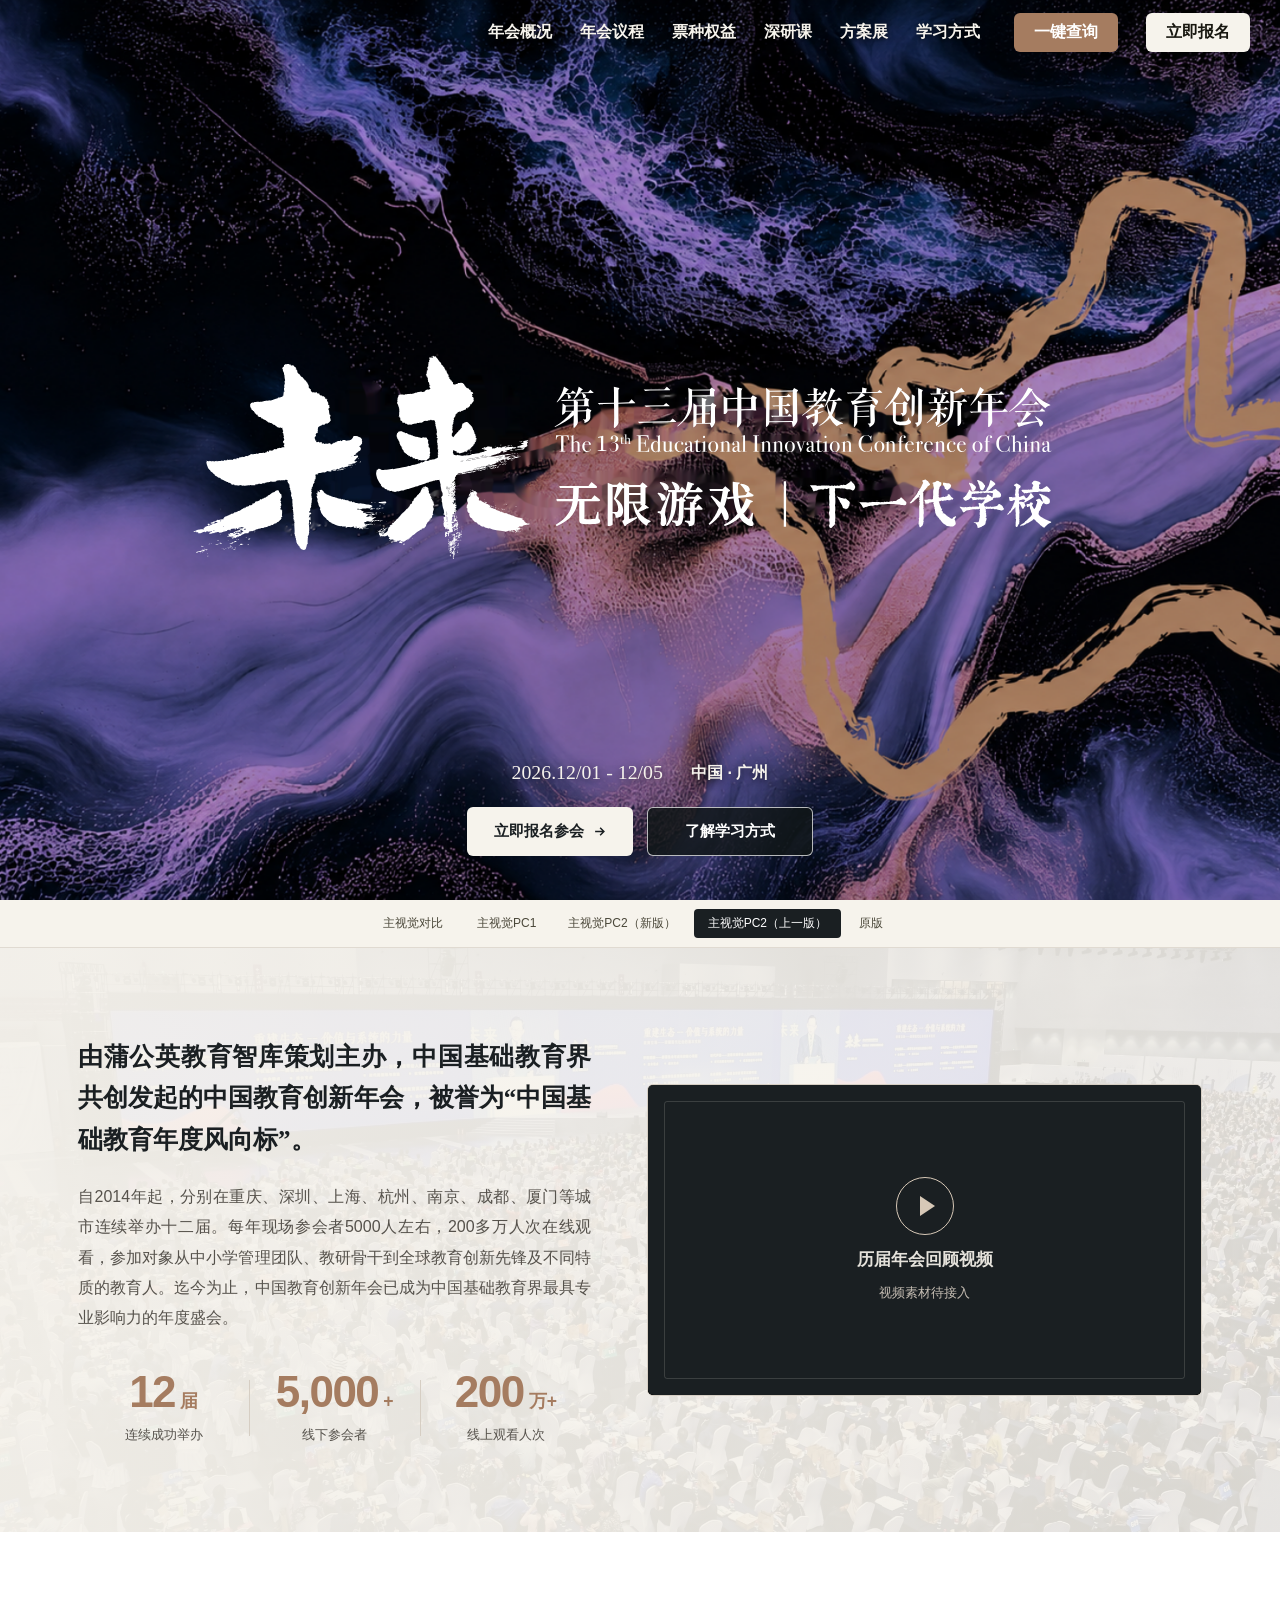
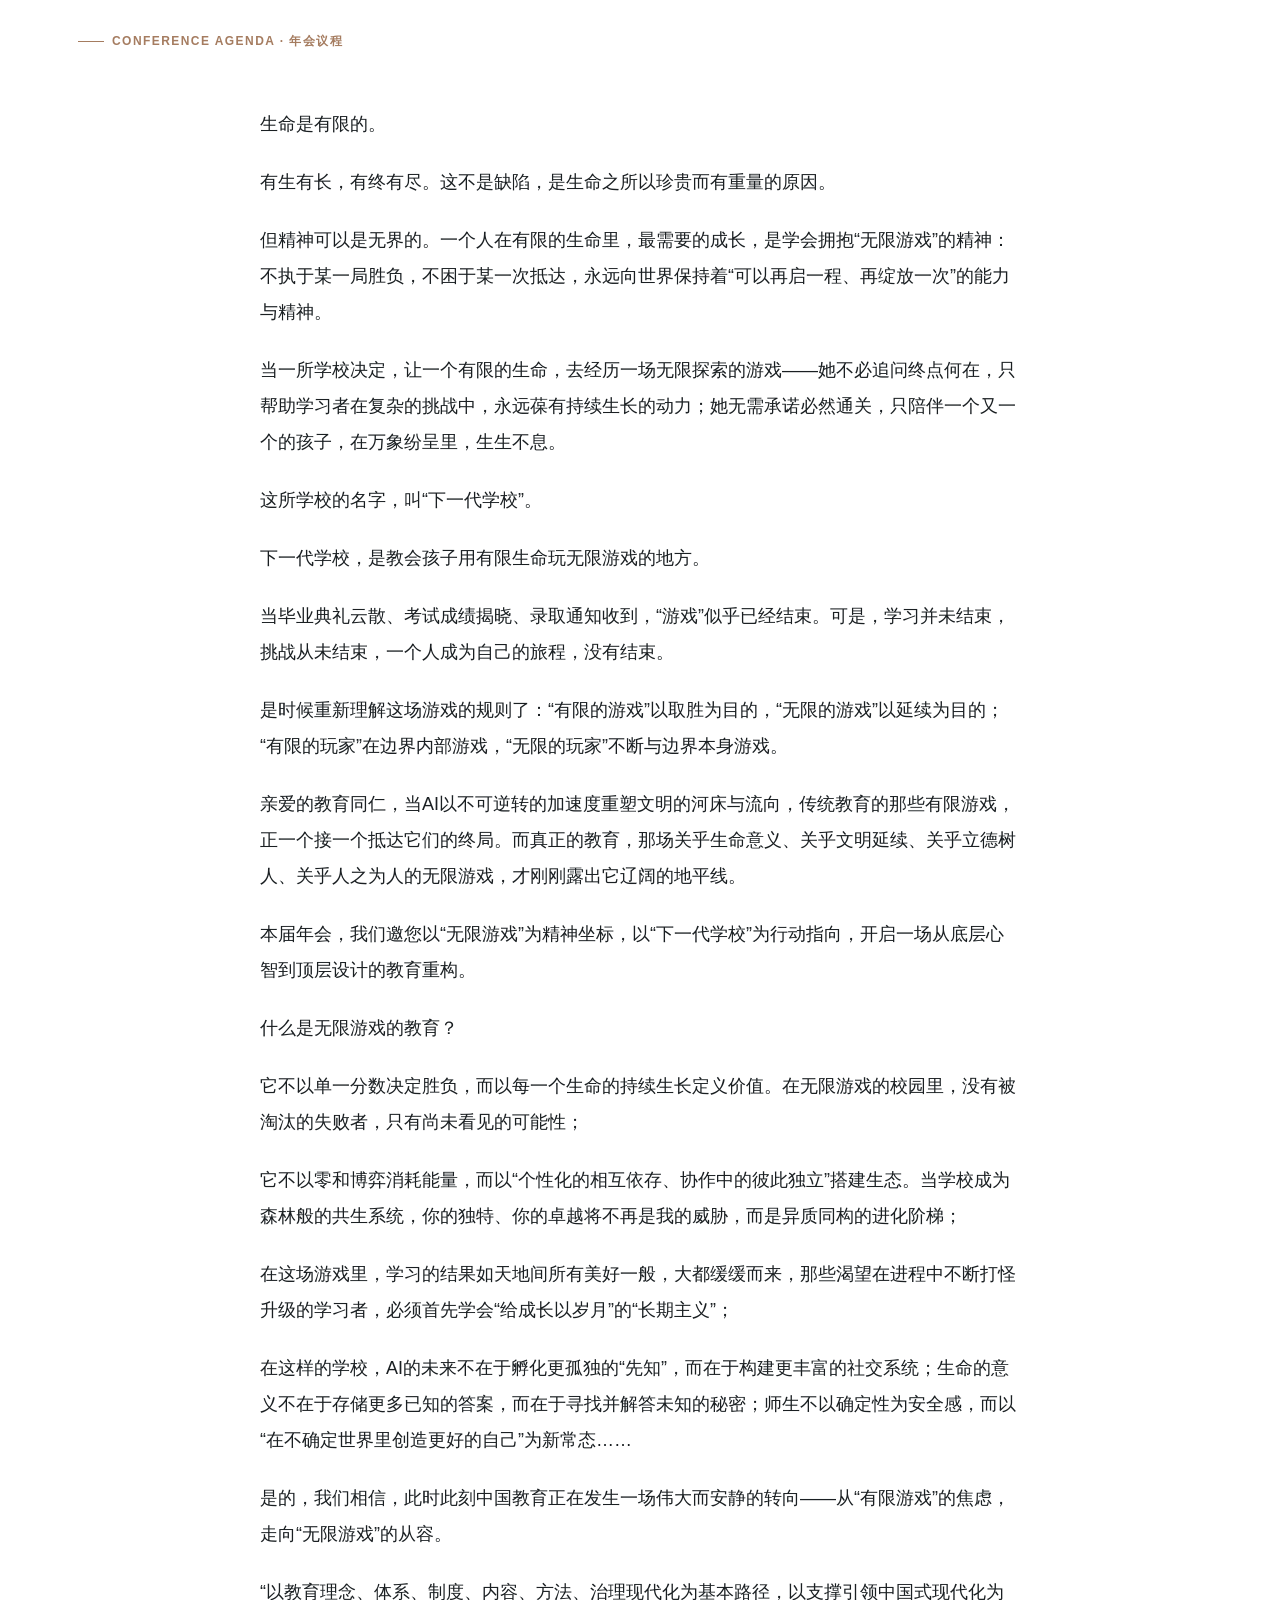
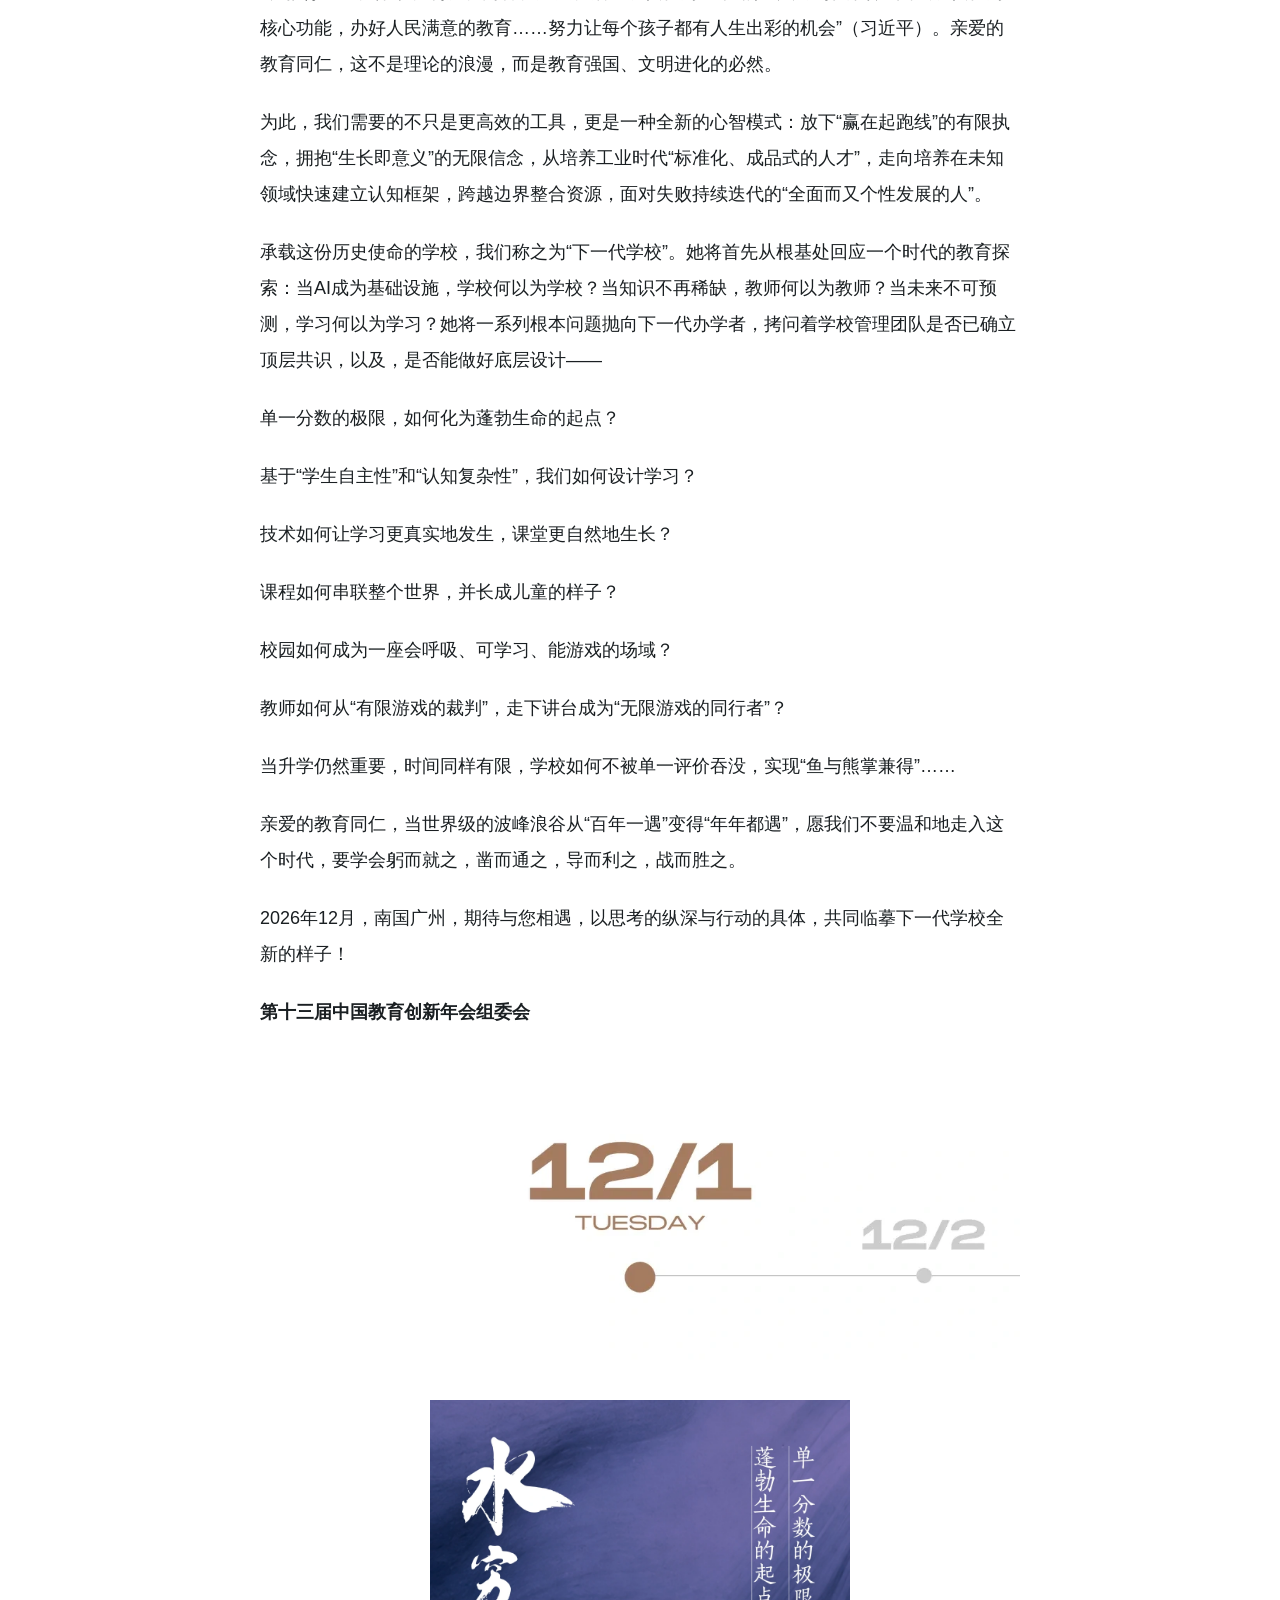
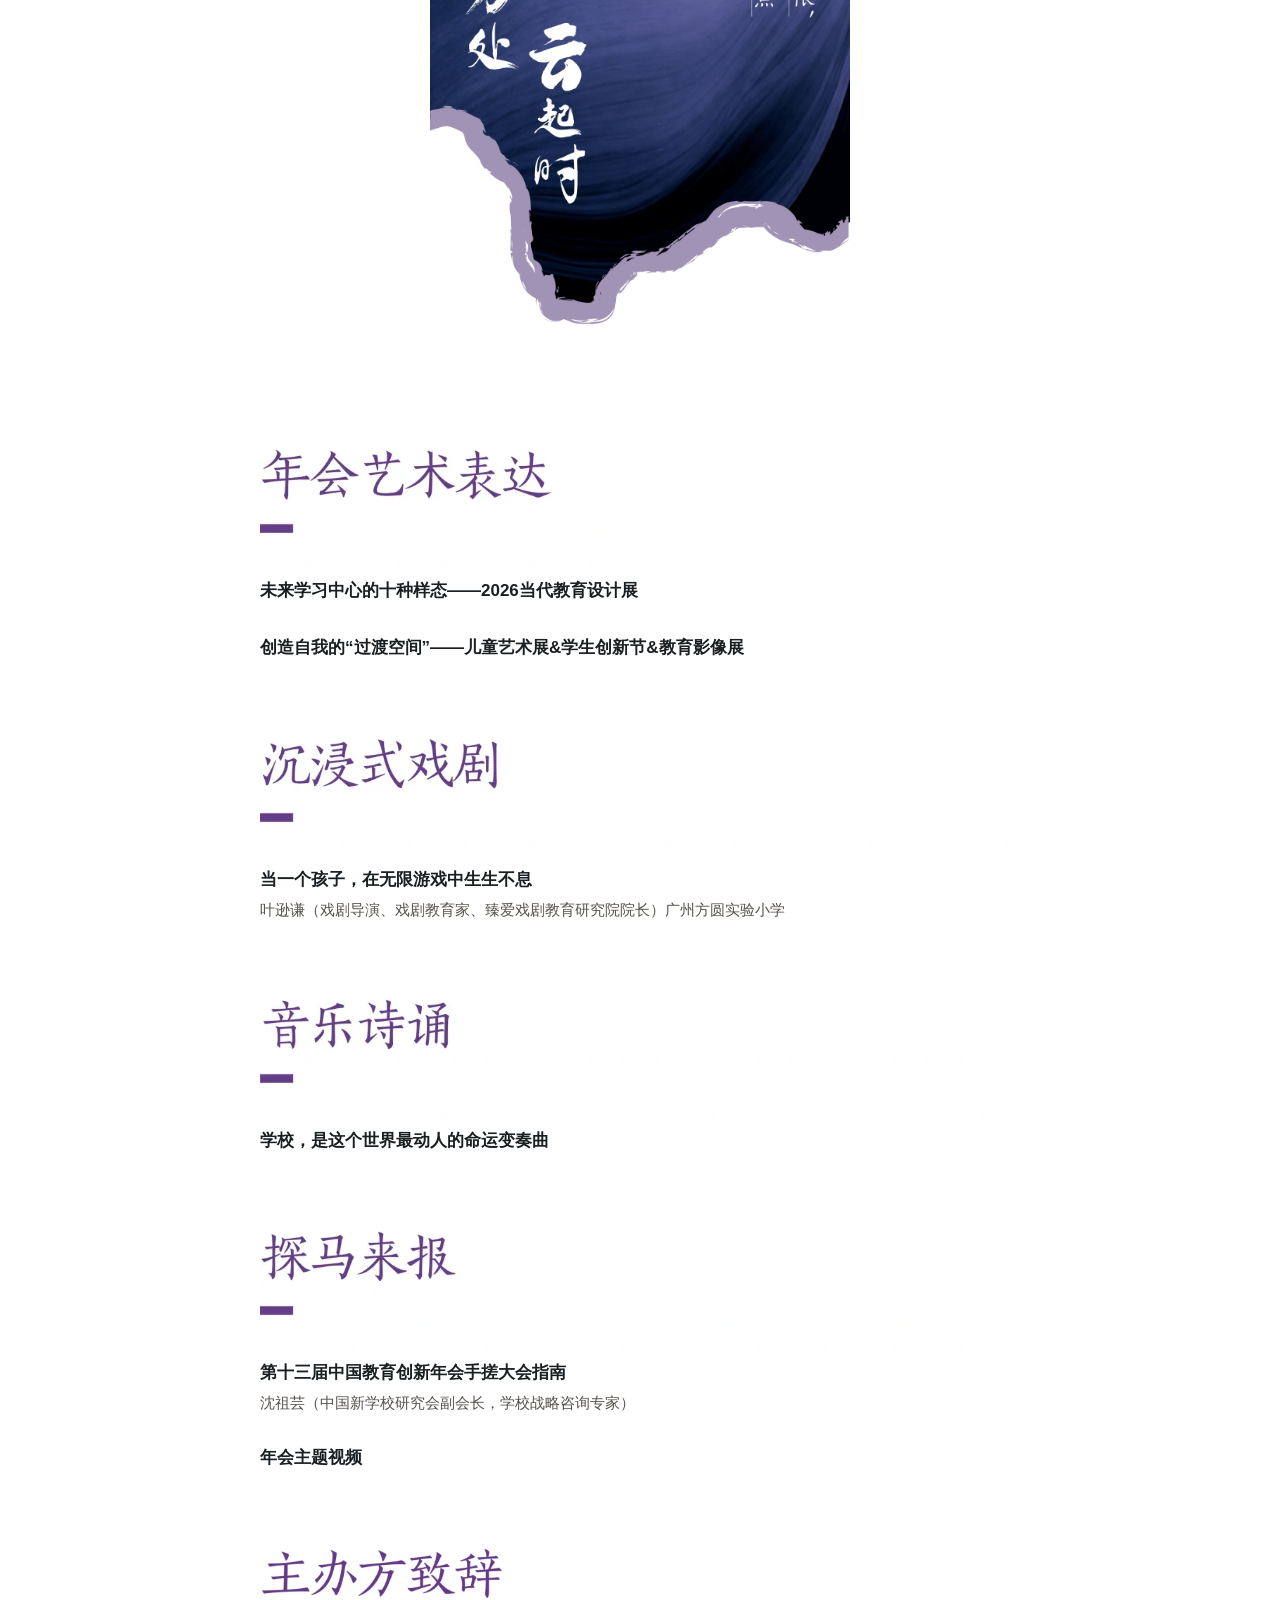
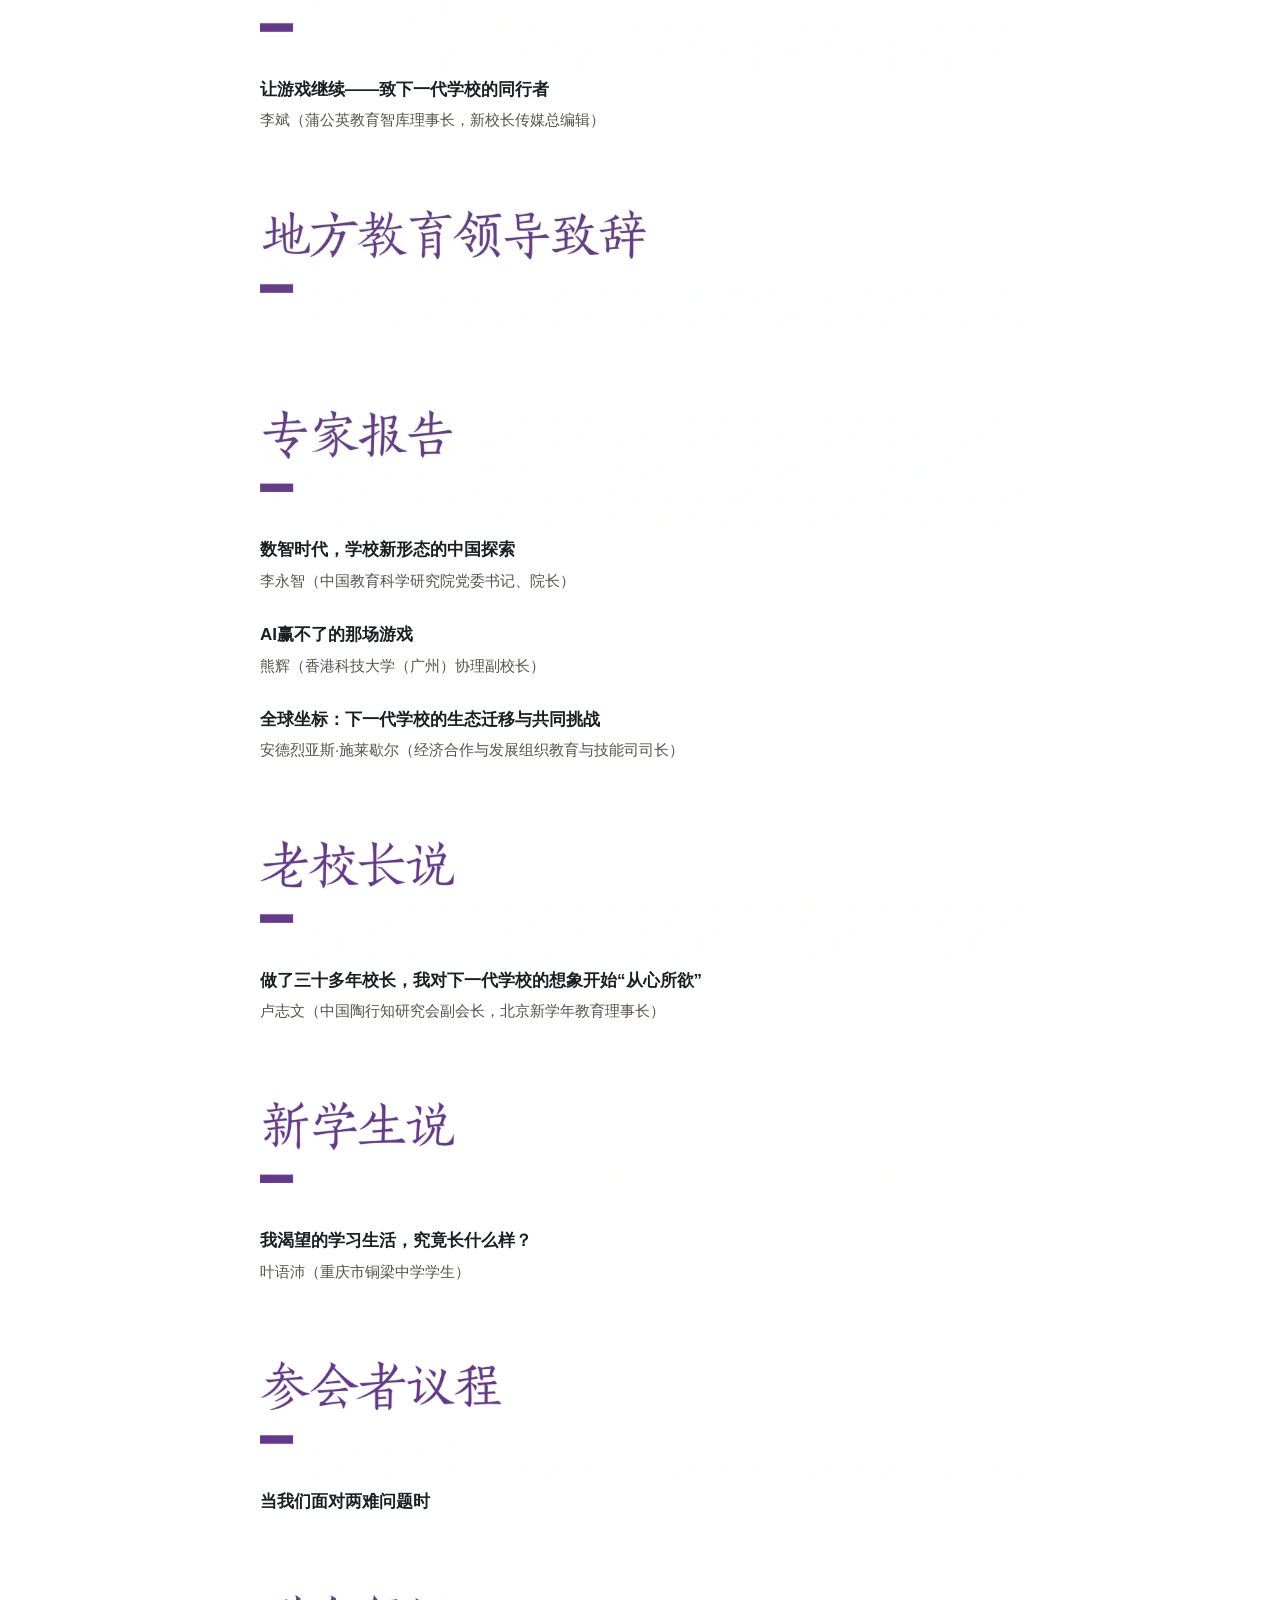
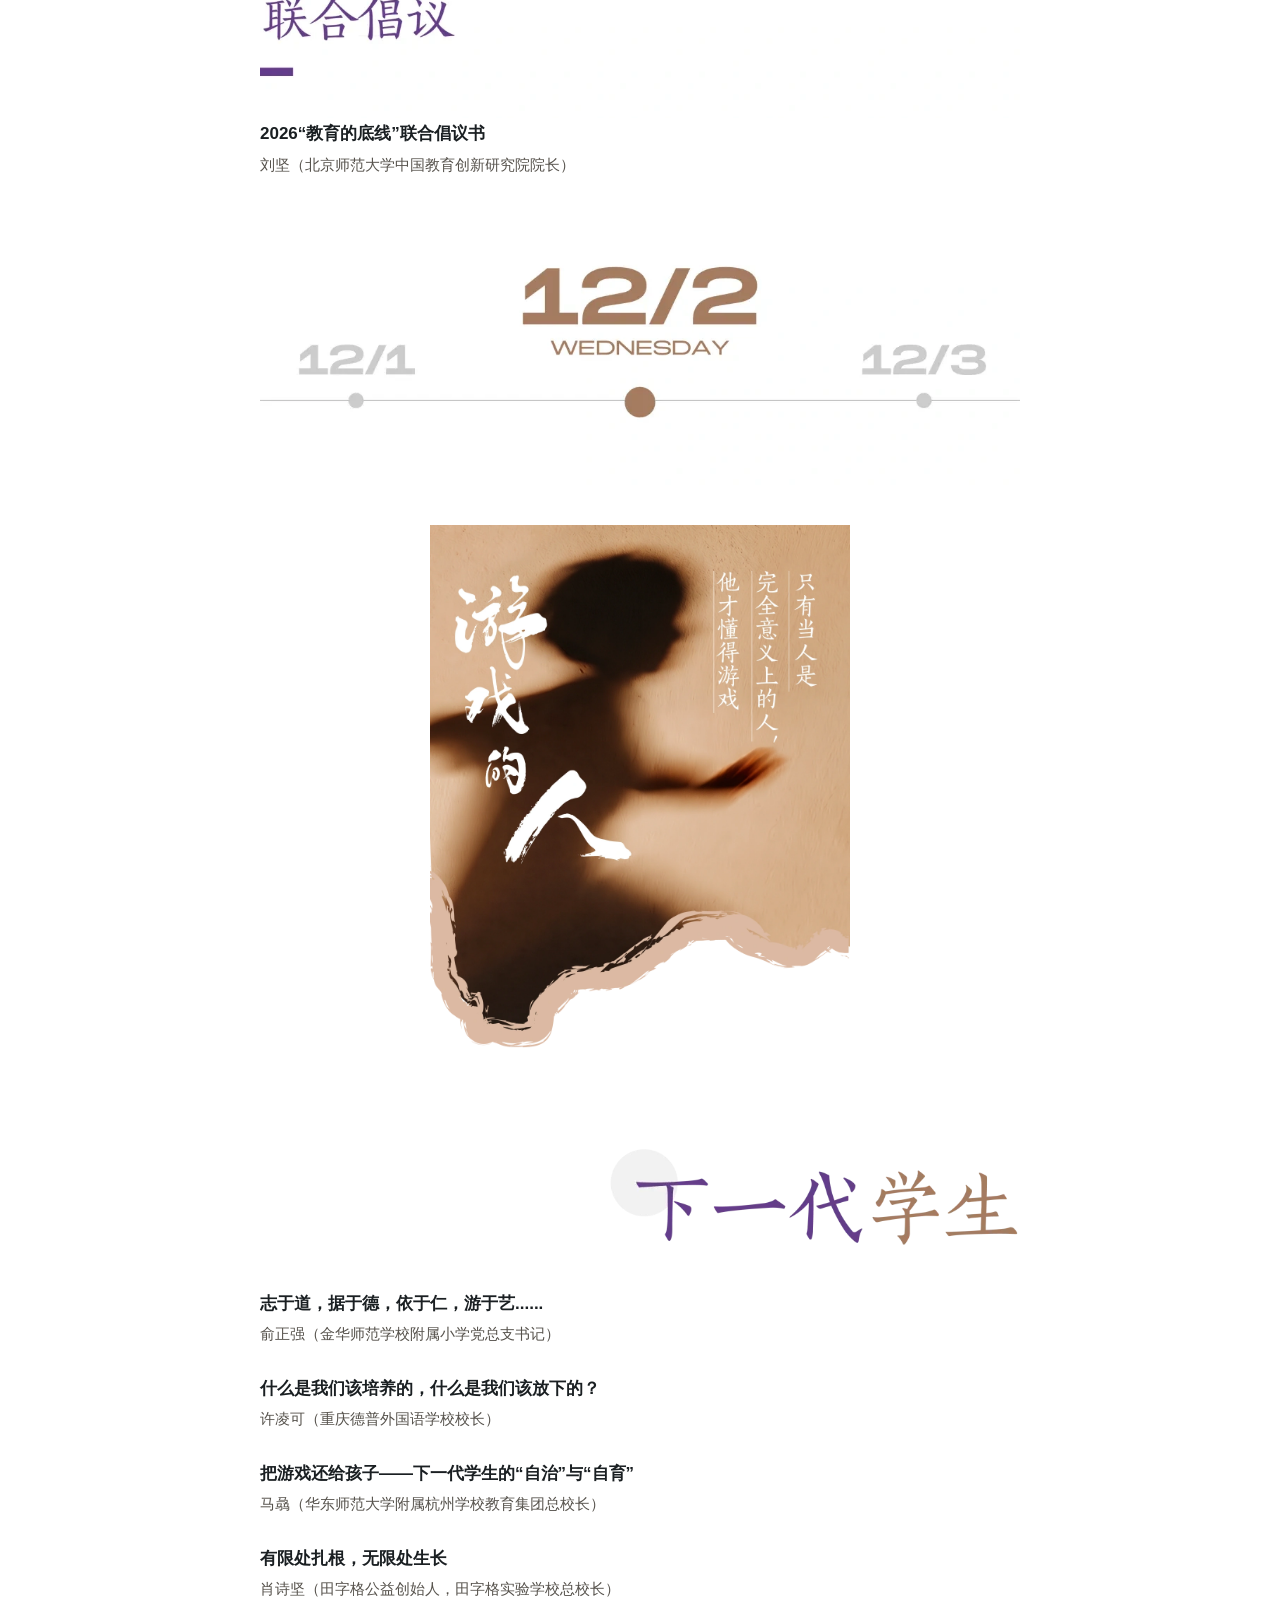
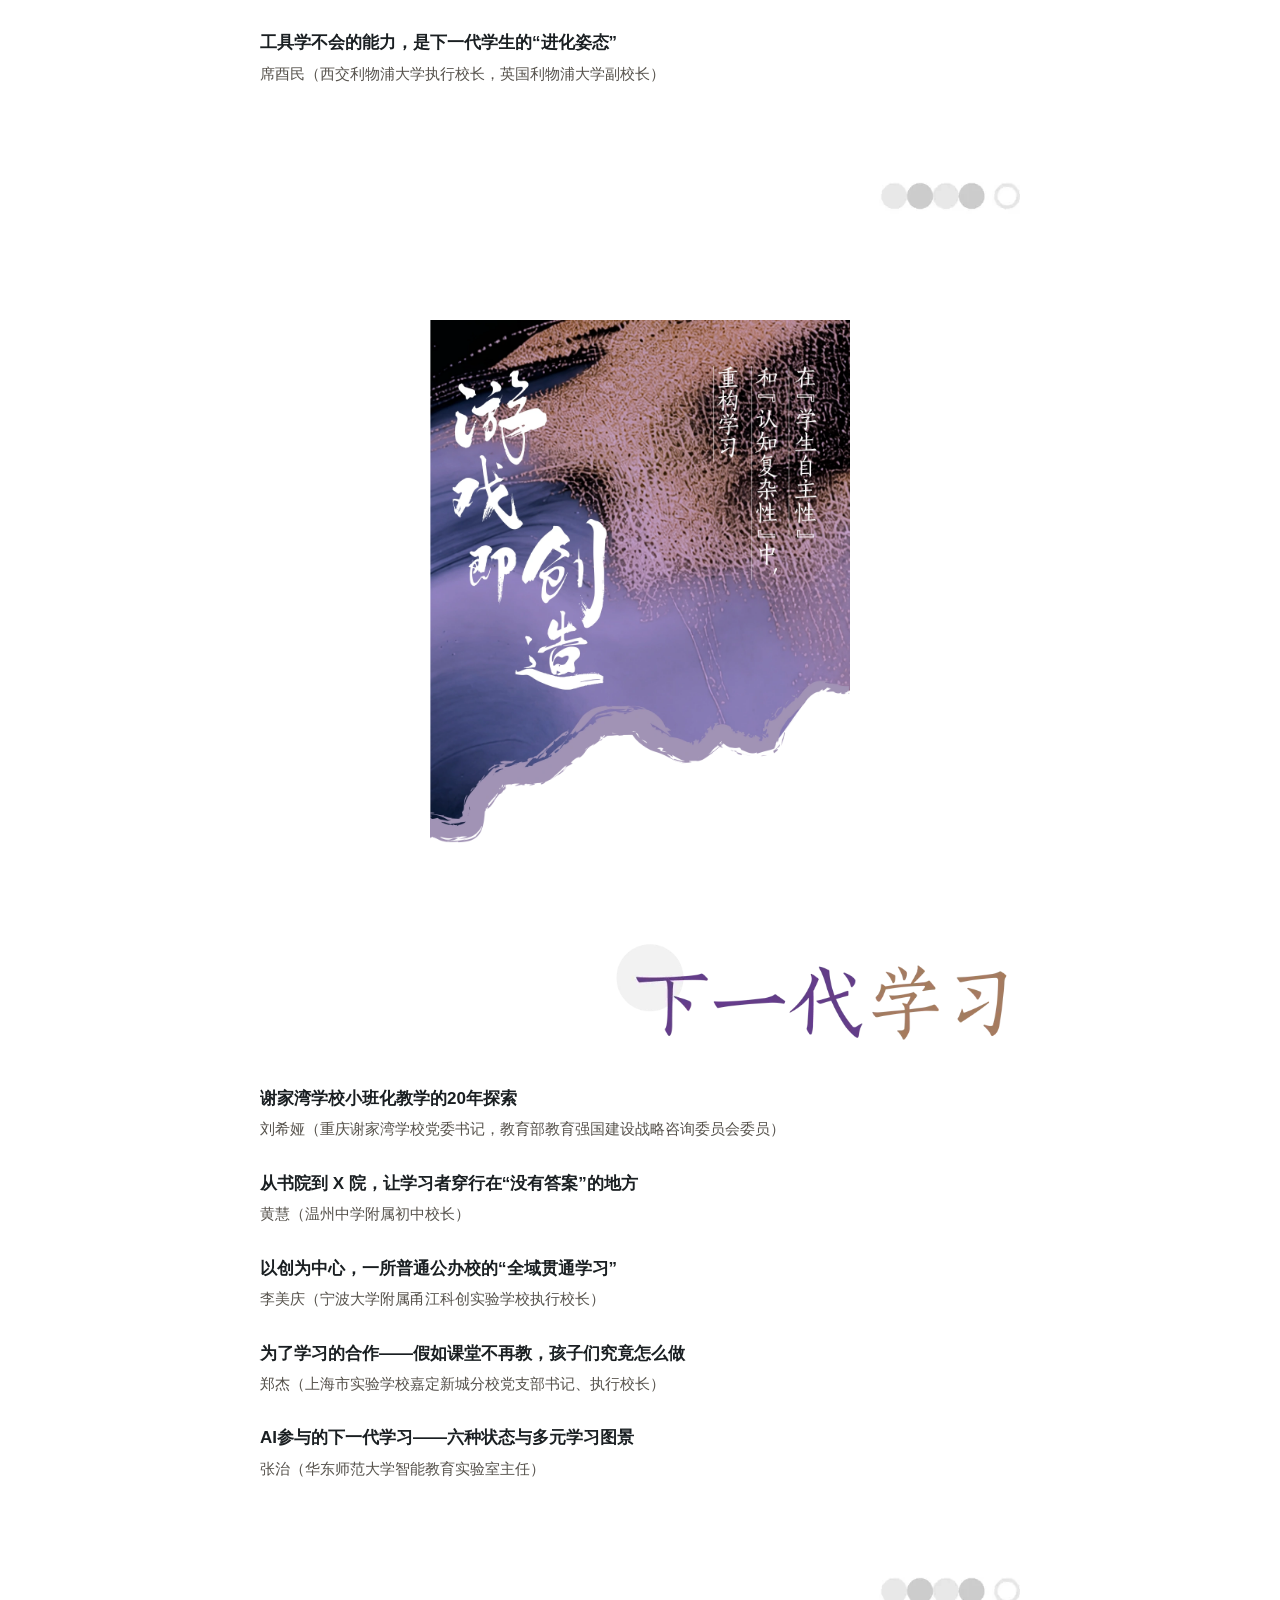
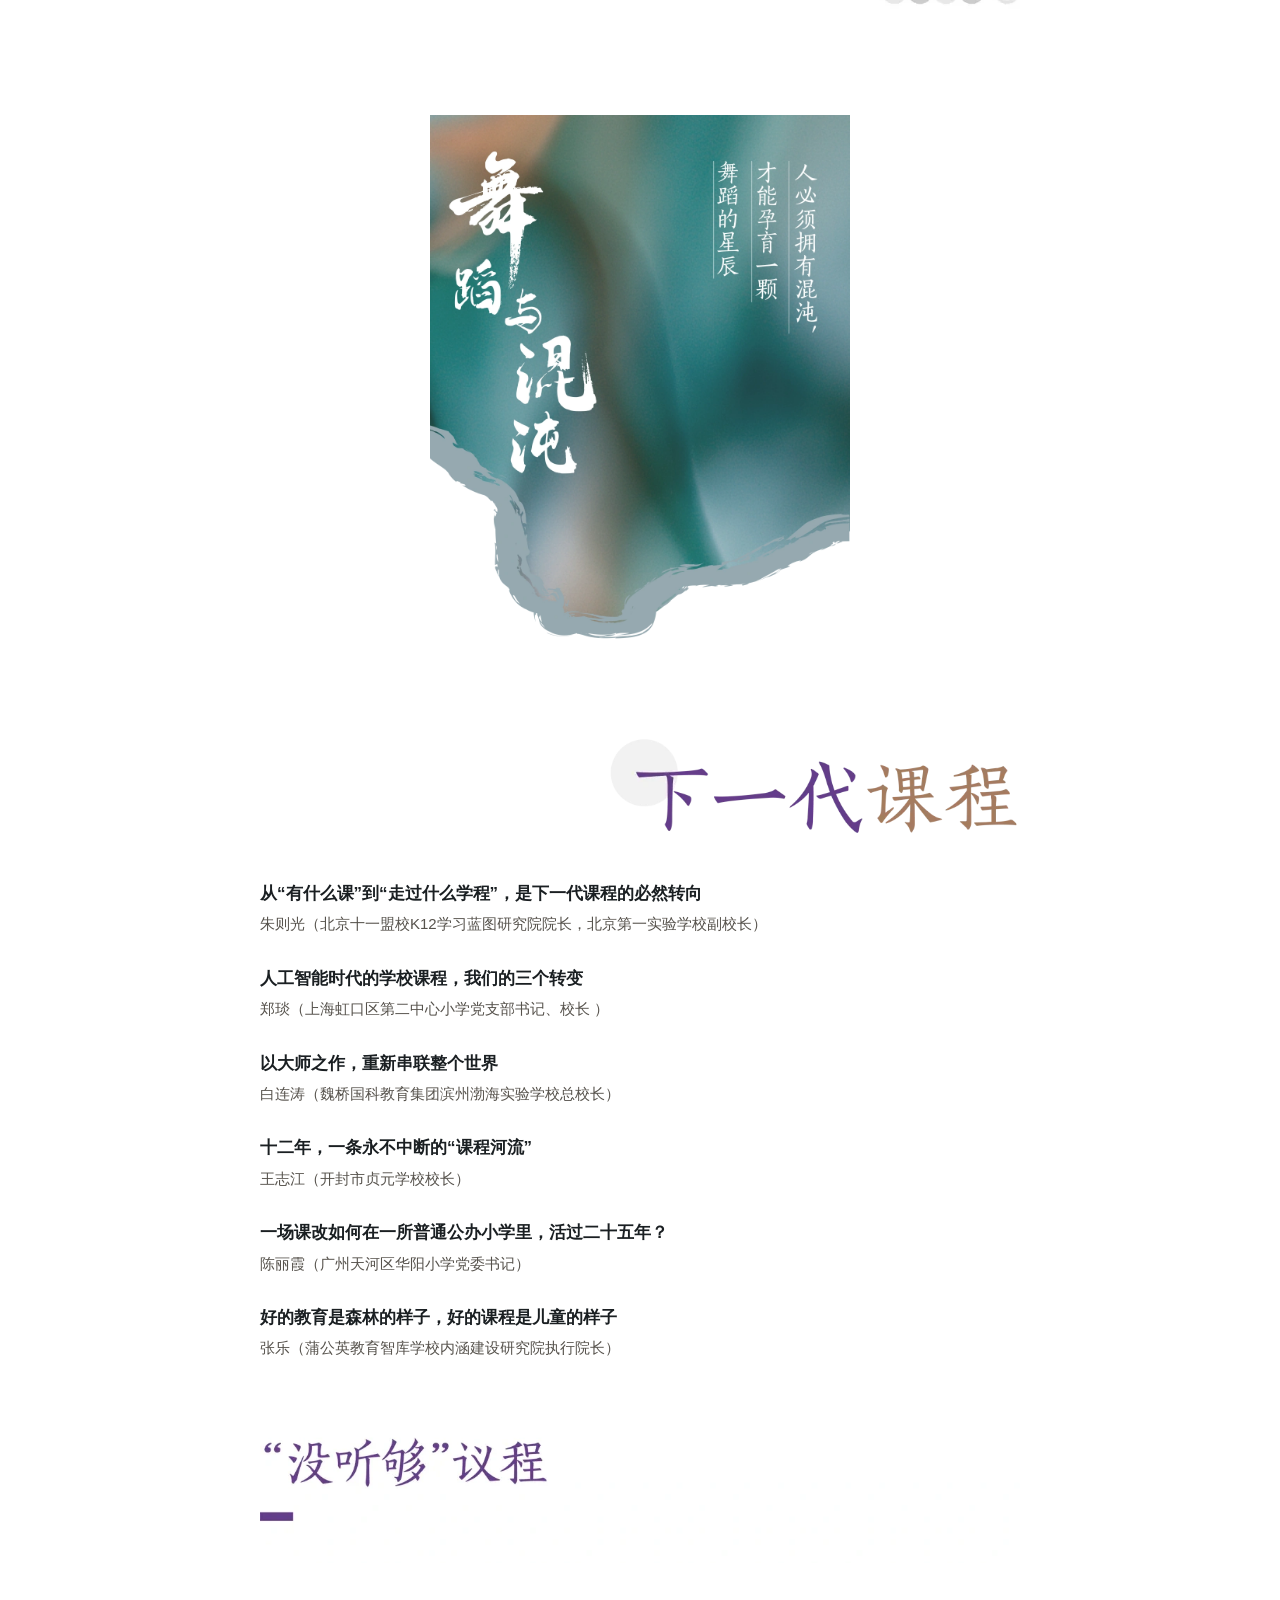
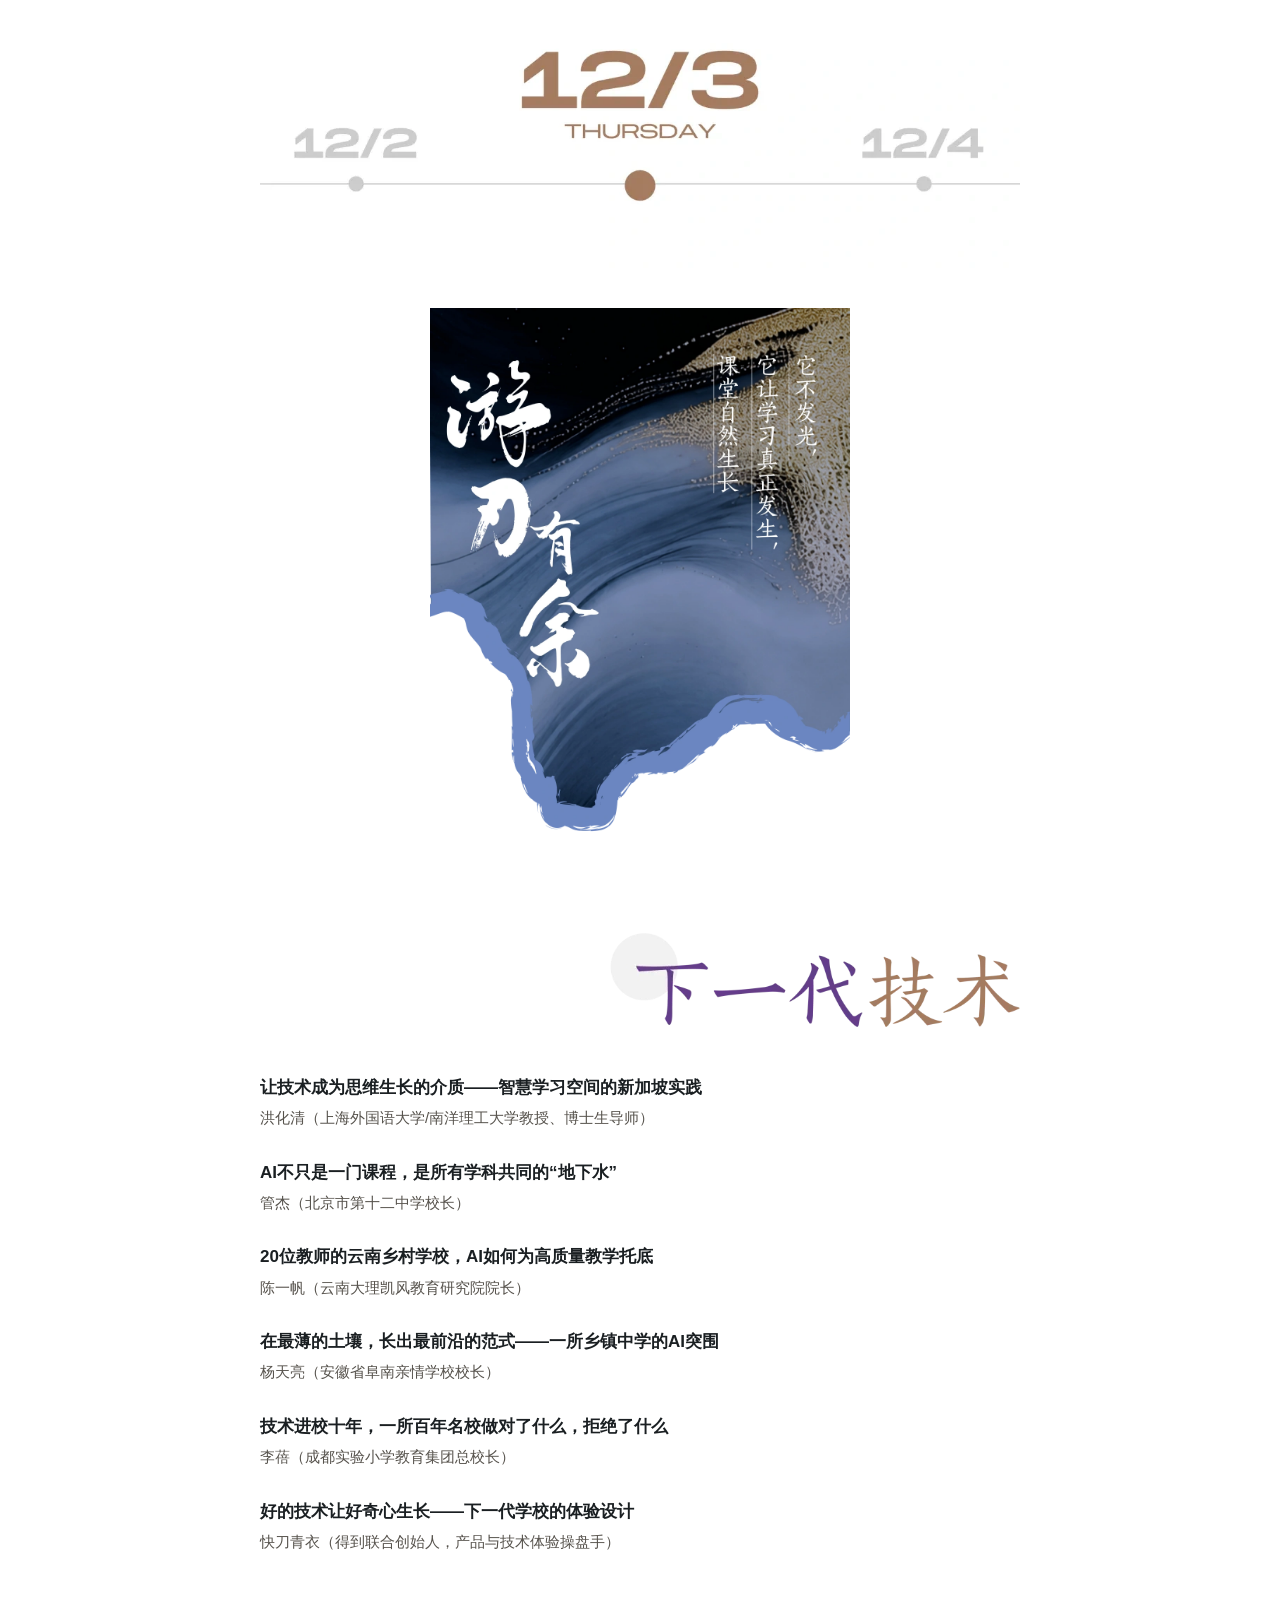
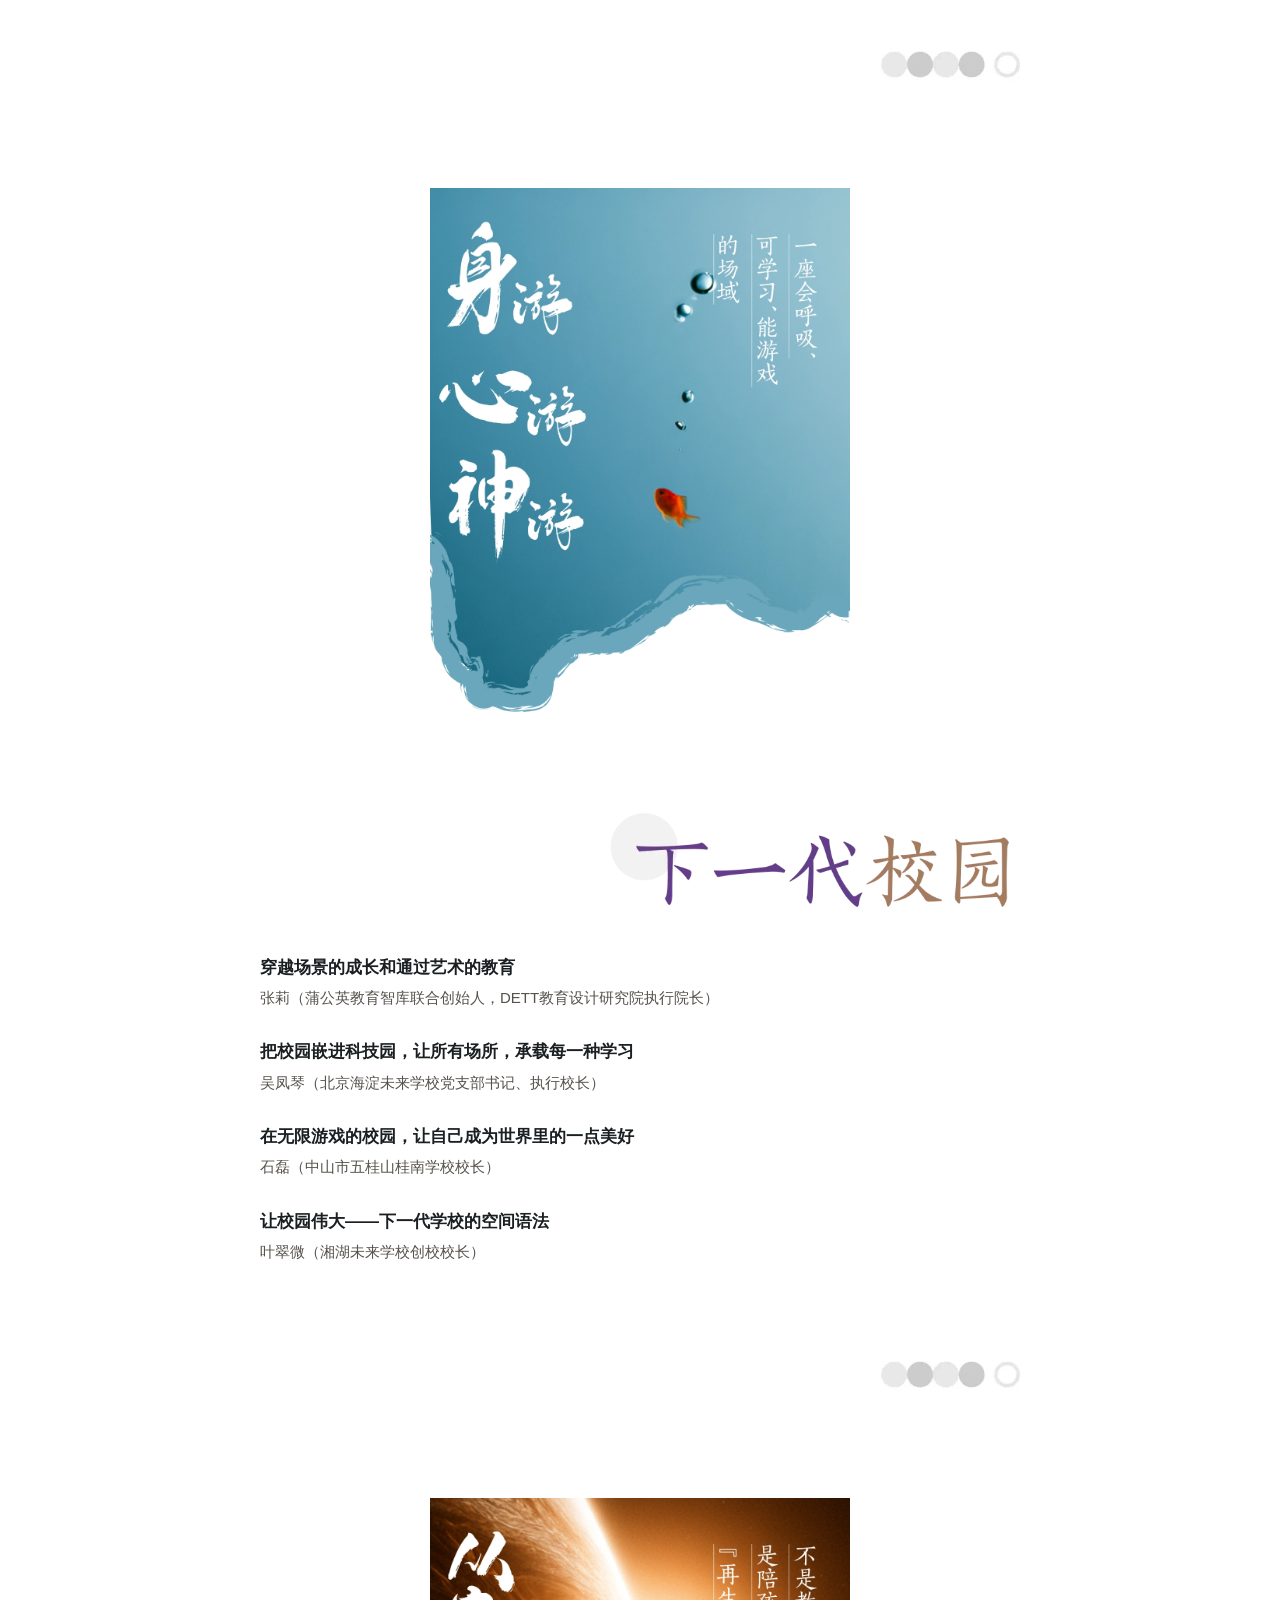
==== commit e0813a8d: "将年会议程前言字号统一增加2px" ====
--- a/index.html
+++ b/index.html
@@ -890,7 +890,7 @@
 <link rel="stylesheet" href="assets/key-visual.css?v=20260913-mobile-order">
 <script src="assets/key-visual.js?v=20260912-pc2-previous-sized"></script>
 <link rel="stylesheet" href="assets/brand-visual.css?v=20260913-nav-signup">
-<link rel="stylesheet" href="assets/main-forum.css?v=20260913-deep-panels">
+<link rel="stylesheet" href="assets/main-forum.css?v=20260913-intro-plus2">
 <link rel="stylesheet" href="assets/frontend-aligned.css?v=20260912-learning-white">
 <link rel="stylesheet" href="assets/footer.css?v=20260912">
 </head>
--- a/assets/main-forum.css
+++ b/assets/main-forum.css
@@ -2,7 +2,7 @@
 #agenda{background:#fff;}
 :is(#agenda,#deep) .program-intro,:is(#agenda,#deep) .program-body{max-width:760px;margin-left:auto;margin-right:auto;}
 :is(#agenda,#deep) .program-intro{margin-top:36px;margin-bottom:48px;}
-:is(#agenda,#deep) .program-intro p{margin:0 0 22px;font-size:16px;line-height:2;color:var(--text-primary);overflow-wrap:anywhere;}
+:is(#agenda,#deep) .program-intro p{margin:0 0 22px;font-size:18px;line-height:2;color:var(--text-primary);overflow-wrap:anywhere;}
 :is(#agenda,#deep) .program-art{margin:24px 0 0;}
 :is(#agenda,#deep) .program-art img{display:block;width:100%;height:auto;}
 :is(#agenda,#deep) .program-art-poster{max-width:420px;margin:40px auto 24px;}
@@ -14,7 +14,7 @@
 
 @media(max-width:760px){
  :is(#agenda,#deep) .program-intro{margin-top:24px;margin-bottom:32px;}
- :is(#agenda,#deep) .program-intro p{font-size:15px;line-height:1.95;margin-bottom:20px;}
+ :is(#agenda,#deep) .program-intro p{font-size:17px;line-height:1.95;margin-bottom:20px;}
  :is(#agenda,#deep) .program-art-poster{max-width:340px;margin-top:28px;}
  :is(#agenda,#deep) .program-topic{font-size:16px;}
  :is(#agenda,#deep) .program-speaker{font-size:14px;}
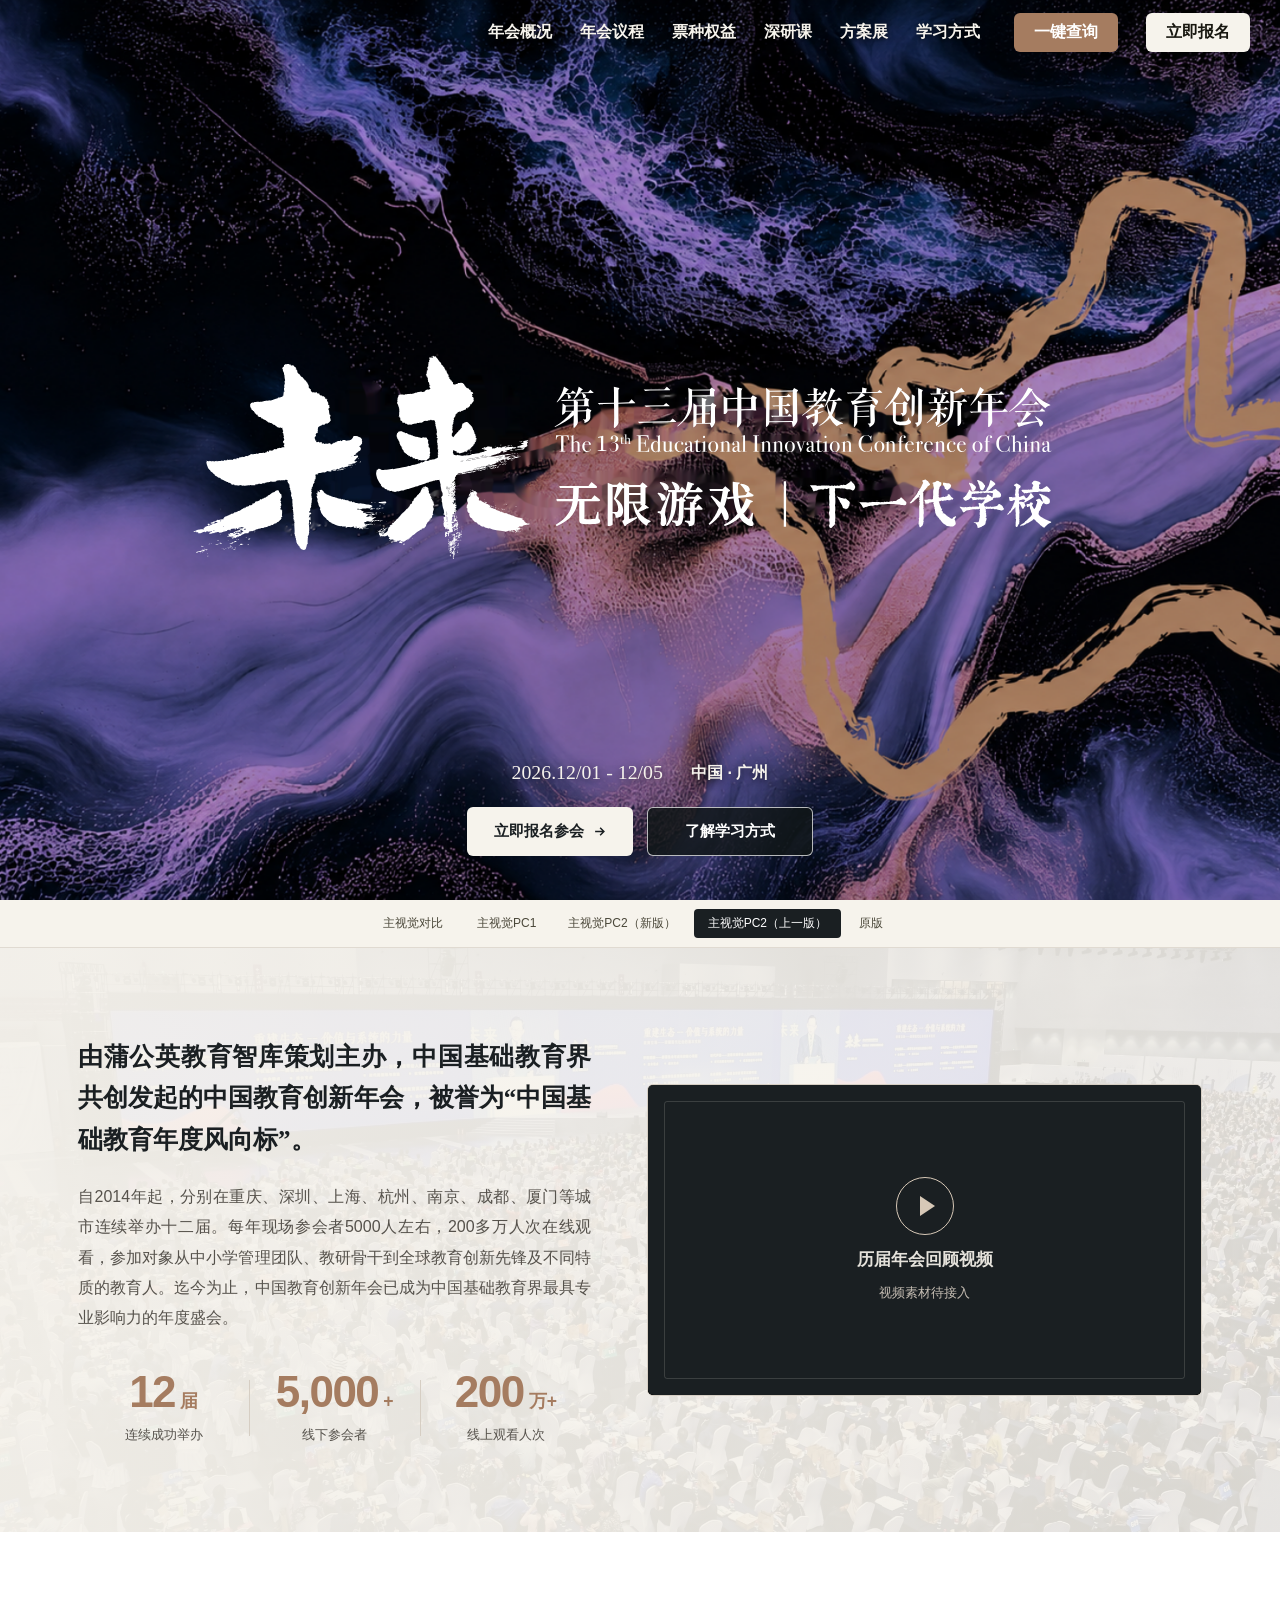
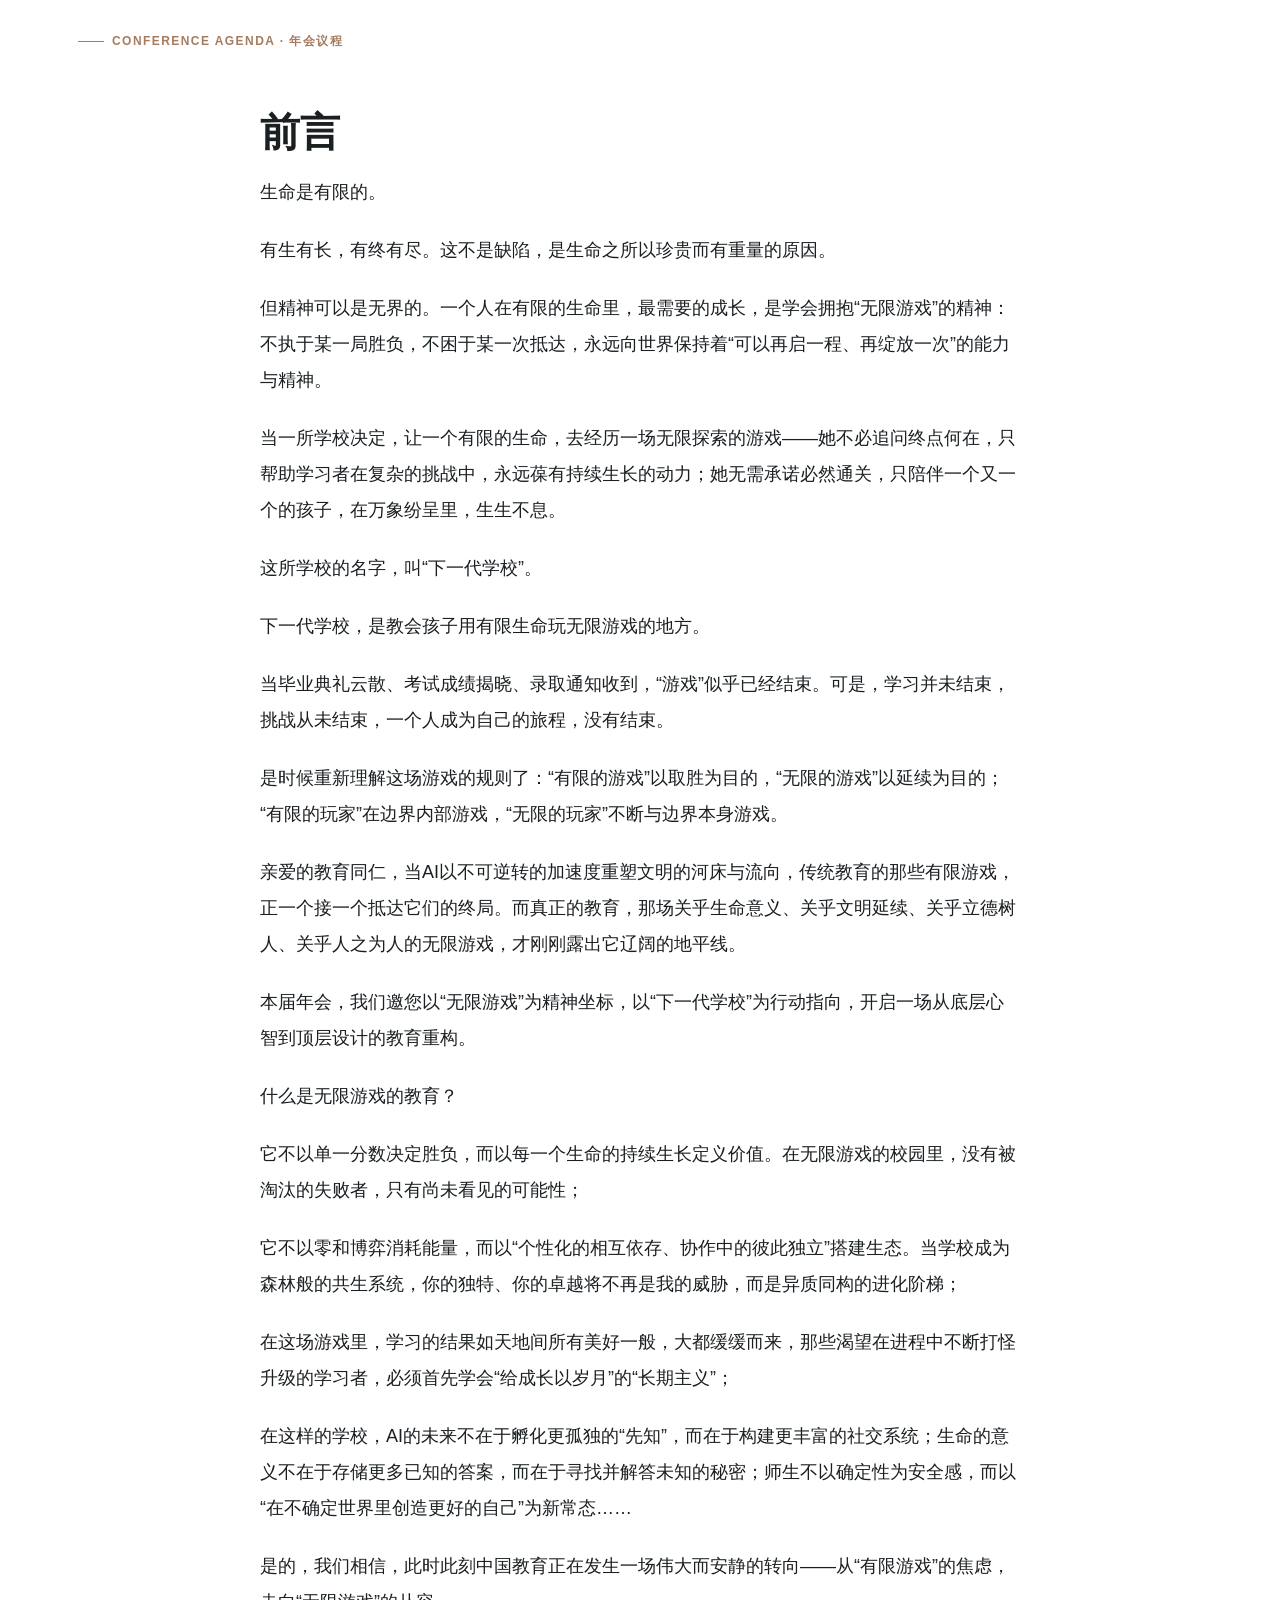
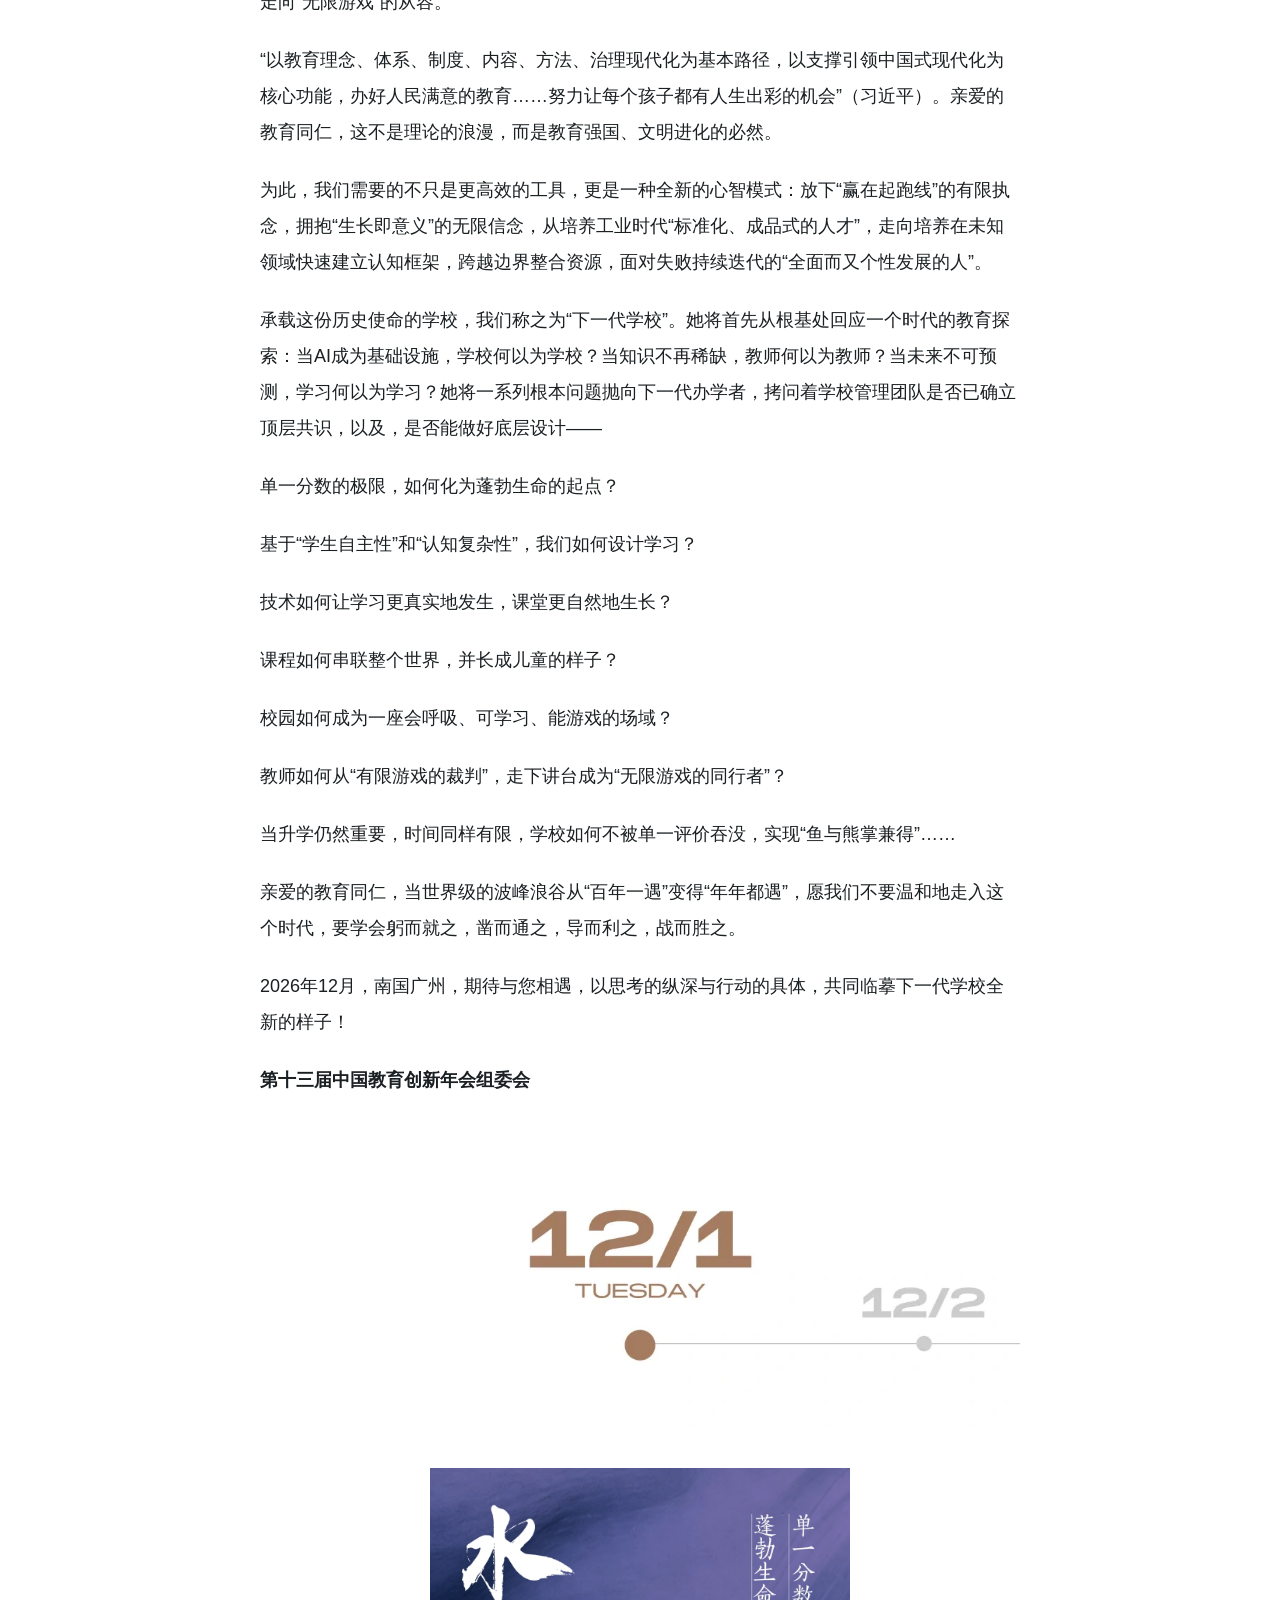
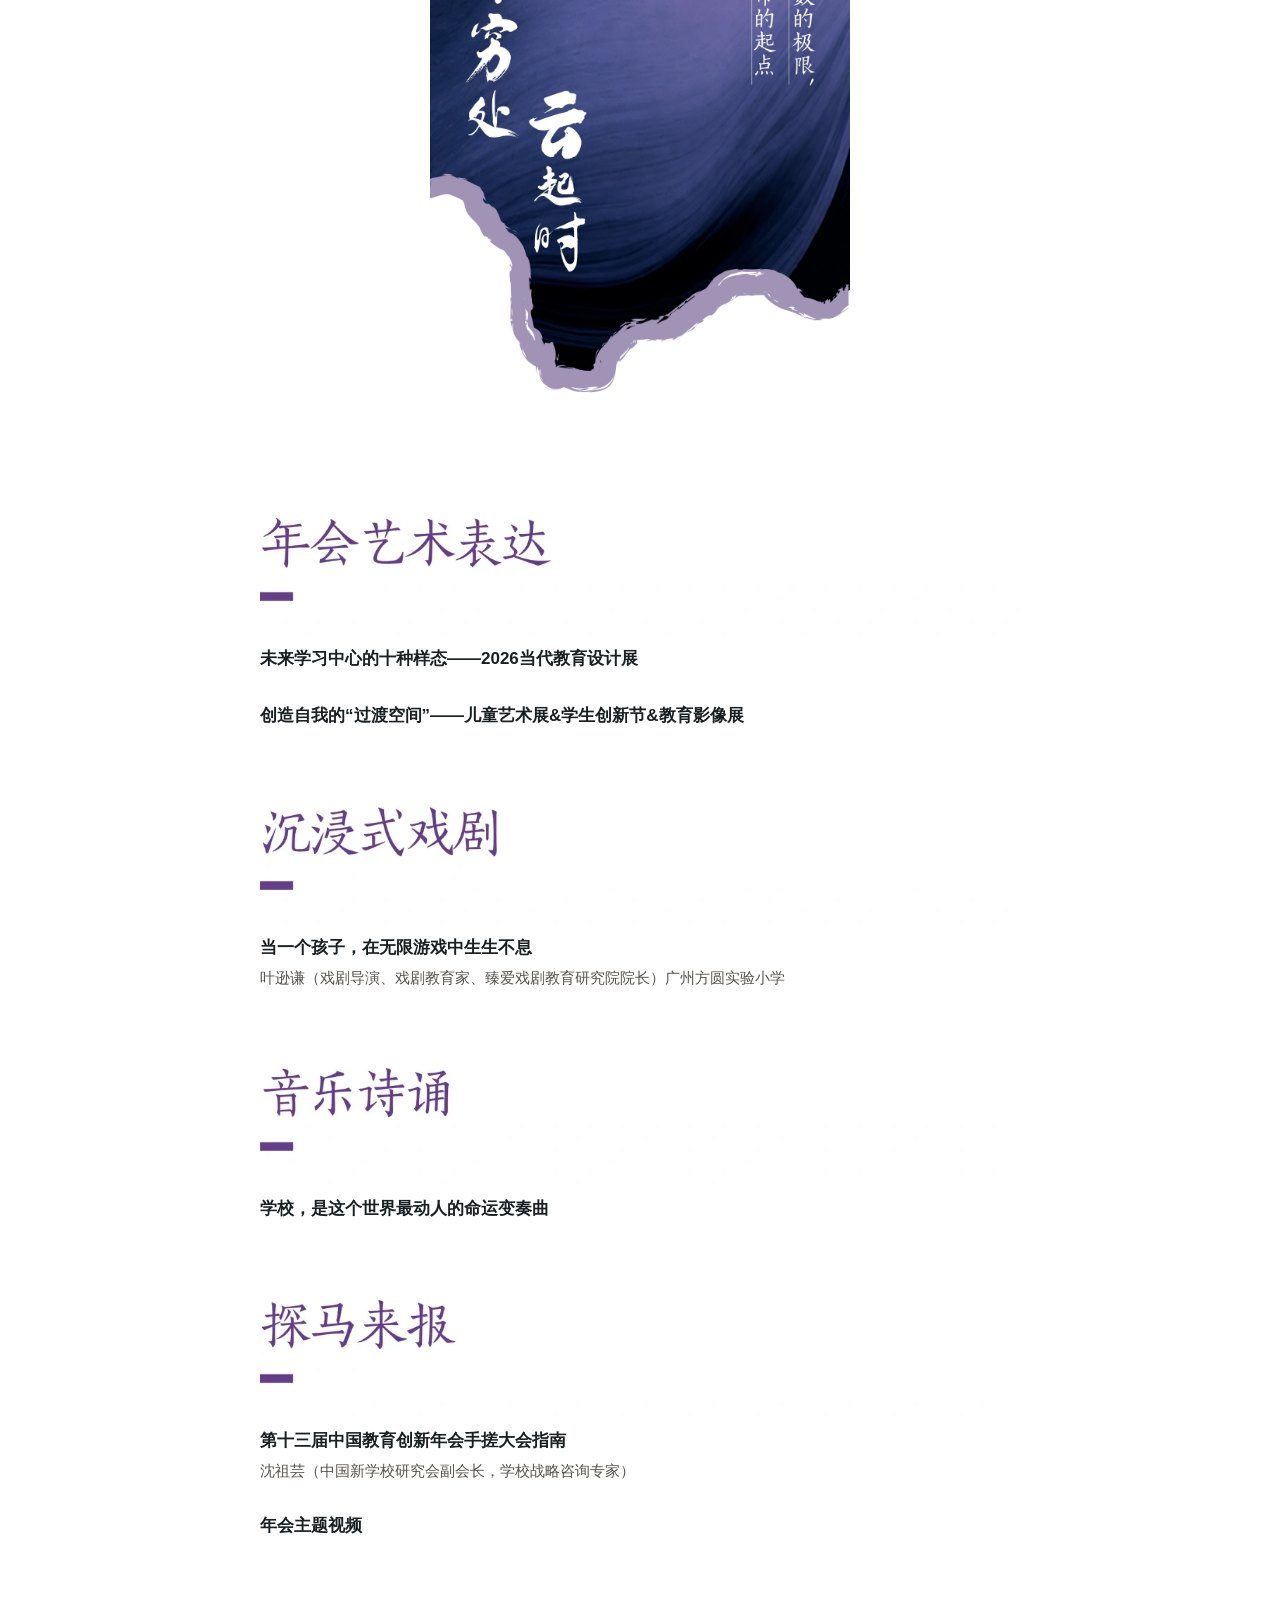
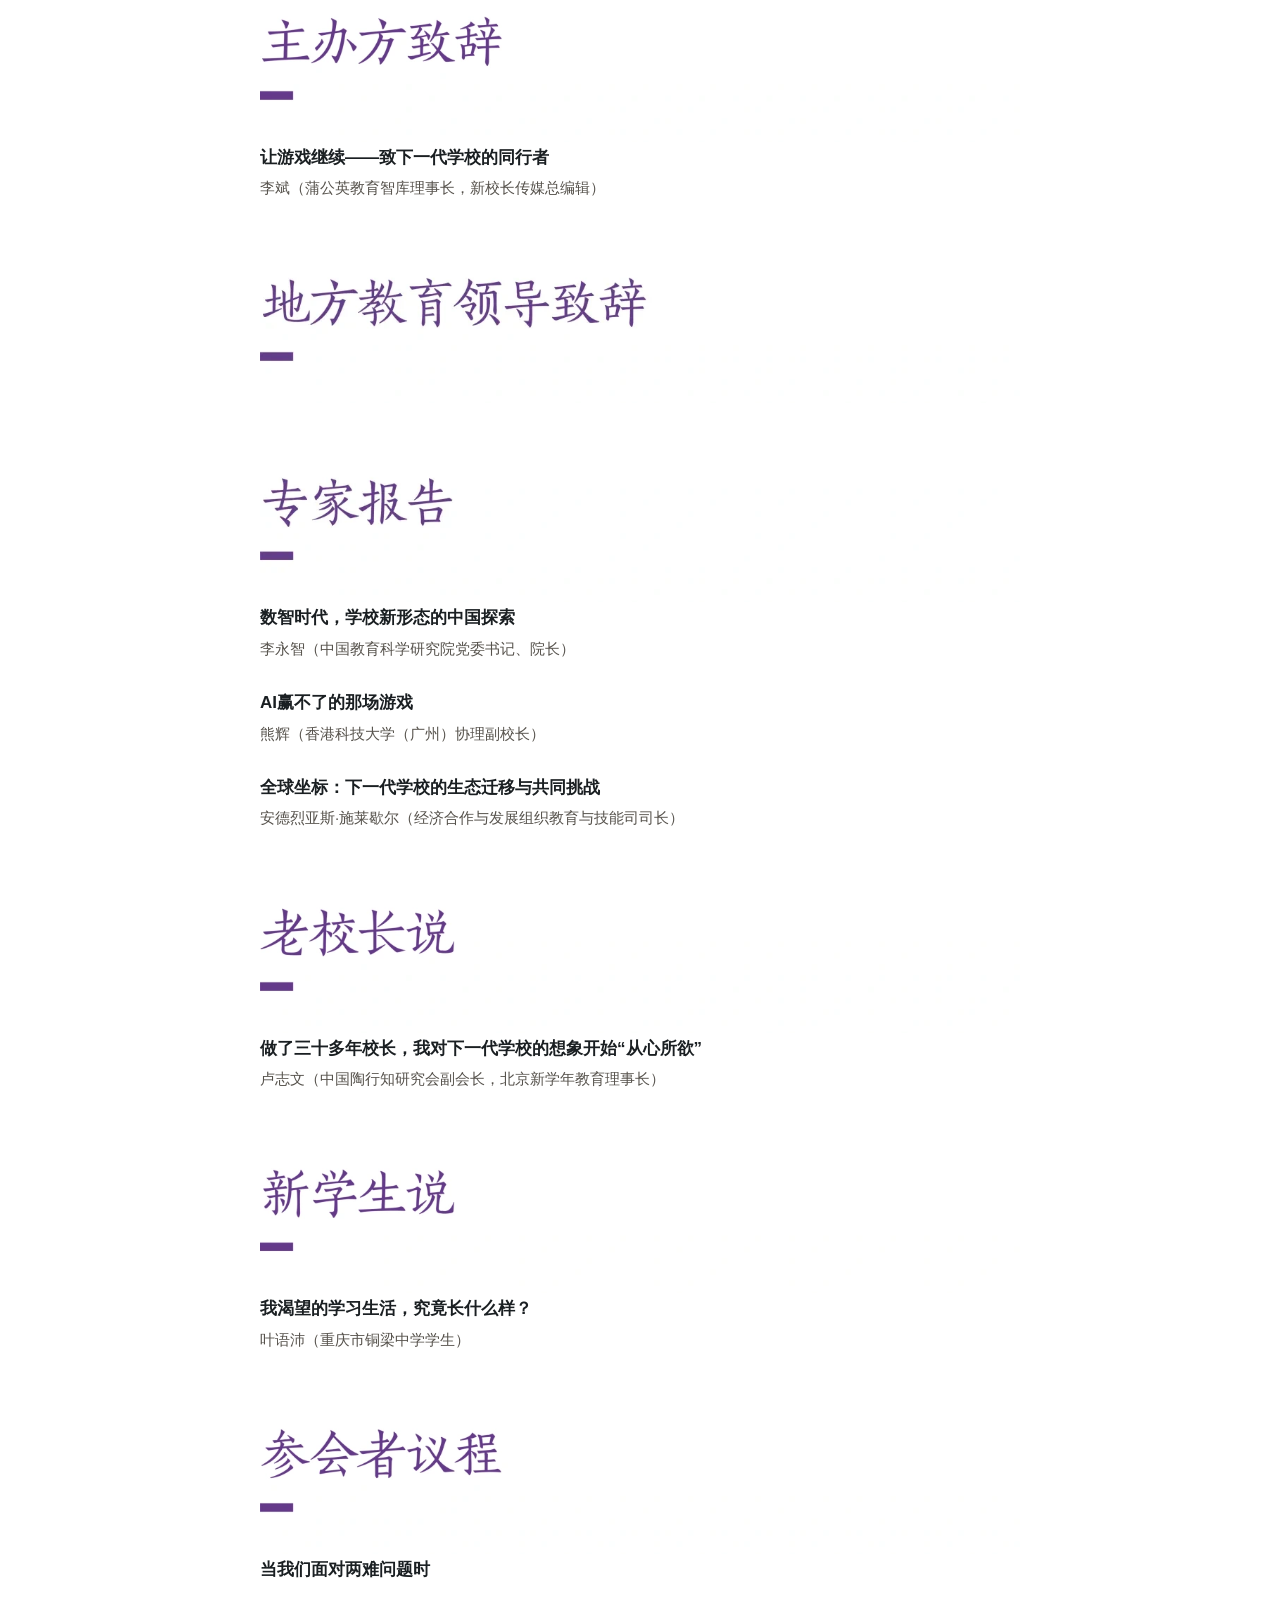
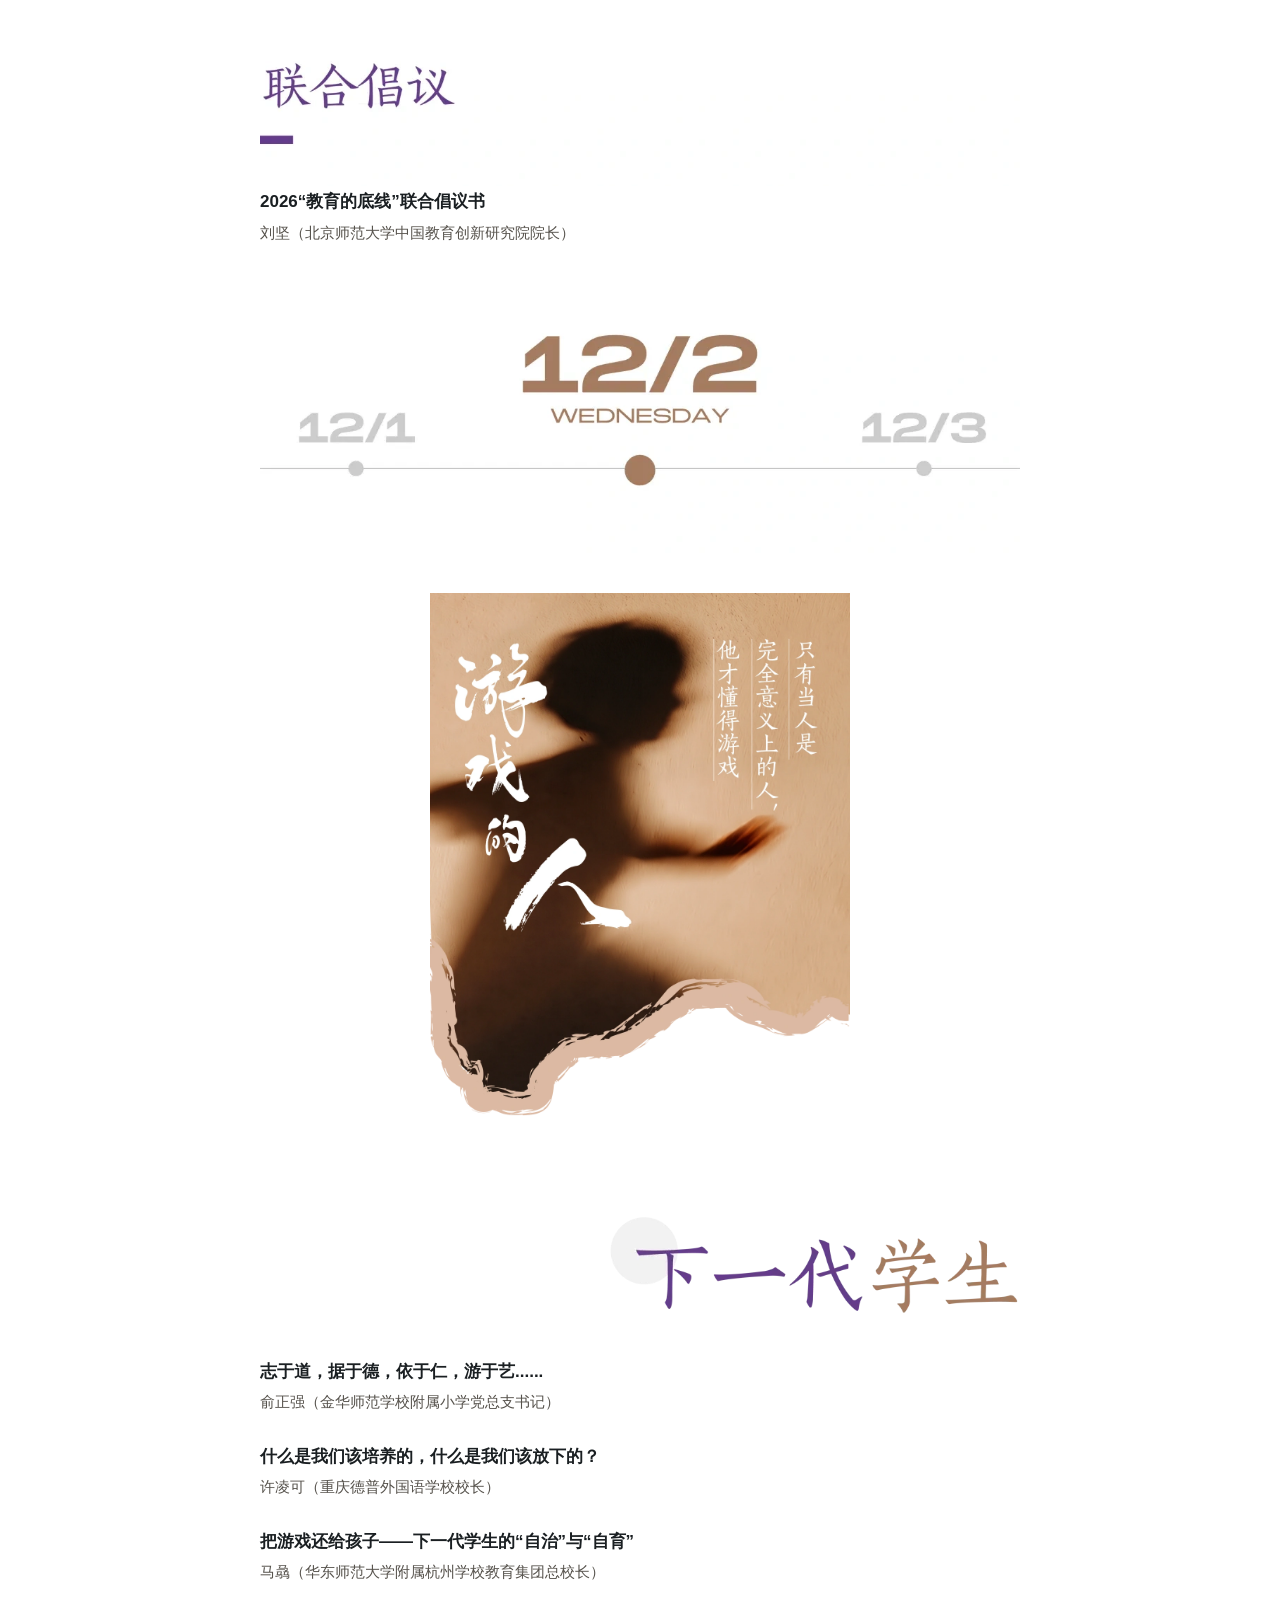
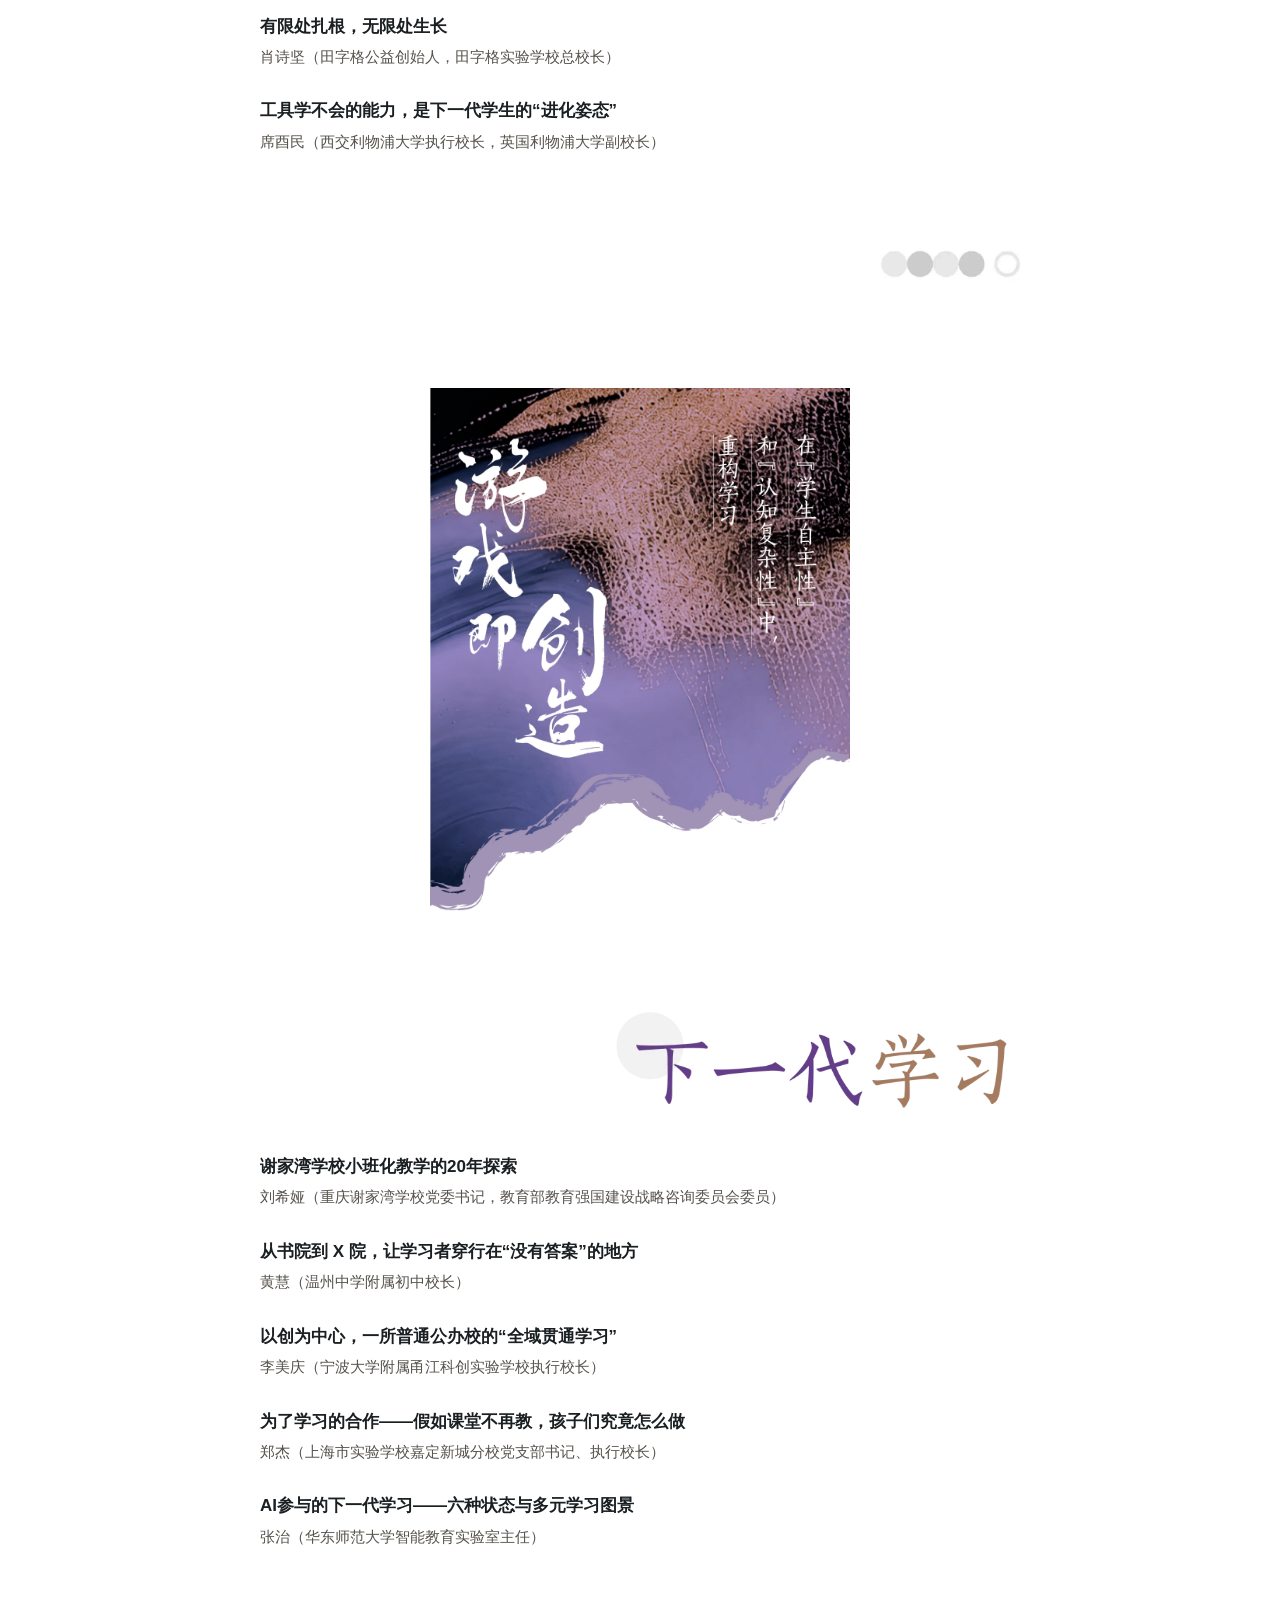
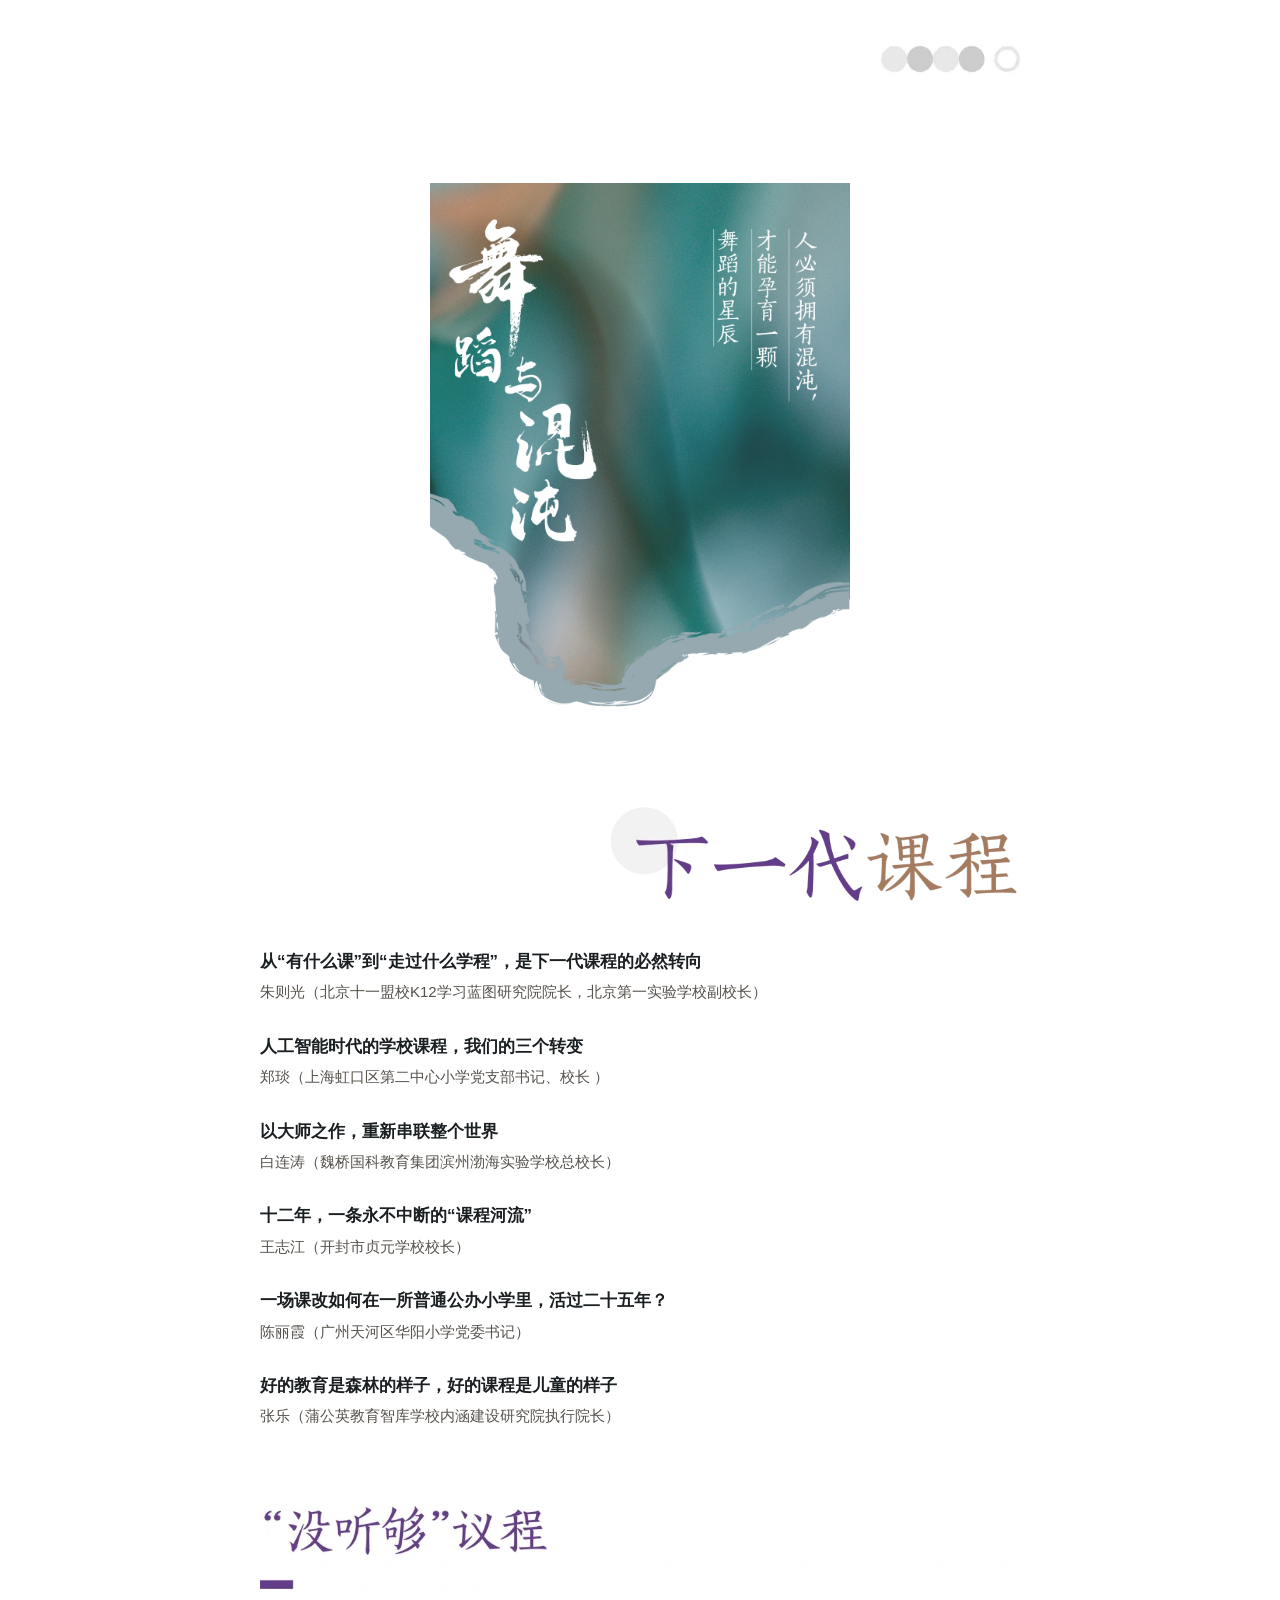
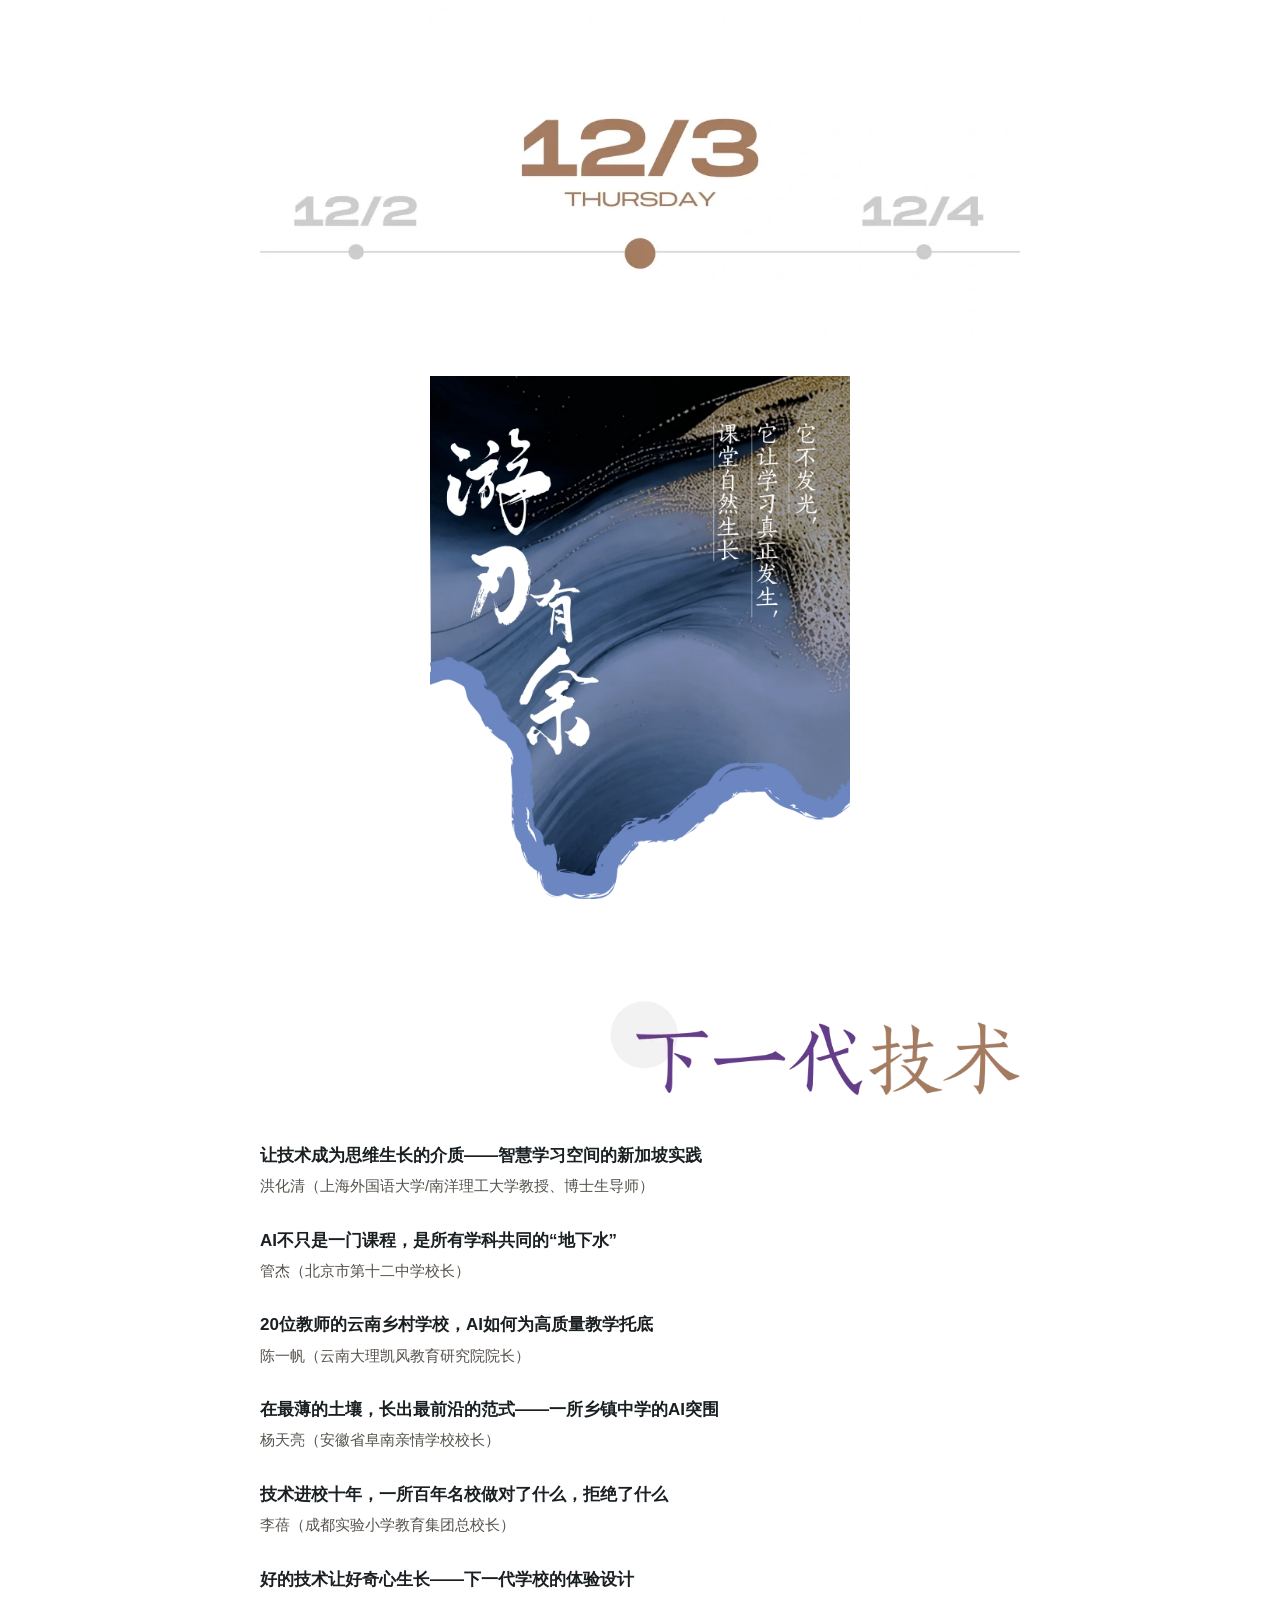
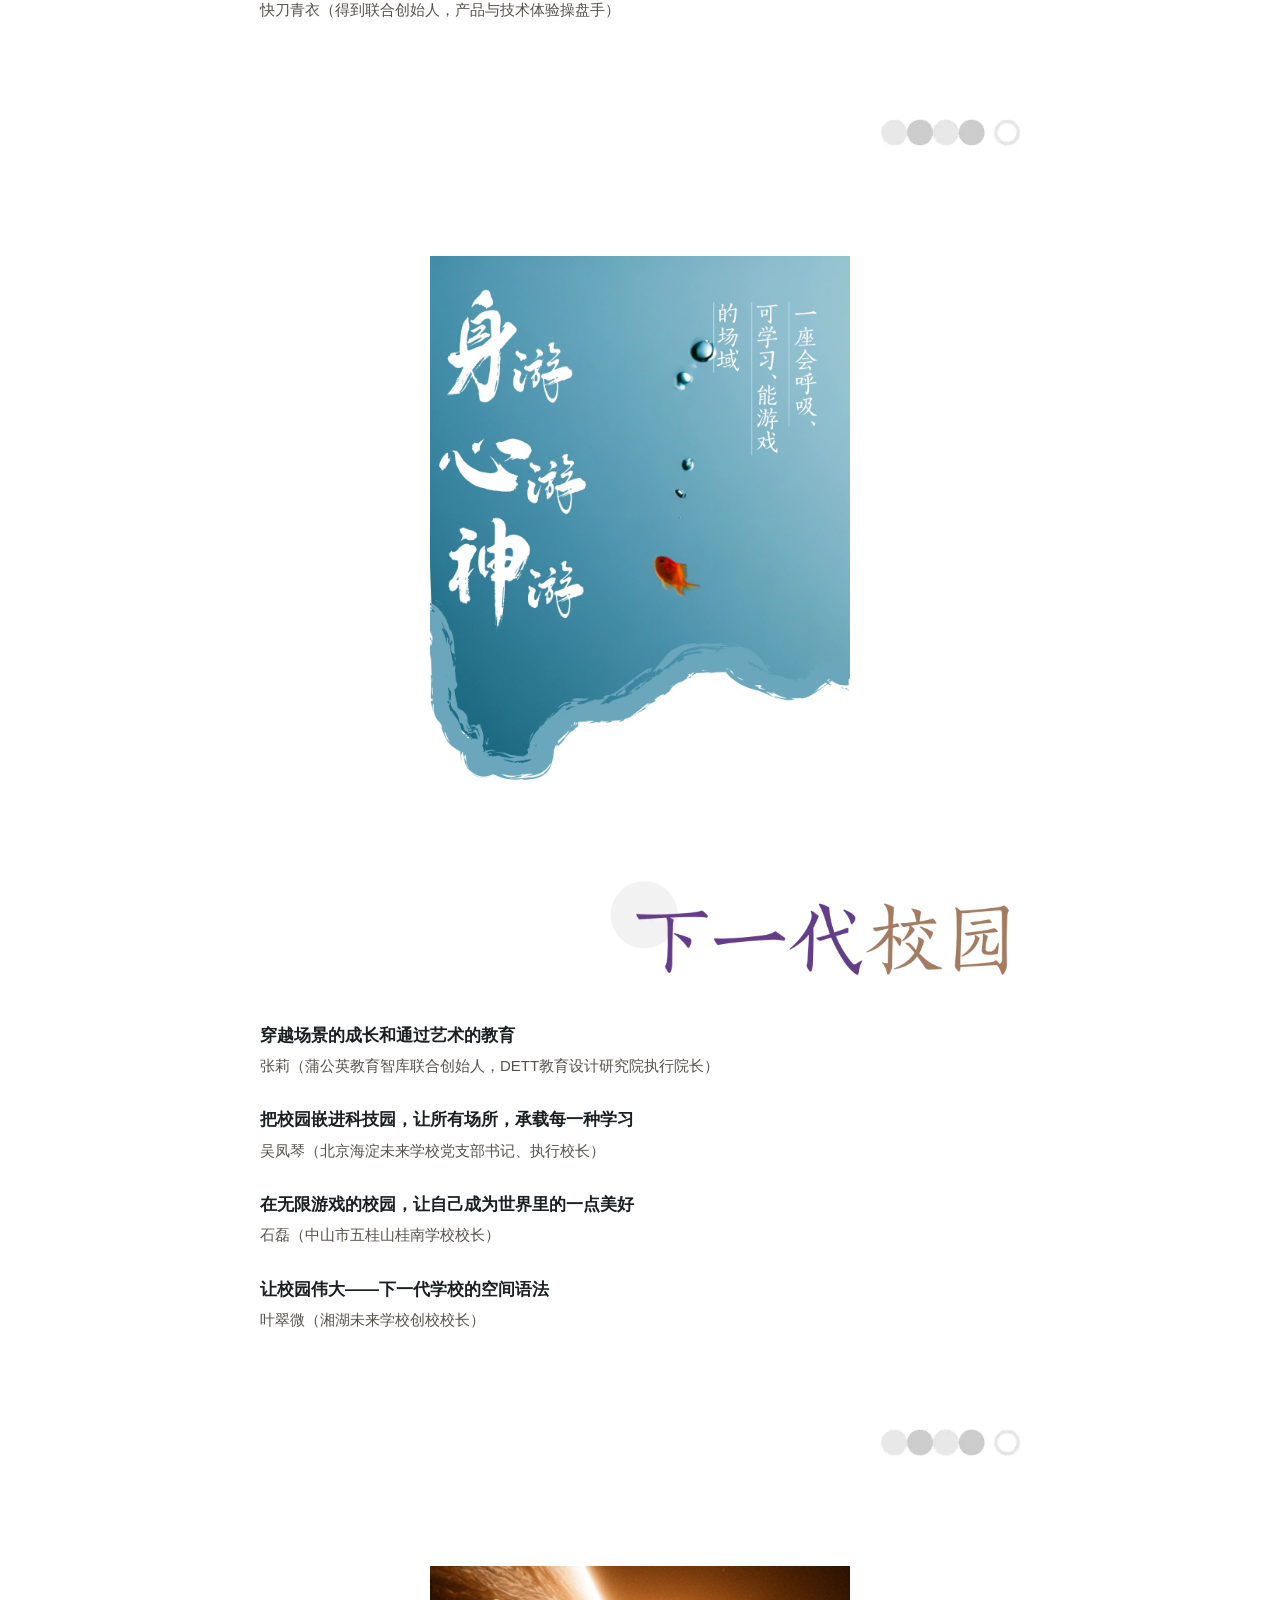
==== commit b366904d: "添加前言标题并对齐票种标题样式" ====
--- a/index.html
+++ b/index.html
@@ -890,7 +890,7 @@
 <link rel="stylesheet" href="assets/key-visual.css?v=20260913-mobile-order">
 <script src="assets/key-visual.js?v=20260912-pc2-previous-sized"></script>
 <link rel="stylesheet" href="assets/brand-visual.css?v=20260913-nav-signup">
-<link rel="stylesheet" href="assets/main-forum.css?v=20260913-intro-plus2">
+<link rel="stylesheet" href="assets/main-forum.css?v=20260913-preface-title">
 <link rel="stylesheet" href="assets/frontend-aligned.css?v=20260912-learning-white">
 <link rel="stylesheet" href="assets/footer.css?v=20260912">
 </head>
@@ -1164,7 +1164,9 @@
   <div class="wrap">
     <div class="kicker">CONFERENCE AGENDA · 年会议程</div>
     <!-- Source: user-supplied WeChat print PDF, 2026-09-13, pages 3–30 inclusive. -->
-    <article class="program-intro"><p>生命是有限的。</p>
+    <article class="program-intro">
+<h2 class="sec-title program-intro-title">前言</h2>
+<p>生命是有限的。</p>
 <p>有生有长，有终有尽。这不是缺陷，是生命之所以珍贵而有重量的原因。</p>
 <p>但精神可以是无界的。一个人在有限的生命里，最需要的成长，是学会拥抱“无限游戏”的精神：不执于某一局胜负，不困于某一次抵达，永远向世界保持着“可以再启一程、再绽放一次”的能力与精神。</p>
 <p>当一所学校决定，让一个有限的生命，去经历一场无限探索的游戏——她不必追问终点何在，只帮助学习者在复杂的挑战中，永远葆有持续生长的动力；她无需承诺必然通关，只陪伴一个又一个的孩子，在万象纷呈里，生生不息。</p>
--- a/assets/main-forum.css
+++ b/assets/main-forum.css
@@ -37,3 +37,6 @@
  #deep .program-deep{margin-top:32px;padding:16px;}
  #deep .deep-coming-soon{margin-top:32px;padding:48px 20px;}
 }
+
+#agenda h2.program-intro-title{font-family:"Songti SC","STSong","Noto Serif SC",serif;font-size:40px;font-weight:600;line-height:1.35;letter-spacing:.005em;margin-bottom:14px;}
+@media(max-width:860px){#agenda h2.program-intro-title{font-size:30px;line-height:1.35;}}
